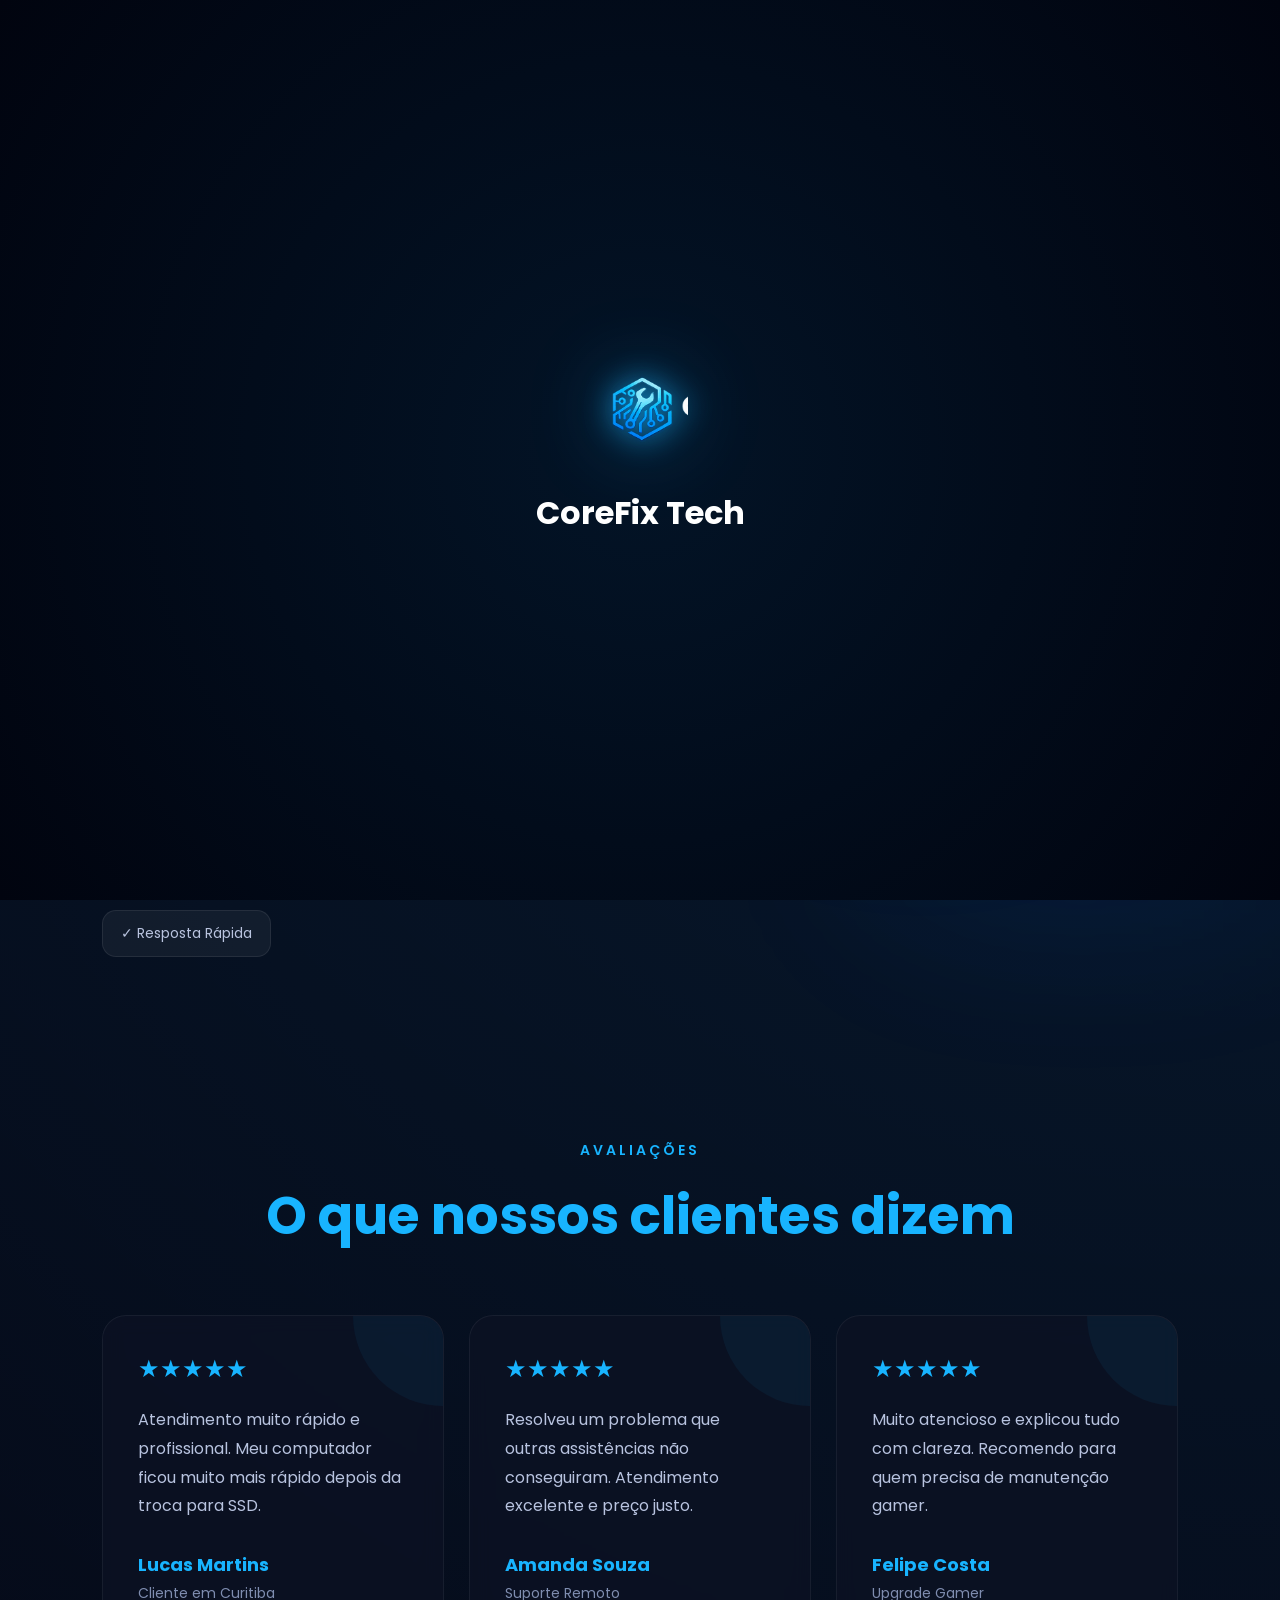
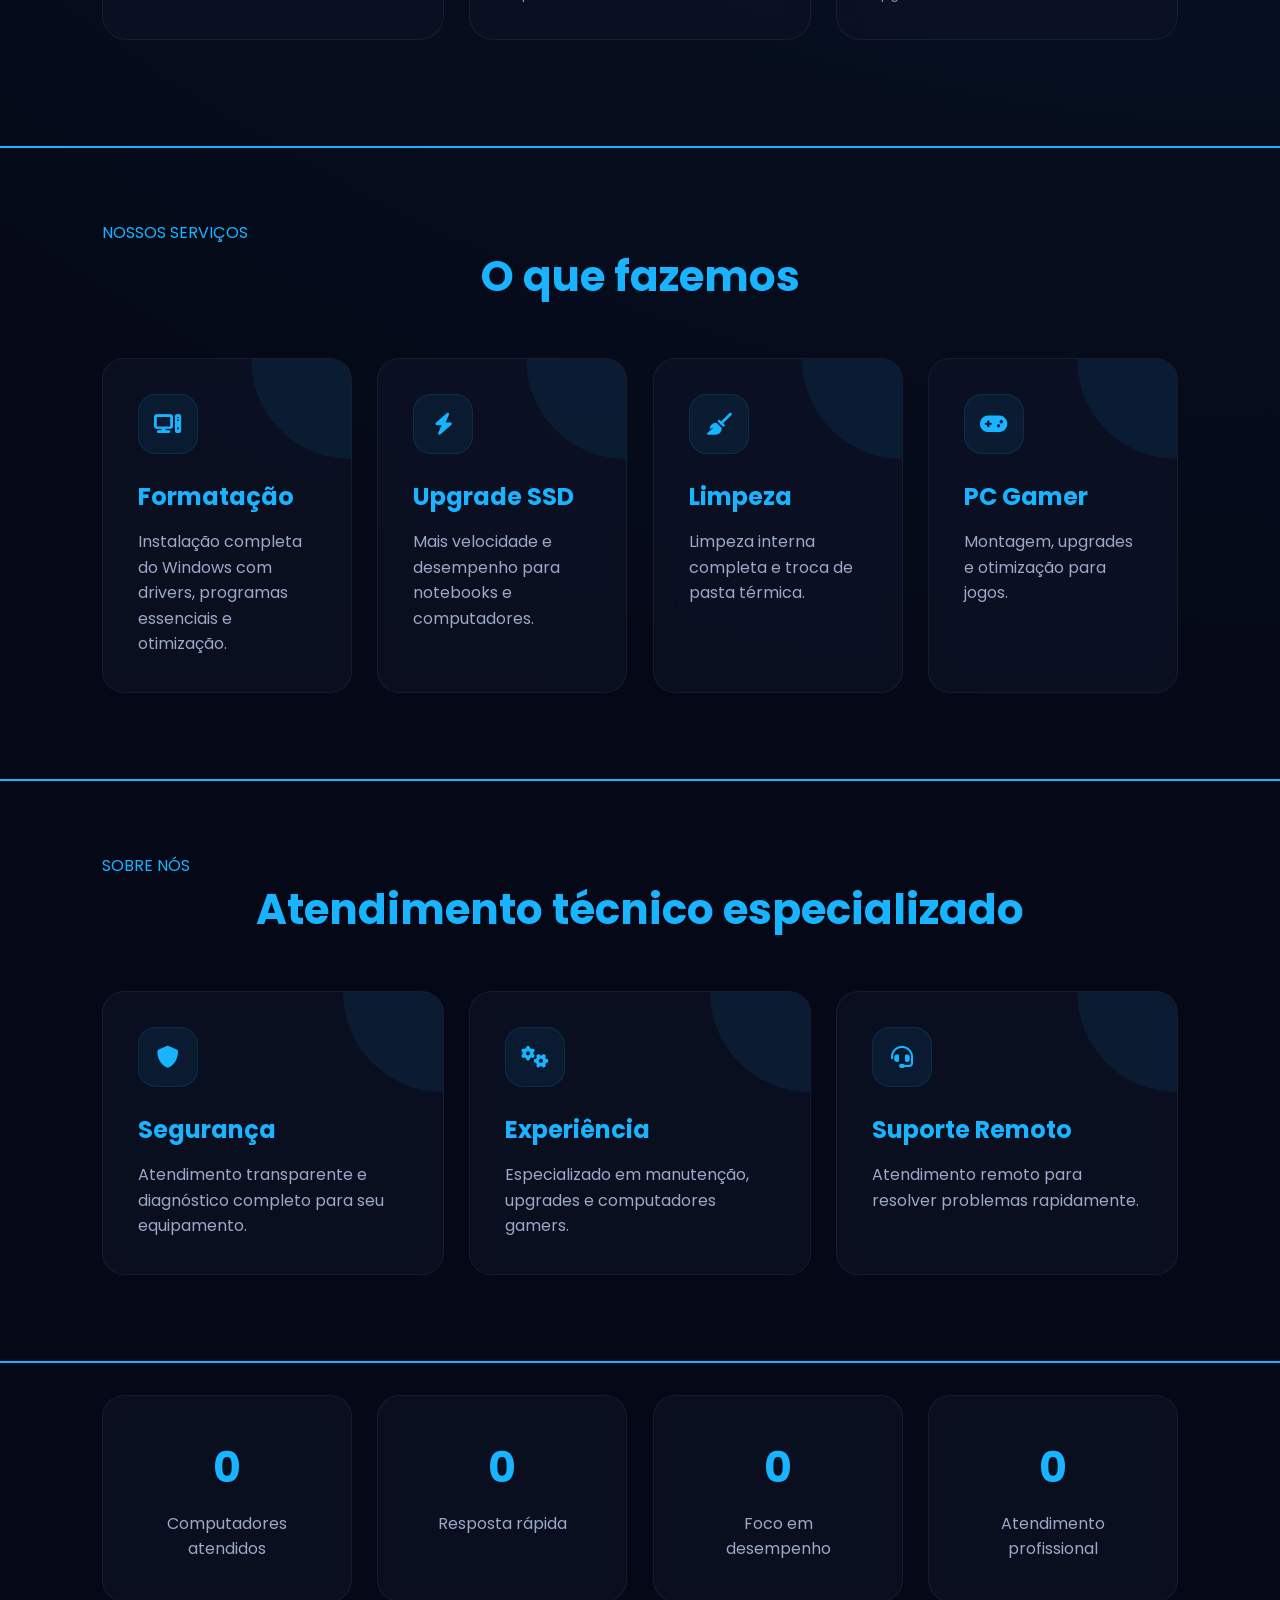
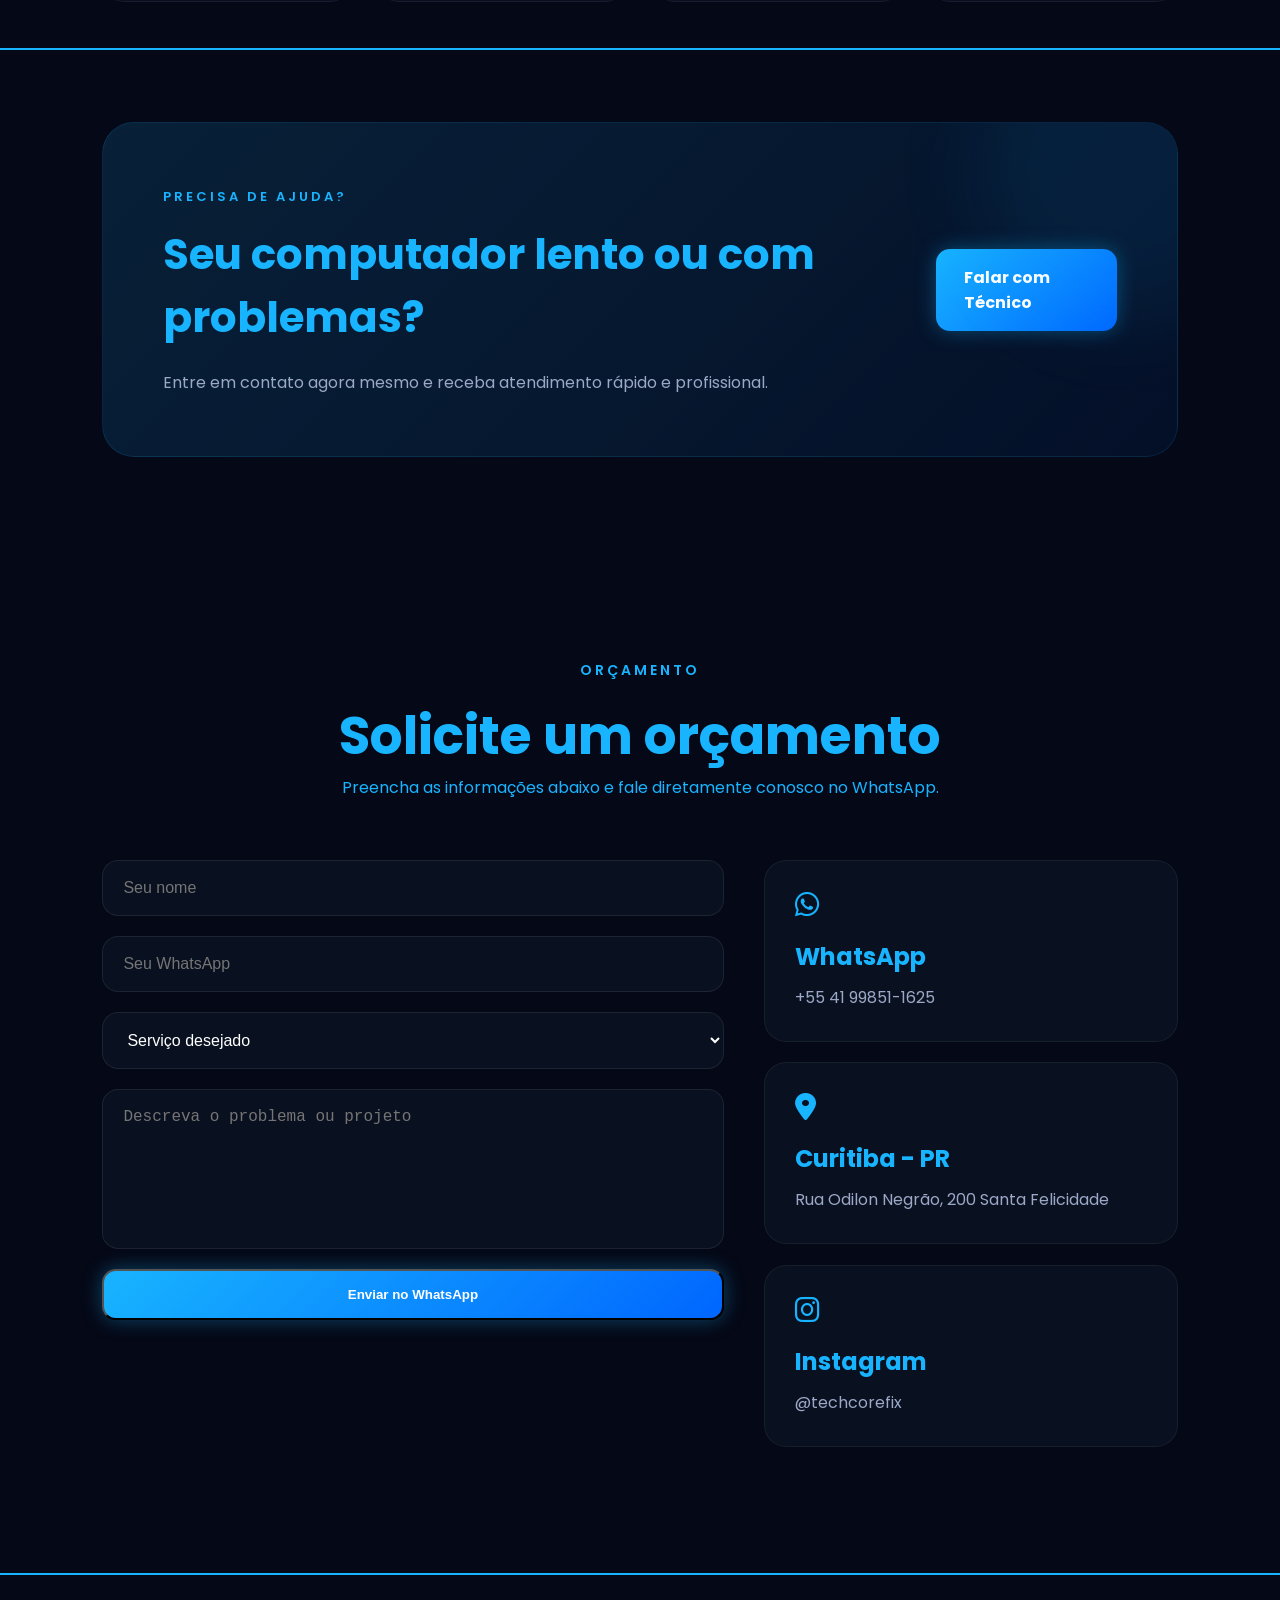
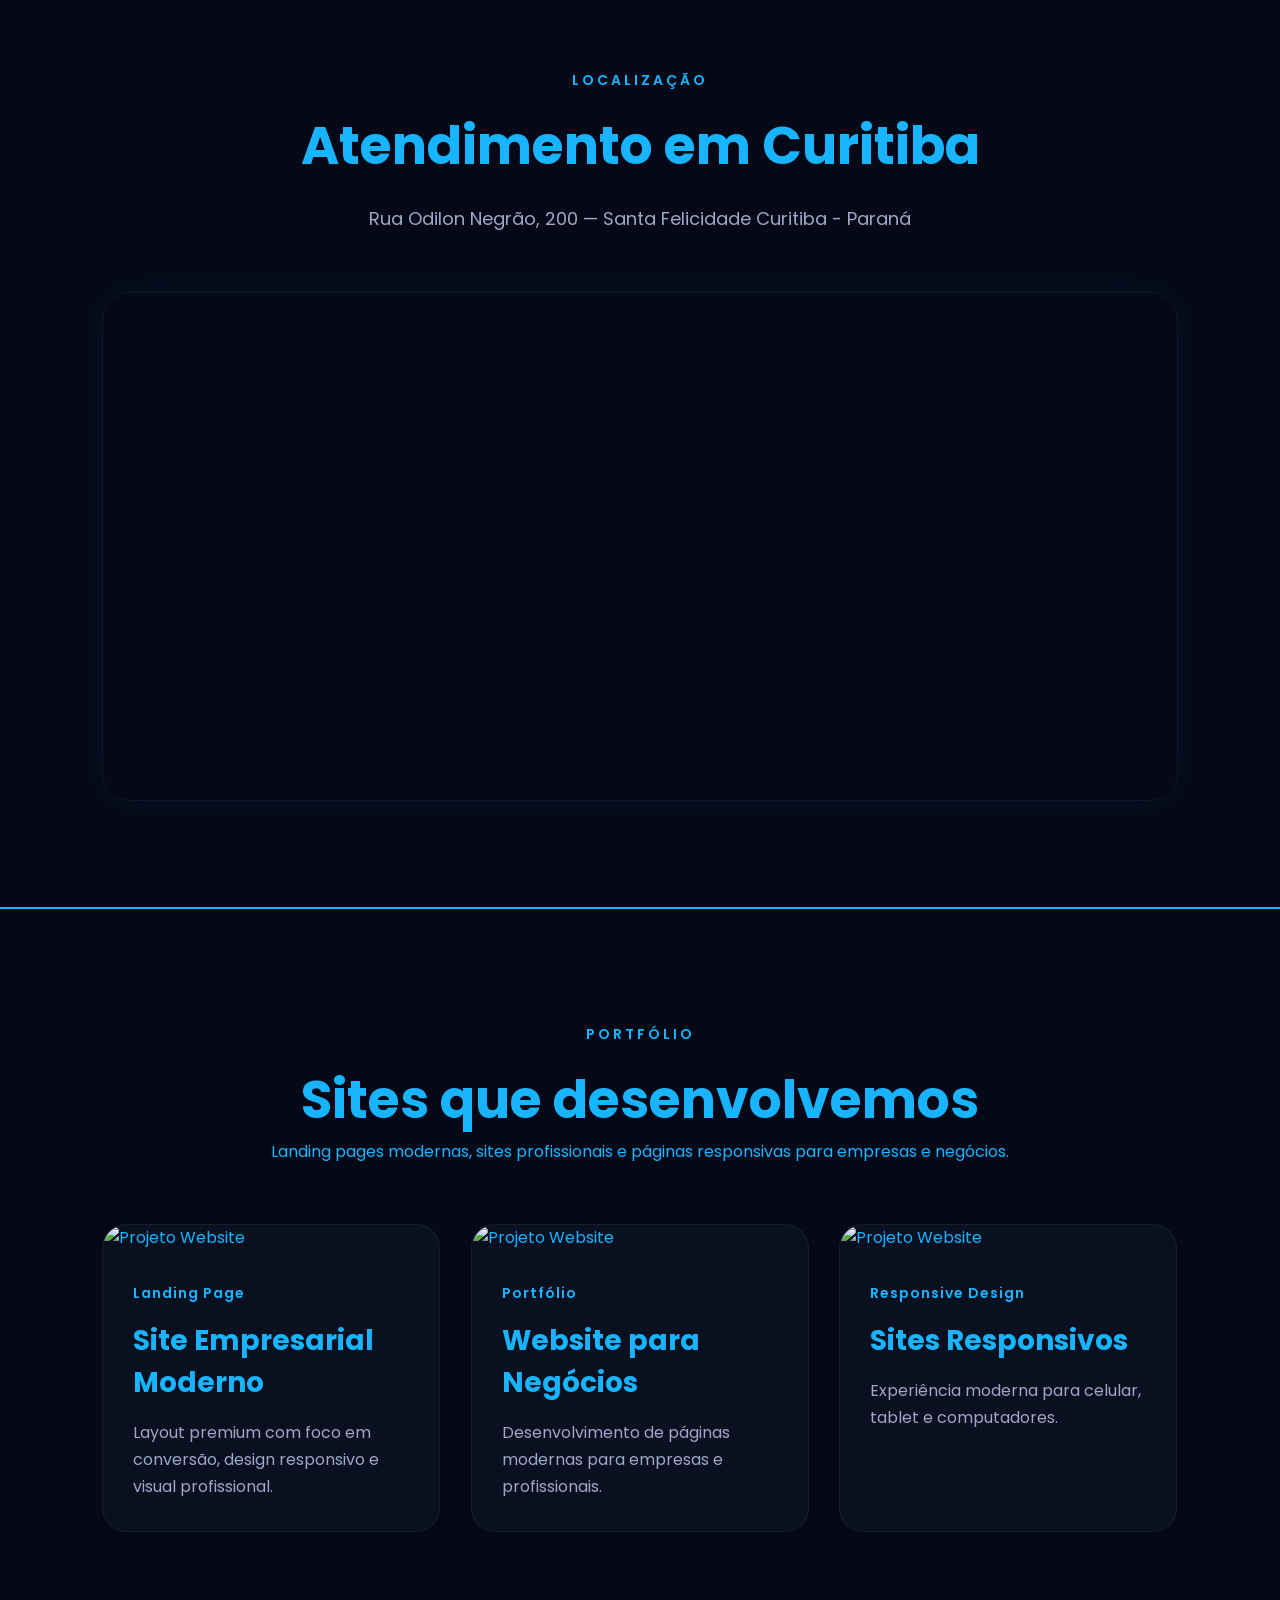
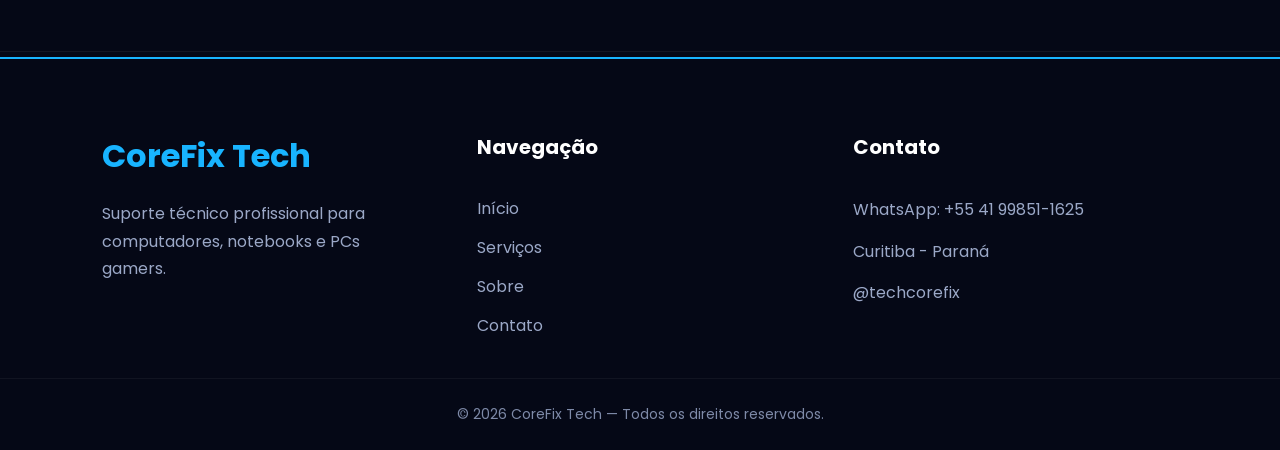
==== site-assistencia/index.html @ cb174ec9 "Update index.html" ====
<!DOCTYPE html>
<html lang="pt-BR">

<head>

  <script type="application/ld+json">
{
  "@context":"https://schema.org",
  "@type":"LocalBusiness",
  "name":"CoreFix Tech",
  "image":"https://corefixtech.com.br/corefix-icon.png",
  "url":"https://corefixtech.com.br",
  "telephone":"+5541998511625",
  "address":{
    "@type":"PostalAddress",
    "streetAddress":"Rua Odilon Negrão, 200",
    "addressLocality":"Curitiba",
    "addressRegion":"PR",
    "postalCode":"82020-640",
    "addressCountry":"BR"
  },
  "areaServed":"Curitiba",
  "sameAs":[
    "https://instagram.com/techcorefix"
  ]
}
</script>
    <meta name="google-site-verification" content="I0o3mt_ypv7OSFacwf9o33dNhpjR6aYJdbwvtfVz_eY" />
<link rel="icon" href="corefix-icon.png">
<meta
name="description"
content="Assistência técnica especializada em Curitiba. Manutenção de computadores, notebooks, redes Wi-Fi, suporte remoto e criação de sites profissionais."
>

<meta
name="keywords"
content="assistência técnica Curitiba, manutenção notebook Curitiba, suporte técnico Curitiba, criação de sites Curitiba, redes wifi Curitiba"
>

<meta
name="author"
content="CoreFix Tech"
>
<meta property="og:title" content="CoreFix Tech">
<meta property="og:description" content="Assistência técnica e criação de sites profissionais em Curitiba.">
<meta property="og:image" content="corefix-icon.png">
<meta property="og:type" content="website">
  <meta charset="UTF-8">
  <meta name="viewport" content="width=device-width, initial-scale=1.0">

  <title>CoreFix Tech | Assistência Técnica em Curitiba</title>

  <link rel="stylesheet" href="style.css">

  <!-- FONT -->

  <link rel="preconnect" href="https://fonts.googleapis.com">
  <link rel="preconnect" href="https://fonts.gstatic.com" crossorigin>

  <link
    href="https://fonts.googleapis.com/css2?family=Poppins:wght@300;400;500;600;700;800&display=swap"
    rel="stylesheet">

  <!-- ICONS -->

  <link
    rel="stylesheet"
    href="https://cdnjs.cloudflare.com/ajax/libs/font-awesome/6.5.1/css/all.min.css"
  />

</head>

<body>
    <div class="scroll-progress"></div>
    <div id="particles-js"></div>
    <div class="mesh-gradient"></div>
    <div class="cursor-glow"></div>
<div class="loader">

  <div class="loader-content">

    <img
      src="corefix-icon.png"
      alt="CoreFix Logo"
      class="loader-logo"
    >

    <h1>CoreFix Tech</h1>

  </div>

</div>
  <!-- NAVBAR -->

  <nav class="navbar">

    <div class="logo">
      CoreFix Tech
    </div>

    <ul class="menu">
      <li><a class="active" href="#">Início</a></li>
      <li><a href="#services">Serviços</a></li>
      <li><a href="#sobre">Sobre</a></li>
      <li><a href="#contato">Contato</a></li>
    </ul>

    <a
      class="btn-nav"
      href="https://wa.me/5541998511625"
      target="_blank"
    >
      WhatsApp
    </a>
<div class="menu-toggle">
  <span></span>
  <span></span>
  <span></span>
</div>
  </nav>

  <!-- HERO -->

<section class="hero">

  <div class="hero-text">

    <h1 class="gradient-text">
Tecnologia, suporte técnico e criação de sites profissionais
</h1>
    <p>
      Assistência técnica especializada, upgrades,
suporte remoto e criação de sites profissionais
para empresas e negócios em Curitiba.
    </p>

    <div class="hero-buttons">

      <a
        class="btn-primary"
        href="https://wa.me/5541998511625"
        target="_blank"
      >
        Falar com Técnico
      </a>

      <a
        class="btn-secondary"
        href="#services"
      >
        Ver Serviços
      </a>

    </div>

    <div class="hero-badges">

      <span>✓ Atendimento em Curitiba</span>
      <span>✓ Suporte Remoto</span>
      <span>✓ Resposta Rápida</span>

    </div>

  </div>

  <div class="hero-image">

    <img
      src="https://images.unsplash.com/photo-1587202372775-e229f172b9d7?q=80&w=1200&auto=format&fit=crop"
      alt="Computador Gamer"
    >

  </div>

</section>
<!-- DEPOIMENTOS -->

<section class="reviews reveal" id="avaliacoes">

  <div class="section-title">
    <span>AVALIAÇÕES</span>
    <h2>O que nossos clientes dizem</h2>
  </div>

  <div class="reviews-grid">

    <div class="review-card">

      <div class="review-stars">
        ★★★★★
      </div>

      <p>
        Atendimento muito rápido e profissional.
        Meu computador ficou muito mais rápido
        depois da troca para SSD.
      </p>

      <div class="review-user">
        <strong>Lucas Martins</strong>
        <span>Cliente em Curitiba</span>
      </div>

    </div>

    <div class="review-card">

      <div class="review-stars">
        ★★★★★
      </div>

      <p>
        Resolveu um problema que outras assistências
        não conseguiram. Atendimento excelente
        e preço justo.
      </p>

      <div class="review-user">
        <strong>Amanda Souza</strong>
        <span>Suporte Remoto</span>
      </div>

    </div>

    <div class="review-card">

      <div class="review-stars">
        ★★★★★
      </div>

      <p>
        Muito atencioso e explicou tudo com clareza.
        Recomendo para quem precisa de manutenção gamer.
      </p>

      <div class="review-user">
        <strong>Felipe Costa</strong>
        <span>Upgrade Gamer</span>
      </div>

    </div>

  </div>

</section>
  <!-- SERVIÇOS -->

  <section class="services reveal" id="services">

    <span class="subtitle">
      NOSSOS SERVIÇOS
    </span>

    <h2>
      O que fazemos
    </h2>

    <div class="cards">

      <div class="card">

        <div class="icon">
          <i class="fa-solid fa-computer"></i>
        </div>

        <h3>Formatação</h3>

        <p>
          Instalação completa do Windows com drivers,
          programas essenciais e otimização.
        </p>

      </div>

      <div class="card">

        <div class="icon">
          <i class="fa-solid fa-bolt"></i>
        </div>

        <h3>Upgrade SSD</h3>

        <p>
          Mais velocidade e desempenho para notebooks
          e computadores.
        </p>

      </div>

      <div class="card">

        <div class="icon">
          <i class="fa-solid fa-broom"></i>
        </div>

        <h3>Limpeza</h3>

        <p>
          Limpeza interna completa e troca de pasta térmica.
        </p>

      </div>

      <div class="card">

        <div class="icon">
          <i class="fa-solid fa-gamepad"></i>
        </div>

        <h3>PC Gamer</h3>

        <p>
          Montagem, upgrades e otimização para jogos.
        </p>

      </div>

    </div>

  </section>

  <!-- SOBRE -->

  <section class="services reveal" id="sobre">

    <span class="subtitle">
      SOBRE NÓS
    </span>

    <h2>
      Atendimento técnico especializado
    </h2>

    <div class="cards">

      <div class="card">

        <div class="icon">
          <i class="fa-solid fa-shield"></i>
        </div>

        <h3>Segurança</h3>

        <p>
          Atendimento transparente e diagnóstico completo
          para seu equipamento.
        </p>

      </div>

      <div class="card">

        <div class="icon">
          <i class="fa-solid fa-gears"></i>
        </div>

        <h3>Experiência</h3>

        <p>
          Especializado em manutenção, upgrades e computadores gamers.
        </p>

      </div>

      <div class="card">

        <div class="icon">
          <i class="fa-solid fa-headset"></i>
        </div>

        <h3>Suporte Remoto</h3>

        <p>
          Atendimento remoto para resolver problemas rapidamente.
        </p>

      </div>

    </div>

  </section>

  <!-- STATS -->

  <section class="stats reveal">

    <div class="stat-box">
      <h3 class="counter" data-target="500">0</h3>
      <p>Computadores atendidos</p>
    </div>

    <div class="stat-box">
      <h3 class="counter" data-target="24">0</h3>
      <p>Resposta rápida</p>
    </div>

    <div class="stat-box">
      <h3 class="counter" data-target="100">0</h3>
      <p>Foco em desempenho</p>
    </div>

    <div class="stat-box">
      <h3 class="counter" data-target="5">0</h3>
      <p>Atendimento profissional</p>
    </div>

  </section>

  <!-- CTA -->

<section class="cta reveal">

  <div class="cta-content">

    <span>
      PRECISA DE AJUDA?
    </span>

    <h2>
      Seu computador lento ou com problemas?
    </h2>

    <p>
      Entre em contato agora mesmo e receba atendimento rápido e profissional.
    </p>

  </div>

  <a
    href="https://wa.me/5541998511625"
    target="_blank"
    class="btn-primary"
  >
    Falar com Técnico
  </a>

</section>

  <!-- CONTATO -->

<section class="contact-section reveal" id="contato">

  <div class="section-title">

    <span>ORÇAMENTO</span>

    <h2>Solicite um orçamento</h2>

    <p>
      Preencha as informações abaixo e fale diretamente conosco no WhatsApp.
    </p>

  </div>

  <div class="contact-container">

    <!-- FORM -->

    <form class="contact-form" id="contactForm">

      <input
        type="text"
        id="nome"
        placeholder="Seu nome"
        required
      >

      <input
        type="text"
        id="telefone"
        placeholder="Seu WhatsApp"
        required
      >

      <select id="servico">

        <option>
          Serviço desejado
        </option>

        <option>
          Formatação
        </option>

        <option>
          Upgrade SSD
        </option>

        <option>
          Limpeza
        </option>

        <option>
          PC Gamer
        </option>

        <option>
          Criação de Sites
        </option>

      </select>

      <textarea
        id="mensagem"
        placeholder="Descreva o problema ou projeto"
      ></textarea>

      <button type="submit" class="btn-primary">
        Enviar no WhatsApp
      </button>

    </form>

    <!-- INFO -->

    <div class="contact-info">

      <div class="info-card">

        <i class="fa-brands fa-whatsapp"></i>

        <h3>WhatsApp</h3>

        <p>
          +55 41 99851-1625
        </p>

      </div>

      <div class="info-card">

        <i class="fa-solid fa-location-dot"></i>

        <h3>Curitiba - PR</h3>

        <p>
          Rua Odilon Negrão, 200
          Santa Felicidade
        </p>

      </div>

      <div class="info-card">

        <i class="fa-brands fa-instagram"></i>

        <h3>Instagram</h3>

        <p>
          @techcorefix
        </p>

      </div>

    </div>

  </div>

</section>
  <!-- MAPA -->

<section class="map-section reveal">

  <div class="section-title">

    <span>LOCALIZAÇÃO</span>

    <h2>
      Atendimento em Curitiba
    </h2>

    <p>
      Rua Odilon Negrão, 200 — Santa Felicidade
      Curitiba - Paraná
    </p>

  </div>

  <div class="map-container">

    <iframe
      src="https://www.google.com/maps?q=Rua+Odilon+Negrao+200+Santa+Felicidade+Curitiba&output=embed"
      allowfullscreen=""
      loading="lazy">
    </iframe>

  </div>

</section>
<!-- PROJETOS -->

<section class="projects reveal">

  <div class="section-title">

    <span>PORTFÓLIO</span>

    <h2>Sites que desenvolvemos</h2>

    <p>
      Landing pages modernas, sites profissionais
      e páginas responsivas para empresas e negócios.
    </p>

  </div>

  <div class="projects-grid">

    <!-- PROJETO 1 -->

    <div class="project-card">

      <img
        src="https://images.unsplash.com/photo-1460925895917-afdab827c52f?q=80&w=1200&auto=format&fit=crop"
        alt="Projeto Website"
      >

      <div class="project-content">

        <span>Landing Page</span>

        <h3>Site Empresarial Moderno</h3>

        <p>
          Layout premium com foco em conversão,
          design responsivo e visual profissional.
        </p>

      </div>

    </div>

    <!-- PROJETO 2 -->

    <div class="project-card">

      <img
        src="https://images.unsplash.com/photo-1496171367470-9ed9a91ea931?q=80&w=1200&auto=format&fit=crop"
        alt="Projeto Website"
      >

      <div class="project-content">

        <span>Portfólio</span>

        <h3>Website para Negócios</h3>

        <p>
          Desenvolvimento de páginas modernas
          para empresas e profissionais.
        </p>

      </div>

    </div>

    <!-- PROJETO 3 -->

    <div class="project-card">

      <img
        src="https://images.unsplash.com/photo-1516321318423-f06f85e504b3?q=80&w=1200&auto=format&fit=crop"
        alt="Projeto Website"
      >

      <div class="project-content">

        <span>Responsive Design</span>

        <h3>Sites Responsivos</h3>

        <p>
          Experiência moderna para celular,
          tablet e computadores.
        </p>

      </div>

    </div>

  </div>

</section>
  <!-- FOOTER -->

  <footer class="footer">

    <div class="footer-logo">

      <h2>CoreFix Tech</h2>

      <p>
        Suporte técnico profissional para computadores,
        notebooks e PCs gamers.
      </p>

    </div>

    <div class="footer-links">

      <h3>Navegação</h3>

      <a href="#">Início</a>
      <a href="#services">Serviços</a>
      <a href="#sobre">Sobre</a>
      <a href="#contato">Contato</a>

    </div>

    <div class="footer-contact">

      <h3>Contato</h3>

      <p>WhatsApp: +55 41 99851-1625</p>
      <p>Curitiba - Paraná</p>
      <p>@techcorefix</p>

    </div>

  </footer>

  <div class="footer-bottom">

    © 2026 CoreFix Tech — Todos os direitos reservados.

  </div>
<a
  href="https://wa.me/5541998511625"
  class="whatsapp-float"
  target="_blank"
>
  <i class="fa-brands fa-whatsapp"></i>
</a>
<script src="https://cdn.jsdelivr.net/npm/tsparticles@2/tsparticles.bundle.min.js"></script>

<script src="script.js"></script>
</body>

</html>
---- site-assistencia/style.css ----
html{
  scroll-behavior:smooth;
}
*{
  margin:0;
  padding:0;
  box-sizing:border-box;
}

body{
  background:#050816;
  color:white;
  font-family:'Poppins',sans-serif;
}

/* NAVBAR */

.navbar{
  width:100%;
  display:flex;
  justify-content:space-between;
  align-items:center;
  padding:25px 8%;
  border-bottom:1px solid rgba(255,255,255,0.08);

  position:fixed;
  top:0;

  backdrop-filter:blur(10px);
  background:rgba(5,8,22,0.7);

  z-index:1000;
}

.logo{
  font-size:24px;
  font-weight:700;
  color:#18b4ff;
}

.menu{
  display:flex;
  list-style:none;
  gap:40px;
}

.menu a{
  text-decoration:none;
  color:white;
  font-weight:500;
  transition:0.3s;
}

.menu a:hover{
  color:#18b4ff;
}

.btn-nav{
  text-decoration:none;
  color:white;

  border:1px solid #18b4ff;

  padding:12px 22px;
  border-radius:12px;

  transition:0.3s;
}

.btn-nav:hover{
  background:#18b4ff;
  color:black;
}

/* HERO */

.hero{
  width:100%;
  min-height:100vh;

  display:flex;
  align-items:center;
  justify-content:space-between;

  padding:140px 8% 80px;
  gap:60px;
}

.hero-text{
  flex:1;
}

.hero-text h1{
  font-size:64px;
  line-height:1.1;
  margin-bottom:25px;

  max-width:700px;
}

.hero-text p{
  font-size:18px;
  color:#a9b3c9;

  line-height:1.7;
  max-width:600px;

  margin-bottom:40px;
}

.hero-buttons{
  display:flex;
  gap:20px;
}

.btn-primary{
  background:linear-gradient(135deg,#18b4ff,#0066ff);

  color:white;

  text-decoration:none;

  padding:16px 28px;

  border-radius:14px;

  font-weight:700;

  transition:0.3s;

  box-shadow:
  0 0 20px rgba(24,180,255,0.35);
}

.btn-primary:hover{
  transform:translateY(-3px);
  box-shadow:0 0 25px rgba(24,180,255,0.5);
}

.btn-secondary{
  border:1px solid rgba(255,255,255,0.15);

  color:white;
  text-decoration:none;

  padding:16px 28px;
  border-radius:14px;

  transition:0.3s;
}

.btn-secondary:hover{
  border-color:#18b4ff;
  color:#18b4ff;
}

.hero-image{
  flex:1;
}

.hero-image img{
  width:100%;

  border-radius:24px;

  border:1px solid rgba(255,255,255,0.08);

  box-shadow:
  0 0 60px rgba(24,180,255,0.12);

  transition:0.4s;
}

/* SERVICES */

.services{
  padding:80px 8%;
}

.services h2{
  font-size:42px;
  margin-bottom:50px;
  text-align:center;
}

.cards{
  display:grid;
  grid-template-columns:repeat(auto-fit,minmax(250px,1fr));
  gap:25px;
}

.card{
  background:rgba(12,18,36,0.75);
  backdrop-filter:blur(12px);
  border:1px solid rgba(255,255,255,0.06);

  padding:35px;
  border-radius:22px;

  transition:0.3s;
}

.card:hover{
  transform:translateY(-8px);

  border-color:#18b4ff;

  box-shadow:
  0 0 30px rgba(24,180,255,0.15);
}

.card h3{
  font-size:24px;
  margin-bottom:15px;
}

.card p{
  color:#9ba8c7;
  line-height:1.6;
}

/* RESPONSIVO */

@media(max-width:980px){

  .hero{
    flex-direction:column;
  }

  .hero-text h1{
    font-size:48px;
  }

  .menu{
    display:none;
  }
}
body::before{
  content:'';

  position:fixed;
  width:600px;
  height:600px;

  background:#18b4ff;

  filter:blur(180px);

  opacity:0.12;

  top:-200px;
  right:-200px;

  z-index:-1;
}
.card{
  position:relative;
  overflow:hidden;
}
.card::before{
  content:'';

  position:absolute;

  width:200px;
  height:200px;

  background:rgba(24,180,255,0.08);

  border-radius:50%;

  top:-100px;
  right:-100px;
}
.navbar{
  box-shadow:
  0 0 30px rgba(0,0,0,0.35);
}
.active{
  color:#18b4ff !important;
  position:relative;
}

.active::after{
  content:'';

  position:absolute;

  width:100%;
  height:2px;

  background:#18b4ff;

  bottom:-8px;
  left:0;
}
body{
  background:
  radial-gradient(circle at top right,
  rgba(24,180,255,0.12),
  transparent 35%),
  #050816;
}
.hero-image img:hover{
  transform:scale(1.02);
}
.hero-text{
  animation:fadeLeft 1s ease;
}

.hero-image{
  animation:fadeRight 1s ease;
}

@keyframes fadeLeft{
  from{
    opacity:0;
    transform:translateX(-50px);
  }

  to{
    opacity:1;
    transform:translateX(0);
  }
}

@keyframes fadeRight{
  from{
    opacity:0;
    transform:translateX(50px);
  }

  to{
    opacity:1;
    transform:translateX(0);
  }
}
/* STATS */

.stats{
  padding:40px 8%;

  display:grid;

  grid-template-columns:
  repeat(auto-fit,minmax(220px,1fr));

  gap:25px;
}

.stat-box{
  background:
  rgba(12,18,36,0.75);

  border:
  1px solid rgba(255,255,255,0.06);

  border-radius:22px;

  padding:40px;

  text-align:center;

  backdrop-filter:blur(12px);

  transition:0.3s;
}

.stat-box:hover{
  transform:translateY(-6px);

  border-color:#18b4ff;

  box-shadow:
  0 0 30px rgba(24,180,255,0.15);
}

.stat-box h3{
  font-size:42px;

  color:#18b4ff;

  margin-bottom:12px;
}

.stat-box p{
  color:#9ba8c7;
}

/* CTA */

.cta{
  margin:80px 8%;

  padding:60px;

  border-radius:32px;

  background:
  linear-gradient(
  135deg,
  rgba(24,180,255,0.15),
  rgba(0,102,255,0.08)
  );

  border:
  1px solid rgba(24,180,255,0.12);

  display:flex;
  justify-content:space-between;
  align-items:center;
  gap:40px;

  overflow:hidden;

  position:relative;
}

.cta::before{
  content:'';

  position:absolute;

  width:300px;
  height:300px;

  background:
  rgba(24,180,255,0.08);

  border-radius:50%;

  right:-100px;
  top:-100px;

  filter:blur(40px);
}

.cta-content span{
  color:#18b4ff;

  letter-spacing:3px;

  font-size:13px;

  font-weight:600;
}

.cta-content h2{
  font-size:42px;

  margin:
  15px 0 20px;
}

.cta-content p{
  color:#9ba8c7;

  max-width:650px;

  line-height:1.7;
}

/* RESPONSIVO CTA */

@media(max-width:900px){

  .cta{
    flex-direction:column;
    text-align:center;
  }

}
/* FOOTER */

.footer{
  padding:80px 8% 40px;

  display:grid;

  grid-template-columns:
  repeat(auto-fit,minmax(250px,1fr));

  gap:50px;

  border-top:
  1px solid rgba(255,255,255,0.06);
}

.footer h2{
  color:#18b4ff;

  font-size:32px;

  margin-bottom:20px;
}

.footer p{
  color:#9ba8c7;

  line-height:1.7;
}

.footer h3{
  margin-bottom:20px;

  font-size:20px;
}

.footer-links{
  display:flex;
  flex-direction:column;
  gap:14px;
}

.footer-links a{
  color:#9ba8c7;

  text-decoration:none;

  transition:0.3s;
}

.footer-links a:hover{
  color:#18b4ff;

  transform:translateX(5px);
}

.footer-contact{
  display:flex;
  flex-direction:column;
  gap:14px;
}

.footer-bottom{
  border-top:
  1px solid rgba(255,255,255,0.05);

  text-align:center;

  padding:25px;

  color:#7e8aa8;

  font-size:14px;
}
/* WHATSAPP FLOAT */

.whatsapp-float{
  position:fixed;

  width:65px;
  height:65px;

  bottom:30px;
  right:30px;

  background:
  linear-gradient(
  135deg,
  #25d366,
  #128c7e
  );

  color:white;

  border-radius:50%;

  display:flex;
  align-items:center;
  justify-content:center;

  font-size:32px;

  text-decoration:none;

  box-shadow:
  0 0 25px rgba(37,211,102,0.45);

  z-index:999;

  transition:0.3s;
}

.whatsapp-float:hover{
  transform:scale(1.1);
}
/* HERO BADGES */

.hero-badges{
  display:flex;
  gap:15px;

  flex-wrap:wrap;

  margin-top:30px;
}

.hero-badges span{
  background:
  rgba(255,255,255,0.05);

  border:
  1px solid rgba(255,255,255,0.08);

  padding:12px 18px;

  border-radius:14px;

  color:#b9c4df;

  font-size:14px;

  transition:0.3s;
}

.hero-badges span:hover{
  border-color:#18b4ff;

  transform:translateY(-3px);
}
/* ICONS */

.icon{
  width:60px;
  height:60px;

  border-radius:18px;

  background:
  rgba(24,180,255,0.08);

  border:
  1px solid rgba(24,180,255,0.12);

  display:flex;
  align-items:center;
  justify-content:center;

  margin-bottom:25px;

  color:#18b4ff;

  font-size:22px;
}
/* ================================= */
/* MOBILE RESPONSIVO */
/* ================================= */

@media(max-width:980px){

  /* NAVBAR */

  .navbar{
    padding:20px 5%;
  }

  .logo{
    font-size:22px;
  }

  .menu{
    display:none;
  }

  .btn-nav{
    padding:10px 18px;
    font-size:14px;
  }

  /* HERO */

  .hero{
    flex-direction:column;

    padding:
    140px 5% 80px;

    text-align:center;

    gap:50px;
  }

  .hero-text h1{
    font-size:42px;

    line-height:1.15;
  }

  .hero-text p{
    font-size:16px;

    margin:
    0 auto 35px;
  }

  .hero-buttons{
    justify-content:center;

    flex-wrap:wrap;
  }

  .hero-badges{
    justify-content:center;
  }

  .hero-image img{
    max-width:100%;
  }

  /* TITLES */

  .services h2,
  .cta-content h2{
    font-size:34px;

    line-height:1.2;
  }

  /* SERVICES */

  .services{
    padding:70px 5%;
  }

  .cards{
    grid-template-columns:1fr;
  }

  .card{
    padding:30px;
  }

  /* STATS */

  .stats{
    padding:30px 5%;

    grid-template-columns:
    1fr 1fr;
  }

  .stat-box{
    padding:30px 20px;
  }

  .stat-box h3{
    font-size:34px;
  }

  /* CTA */

  .cta{
    margin:70px 5%;

    padding:40px 30px;

    flex-direction:column;

    text-align:center;
  }

  .cta-content p{
    margin:auto;
  }

  /* FOOTER */

  .footer{
    padding:70px 5% 40px;

    gap:40px;
  }

}

/* ================================= */
/* CELULARES PEQUENOS */
/* ================================= */

@media(max-width:600px){

  .hero-text h1{
    font-size:34px;
  }

  .services h2,
  .cta-content h2{
    font-size:28px;
  }

  .btn-primary,
  .btn-secondary{
    width:100%;

    text-align:center;
  }

  .hero-buttons{
    flex-direction:column;
  }

  .stats{
    grid-template-columns:1fr;
  }

  .whatsapp-float{
    width:58px;
    height:58px;

    font-size:28px;

    bottom:20px;
    right:20px;
  }

}
/* ================================= */
/* REVIEWS */
/* ================================= */

.reviews{
  padding:100px 8%;
}

.section-title{
  text-align:center;

  margin-bottom:60px;
}

.section-title span{
  color:#18b4ff;

  font-size:14px;
  letter-spacing:3px;

  font-weight:600;
}

.section-title h2{
  font-size:52px;

  margin-top:15px;
}

.reviews-grid{
  display:grid;

  grid-template-columns:
  repeat(auto-fit,minmax(320px,1fr));

  gap:25px;
}

.review-card{
  background:
  rgba(12,18,36,0.8);

  border:
  1px solid rgba(255,255,255,0.06);

  border-radius:24px;

  padding:35px;

  transition:0.3s;

  backdrop-filter:blur(10px);

  position:relative;

  overflow:hidden;
}

.review-card::before{
  content:'';

  position:absolute;

  width:180px;
  height:180px;

  background:
  rgba(24,180,255,0.06);

  border-radius:50%;

  top:-90px;
  right:-90px;
}

.review-card:hover{
  transform:translateY(-8px);

  border-color:#18b4ff;

  box-shadow:
  0 0 30px rgba(24,180,255,0.12);
}

.review-stars{
  color:#18b4ff;

  font-size:24px;

  margin-bottom:20px;
}

.review-card p{
  color:#b8c3df;

  line-height:1.8;

  margin-bottom:30px;

  font-size:16px;
}

.review-user{
  display:flex;

  flex-direction:column;

  gap:5px;
}

.review-user strong{
  font-size:18px;
}

.review-user span{
  color:#7f8db0;

  font-size:14px;
}

/* MOBILE */

@media(max-width:600px){

  .section-title h2{
    font-size:34px;
  }

  .reviews{
    padding:80px 5%;
  }

}
/* ================================= */
/* MENU MOBILE */
/* ================================= */

.menu-toggle{
  display:none;

  font-size:28px;

  color:white;

  cursor:pointer;
}

/* MOBILE */

@media(max-width:980px){

  .menu-toggle{
    display:block;
  }

  .menu{
    position:absolute;

    top:100%;

    left:0;

    width:100%;

    background:
    rgba(5,8,22,0.98);

    backdrop-filter:blur(12px);

    flex-direction:column;

    align-items:center;

    gap:30px;

    padding:35px 0;

    border-bottom:
    1px solid rgba(255,255,255,0.06);

    display:none;
  }

  .menu.active{
    display:flex;
  }

}
/* ================================= */
/* SCROLL REVEAL */
/* ================================= */

.reveal{
  opacity:0;

  transform:
  translateY(80px);

  transition:
  opacity 1s ease,
  transform 1s ease;
}

.reveal.active{
  opacity:1;

  transform:
  translateY(0);
}
/* ================================= */
/* GOOGLE MAPS */
/* ================================= */

.map-section{
  padding:100px 8%;
}

.map-section p{
  color:#9ba8c7;

  margin-top:20px;

  font-size:18px;
}

.map-container{
  margin-top:50px;

  border-radius:28px;

  overflow:hidden;

  border:
  1px solid rgba(255,255,255,0.06);

  box-shadow:
  0 0 40px rgba(24,180,255,0.08);
}

.map-container iframe{
  width:100%;
  height:500px;

  border:none;

  filter:
  grayscale(1)
  invert(0.92)
  contrast(1.2);
}

/* MOBILE */

@media(max-width:600px){

  .map-section{
    padding:80px 5%;
  }

  .map-container iframe{
    height:350px;
  }

}
/* ================================= */
/* PARTICLES */
/* ================================= */

#particles-js{
  position:fixed;

  width:100%;
  height:100%;

  top:0;
  left:0;

  z-index:-2;
}
/* ================================= */
/* PROJECTS */
/* ================================= */

.projects{
  padding:120px 8%;
}

.projects-grid{
  display:grid;
  grid-template-columns:repeat(auto-fit,minmax(320px,1fr));
  gap:30px;

  margin-top:60px;
}

.project-card{

  background:#09101f;

  border:1px solid rgba(255,255,255,0.06);

  border-radius:24px;

  overflow:hidden;

  transition:0.4s;
}

.project-card:hover{

  transform:translateY(-10px);

  border-color:#18b4ff;

  box-shadow:
  0 0 40px rgba(24,180,255,0.15);
}

.project-card img{

  width:100%;
  height:240px;

  object-fit:cover;

  transition:0.4s;
}

.project-card:hover img{
  transform:scale(1.05);
}

.project-content{
  padding:30px;
}

.project-content span{

  color:#18b4ff;

  font-size:14px;
  font-weight:600;

  letter-spacing:1px;
}

.project-content h3{

  font-size:28px;

  margin:15px 0;
}

.project-content p{

  color:#9ba8c7;

  line-height:1.7;
}
/* ================================= */
/* CONTACT */
/* ================================= */

.contact-section{
  padding:120px 8%;
}

.contact-container{

  display:grid;

  grid-template-columns:
  1.2fr 0.8fr;

  gap:40px;

  margin-top:60px;
}

.contact-form{

  display:flex;
  flex-direction:column;

  gap:20px;
}

.contact-form input,
.contact-form select,
.contact-form textarea{

  background:#09101f;

  border:1px solid rgba(255,255,255,0.08);

  color:white;

  padding:18px 20px;

  border-radius:16px;

  font-size:16px;

  outline:none;

  transition:0.3s;
}

.contact-form textarea{
  min-height:160px;
  resize:none;
}

.contact-form input:focus,
.contact-form select:focus,
.contact-form textarea:focus{

  border-color:#18b4ff;

  box-shadow:
  0 0 20px rgba(24,180,255,0.15);
}

.contact-info{

  display:flex;
  flex-direction:column;

  gap:20px;
}

.info-card{

  background:#09101f;

  border:1px solid rgba(255,255,255,0.06);

  border-radius:22px;

  padding:30px;

  transition:0.3s;
}

.info-card:hover{

  border-color:#18b4ff;

  transform:translateY(-5px);
}

.info-card i{

  font-size:28px;

  color:#18b4ff;

  margin-bottom:20px;
}

.info-card h3{

  font-size:24px;

  margin-bottom:10px;
}

.info-card p{

  color:#9ba8c7;

  line-height:1.7;
}

@media(max-width:980px){

  .contact-container{
    grid-template-columns:1fr;
  }

}
/* ================================= */
/* 3D CARD EFFECT */
/* ================================= */

.card,
.review-card,
.project-card,
.stat-box,
.info-card{

  transform-style:preserve-3d;

  will-change:transform;

  transition:
  transform 0.15s ease,
  box-shadow 0.3s ease,
  border-color 0.3s ease;
}

/* GLOW */

.card::after,
.review-card::after,
.project-card::after,
.stat-box::after,
.info-card::after{

  content:'';

  position:absolute;

  inset:0;

  border-radius:inherit;

  background:
  radial-gradient(
    circle at var(--x) var(--y),
    rgba(24,180,255,0.18),
    transparent 35%
  );

  opacity:0;

  transition:opacity 0.3s ease;

  pointer-events:none;
}

.card:hover::after,
.review-card:hover::after,
.project-card:hover::after,
.stat-box:hover::after,
.info-card:hover::after{

  opacity:1;
}
/* ================================= */
/* CURSOR GLOW */
/* ================================= */

.cursor-glow{

  position:fixed;

  width:320px;
  height:320px;

  border-radius:50%;

  pointer-events:none;

  background:
  radial-gradient(
    circle,
    rgba(24,180,255,0.18) 0%,
    rgba(24,180,255,0.08) 30%,
    transparent 70%
  );

  transform:
  translate(-50%, -50%);

  z-index:-1;

  transition:
  width 0.2s ease,
  height 0.2s ease;

  mix-blend-mode:screen;
}
/* =========================
   MOBILE PREMIUM
========================= */

@media (max-width: 980px){

  .navbar{
    padding:20px 6%;
  }

  .logo{
    font-size:22px;
  }

  /* HERO */

  .hero{
    flex-direction:column;
    text-align:center;

    padding:
    130px 6% 60px;
  }

  .hero-text{
    width:100%;
  }

  .hero-text h1{
    font-size:44px;
    line-height:1.1;

    margin-bottom:20px;
  }

  .hero-text p{
    font-size:17px;

    margin:
    0 auto 35px;

    line-height:1.7;
  }

  .hero-buttons{
    width:100%;

    flex-direction:column;

    align-items:center;
  }

  .btn-primary,
  .btn-secondary{

    width:100%;
    max-width:320px;

    text-align:center;
  }

  .hero-image{
    width:100%;
  }

  .hero-image img{
    margin-top:20px;

    border-radius:22px;
  }

  /* TITLES */

  section h2{
    font-size:38px !important;
    line-height:1.2;
  }

  /* CARDS */

  .cards{
    grid-template-columns:1fr;
  }

  .card{
    padding:30px;
  }

  /* STATS */

  .stats{
    grid-template-columns:1fr 1fr;
    gap:20px;
  }

  .stat-card{
    padding:30px 20px;
  }

  .stat-card h3{
    font-size:42px;
  }

  /* CTA */

  .cta{
    padding:40px 25px;

    text-align:center;
  }

  .cta-content{
    flex-direction:column;
    gap:30px;
  }

  .cta h2{
    font-size:38px;
  }

  .cta .btn-primary{
    width:100%;
  }

  /* CONTACT */

  .contact-cards{
    grid-template-columns:1fr;
  }

  /* FOOTER */

  .footer{
    padding:60px 6%;
  }

  .footer-content{
    grid-template-columns:1fr;
    gap:50px;
  }

}

/* =========================
   SMALL MOBILE
========================= */

@media (max-width: 600px){

  .hero-text h1{
    font-size:36px;
  }

  section h2{
    font-size:32px !important;
  }

  .stat-card h3{
    font-size:34px;
  }

  .cta h2{
    font-size:32px;
  }

  .card h3{
    font-size:26px;
  }

  .navbar{
    padding:18px 5%;
  }

}
/* =========================
   MENU MOBILE PREMIUM
========================= */

.menu-toggle{
  width:45px;
  height:45px;

  display:none;

  flex-direction:column;
  justify-content:center;
  align-items:center;

  gap:6px;

  cursor:pointer;

  z-index:2000;
}

.menu-toggle span{
  width:26px;
  height:2px;

  background:white;

  border-radius:10px;

  transition:0.4s;
}

/* ANIMAÇÃO X */

.menu-toggle.active span:nth-child(1){
  transform:
  rotate(45deg)
  translate(6px,6px);
}

.menu-toggle.active span:nth-child(2){
  opacity:0;
}

.menu-toggle.active span:nth-child(3){
  transform:
  rotate(-45deg)
  translate(5px,-5px);
}

/* MOBILE MENU */

@media(max-width:980px){

  .menu-toggle{
    display:flex;
  }

  .menu{

    position:fixed;

    top:0;
    right:-100%;

    width:280px;
    height:100vh;

    background:
    rgba(5,8,22,0.92);

    backdrop-filter:blur(20px);

    flex-direction:column;

    justify-content:center;
    align-items:center;

    gap:35px;

    transition:0.5s ease;

    z-index:1500;

    border-left:
    1px solid rgba(255,255,255,0.08);

    box-shadow:
    -20px 0 60px rgba(0,0,0,0.5);
  }

  .menu.active{
    right:0;
  }

  .menu a{
    font-size:22px;
  }

  .btn-nav{
    display:none;
  }

}
/* =========================
   LOADER
========================= */

.loader{

  position:fixed;

  inset:0;

  background:
    radial-gradient(
      circle at center,
      #031427 0%,
      #01040f 100%
    );

  z-index:999999;

  display:flex;
  flex-direction:column;
  align-items:center;
  justify-content:center;

  overflow:hidden;

  transition:
  opacity 1s ease,
  visibility 1s ease;
}

.loader.hide{

  opacity:0;
  visibility:hidden;
}

.loader-content{

  display:flex;
  flex-direction:column;
  align-items:center;

  gap:25px;

  animation:
  loaderFade 1.5s ease;
}

.loader-logo{

  width: 95px;

  filter:
    drop-shadow(0 0 15px #18b4ff)
    drop-shadow(0 0 40px #18b4ff66);

  animation: logoFloat 3s ease-in-out infinite;

}


/* ANIMAÇÕES */

@keyframes loaderFade{

  from{
    opacity:0;
    transform:translateY(30px);
  }

  to{
    opacity:1;
    transform:translateY(0);
  }
}

@keyframes pulse{

  0%{
    transform:scale(1);
  }

  50%{
    transform:scale(1.08);
  }

  100%{
    transform:scale(1);
  }
}
/* =========================
   MESH GRADIENT
========================= */

.mesh-gradient{

  position:fixed;

  inset:0;

  z-index:-3;

  overflow:hidden;

  filter:blur(100px);

  opacity:0.7;
}

/* BLOB 1 */

.mesh-gradient::before{

  content:'';

  position:absolute;

  width:500px;
  height:500px;

  background:
  rgba(24,180,255,0.22);

  border-radius:50%;

  top:-100px;
  left:-100px;

  animation:
  moveBlob1 18s infinite alternate ease-in-out;
}

/* BLOB 2 */

.mesh-gradient::after{

  content:'';

  position:absolute;

  width:600px;
  height:600px;

  background:
  rgba(0,102,255,0.16);

  border-radius:50%;

  bottom:-200px;
  right:-200px;

  animation:
  moveBlob2 22s infinite alternate ease-in-out;
}

/* ANIMAÇÕES */

@keyframes moveBlob1{

  0%{
    transform:
    translate(0,0)
    scale(1);
  }

  100%{
    transform:
    translate(200px,100px)
    scale(1.2);
  }
}

@keyframes moveBlob2{

  0%{
    transform:
    translate(0,0)
    scale(1);
  }

  100%{
    transform:
    translate(-180px,-120px)
    scale(1.15);
  }
}
.gradient-text{

  background:
  linear-gradient(
    90deg,
    #ffffff,
    #18b4ff
  );

  -webkit-background-clip:text;
  -webkit-text-fill-color:transparent;
}
.hero-image{

  position:relative;
}

.hero-image::before{

  content:'';

  position:absolute;

  width:350px;
  height:350px;

  background:
  rgba(24,180,255,0.18);

  border-radius:50%;

  filter:blur(90px);

  top:50%;
  left:50%;

  transform:
  translate(-50%, -50%);

  z-index:-1;
}
.scroll-progress{

  position:fixed;

  top:0;
  left:0;

  height:3px;

  width:0%;

  background:
  linear-gradient(
    90deg,
    #18b4ff,
    #0066ff
  );

  z-index:999999;
}
.navbar{

  background:
  rgba(5,8,22,0.45);

  backdrop-filter:
  blur(18px);

  border-bottom:
  1px solid rgba(255,255,255,0.05);
}
@keyframes logoFloat{

  0%{
    transform: translateY(0px) scale(1);
  }

  50%{
    transform: translateY(-10px) scale(1.04);
  }

  100%{
    transform: translateY(0px) scale(1);
  }

}
/* ================================= */
/* FIXES HERO + NAVBAR */
/* ================================= */

.hero{

  position:relative;

  overflow:hidden;

  padding-top:180px;
}

.hero-image{

  display:flex;

  justify-content:center;

  align-items:center;

  position:relative;

  z-index:1;
}

.hero-image img{

  width:100%;

  max-width:620px;

  display:block;

  position:relative;
}

/* REMOVE LOGO SOLTA */

.hero-logo{
  display:none;
}

/* ================================= */
/* MENU MOBILE FIX */
/* ================================= */

.menu-toggle{

  position:relative;

  z-index:3000;
}

.menu{

  z-index:2500;
}

.navbar{

  z-index:4000;
}

/* ================================= */
/* MOBILE */
/* ================================= */

@media(max-width:980px){

  .hero{

    flex-direction:column;

    text-align:center;

    padding:
    150px 6% 80px;
  }

  .hero-text{

    width:100%;
  }

  .hero-text h1{

    font-size:44px;

    line-height:1.1;
  }

  .hero-text p{

    margin:auto;

    margin-bottom:35px;
  }

  .hero-buttons{

    justify-content:center;

    flex-wrap:wrap;
  }

  .hero-badges{

    justify-content:center;
  }

  .hero-image{

    width:100%;

    margin-top:20px;
  }

  .hero-image img{

    max-width:100%;
  }

}

@media(max-width:600px){

  .hero-text h1{

    font-size:36px;
  }

}
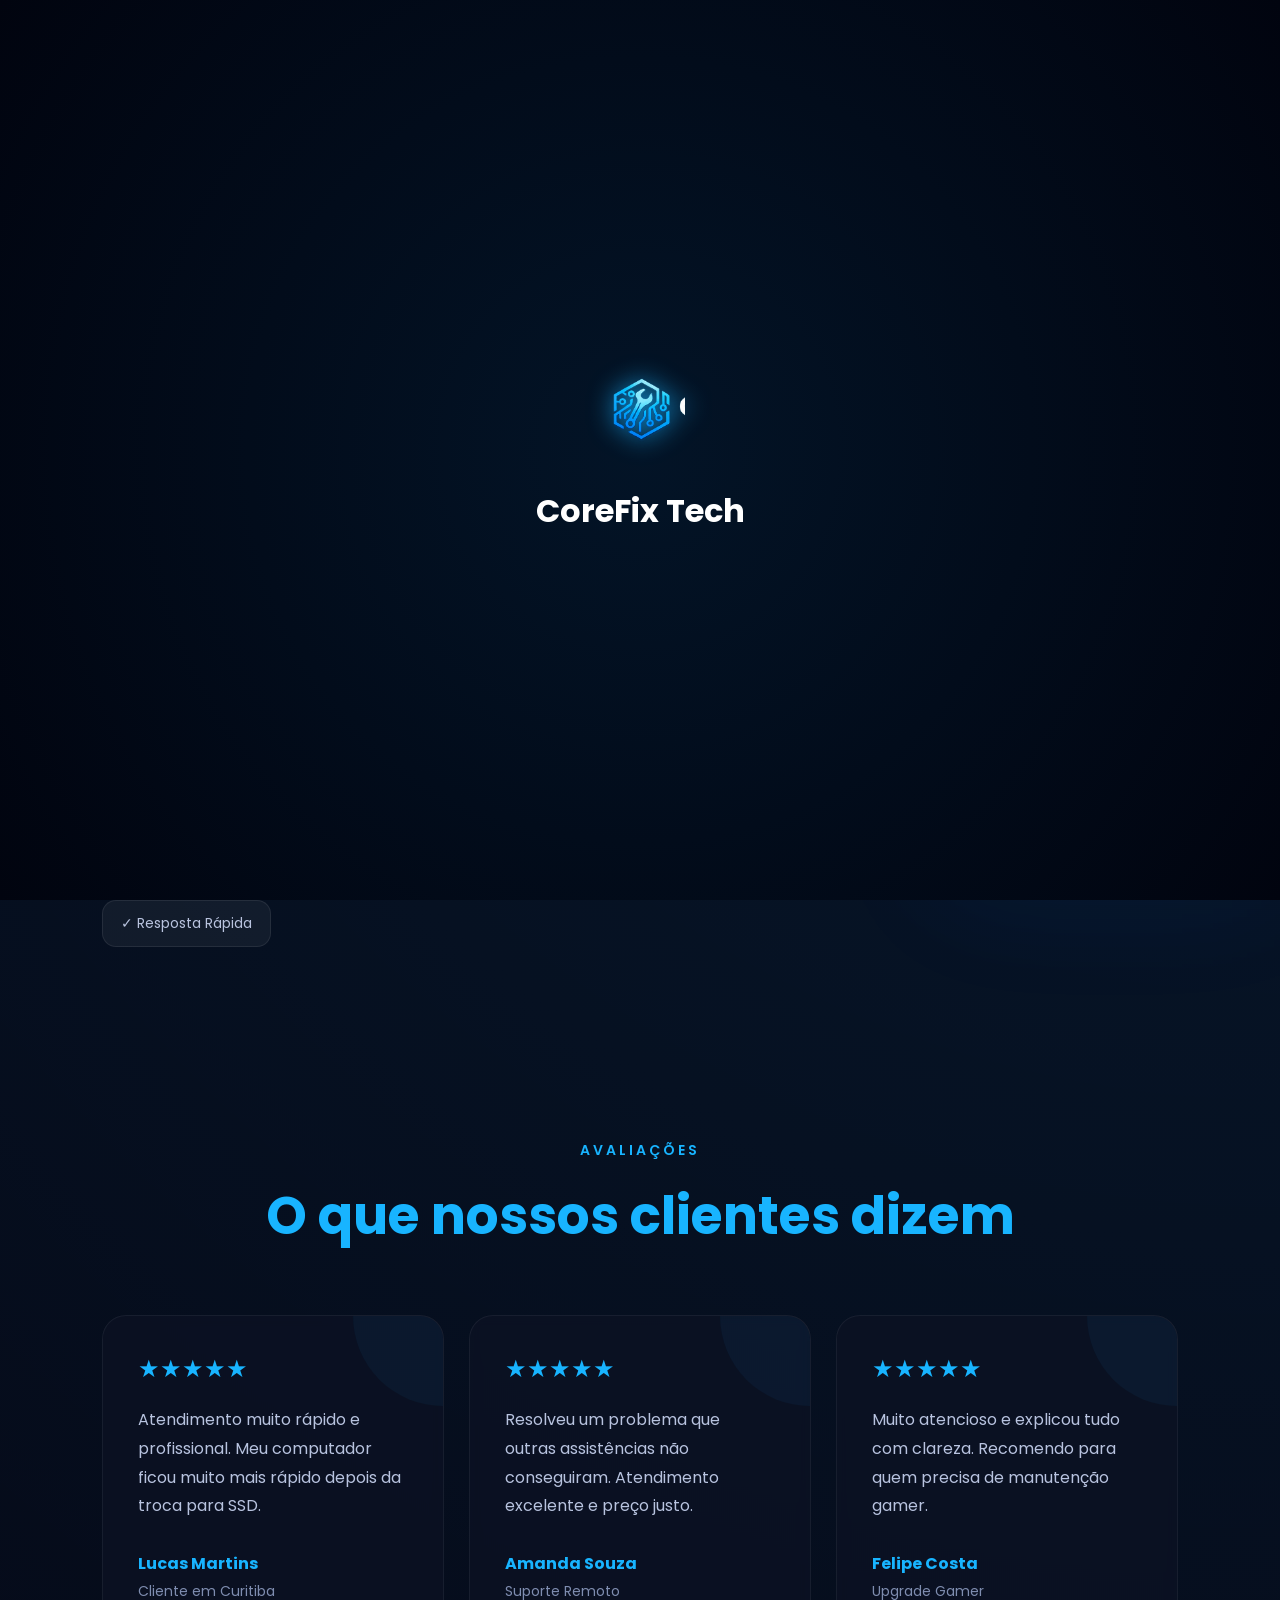
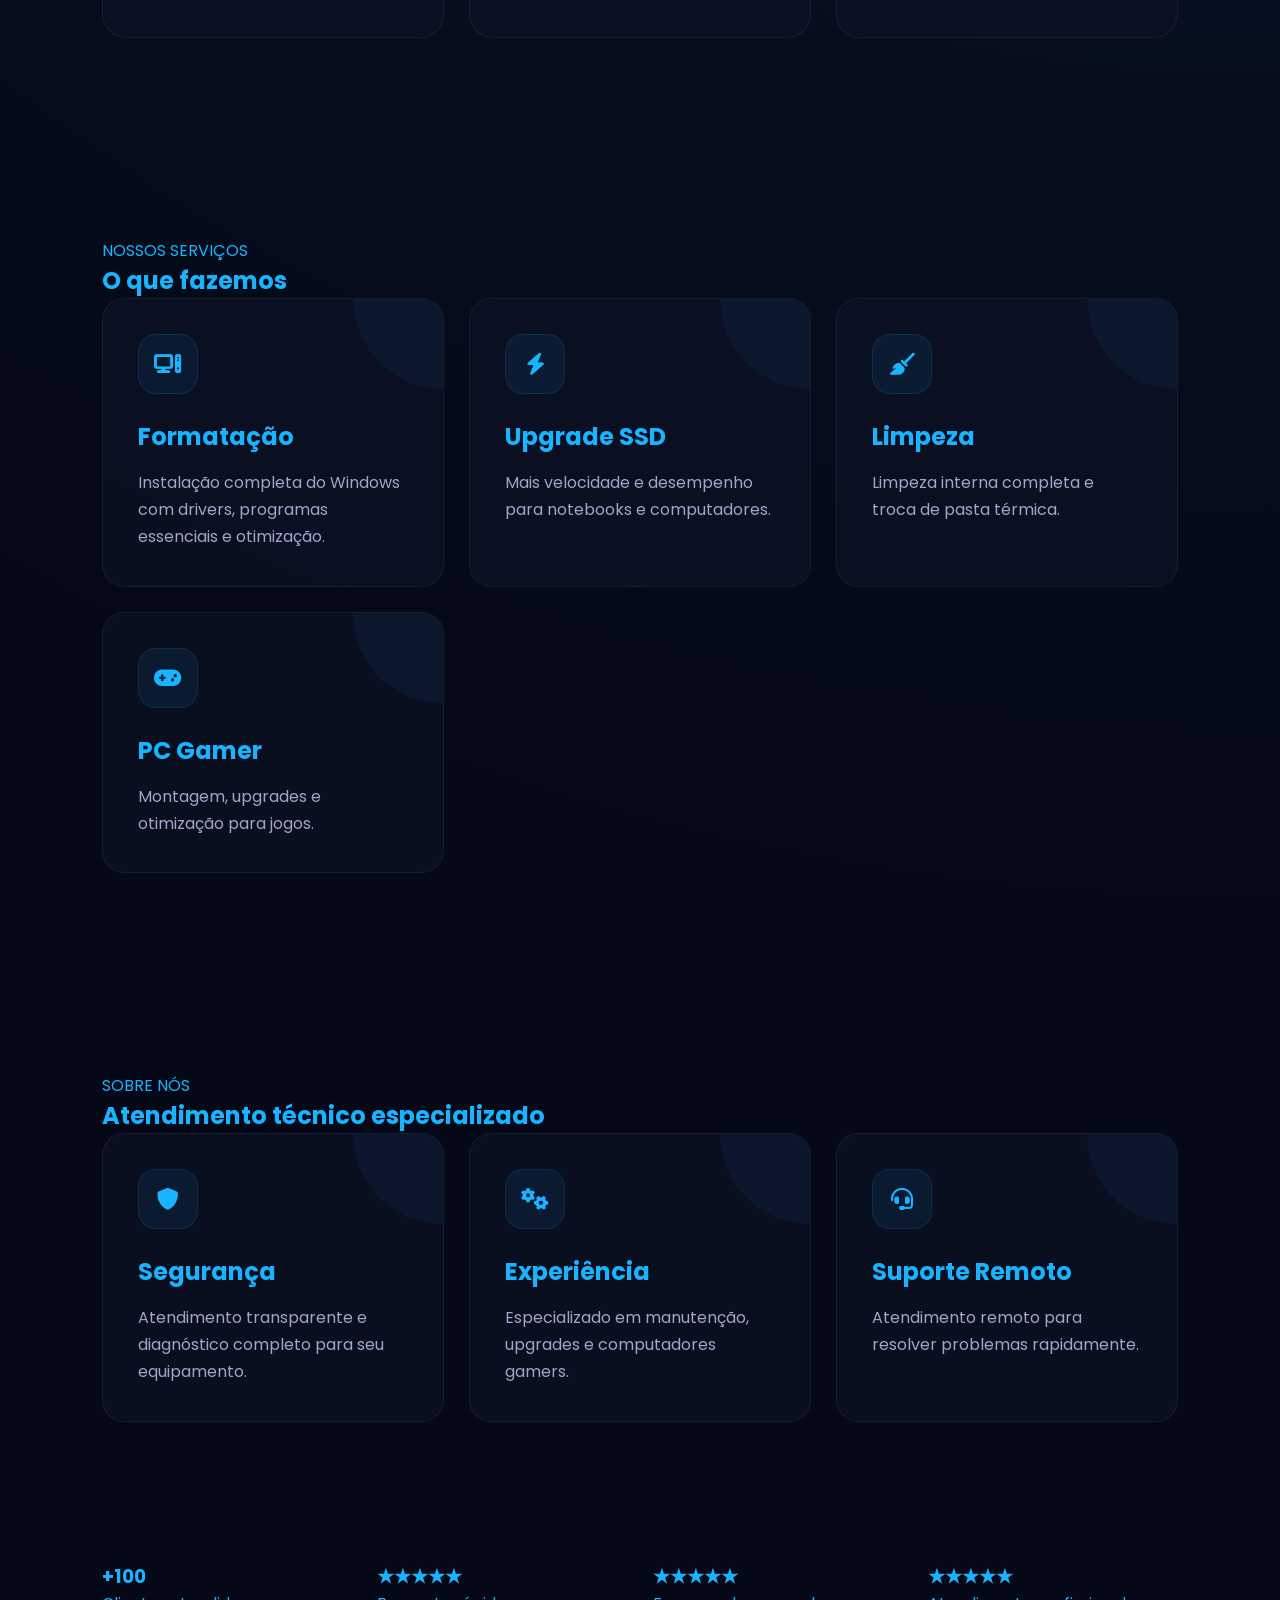
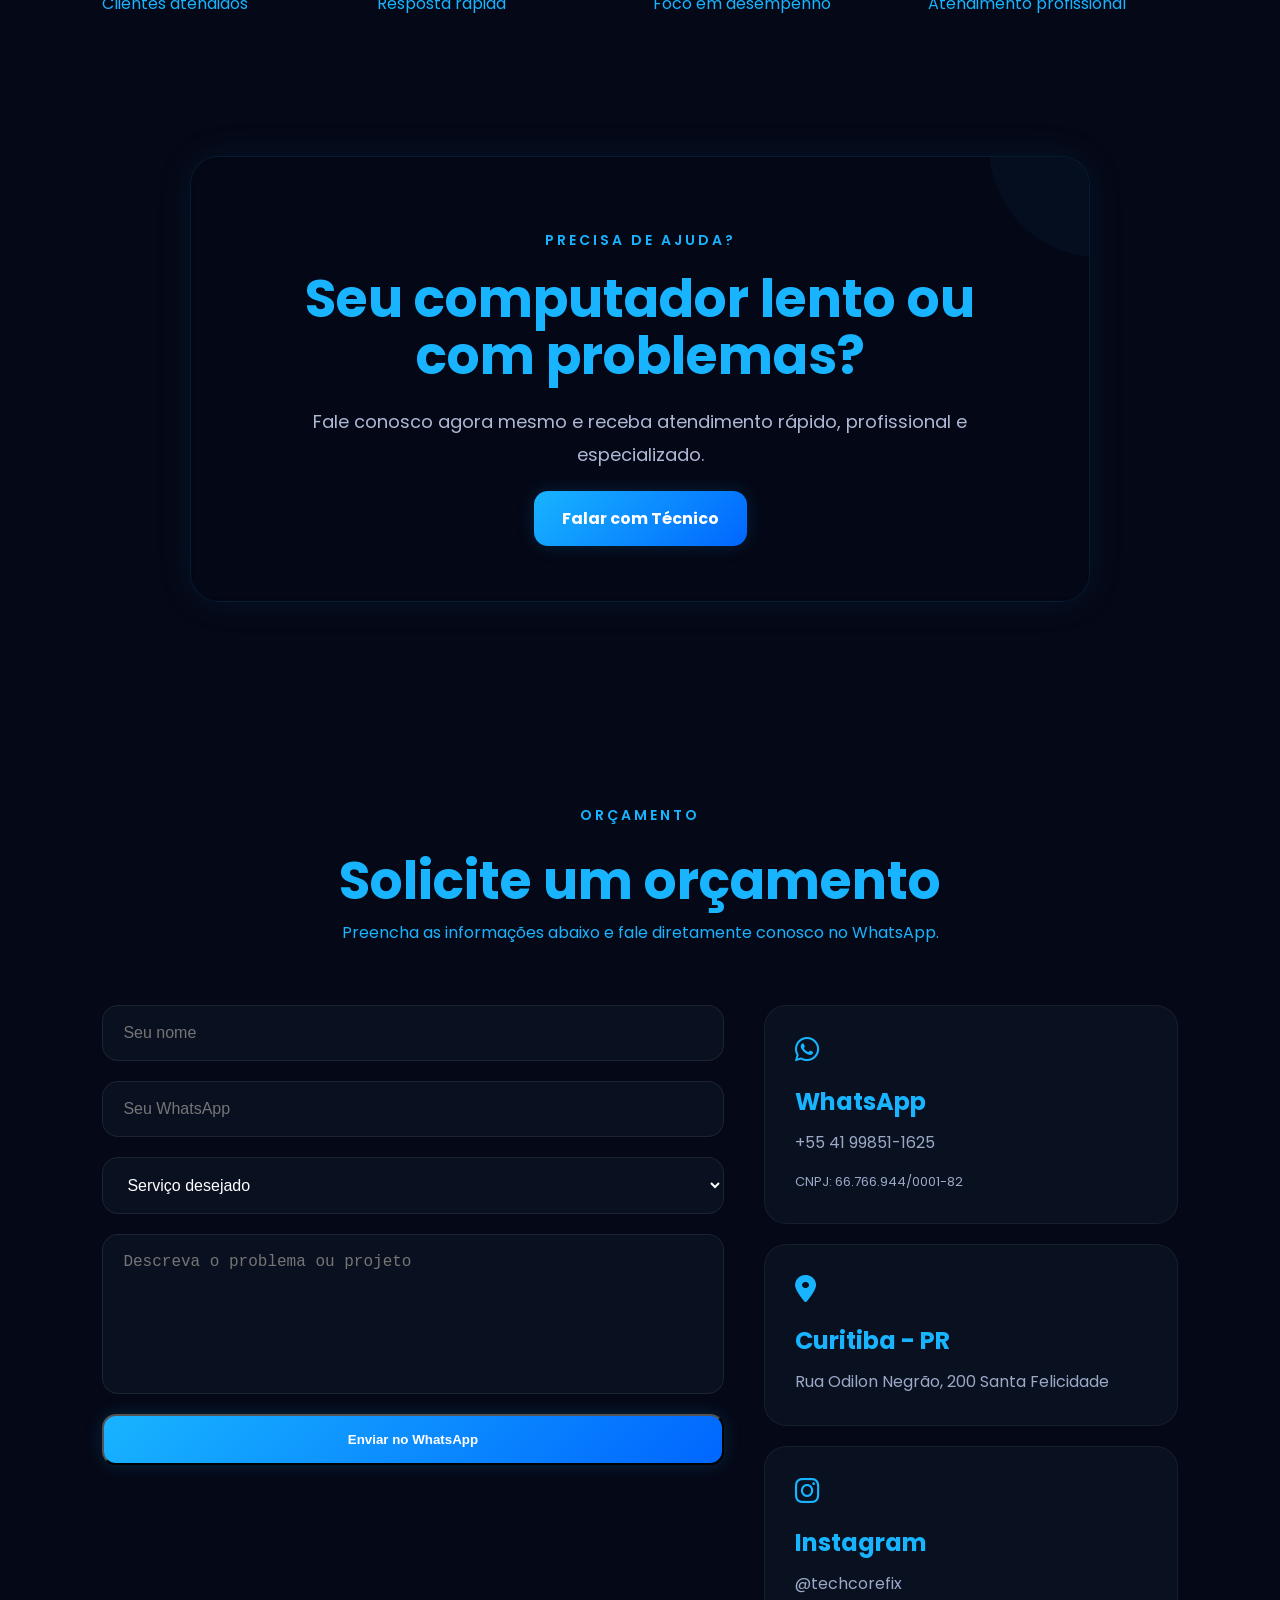
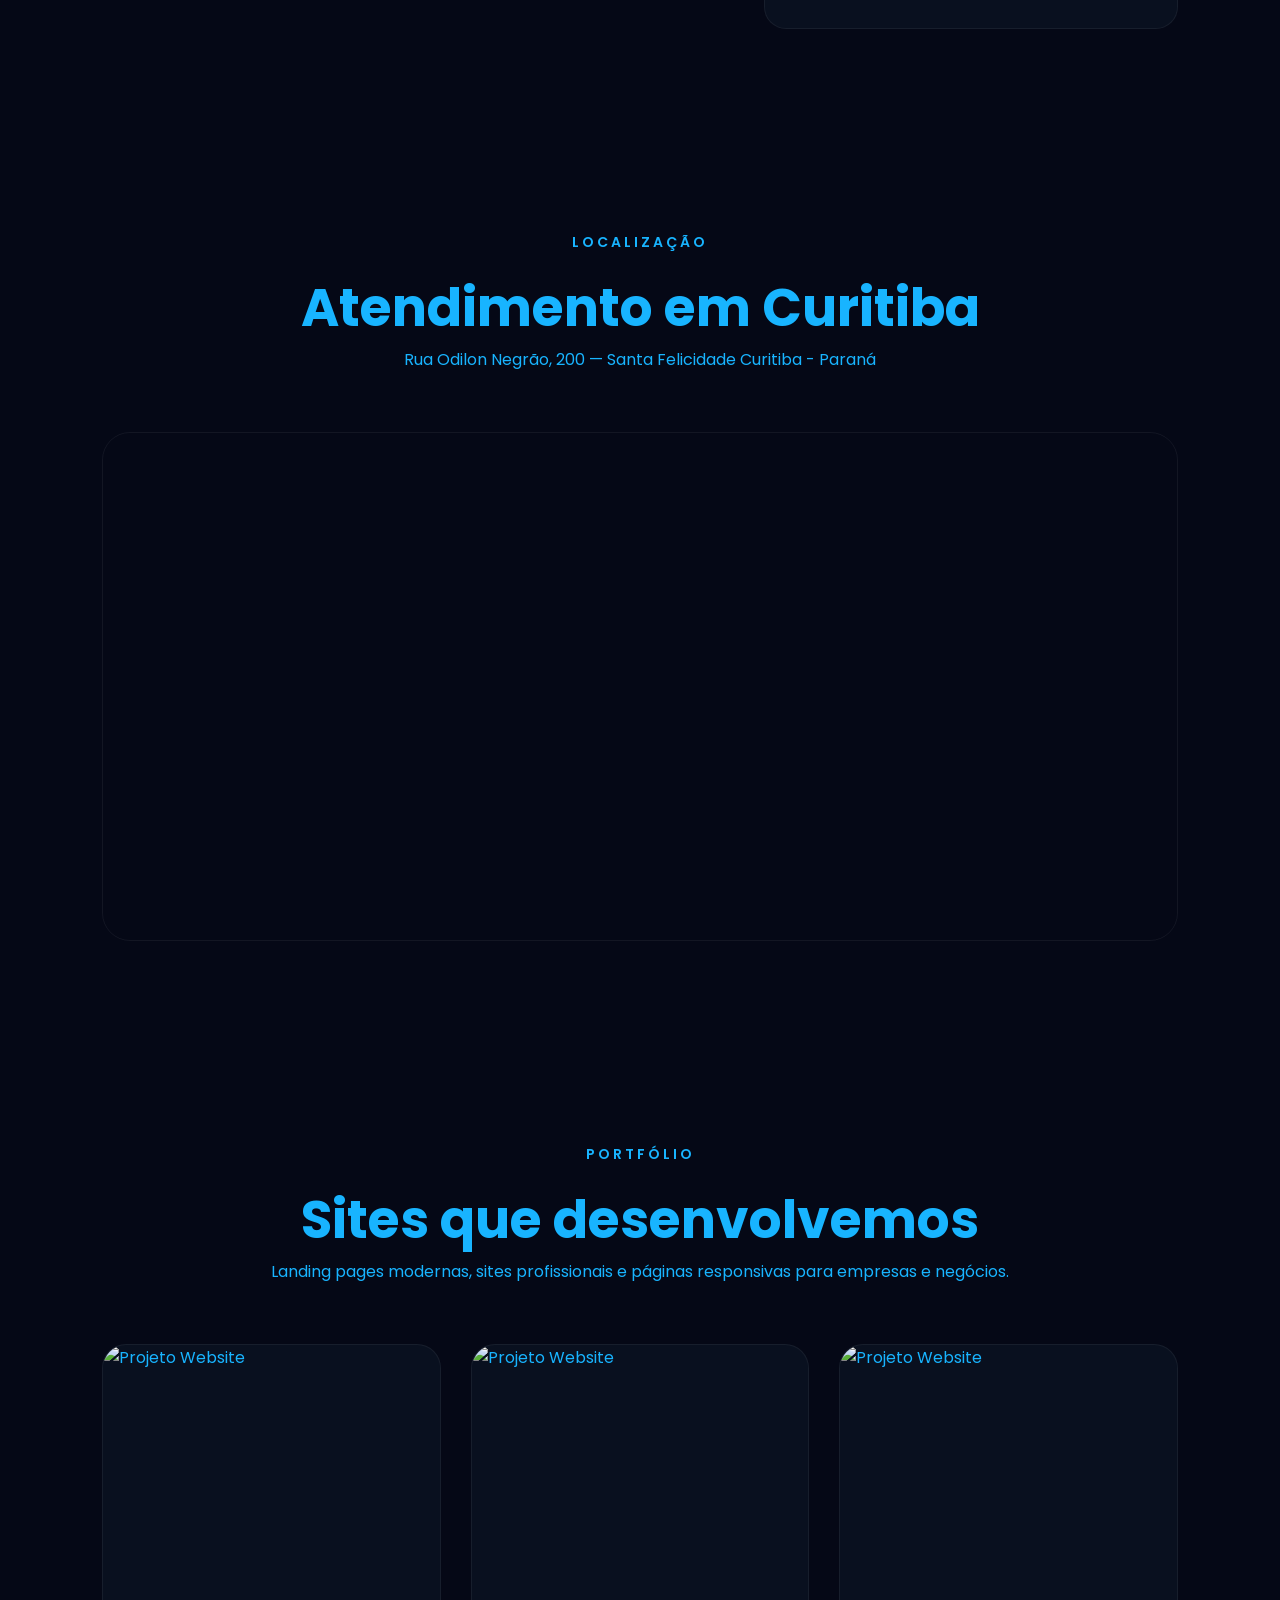
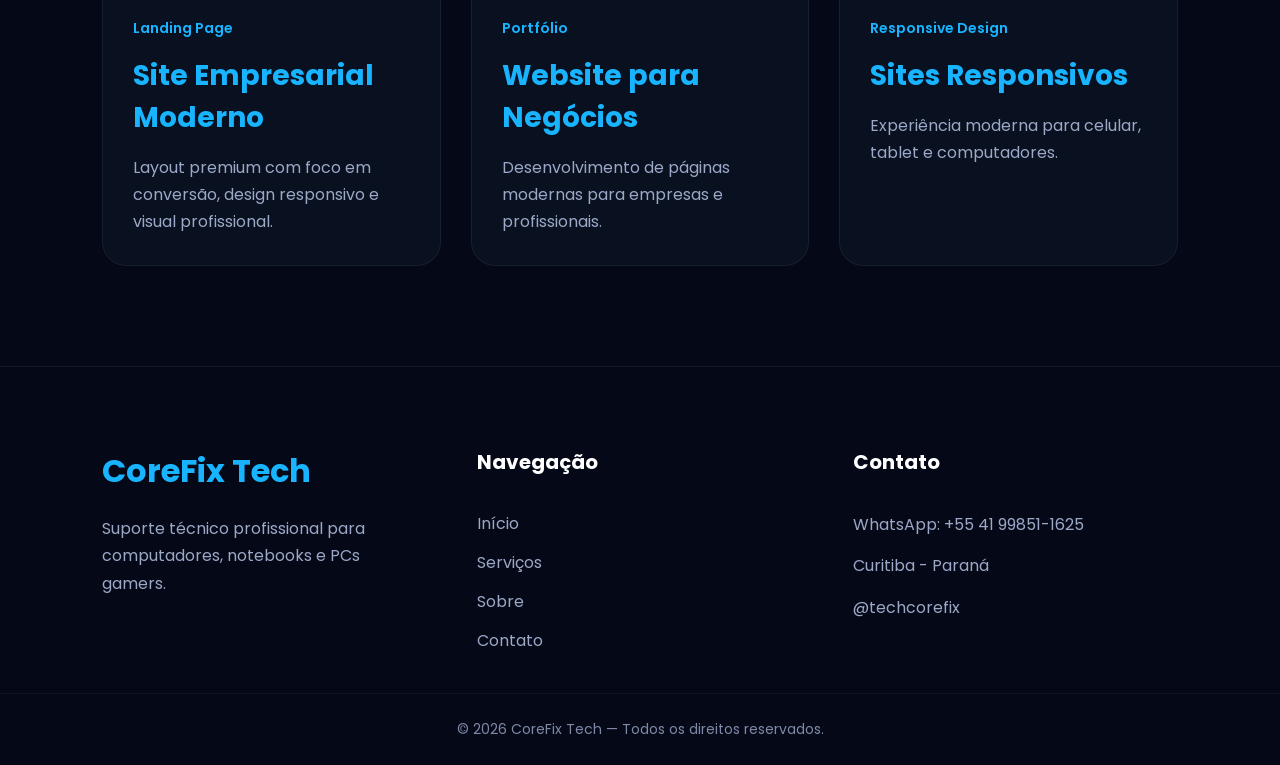
==== commit e03144a7: "Update index.html" ====
--- a/site-assistencia/index.html
+++ b/site-assistencia/index.html
@@ -384,55 +384,54 @@
 
   <section class="stats reveal">
 
-    <div class="stat-box">
-      <h3 class="counter" data-target="500">0</h3>
-      <p>Computadores atendidos</p>
-    </div>
-
-    <div class="stat-box">
-      <h3 class="counter" data-target="24">0</h3>
-      <p>Resposta rápida</p>
-    </div>
-
-    <div class="stat-box">
-      <h3 class="counter" data-target="100">0</h3>
-      <p>Foco em desempenho</p>
-    </div>
-
-    <div class="stat-box">
-      <h3 class="counter" data-target="5">0</h3>
-      <p>Atendimento profissional</p>
-    </div>
-
-  </section>
+  <div class="stat-card">
+    <h3>+100</h3>
+    <p>Clientes atendidos</p>
+  </div>
+
+  <div class="stat-card">
+    <h3>★★★★★</h3>
+    <p>Resposta rápida</p>
+  </div>
+
+  <div class="stat-card">
+    <h3>★★★★★</h3>
+    <p>Foco em desempenho</p>
+  </div>
+
+  <div class="stat-card">
+    <h3>★★★★★</h3>
+    <p>Atendimento profissional</p>
+  </div>
+
+</section>
 
   <!-- CTA -->
 
 <section class="cta reveal">
 
-  <div class="cta-content">
-
-    <span>
-      PRECISA DE AJUDA?
-    </span>
+  <div class="cta-box">
+
+    <span>PRECISA DE AJUDA?</span>
 
     <h2>
       Seu computador lento ou com problemas?
     </h2>
 
     <p>
-      Entre em contato agora mesmo e receba atendimento rápido e profissional.
+      Fale conosco agora mesmo e receba atendimento
+      rápido, profissional e especializado.
     </p>
 
-  </div>
-
-  <a
-    href="https://wa.me/5541998511625"
-    target="_blank"
-    class="btn-primary"
-  >
-    Falar com Técnico
-  </a>
+    <a
+      href="https://wa.me/5541998511625"
+      target="_blank"
+      class="btn-primary"
+    >
+      Falar com Técnico
+    </a>
+
+  </div>
 
 </section>
 
@@ -517,15 +516,19 @@
 
       <div class="info-card">
 
-        <i class="fa-brands fa-whatsapp"></i>
-
-        <h3>WhatsApp</h3>
-
-        <p>
-          +55 41 99851-1625
-        </p>
-
-      </div>
+  <i class="fa-brands fa-whatsapp"></i>
+
+  <h3>WhatsApp</h3>
+
+  <p>
+    +55 41 99851-1625
+  </p>
+
+  <p class="cnpj">
+    CNPJ: 66.766.944/0001-82
+  </p>
+
+</div>
 
       <div class="info-card">
 
--- a/site-assistencia/style.css
+++ b/site-assistencia/style.css
@@ -1,53 +1,214 @@
 html{
-  scroll-behavior:smooth;
-}
+  scroll-behavior:auto;
+  overflow-x:hidden;
+}
+
 *{
   margin:0;
   padding:0;
   box-sizing:border-box;
+
+  -webkit-font-smoothing:antialiased;
+  -moz-osx-font-smoothing:grayscale;
 }
 
 body{
-  background:#050816;
+  background:
+  radial-gradient(
+    circle at top right,
+    rgba(24,180,255,0.10),
+    transparent 35%
+  ),
+  #050816;
+
   color:white;
+
   font-family:'Poppins',sans-serif;
-}
-
+
+  overflow-x:hidden;
+}
+
+/* ================================= */
+/* BACKGROUND */
+/* ================================= */
+
+body::before{
+  content:'';
+
+  position:fixed;
+
+  width:500px;
+  height:500px;
+
+  background:#18b4ff;
+
+  filter:blur(90px);
+
+  opacity:0.10;
+
+  top:-200px;
+  right:-200px;
+
+  z-index:-1;
+}
+
+.mesh-gradient{
+  position:fixed;
+
+  inset:0;
+
+  z-index:-3;
+
+  overflow:hidden;
+
+  filter:blur(60px);
+
+  opacity:0.6;
+}
+
+.mesh-gradient::before{
+  content:'';
+
+  position:absolute;
+
+  width:450px;
+  height:450px;
+
+  background:
+  rgba(24,180,255,0.18);
+
+  border-radius:50%;
+
+  top:-100px;
+  left:-100px;
+
+  animation:
+  moveBlob1 18s infinite alternate ease-in-out;
+}
+
+.mesh-gradient::after{
+  content:'';
+
+  position:absolute;
+
+  width:500px;
+  height:500px;
+
+  background:
+  rgba(0,102,255,0.12);
+
+  border-radius:50%;
+
+  bottom:-150px;
+  right:-150px;
+
+  animation:
+  moveBlob2 22s infinite alternate ease-in-out;
+}
+
+@keyframes moveBlob1{
+  0%{
+    transform:
+    translate(0,0)
+    scale(1);
+  }
+
+  100%{
+    transform:
+    translate(160px,80px)
+    scale(1.15);
+  }
+}
+
+@keyframes moveBlob2{
+  0%{
+    transform:
+    translate(0,0)
+    scale(1);
+  }
+
+  100%{
+    transform:
+    translate(-150px,-100px)
+    scale(1.1);
+  }
+}
+
+/* ================================= */
+/* PARTICLES */
+/* ================================= */
+
+#particles-js{
+  position:fixed;
+
+  width:100%;
+  height:100%;
+
+  top:0;
+  left:0;
+
+  z-index:-2;
+
+  opacity:0.35;
+}
+
+/* ================================= */
 /* NAVBAR */
+/* ================================= */
 
 .navbar{
   width:100%;
+
   display:flex;
+
   justify-content:space-between;
+
   align-items:center;
-  padding:25px 8%;
-  border-bottom:1px solid rgba(255,255,255,0.08);
+
+  padding:22px 8%;
 
   position:fixed;
+
   top:0;
-
-  backdrop-filter:blur(10px);
-  background:rgba(5,8,22,0.7);
-
-  z-index:1000;
+  left:0;
+
+  z-index:4000;
+
+  background:
+  rgba(5,8,22,0.72);
+
+  backdrop-filter:blur(8px);
+
+  border-bottom:
+  1px solid rgba(255,255,255,0.05);
+
+  box-shadow:
+  0 0 20px rgba(0,0,0,0.25);
 }
 
 .logo{
-  font-size:24px;
+  font-size:28px;
+
   font-weight:700;
+
   color:#18b4ff;
 }
 
 .menu{
   display:flex;
+
   list-style:none;
+
   gap:40px;
 }
 
 .menu a{
   text-decoration:none;
+
   color:white;
+
   font-weight:500;
+
   transition:0.3s;
 }
 
@@ -55,1516 +216,33 @@
   color:#18b4ff;
 }
 
+.active{
+  color:#18b4ff !important;
+}
+
 .btn-nav{
   text-decoration:none;
+
   color:white;
 
   border:1px solid #18b4ff;
 
-  padding:12px 22px;
-  border-radius:12px;
+  padding:12px 24px;
+
+  border-radius:14px;
 
   transition:0.3s;
 }
 
 .btn-nav:hover{
   background:#18b4ff;
+
   color:black;
 }
 
-/* HERO */
-
-.hero{
-  width:100%;
-  min-height:100vh;
-
-  display:flex;
-  align-items:center;
-  justify-content:space-between;
-
-  padding:140px 8% 80px;
-  gap:60px;
-}
-
-.hero-text{
-  flex:1;
-}
-
-.hero-text h1{
-  font-size:64px;
-  line-height:1.1;
-  margin-bottom:25px;
-
-  max-width:700px;
-}
-
-.hero-text p{
-  font-size:18px;
-  color:#a9b3c9;
-
-  line-height:1.7;
-  max-width:600px;
-
-  margin-bottom:40px;
-}
-
-.hero-buttons{
-  display:flex;
-  gap:20px;
-}
-
-.btn-primary{
-  background:linear-gradient(135deg,#18b4ff,#0066ff);
-
-  color:white;
-
-  text-decoration:none;
-
-  padding:16px 28px;
-
-  border-radius:14px;
-
-  font-weight:700;
-
-  transition:0.3s;
-
-  box-shadow:
-  0 0 20px rgba(24,180,255,0.35);
-}
-
-.btn-primary:hover{
-  transform:translateY(-3px);
-  box-shadow:0 0 25px rgba(24,180,255,0.5);
-}
-
-.btn-secondary{
-  border:1px solid rgba(255,255,255,0.15);
-
-  color:white;
-  text-decoration:none;
-
-  padding:16px 28px;
-  border-radius:14px;
-
-  transition:0.3s;
-}
-
-.btn-secondary:hover{
-  border-color:#18b4ff;
-  color:#18b4ff;
-}
-
-.hero-image{
-  flex:1;
-}
-
-.hero-image img{
-  width:100%;
-
-  border-radius:24px;
-
-  border:1px solid rgba(255,255,255,0.08);
-
-  box-shadow:
-  0 0 60px rgba(24,180,255,0.12);
-
-  transition:0.4s;
-}
-
-/* SERVICES */
-
-.services{
-  padding:80px 8%;
-}
-
-.services h2{
-  font-size:42px;
-  margin-bottom:50px;
-  text-align:center;
-}
-
-.cards{
-  display:grid;
-  grid-template-columns:repeat(auto-fit,minmax(250px,1fr));
-  gap:25px;
-}
-
-.card{
-  background:rgba(12,18,36,0.75);
-  backdrop-filter:blur(12px);
-  border:1px solid rgba(255,255,255,0.06);
-
-  padding:35px;
-  border-radius:22px;
-
-  transition:0.3s;
-}
-
-.card:hover{
-  transform:translateY(-8px);
-
-  border-color:#18b4ff;
-
-  box-shadow:
-  0 0 30px rgba(24,180,255,0.15);
-}
-
-.card h3{
-  font-size:24px;
-  margin-bottom:15px;
-}
-
-.card p{
-  color:#9ba8c7;
-  line-height:1.6;
-}
-
-/* RESPONSIVO */
-
-@media(max-width:980px){
-
-  .hero{
-    flex-direction:column;
-  }
-
-  .hero-text h1{
-    font-size:48px;
-  }
-
-  .menu{
-    display:none;
-  }
-}
-body::before{
-  content:'';
-
-  position:fixed;
-  width:600px;
-  height:600px;
-
-  background:#18b4ff;
-
-  filter:blur(180px);
-
-  opacity:0.12;
-
-  top:-200px;
-  right:-200px;
-
-  z-index:-1;
-}
-.card{
-  position:relative;
-  overflow:hidden;
-}
-.card::before{
-  content:'';
-
-  position:absolute;
-
-  width:200px;
-  height:200px;
-
-  background:rgba(24,180,255,0.08);
-
-  border-radius:50%;
-
-  top:-100px;
-  right:-100px;
-}
-.navbar{
-  box-shadow:
-  0 0 30px rgba(0,0,0,0.35);
-}
-.active{
-  color:#18b4ff !important;
-  position:relative;
-}
-
-.active::after{
-  content:'';
-
-  position:absolute;
-
-  width:100%;
-  height:2px;
-
-  background:#18b4ff;
-
-  bottom:-8px;
-  left:0;
-}
-body{
-  background:
-  radial-gradient(circle at top right,
-  rgba(24,180,255,0.12),
-  transparent 35%),
-  #050816;
-}
-.hero-image img:hover{
-  transform:scale(1.02);
-}
-.hero-text{
-  animation:fadeLeft 1s ease;
-}
-
-.hero-image{
-  animation:fadeRight 1s ease;
-}
-
-@keyframes fadeLeft{
-  from{
-    opacity:0;
-    transform:translateX(-50px);
-  }
-
-  to{
-    opacity:1;
-    transform:translateX(0);
-  }
-}
-
-@keyframes fadeRight{
-  from{
-    opacity:0;
-    transform:translateX(50px);
-  }
-
-  to{
-    opacity:1;
-    transform:translateX(0);
-  }
-}
-/* STATS */
-
-.stats{
-  padding:40px 8%;
-
-  display:grid;
-
-  grid-template-columns:
-  repeat(auto-fit,minmax(220px,1fr));
-
-  gap:25px;
-}
-
-.stat-box{
-  background:
-  rgba(12,18,36,0.75);
-
-  border:
-  1px solid rgba(255,255,255,0.06);
-
-  border-radius:22px;
-
-  padding:40px;
-
-  text-align:center;
-
-  backdrop-filter:blur(12px);
-
-  transition:0.3s;
-}
-
-.stat-box:hover{
-  transform:translateY(-6px);
-
-  border-color:#18b4ff;
-
-  box-shadow:
-  0 0 30px rgba(24,180,255,0.15);
-}
-
-.stat-box h3{
-  font-size:42px;
-
-  color:#18b4ff;
-
-  margin-bottom:12px;
-}
-
-.stat-box p{
-  color:#9ba8c7;
-}
-
-/* CTA */
-
-.cta{
-  margin:80px 8%;
-
-  padding:60px;
-
-  border-radius:32px;
-
-  background:
-  linear-gradient(
-  135deg,
-  rgba(24,180,255,0.15),
-  rgba(0,102,255,0.08)
-  );
-
-  border:
-  1px solid rgba(24,180,255,0.12);
-
-  display:flex;
-  justify-content:space-between;
-  align-items:center;
-  gap:40px;
-
-  overflow:hidden;
-
-  position:relative;
-}
-
-.cta::before{
-  content:'';
-
-  position:absolute;
-
-  width:300px;
-  height:300px;
-
-  background:
-  rgba(24,180,255,0.08);
-
-  border-radius:50%;
-
-  right:-100px;
-  top:-100px;
-
-  filter:blur(40px);
-}
-
-.cta-content span{
-  color:#18b4ff;
-
-  letter-spacing:3px;
-
-  font-size:13px;
-
-  font-weight:600;
-}
-
-.cta-content h2{
-  font-size:42px;
-
-  margin:
-  15px 0 20px;
-}
-
-.cta-content p{
-  color:#9ba8c7;
-
-  max-width:650px;
-
-  line-height:1.7;
-}
-
-/* RESPONSIVO CTA */
-
-@media(max-width:900px){
-
-  .cta{
-    flex-direction:column;
-    text-align:center;
-  }
-
-}
-/* FOOTER */
-
-.footer{
-  padding:80px 8% 40px;
-
-  display:grid;
-
-  grid-template-columns:
-  repeat(auto-fit,minmax(250px,1fr));
-
-  gap:50px;
-
-  border-top:
-  1px solid rgba(255,255,255,0.06);
-}
-
-.footer h2{
-  color:#18b4ff;
-
-  font-size:32px;
-
-  margin-bottom:20px;
-}
-
-.footer p{
-  color:#9ba8c7;
-
-  line-height:1.7;
-}
-
-.footer h3{
-  margin-bottom:20px;
-
-  font-size:20px;
-}
-
-.footer-links{
-  display:flex;
-  flex-direction:column;
-  gap:14px;
-}
-
-.footer-links a{
-  color:#9ba8c7;
-
-  text-decoration:none;
-
-  transition:0.3s;
-}
-
-.footer-links a:hover{
-  color:#18b4ff;
-
-  transform:translateX(5px);
-}
-
-.footer-contact{
-  display:flex;
-  flex-direction:column;
-  gap:14px;
-}
-
-.footer-bottom{
-  border-top:
-  1px solid rgba(255,255,255,0.05);
-
-  text-align:center;
-
-  padding:25px;
-
-  color:#7e8aa8;
-
-  font-size:14px;
-}
-/* WHATSAPP FLOAT */
-
-.whatsapp-float{
-  position:fixed;
-
-  width:65px;
-  height:65px;
-
-  bottom:30px;
-  right:30px;
-
-  background:
-  linear-gradient(
-  135deg,
-  #25d366,
-  #128c7e
-  );
-
-  color:white;
-
-  border-radius:50%;
-
-  display:flex;
-  align-items:center;
-  justify-content:center;
-
-  font-size:32px;
-
-  text-decoration:none;
-
-  box-shadow:
-  0 0 25px rgba(37,211,102,0.45);
-
-  z-index:999;
-
-  transition:0.3s;
-}
-
-.whatsapp-float:hover{
-  transform:scale(1.1);
-}
-/* HERO BADGES */
-
-.hero-badges{
-  display:flex;
-  gap:15px;
-
-  flex-wrap:wrap;
-
-  margin-top:30px;
-}
-
-.hero-badges span{
-  background:
-  rgba(255,255,255,0.05);
-
-  border:
-  1px solid rgba(255,255,255,0.08);
-
-  padding:12px 18px;
-
-  border-radius:14px;
-
-  color:#b9c4df;
-
-  font-size:14px;
-
-  transition:0.3s;
-}
-
-.hero-badges span:hover{
-  border-color:#18b4ff;
-
-  transform:translateY(-3px);
-}
-/* ICONS */
-
-.icon{
-  width:60px;
-  height:60px;
-
-  border-radius:18px;
-
-  background:
-  rgba(24,180,255,0.08);
-
-  border:
-  1px solid rgba(24,180,255,0.12);
-
-  display:flex;
-  align-items:center;
-  justify-content:center;
-
-  margin-bottom:25px;
-
-  color:#18b4ff;
-
-  font-size:22px;
-}
-/* ================================= */
-/* MOBILE RESPONSIVO */
-/* ================================= */
-
-@media(max-width:980px){
-
-  /* NAVBAR */
-
-  .navbar{
-    padding:20px 5%;
-  }
-
-  .logo{
-    font-size:22px;
-  }
-
-  .menu{
-    display:none;
-  }
-
-  .btn-nav{
-    padding:10px 18px;
-    font-size:14px;
-  }
-
-  /* HERO */
-
-  .hero{
-    flex-direction:column;
-
-    padding:
-    140px 5% 80px;
-
-    text-align:center;
-
-    gap:50px;
-  }
-
-  .hero-text h1{
-    font-size:42px;
-
-    line-height:1.15;
-  }
-
-  .hero-text p{
-    font-size:16px;
-
-    margin:
-    0 auto 35px;
-  }
-
-  .hero-buttons{
-    justify-content:center;
-
-    flex-wrap:wrap;
-  }
-
-  .hero-badges{
-    justify-content:center;
-  }
-
-  .hero-image img{
-    max-width:100%;
-  }
-
-  /* TITLES */
-
-  .services h2,
-  .cta-content h2{
-    font-size:34px;
-
-    line-height:1.2;
-  }
-
-  /* SERVICES */
-
-  .services{
-    padding:70px 5%;
-  }
-
-  .cards{
-    grid-template-columns:1fr;
-  }
-
-  .card{
-    padding:30px;
-  }
-
-  /* STATS */
-
-  .stats{
-    padding:30px 5%;
-
-    grid-template-columns:
-    1fr 1fr;
-  }
-
-  .stat-box{
-    padding:30px 20px;
-  }
-
-  .stat-box h3{
-    font-size:34px;
-  }
-
-  /* CTA */
-
-  .cta{
-    margin:70px 5%;
-
-    padding:40px 30px;
-
-    flex-direction:column;
-
-    text-align:center;
-  }
-
-  .cta-content p{
-    margin:auto;
-  }
-
-  /* FOOTER */
-
-  .footer{
-    padding:70px 5% 40px;
-
-    gap:40px;
-  }
-
-}
-
-/* ================================= */
-/* CELULARES PEQUENOS */
-/* ================================= */
-
-@media(max-width:600px){
-
-  .hero-text h1{
-    font-size:34px;
-  }
-
-  .services h2,
-  .cta-content h2{
-    font-size:28px;
-  }
-
-  .btn-primary,
-  .btn-secondary{
-    width:100%;
-
-    text-align:center;
-  }
-
-  .hero-buttons{
-    flex-direction:column;
-  }
-
-  .stats{
-    grid-template-columns:1fr;
-  }
-
-  .whatsapp-float{
-    width:58px;
-    height:58px;
-
-    font-size:28px;
-
-    bottom:20px;
-    right:20px;
-  }
-
-}
-/* ================================= */
-/* REVIEWS */
-/* ================================= */
-
-.reviews{
-  padding:100px 8%;
-}
-
-.section-title{
-  text-align:center;
-
-  margin-bottom:60px;
-}
-
-.section-title span{
-  color:#18b4ff;
-
-  font-size:14px;
-  letter-spacing:3px;
-
-  font-weight:600;
-}
-
-.section-title h2{
-  font-size:52px;
-
-  margin-top:15px;
-}
-
-.reviews-grid{
-  display:grid;
-
-  grid-template-columns:
-  repeat(auto-fit,minmax(320px,1fr));
-
-  gap:25px;
-}
-
-.review-card{
-  background:
-  rgba(12,18,36,0.8);
-
-  border:
-  1px solid rgba(255,255,255,0.06);
-
-  border-radius:24px;
-
-  padding:35px;
-
-  transition:0.3s;
-
-  backdrop-filter:blur(10px);
-
-  position:relative;
-
-  overflow:hidden;
-}
-
-.review-card::before{
-  content:'';
-
-  position:absolute;
-
-  width:180px;
-  height:180px;
-
-  background:
-  rgba(24,180,255,0.06);
-
-  border-radius:50%;
-
-  top:-90px;
-  right:-90px;
-}
-
-.review-card:hover{
-  transform:translateY(-8px);
-
-  border-color:#18b4ff;
-
-  box-shadow:
-  0 0 30px rgba(24,180,255,0.12);
-}
-
-.review-stars{
-  color:#18b4ff;
-
-  font-size:24px;
-
-  margin-bottom:20px;
-}
-
-.review-card p{
-  color:#b8c3df;
-
-  line-height:1.8;
-
-  margin-bottom:30px;
-
-  font-size:16px;
-}
-
-.review-user{
-  display:flex;
-
-  flex-direction:column;
-
-  gap:5px;
-}
-
-.review-user strong{
-  font-size:18px;
-}
-
-.review-user span{
-  color:#7f8db0;
-
-  font-size:14px;
-}
-
-/* MOBILE */
-
-@media(max-width:600px){
-
-  .section-title h2{
-    font-size:34px;
-  }
-
-  .reviews{
-    padding:80px 5%;
-  }
-
-}
 /* ================================= */
 /* MENU MOBILE */
 /* ================================= */
-
-.menu-toggle{
-  display:none;
-
-  font-size:28px;
-
-  color:white;
-
-  cursor:pointer;
-}
-
-/* MOBILE */
-
-@media(max-width:980px){
-
-  .menu-toggle{
-    display:block;
-  }
-
-  .menu{
-    position:absolute;
-
-    top:100%;
-
-    left:0;
-
-    width:100%;
-
-    background:
-    rgba(5,8,22,0.98);
-
-    backdrop-filter:blur(12px);
-
-    flex-direction:column;
-
-    align-items:center;
-
-    gap:30px;
-
-    padding:35px 0;
-
-    border-bottom:
-    1px solid rgba(255,255,255,0.06);
-
-    display:none;
-  }
-
-  .menu.active{
-    display:flex;
-  }
-
-}
-/* ================================= */
-/* SCROLL REVEAL */
-/* ================================= */
-
-.reveal{
-  opacity:0;
-
-  transform:
-  translateY(80px);
-
-  transition:
-  opacity 1s ease,
-  transform 1s ease;
-}
-
-.reveal.active{
-  opacity:1;
-
-  transform:
-  translateY(0);
-}
-/* ================================= */
-/* GOOGLE MAPS */
-/* ================================= */
-
-.map-section{
-  padding:100px 8%;
-}
-
-.map-section p{
-  color:#9ba8c7;
-
-  margin-top:20px;
-
-  font-size:18px;
-}
-
-.map-container{
-  margin-top:50px;
-
-  border-radius:28px;
-
-  overflow:hidden;
-
-  border:
-  1px solid rgba(255,255,255,0.06);
-
-  box-shadow:
-  0 0 40px rgba(24,180,255,0.08);
-}
-
-.map-container iframe{
-  width:100%;
-  height:500px;
-
-  border:none;
-
-  filter:
-  grayscale(1)
-  invert(0.92)
-  contrast(1.2);
-}
-
-/* MOBILE */
-
-@media(max-width:600px){
-
-  .map-section{
-    padding:80px 5%;
-  }
-
-  .map-container iframe{
-    height:350px;
-  }
-
-}
-/* ================================= */
-/* PARTICLES */
-/* ================================= */
-
-#particles-js{
-  position:fixed;
-
-  width:100%;
-  height:100%;
-
-  top:0;
-  left:0;
-
-  z-index:-2;
-}
-/* ================================= */
-/* PROJECTS */
-/* ================================= */
-
-.projects{
-  padding:120px 8%;
-}
-
-.projects-grid{
-  display:grid;
-  grid-template-columns:repeat(auto-fit,minmax(320px,1fr));
-  gap:30px;
-
-  margin-top:60px;
-}
-
-.project-card{
-
-  background:#09101f;
-
-  border:1px solid rgba(255,255,255,0.06);
-
-  border-radius:24px;
-
-  overflow:hidden;
-
-  transition:0.4s;
-}
-
-.project-card:hover{
-
-  transform:translateY(-10px);
-
-  border-color:#18b4ff;
-
-  box-shadow:
-  0 0 40px rgba(24,180,255,0.15);
-}
-
-.project-card img{
-
-  width:100%;
-  height:240px;
-
-  object-fit:cover;
-
-  transition:0.4s;
-}
-
-.project-card:hover img{
-  transform:scale(1.05);
-}
-
-.project-content{
-  padding:30px;
-}
-
-.project-content span{
-
-  color:#18b4ff;
-
-  font-size:14px;
-  font-weight:600;
-
-  letter-spacing:1px;
-}
-
-.project-content h3{
-
-  font-size:28px;
-
-  margin:15px 0;
-}
-
-.project-content p{
-
-  color:#9ba8c7;
-
-  line-height:1.7;
-}
-/* ================================= */
-/* CONTACT */
-/* ================================= */
-
-.contact-section{
-  padding:120px 8%;
-}
-
-.contact-container{
-
-  display:grid;
-
-  grid-template-columns:
-  1.2fr 0.8fr;
-
-  gap:40px;
-
-  margin-top:60px;
-}
-
-.contact-form{
-
-  display:flex;
-  flex-direction:column;
-
-  gap:20px;
-}
-
-.contact-form input,
-.contact-form select,
-.contact-form textarea{
-
-  background:#09101f;
-
-  border:1px solid rgba(255,255,255,0.08);
-
-  color:white;
-
-  padding:18px 20px;
-
-  border-radius:16px;
-
-  font-size:16px;
-
-  outline:none;
-
-  transition:0.3s;
-}
-
-.contact-form textarea{
-  min-height:160px;
-  resize:none;
-}
-
-.contact-form input:focus,
-.contact-form select:focus,
-.contact-form textarea:focus{
-
-  border-color:#18b4ff;
-
-  box-shadow:
-  0 0 20px rgba(24,180,255,0.15);
-}
-
-.contact-info{
-
-  display:flex;
-  flex-direction:column;
-
-  gap:20px;
-}
-
-.info-card{
-
-  background:#09101f;
-
-  border:1px solid rgba(255,255,255,0.06);
-
-  border-radius:22px;
-
-  padding:30px;
-
-  transition:0.3s;
-}
-
-.info-card:hover{
-
-  border-color:#18b4ff;
-
-  transform:translateY(-5px);
-}
-
-.info-card i{
-
-  font-size:28px;
-
-  color:#18b4ff;
-
-  margin-bottom:20px;
-}
-
-.info-card h3{
-
-  font-size:24px;
-
-  margin-bottom:10px;
-}
-
-.info-card p{
-
-  color:#9ba8c7;
-
-  line-height:1.7;
-}
-
-@media(max-width:980px){
-
-  .contact-container{
-    grid-template-columns:1fr;
-  }
-
-}
-/* ================================= */
-/* 3D CARD EFFECT */
-/* ================================= */
-
-.card,
-.review-card,
-.project-card,
-.stat-box,
-.info-card{
-
-  transform-style:preserve-3d;
-
-  will-change:transform;
-
-  transition:
-  transform 0.15s ease,
-  box-shadow 0.3s ease,
-  border-color 0.3s ease;
-}
-
-/* GLOW */
-
-.card::after,
-.review-card::after,
-.project-card::after,
-.stat-box::after,
-.info-card::after{
-
-  content:'';
-
-  position:absolute;
-
-  inset:0;
-
-  border-radius:inherit;
-
-  background:
-  radial-gradient(
-    circle at var(--x) var(--y),
-    rgba(24,180,255,0.18),
-    transparent 35%
-  );
-
-  opacity:0;
-
-  transition:opacity 0.3s ease;
-
-  pointer-events:none;
-}
-
-.card:hover::after,
-.review-card:hover::after,
-.project-card:hover::after,
-.stat-box:hover::after,
-.info-card:hover::after{
-
-  opacity:1;
-}
-/* ================================= */
-/* CURSOR GLOW */
-/* ================================= */
-
-.cursor-glow{
-
-  position:fixed;
-
-  width:320px;
-  height:320px;
-
-  border-radius:50%;
-
-  pointer-events:none;
-
-  background:
-  radial-gradient(
-    circle,
-    rgba(24,180,255,0.18) 0%,
-    rgba(24,180,255,0.08) 30%,
-    transparent 70%
-  );
-
-  transform:
-  translate(-50%, -50%);
-
-  z-index:-1;
-
-  transition:
-  width 0.2s ease,
-  height 0.2s ease;
-
-  mix-blend-mode:screen;
-}
-/* =========================
-   MOBILE PREMIUM
-========================= */
-
-@media (max-width: 980px){
-
-  .navbar{
-    padding:20px 6%;
-  }
-
-  .logo{
-    font-size:22px;
-  }
-
-  /* HERO */
-
-  .hero{
-    flex-direction:column;
-    text-align:center;
-
-    padding:
-    130px 6% 60px;
-  }
-
-  .hero-text{
-    width:100%;
-  }
-
-  .hero-text h1{
-    font-size:44px;
-    line-height:1.1;
-
-    margin-bottom:20px;
-  }
-
-  .hero-text p{
-    font-size:17px;
-
-    margin:
-    0 auto 35px;
-
-    line-height:1.7;
-  }
-
-  .hero-buttons{
-    width:100%;
-
-    flex-direction:column;
-
-    align-items:center;
-  }
-
-  .btn-primary,
-  .btn-secondary{
-
-    width:100%;
-    max-width:320px;
-
-    text-align:center;
-  }
-
-  .hero-image{
-    width:100%;
-  }
-
-  .hero-image img{
-    margin-top:20px;
-
-    border-radius:22px;
-  }
-
-  /* TITLES */
-
-  section h2{
-    font-size:38px !important;
-    line-height:1.2;
-  }
-
-  /* CARDS */
-
-  .cards{
-    grid-template-columns:1fr;
-  }
-
-  .card{
-    padding:30px;
-  }
-
-  /* STATS */
-
-  .stats{
-    grid-template-columns:1fr 1fr;
-    gap:20px;
-  }
-
-  .stat-card{
-    padding:30px 20px;
-  }
-
-  .stat-card h3{
-    font-size:42px;
-  }
-
-  /* CTA */
-
-  .cta{
-    padding:40px 25px;
-
-    text-align:center;
-  }
-
-  .cta-content{
-    flex-direction:column;
-    gap:30px;
-  }
-
-  .cta h2{
-    font-size:38px;
-  }
-
-  .cta .btn-primary{
-    width:100%;
-  }
-
-  /* CONTACT */
-
-  .contact-cards{
-    grid-template-columns:1fr;
-  }
-
-  /* FOOTER */
-
-  .footer{
-    padding:60px 6%;
-  }
-
-  .footer-content{
-    grid-template-columns:1fr;
-    gap:50px;
-  }
-
-}
-
-/* =========================
-   SMALL MOBILE
-========================= */
-
-@media (max-width: 600px){
-
-  .hero-text h1{
-    font-size:36px;
-  }
-
-  section h2{
-    font-size:32px !important;
-  }
-
-  .stat-card h3{
-    font-size:34px;
-  }
-
-  .cta h2{
-    font-size:32px;
-  }
-
-  .card h3{
-    font-size:26px;
-  }
-
-  .navbar{
-    padding:18px 5%;
-  }
-
-}
-/* =========================
-   MENU MOBILE PREMIUM
-========================= */
 
 .menu-toggle{
   width:45px;
@@ -1573,14 +251,16 @@
   display:none;
 
   flex-direction:column;
+
   justify-content:center;
+
   align-items:center;
 
   gap:6px;
 
   cursor:pointer;
 
-  z-index:2000;
+  z-index:5000;
 }
 
 .menu-toggle span{
@@ -1593,8 +273,6 @@
 
   transition:0.4s;
 }
-
-/* ANIMAÇÃO X */
 
 .menu-toggle.active span:nth-child(1){
   transform:
@@ -1612,249 +290,46 @@
   translate(5px,-5px);
 }
 
-/* MOBILE MENU */
-
-@media(max-width:980px){
-
-  .menu-toggle{
-    display:flex;
-  }
-
-  .menu{
-
-    position:fixed;
-
-    top:0;
-    right:-100%;
-
-    width:280px;
-    height:100vh;
-
-    background:
-    rgba(5,8,22,0.92);
-
-    backdrop-filter:blur(20px);
-
-    flex-direction:column;
-
-    justify-content:center;
-    align-items:center;
-
-    gap:35px;
-
-    transition:0.5s ease;
-
-    z-index:1500;
-
-    border-left:
-    1px solid rgba(255,255,255,0.08);
-
-    box-shadow:
-    -20px 0 60px rgba(0,0,0,0.5);
-  }
-
-  .menu.active{
-    right:0;
-  }
-
-  .menu a{
-    font-size:22px;
-  }
-
-  .btn-nav{
-    display:none;
-  }
-
-}
-/* =========================
-   LOADER
-========================= */
-
-.loader{
-
-  position:fixed;
-
-  inset:0;
-
-  background:
-    radial-gradient(
-      circle at center,
-      #031427 0%,
-      #01040f 100%
-    );
-
-  z-index:999999;
+/* ================================= */
+/* HERO */
+/* ================================= */
+
+.hero{
+  position:relative;
+
+  min-height:100vh;
 
   display:flex;
-  flex-direction:column;
+
   align-items:center;
-  justify-content:center;
+
+  justify-content:space-between;
+
+  gap:60px;
+
+  padding:
+  170px 8% 90px;
 
   overflow:hidden;
-
-  transition:
-  opacity 1s ease,
-  visibility 1s ease;
-}
-
-.loader.hide{
-
-  opacity:0;
-  visibility:hidden;
-}
-
-.loader-content{
-
-  display:flex;
-  flex-direction:column;
-  align-items:center;
-
-  gap:25px;
-
-  animation:
-  loaderFade 1.5s ease;
-}
-
-.loader-logo{
-
-  width: 95px;
-
-  filter:
-    drop-shadow(0 0 15px #18b4ff)
-    drop-shadow(0 0 40px #18b4ff66);
-
-  animation: logoFloat 3s ease-in-out infinite;
-
-}
-
-
-/* ANIMAÇÕES */
-
-@keyframes loaderFade{
-
-  from{
-    opacity:0;
-    transform:translateY(30px);
-  }
-
-  to{
-    opacity:1;
-    transform:translateY(0);
-  }
-}
-
-@keyframes pulse{
-
-  0%{
-    transform:scale(1);
-  }
-
-  50%{
-    transform:scale(1.08);
-  }
-
-  100%{
-    transform:scale(1);
-  }
-}
-/* =========================
-   MESH GRADIENT
-========================= */
-
-.mesh-gradient{
-
-  position:fixed;
-
-  inset:0;
-
-  z-index:-3;
-
-  overflow:hidden;
-
-  filter:blur(100px);
-
-  opacity:0.7;
-}
-
-/* BLOB 1 */
-
-.mesh-gradient::before{
-
-  content:'';
-
-  position:absolute;
-
-  width:500px;
-  height:500px;
-
-  background:
-  rgba(24,180,255,0.22);
-
-  border-radius:50%;
-
-  top:-100px;
-  left:-100px;
-
-  animation:
-  moveBlob1 18s infinite alternate ease-in-out;
-}
-
-/* BLOB 2 */
-
-.mesh-gradient::after{
-
-  content:'';
-
-  position:absolute;
-
-  width:600px;
-  height:600px;
-
-  background:
-  rgba(0,102,255,0.16);
-
-  border-radius:50%;
-
-  bottom:-200px;
-  right:-200px;
-
-  animation:
-  moveBlob2 22s infinite alternate ease-in-out;
-}
-
-/* ANIMAÇÕES */
-
-@keyframes moveBlob1{
-
-  0%{
-    transform:
-    translate(0,0)
-    scale(1);
-  }
-
-  100%{
-    transform:
-    translate(200px,100px)
-    scale(1.2);
-  }
-}
-
-@keyframes moveBlob2{
-
-  0%{
-    transform:
-    translate(0,0)
-    scale(1);
-  }
-
-  100%{
-    transform:
-    translate(-180px,-120px)
-    scale(1.15);
-  }
-}
+}
+
+.hero-text{
+  flex:1;
+
+  animation:fadeLeft 1s ease;
+}
+
+.hero-text h1{
+  font-size:64px;
+
+  line-height:1.1;
+
+  margin-bottom:25px;
+
+  max-width:700px;
+}
+
 .gradient-text{
-
   background:
   linear-gradient(
     90deg,
@@ -1865,26 +340,130 @@
   -webkit-background-clip:text;
   -webkit-text-fill-color:transparent;
 }
+
+.hero-text p{
+  font-size:18px;
+
+  color:#a9b3c9;
+
+  line-height:1.7;
+
+  max-width:600px;
+
+  margin-bottom:40px;
+}
+
+.hero-buttons{
+  display:flex;
+
+  gap:20px;
+
+  flex-wrap:wrap;
+}
+
+.btn-primary{
+  background:
+  linear-gradient(
+    135deg,
+    #18b4ff,
+    #0066ff
+  );
+
+  color:white;
+
+  text-decoration:none;
+
+  padding:16px 28px;
+
+  border-radius:14px;
+
+  font-weight:700;
+
+  transition:0.3s;
+
+  box-shadow:
+  0 0 18px rgba(24,180,255,0.18);
+}
+
+.btn-primary:hover{
+  transform:translateY(-3px);
+}
+
+.btn-secondary{
+  border:
+  1px solid rgba(255,255,255,0.15);
+
+  color:white;
+
+  text-decoration:none;
+
+  padding:16px 28px;
+
+  border-radius:14px;
+
+  transition:0.3s;
+}
+
+.btn-secondary:hover{
+  border-color:#18b4ff;
+
+  color:#18b4ff;
+}
+
+.hero-badges{
+  display:flex;
+
+  gap:15px;
+
+  flex-wrap:wrap;
+
+  margin-top:30px;
+}
+
+.hero-badges span{
+  background:
+  rgba(255,255,255,0.05);
+
+  border:
+  1px solid rgba(255,255,255,0.08);
+
+  padding:12px 18px;
+
+  border-radius:14px;
+
+  color:#b9c4df;
+
+  font-size:14px;
+}
+
 .hero-image{
+  flex:1;
 
   position:relative;
+
+  display:flex;
+
+  justify-content:center;
+
+  align-items:center;
+
+  animation:fadeRight 1s ease;
 }
 
 .hero-image::before{
-
   content:'';
 
   position:absolute;
 
-  width:350px;
-  height:350px;
-
-  background:
-  rgba(24,180,255,0.18);
+  width:260px;
+  height:260px;
+
+  background:
+  rgba(24,180,255,0.12);
 
   border-radius:50%;
 
-  filter:blur(90px);
+  filter:blur(70px);
 
   top:50%;
   left:50%;
@@ -1894,8 +473,786 @@
 
   z-index:-1;
 }
+
+.hero-image img{
+  width:100%;
+
+  max-width:620px;
+
+  border-radius:24px;
+
+  border:
+  1px solid rgba(255,255,255,0.08);
+
+  box-shadow:
+  0 0 25px rgba(24,180,255,0.10);
+
+  transition:0.4s;
+}
+
+.hero-image img:hover{
+  transform:scale(1.02);
+}
+
+/* ================================= */
+/* SECTION TITLE */
+/* ================================= */
+
+.section-title{
+  text-align:center;
+
+  margin-bottom:60px;
+}
+
+.section-title span{
+  color:#18b4ff;
+
+  font-size:14px;
+
+  letter-spacing:3px;
+
+  font-weight:600;
+}
+
+.section-title h2{
+  font-size:52px;
+
+  margin-top:15px;
+}
+
+/* ================================= */
+/* SERVICES */
+/* ================================= */
+
+.services{
+  padding:100px 8%;
+}
+
+.cards{
+  display:grid;
+
+  grid-template-columns:
+  repeat(auto-fit,minmax(260px,1fr));
+
+  gap:25px;
+}
+
+.card{
+  position:relative;
+
+  overflow:hidden;
+
+  background:
+  rgba(12,18,36,0.75);
+
+  border:
+  1px solid rgba(255,255,255,0.06);
+
+  padding:35px;
+
+  border-radius:22px;
+
+  backdrop-filter:blur(6px);
+
+  transition:0.3s;
+
+  transform:translateZ(0);
+
+  will-change:transform;
+}
+
+.card::before{
+  content:'';
+
+  position:absolute;
+
+  width:180px;
+  height:180px;
+
+  background:
+  rgba(24,180,255,0.05);
+
+  border-radius:50%;
+
+  top:-90px;
+  right:-90px;
+}
+
+.card:hover{
+  transform:translateY(-6px);
+
+  border-color:#18b4ff;
+}
+
+.icon{
+  width:60px;
+  height:60px;
+
+  border-radius:18px;
+
+  background:
+  rgba(24,180,255,0.08);
+
+  border:
+  1px solid rgba(24,180,255,0.12);
+
+  display:flex;
+
+  align-items:center;
+
+  justify-content:center;
+
+  margin-bottom:25px;
+
+  color:#18b4ff;
+
+  font-size:22px;
+}
+
+.card h3{
+  font-size:24px;
+
+  margin-bottom:15px;
+}
+
+.card p{
+  color:#9ba8c7;
+
+  line-height:1.7;
+}
+
+/* ================================= */
+/* REVIEWS */
+/* ================================= */
+
+.reviews{
+  padding:100px 8%;
+}
+
+.reviews-grid{
+  display:grid;
+
+  grid-template-columns:
+  repeat(auto-fit,minmax(320px,1fr));
+
+  gap:25px;
+}
+
+.review-card{
+  background:
+  rgba(12,18,36,0.8);
+
+  border:
+  1px solid rgba(255,255,255,0.06);
+
+  border-radius:24px;
+
+  padding:35px;
+
+  transition:0.3s;
+
+  backdrop-filter:blur(6px);
+
+  position:relative;
+
+  overflow:hidden;
+
+  transform:translateZ(0);
+
+  will-change:transform;
+}
+
+.review-card::before{
+  content:'';
+
+  position:absolute;
+
+  width:180px;
+  height:180px;
+
+  background:
+  rgba(24,180,255,0.05);
+
+  border-radius:50%;
+
+  top:-90px;
+  right:-90px;
+}
+
+.review-card:hover{
+  transform:translateY(-6px);
+
+  border-color:#18b4ff;
+}
+
+.review-stars{
+  color:#18b4ff;
+
+  font-size:24px;
+
+  margin-bottom:20px;
+}
+
+.review-card p{
+  color:#b8c3df;
+
+  line-height:1.8;
+
+  margin-bottom:30px;
+}
+
+.review-user{
+  display:flex;
+
+  flex-direction:column;
+
+  gap:5px;
+}
+
+.review-user span{
+  color:#7f8db0;
+
+  font-size:14px;
+}
+
+/* ================================= */
+/* STATS */
+/* ================================= */
+
+.stats{
+  padding:40px 8%;
+
+  display:grid;
+
+  grid-template-columns:
+  repeat(auto-fit,minmax(220px,1fr));
+
+  gap:25px;
+}
+
+.stat-box{
+  background:
+  rgba(12,18,36,0.75);
+
+  border:
+  1px solid rgba(255,255,255,0.06);
+
+  border-radius:22px;
+
+  padding:40px;
+
+  text-align:center;
+
+  backdrop-filter:blur(6px);
+
+  transition:0.3s;
+}
+
+.stat-box:hover{
+  transform:translateY(-5px);
+
+  border-color:#18b4ff;
+}
+
+.stat-box h3{
+  font-size:42px;
+
+  color:#18b4ff;
+
+  margin-bottom:12px;
+}
+
+.stat-box p{
+  color:#9ba8c7;
+}
+
+/* ================================= */
+/* FAQ */
+/* ================================= */
+
+.faq{
+  padding:100px 8%;
+}
+
+.faq-container{
+  max-width:900px;
+
+  margin:auto;
+
+  display:flex;
+
+  flex-direction:column;
+
+  gap:25px;
+}
+
+.faq-item{
+  background:
+  rgba(12,18,36,0.75);
+
+  border:
+  1px solid rgba(255,255,255,0.06);
+
+  border-radius:24px;
+
+  padding:32px;
+
+  backdrop-filter:blur(6px);
+}
+
+.faq-item h3{
+  color:#18b4ff;
+
+  margin-bottom:14px;
+}
+
+.faq-item p{
+  color:#b8c3df;
+
+  line-height:1.8;
+}
+
+/* ================================= */
+/* PROJECTS */
+/* ================================= */
+
+.projects{
+  padding:100px 8%;
+}
+
+.projects-grid{
+  display:grid;
+
+  grid-template-columns:
+  repeat(auto-fit,minmax(320px,1fr));
+
+  gap:30px;
+}
+
+.project-card{
+  background:#09101f;
+
+  border:
+  1px solid rgba(255,255,255,0.06);
+
+  border-radius:24px;
+
+  overflow:hidden;
+
+  transition:0.3s;
+}
+
+.project-card:hover{
+  transform:translateY(-6px);
+
+  border-color:#18b4ff;
+}
+
+.project-card img{
+  width:100%;
+
+  height:240px;
+
+  object-fit:cover;
+
+  transition:0.4s;
+}
+
+.project-card:hover img{
+  transform:scale(1.03);
+}
+
+.project-content{
+  padding:30px;
+}
+
+.project-content span{
+  color:#18b4ff;
+
+  font-size:14px;
+
+  font-weight:600;
+}
+
+.project-content h3{
+  font-size:28px;
+
+  margin:15px 0;
+}
+
+.project-content p{
+  color:#9ba8c7;
+
+  line-height:1.7;
+}
+
+/* ================================= */
+/* CONTACT */
+/* ================================= */
+
+.contact-section{
+  padding:100px 8%;
+}
+
+.contact-container{
+  display:grid;
+
+  grid-template-columns:
+  1.2fr 0.8fr;
+
+  gap:40px;
+}
+
+.contact-form{
+  display:flex;
+
+  flex-direction:column;
+
+  gap:20px;
+}
+
+.contact-form input,
+.contact-form select,
+.contact-form textarea{
+  background:#09101f;
+
+  border:
+  1px solid rgba(255,255,255,0.08);
+
+  color:white;
+
+  padding:18px 20px;
+
+  border-radius:16px;
+
+  font-size:16px;
+
+  outline:none;
+
+  transition:0.3s;
+}
+
+.contact-form textarea{
+  min-height:160px;
+
+  resize:none;
+}
+
+.contact-form input:focus,
+.contact-form select:focus,
+.contact-form textarea:focus{
+  border-color:#18b4ff;
+}
+
+.contact-info{
+  display:flex;
+
+  flex-direction:column;
+
+  gap:20px;
+}
+
+.info-card{
+  background:#09101f;
+
+  border:
+  1px solid rgba(255,255,255,0.06);
+
+  border-radius:22px;
+
+  padding:30px;
+
+  transition:0.3s;
+}
+
+.info-card:hover{
+  border-color:#18b4ff;
+
+  transform:translateY(-5px);
+}
+
+.info-card i{
+  font-size:28px;
+
+  color:#18b4ff;
+
+  margin-bottom:20px;
+}
+
+.info-card h3{
+  font-size:24px;
+
+  margin-bottom:10px;
+}
+
+.info-card p{
+  color:#9ba8c7;
+
+  line-height:1.7;
+}
+
+/* ================================= */
+/* FOOTER */
+/* ================================= */
+
+.footer{
+  padding:80px 8% 40px;
+
+  display:grid;
+
+  grid-template-columns:
+  repeat(auto-fit,minmax(250px,1fr));
+
+  gap:50px;
+
+  border-top:
+  1px solid rgba(255,255,255,0.06);
+}
+
+.footer h2{
+  color:#18b4ff;
+
+  font-size:32px;
+
+  margin-bottom:20px;
+}
+
+.footer p{
+  color:#9ba8c7;
+
+  line-height:1.7;
+}
+
+.footer h3{
+  margin-bottom:20px;
+
+  font-size:20px;
+}
+
+.footer-links{
+  display:flex;
+
+  flex-direction:column;
+
+  gap:14px;
+}
+
+.footer-links a{
+  color:#9ba8c7;
+
+  text-decoration:none;
+
+  transition:0.3s;
+}
+
+.footer-links a:hover{
+  color:#18b4ff;
+}
+
+.footer-contact{
+  display:flex;
+
+  flex-direction:column;
+
+  gap:14px;
+}
+
+.footer-bottom{
+  border-top:
+  1px solid rgba(255,255,255,0.05);
+
+  text-align:center;
+
+  padding:25px;
+
+  color:#7e8aa8;
+
+  font-size:14px;
+}
+
+/* ================================= */
+/* MAP */
+/* ================================= */
+
+.map-section{
+  padding:100px 8%;
+}
+
+.map-container{
+  margin-top:50px;
+
+  border-radius:28px;
+
+  overflow:hidden;
+
+  border:
+  1px solid rgba(255,255,255,0.06);
+}
+
+.map-container iframe{
+  width:100%;
+
+  height:500px;
+
+  border:none;
+
+  filter:
+  grayscale(1)
+  invert(0.92)
+  contrast(1.2);
+}
+
+/* ================================= */
+/* WHATSAPP */
+/* ================================= */
+
+.whatsapp-float{
+  position:fixed;
+
+  width:62px;
+  height:62px;
+
+  bottom:25px;
+  right:25px;
+
+  background:
+  linear-gradient(
+    135deg,
+    #25d366,
+    #128c7e
+  );
+
+  color:white;
+
+  border-radius:50%;
+
+  display:flex;
+
+  align-items:center;
+
+  justify-content:center;
+
+  font-size:30px;
+
+  text-decoration:none;
+
+  box-shadow:
+  0 0 20px rgba(37,211,102,0.25);
+
+  z-index:999;
+
+  transition:0.3s;
+}
+
+.whatsapp-float:hover{
+  transform:scale(1.08);
+}
+
+/* ================================= */
+/* CURSOR GLOW */
+/* ================================= */
+
+.cursor-glow{
+  position:fixed;
+
+  width:180px;
+  height:180px;
+
+  border-radius:50%;
+
+  pointer-events:none;
+
+  background:
+  radial-gradient(
+    circle,
+    rgba(24,180,255,0.10) 0%,
+    rgba(24,180,255,0.04) 35%,
+    transparent 70%
+  );
+
+  transform:
+  translate(-50%, -50%);
+
+  z-index:-1;
+
+  mix-blend-mode:screen;
+}
+
+/* ================================= */
+/* SCROLL REVEAL */
+/* ================================= */
+
+.reveal{
+  opacity:0;
+
+  transform:
+  translateY(60px);
+
+  transition:
+  opacity 0.8s ease,
+  transform 0.8s ease;
+}
+
+.reveal.active{
+  opacity:1;
+
+  transform:
+  translateY(0);
+}
+
+/* ================================= */
+/* LOADER */
+/* ================================= */
+
+.loader{
+  position:fixed;
+
+  inset:0;
+
+  background:
+  radial-gradient(
+    circle at center,
+    #031427 0%,
+    #01040f 100%
+  );
+
+  z-index:999999;
+
+  display:flex;
+
+  align-items:center;
+
+  justify-content:center;
+
+  transition:
+  opacity 1s ease,
+  visibility 1s ease;
+}
+
+.loader.hide{
+  opacity:0;
+
+  visibility:hidden;
+}
+
+.loader-content{
+  display:flex;
+
+  flex-direction:column;
+
+  align-items:center;
+
+  gap:25px;
+}
+
+.loader-logo{
+  width:90px;
+
+  filter:
+  drop-shadow(0 0 12px #18b4ff);
+}
+
 .scroll-progress{
-
   position:fixed;
 
   top:0;
@@ -1914,162 +1271,282 @@
 
   z-index:999999;
 }
-.navbar{
-
-  background:
-  rgba(5,8,22,0.45);
-
-  backdrop-filter:
-  blur(18px);
-
-  border-bottom:
-  1px solid rgba(255,255,255,0.05);
-}
-@keyframes logoFloat{
-
-  0%{
-    transform: translateY(0px) scale(1);
-  }
-
-  50%{
-    transform: translateY(-10px) scale(1.04);
-  }
-
-  100%{
-    transform: translateY(0px) scale(1);
-  }
-
-}
-/* ================================= */
-/* FIXES HERO + NAVBAR */
-/* ================================= */
-
-.hero{
+
+/* ================================= */
+/* ANIMATIONS */
+/* ================================= */
+
+@keyframes fadeLeft{
+  from{
+    opacity:0;
+    transform:translateX(-40px);
+  }
+
+  to{
+    opacity:1;
+    transform:translateX(0);
+  }
+}
+
+@keyframes fadeRight{
+  from{
+    opacity:0;
+    transform:translateX(40px);
+  }
+
+  to{
+    opacity:1;
+    transform:translateX(0);
+  }
+}
+
+/* ================================= */
+/* RESPONSIVO */
+/* ================================= */
+
+@media(max-width:980px){
+
+  .menu-toggle{
+    display:flex;
+  }
+
+  .menu{
+    position:fixed;
+
+    top:0;
+    right:-100%;
+
+    width:280px;
+    height:100vh;
+
+    background:
+    rgba(5,8,22,0.94);
+
+    backdrop-filter:blur(10px);
+
+    flex-direction:column;
+
+    justify-content:center;
+
+    align-items:center;
+
+    gap:35px;
+
+    transition:0.4s ease;
+
+    z-index:3000;
+
+    border-left:
+    1px solid rgba(255,255,255,0.06);
+  }
+
+  .menu.active{
+    right:0;
+  }
+
+  .btn-nav{
+    display:none;
+  }
+
+  .hero{
+    flex-direction:column;
+
+    text-align:center;
+
+    padding:
+    140px 6% 80px;
+  }
+
+  .hero-text h1{
+    font-size:44px;
+  }
+
+  .hero-text p{
+    margin:
+    0 auto 35px;
+  }
+
+  .hero-buttons,
+  .hero-badges{
+    justify-content:center;
+  }
+
+  .cards,
+  .reviews-grid,
+  .projects-grid,
+  .contact-container{
+    grid-template-columns:1fr;
+  }
+
+  .stats{
+    grid-template-columns:
+    1fr 1fr;
+  }
+
+  .cursor-glow{
+    display:none;
+  }
+
+  *{
+    animation:none !important;
+    transition:none !important;
+  }
+}
+
+@media(max-width:600px){
+
+  .hero-text h1{
+    font-size:36px;
+  }
+
+  .section-title h2{
+    font-size:34px;
+  }
+
+  .hero-buttons{
+    flex-direction:column;
+  }
+
+  .btn-primary,
+  .btn-secondary{
+    width:100%;
+
+    text-align:center;
+  }
+
+  .stats{
+    grid-template-columns:1fr;
+  }
+
+  .whatsapp-float{
+    width:56px;
+    height:56px;
+
+    font-size:26px;
+  }
+
+  .map-container iframe{
+    height:350px;
+  }
+}
+
+img{
+  max-width:100%;
+  height:auto;
+  display:block;
+}
+/* ================================= */
+/* CTA */
+/* ================================= */
+
+.cta{
+  padding:100px 8%;
+}
+
+.cta-box{
+  max-width:900px;
+
+  margin:auto;
+
+  text-align:center;
+
+  background:
+  rgba(5,8,22,0.35);
+
+  border:
+  1px solid rgba(24,180,255,0.12);
+
+  border-radius:28px;
+
+  padding:70px 50px;
+
+  backdrop-filter:blur(3px);
+
+  -webkit-backdrop-filter:blur(3px);
 
   position:relative;
 
   overflow:hidden;
 
-  padding-top:180px;
-}
-
-.hero-image{
-
-  display:flex;
-
-  justify-content:center;
-
-  align-items:center;
-
-  position:relative;
-
-  z-index:1;
-}
-
-.hero-image img{
-
-  width:100%;
-
-  max-width:620px;
-
-  display:block;
-
-  position:relative;
-}
-
-/* REMOVE LOGO SOLTA */
-
-.hero-logo{
-  display:none;
-}
-
-/* ================================= */
-/* MENU MOBILE FIX */
-/* ================================= */
-
-.menu-toggle{
-
-  position:relative;
-
-  z-index:3000;
-}
-
-.menu{
-
-  z-index:2500;
-}
-
-.navbar{
-
-  z-index:4000;
-}
-
-/* ================================= */
-/* MOBILE */
-/* ================================= */
-
-@media(max-width:980px){
-
-  .hero{
-
-    flex-direction:column;
-
-    text-align:center;
-
-    padding:
-    150px 6% 80px;
-  }
-
-  .hero-text{
-
-    width:100%;
-  }
-
-  .hero-text h1{
-
-    font-size:44px;
-
-    line-height:1.1;
-  }
-
-  .hero-text p{
-
-    margin:auto;
-
-    margin-bottom:35px;
-  }
-
-  .hero-buttons{
-
-    justify-content:center;
-
-    flex-wrap:wrap;
-  }
-
-  .hero-badges{
-
-    justify-content:center;
-  }
-
-  .hero-image{
-
-    width:100%;
-
-    margin-top:20px;
-  }
-
-  .hero-image img{
-
-    max-width:100%;
-  }
-
-}
-
-@media(max-width:600px){
-
-  .hero-text h1{
-
+  box-shadow:
+  0 0 40px rgba(24,180,255,0.08);
+}
+
+.cta-box::before{
+  content:'';
+
+  position:absolute;
+
+  width:220px;
+  height:220px;
+
+  background:
+  rgba(24,180,255,0.04);
+
+  border-radius:50%;
+
+  top:-120px;
+  right:-120px;
+}
+
+.cta-box span{
+  color:#18b4ff;
+
+  font-size:14px;
+
+  letter-spacing:3px;
+
+  font-weight:600;
+}
+
+.cta-box h2{
+  font-size:52px;
+
+  line-height:1.1;
+
+  margin:
+  18px 0 22px;
+}
+
+.cta-box p{
+  color:#aeb9d6;
+
+  font-size:18px;
+
+  line-height:1.8;
+
+  max-width:700px;
+
+  margin:
+  0 auto 35px;
+}
+
+@media(max-width:768px){
+
+  .cta-box{
+    padding:50px 30px;
+  }
+
+  .cta-box h2{
     font-size:36px;
   }
 
-}
+  .cta-box p{
+    font-size:16px;
+  }
+
+}
+.cnpj{
+  color:#7f8db3;
+  font-size:14px;
+  margin-top:15px;
+}
+.cnpj{
+  margin-top:15px;
+
+  font-size:13px;
+
+  color:#7f8db3;
+
+  line-height:1.6;
+}
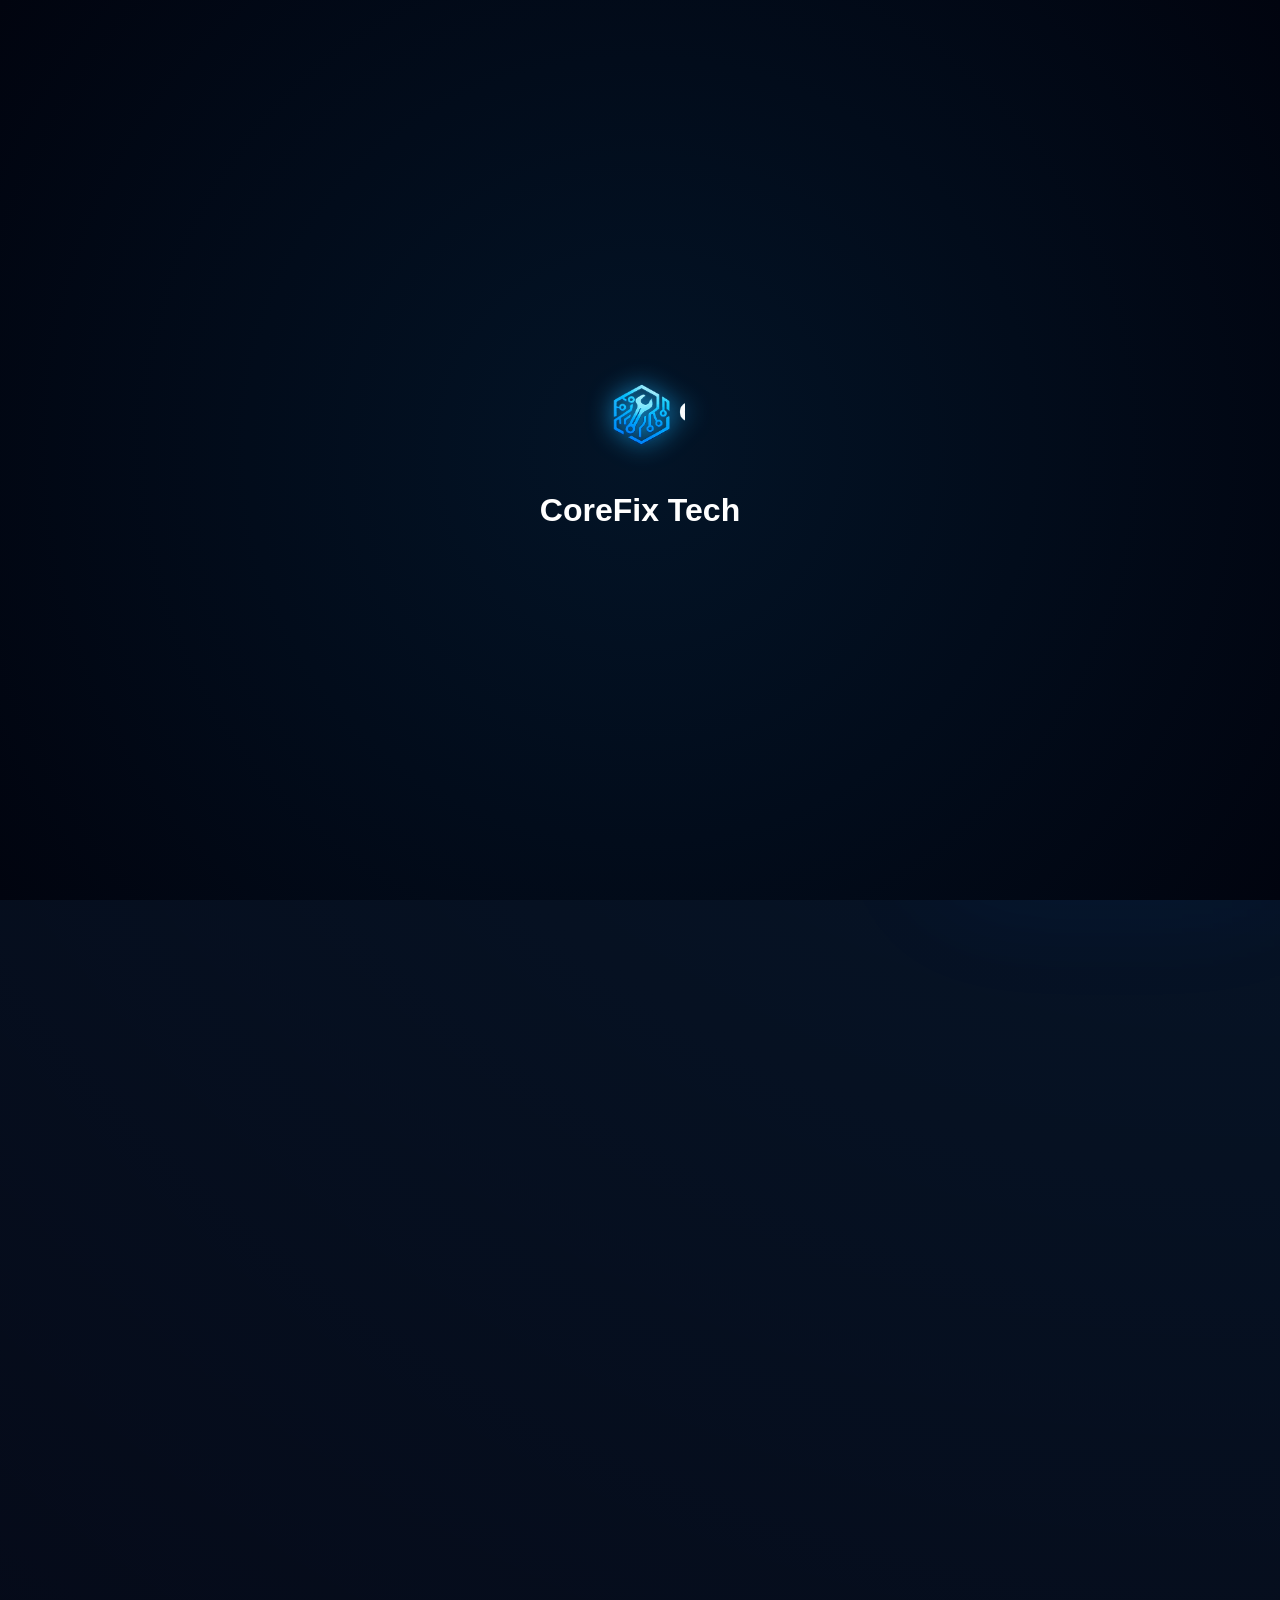
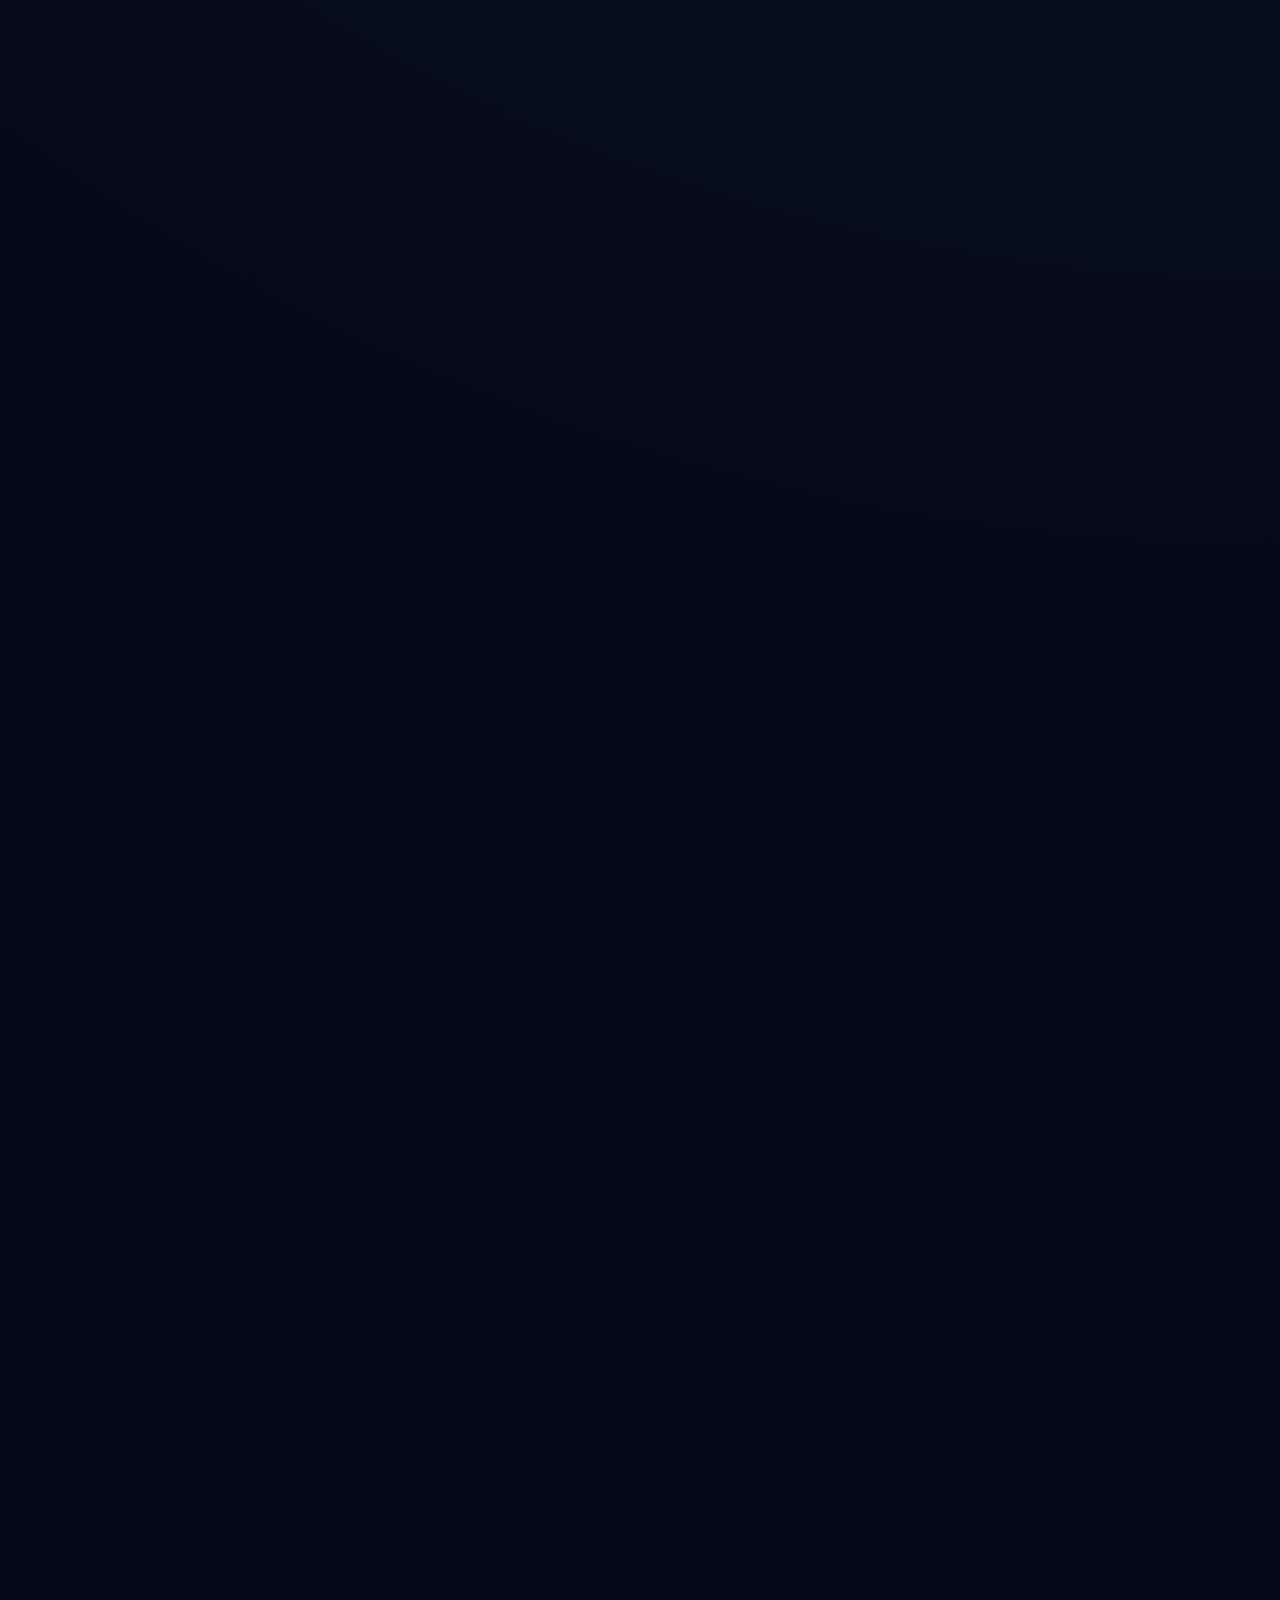
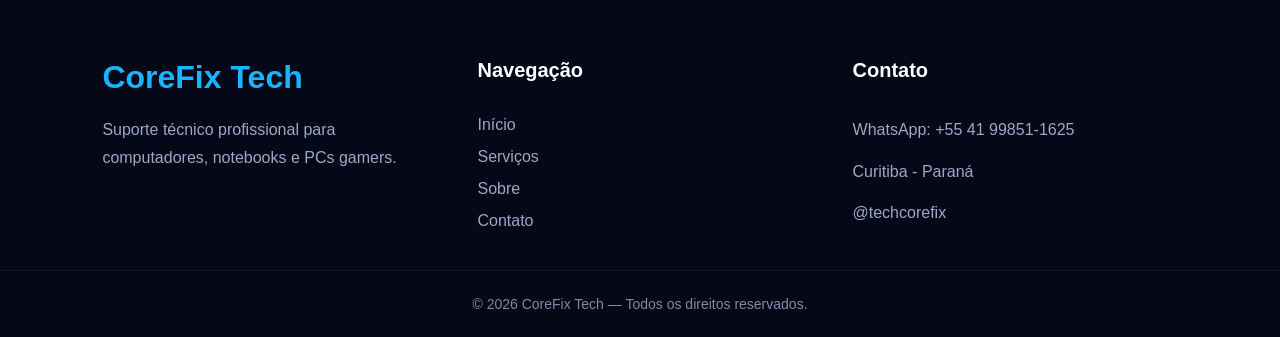
==== commit b1556561: "Add files via upload asd" ====
--- a/site-assistencia/index.html
+++ b/site-assistencia/index.html
@@ -44,9 +44,13 @@
 <meta property="og:title" content="CoreFix Tech">
 <meta property="og:description" content="Assistência técnica e criação de sites profissionais em Curitiba.">
 <meta property="og:image" content="corefix-icon.png">
-<meta property="og:type" content="website">
-  <meta charset="UTF-8">
-  <meta name="viewport" content="width=device-width, initial-scale=1.0">
+<meta property="og:type" content="website">
+  <meta charset="UTF-8">
+  <meta name="viewport" content="width=device-width, initial-scale=1.0">
+  <meta
+    http-equiv="Content-Security-Policy"
+    content="default-src 'self'; base-uri 'self'; object-src 'none'; script-src 'self' https://cdn.jsdelivr.net 'sha256-3yn8QTa+wjkhrNQE2Kwlxt23t2Zq40334HZyLZ9xeqM='; style-src 'self' https://fonts.googleapis.com https://cdnjs.cloudflare.com; font-src 'self' https://fonts.gstatic.com https://cdnjs.cloudflare.com; img-src 'self' https://images.unsplash.com data:; frame-src https://www.google.com; connect-src 'self' https://fonts.googleapis.com https://fonts.gstatic.com; form-action 'self' https://wa.me; upgrade-insecure-requests"
+  >
 
   <title>CoreFix Tech | Assistência Técnica em Curitiba</title>
 
@@ -63,10 +67,13 @@
 
   <!-- ICONS -->
 
-  <link
-    rel="stylesheet"
-    href="https://cdnjs.cloudflare.com/ajax/libs/font-awesome/6.5.1/css/all.min.css"
-  />
+  <link
+    rel="stylesheet"
+    href="https://cdnjs.cloudflare.com/ajax/libs/font-awesome/6.5.1/css/all.min.css"
+    integrity="sha384-t1nt8BQoYMLFN5p42tRAtuAAFQaCQODekUVeKKZrEnEyp4H2R0RHFz0KWpmj7i8g"
+    crossorigin="anonymous"
+    referrerpolicy="no-referrer"
+  />
 
 </head>
 
@@ -106,9 +113,10 @@
     </ul>
 
     <a
-      class="btn-nav"
-      href="https://wa.me/5541998511625"
-      target="_blank"
+      class="btn-nav"
+      href="https://wa.me/5541998511625"
+      target="_blank"
+      rel="noopener noreferrer"
     >
       WhatsApp
     </a>
@@ -137,9 +145,10 @@
     <div class="hero-buttons">
 
       <a
-        class="btn-primary"
-        href="https://wa.me/5541998511625"
-        target="_blank"
+        class="btn-primary"
+        href="https://wa.me/5541998511625"
+        target="_blank"
+        rel="noopener noreferrer"
       >
         Falar com Técnico
       </a>
@@ -423,10 +432,11 @@
       rápido, profissional e especializado.
     </p>
 
-    <a
-      href="https://wa.me/5541998511625"
-      target="_blank"
-      class="btn-primary"
+    <a
+      href="https://wa.me/5541998511625"
+      target="_blank"
+      class="btn-primary"
+      rel="noopener noreferrer"
     >
       Falar com Técnico
     </a>
@@ -581,10 +591,11 @@
 
   <div class="map-container">
 
-    <iframe
-      src="https://www.google.com/maps?q=Rua+Odilon+Negrao+200+Santa+Felicidade+Curitiba&output=embed"
-      allowfullscreen=""
-      loading="lazy">
+    <iframe
+      src="https://www.google.com/maps?q=Rua+Odilon+Negrao+200+Santa+Felicidade+Curitiba&output=embed"
+      allowfullscreen=""
+      loading="lazy"
+      referrerpolicy="strict-origin-when-cross-origin">
     </iframe>
 
   </div>
@@ -728,13 +739,18 @@
 
   </div>
 <a
-  href="https://wa.me/5541998511625"
-  class="whatsapp-float"
-  target="_blank"
+  href="https://wa.me/5541998511625"
+  class="whatsapp-float"
+  target="_blank"
+  rel="noopener noreferrer"
 >
   <i class="fa-brands fa-whatsapp"></i>
 </a>
-<script src="https://cdn.jsdelivr.net/npm/tsparticles@2/tsparticles.bundle.min.js"></script>
+<script
+  src="https://cdn.jsdelivr.net/npm/tsparticles@2.12.0/tsparticles.bundle.min.js"
+  integrity="sha384-gZSNMuUgSbqcltOBBRNXCH+szg+2C69ISFyCk2w+xsZc0iFU+bIVPfYPmLwLtNzz"
+  crossorigin="anonymous"
+></script>
 
 <script src="script.js"></script>
 </body>
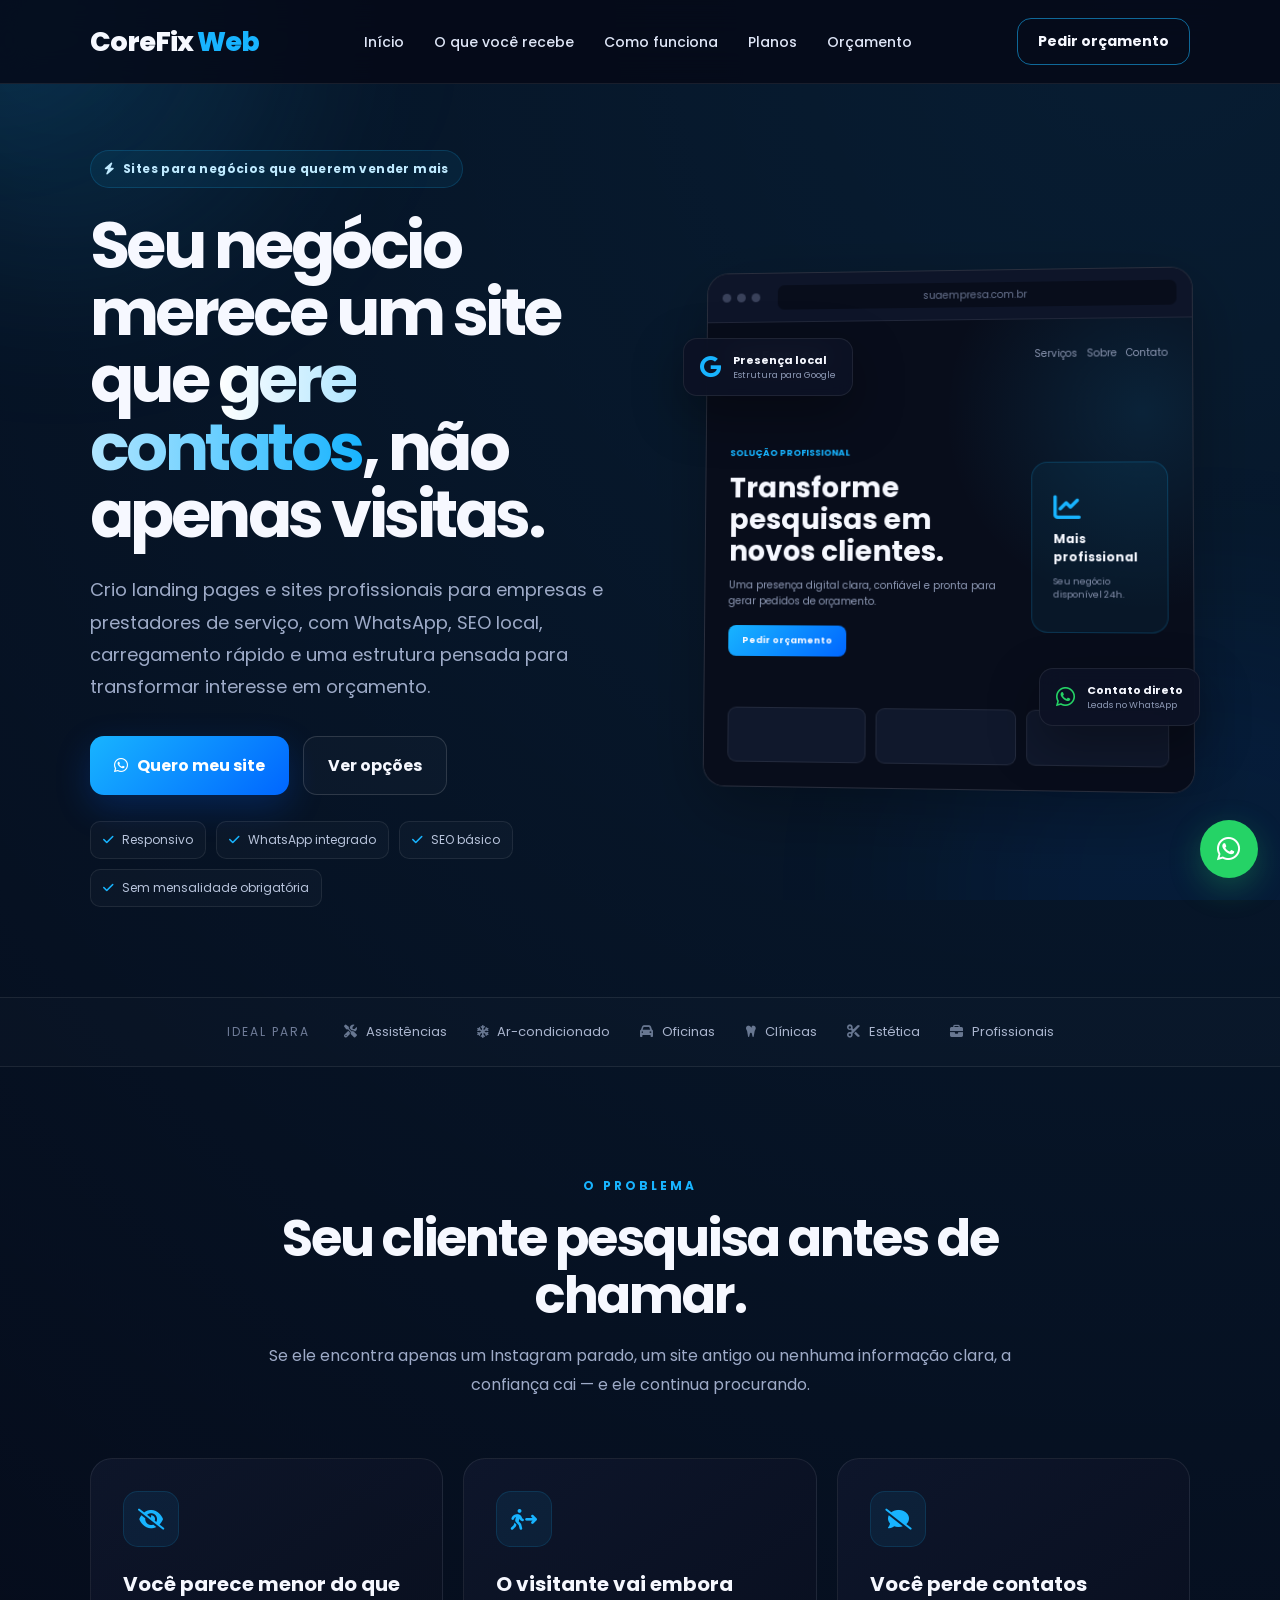
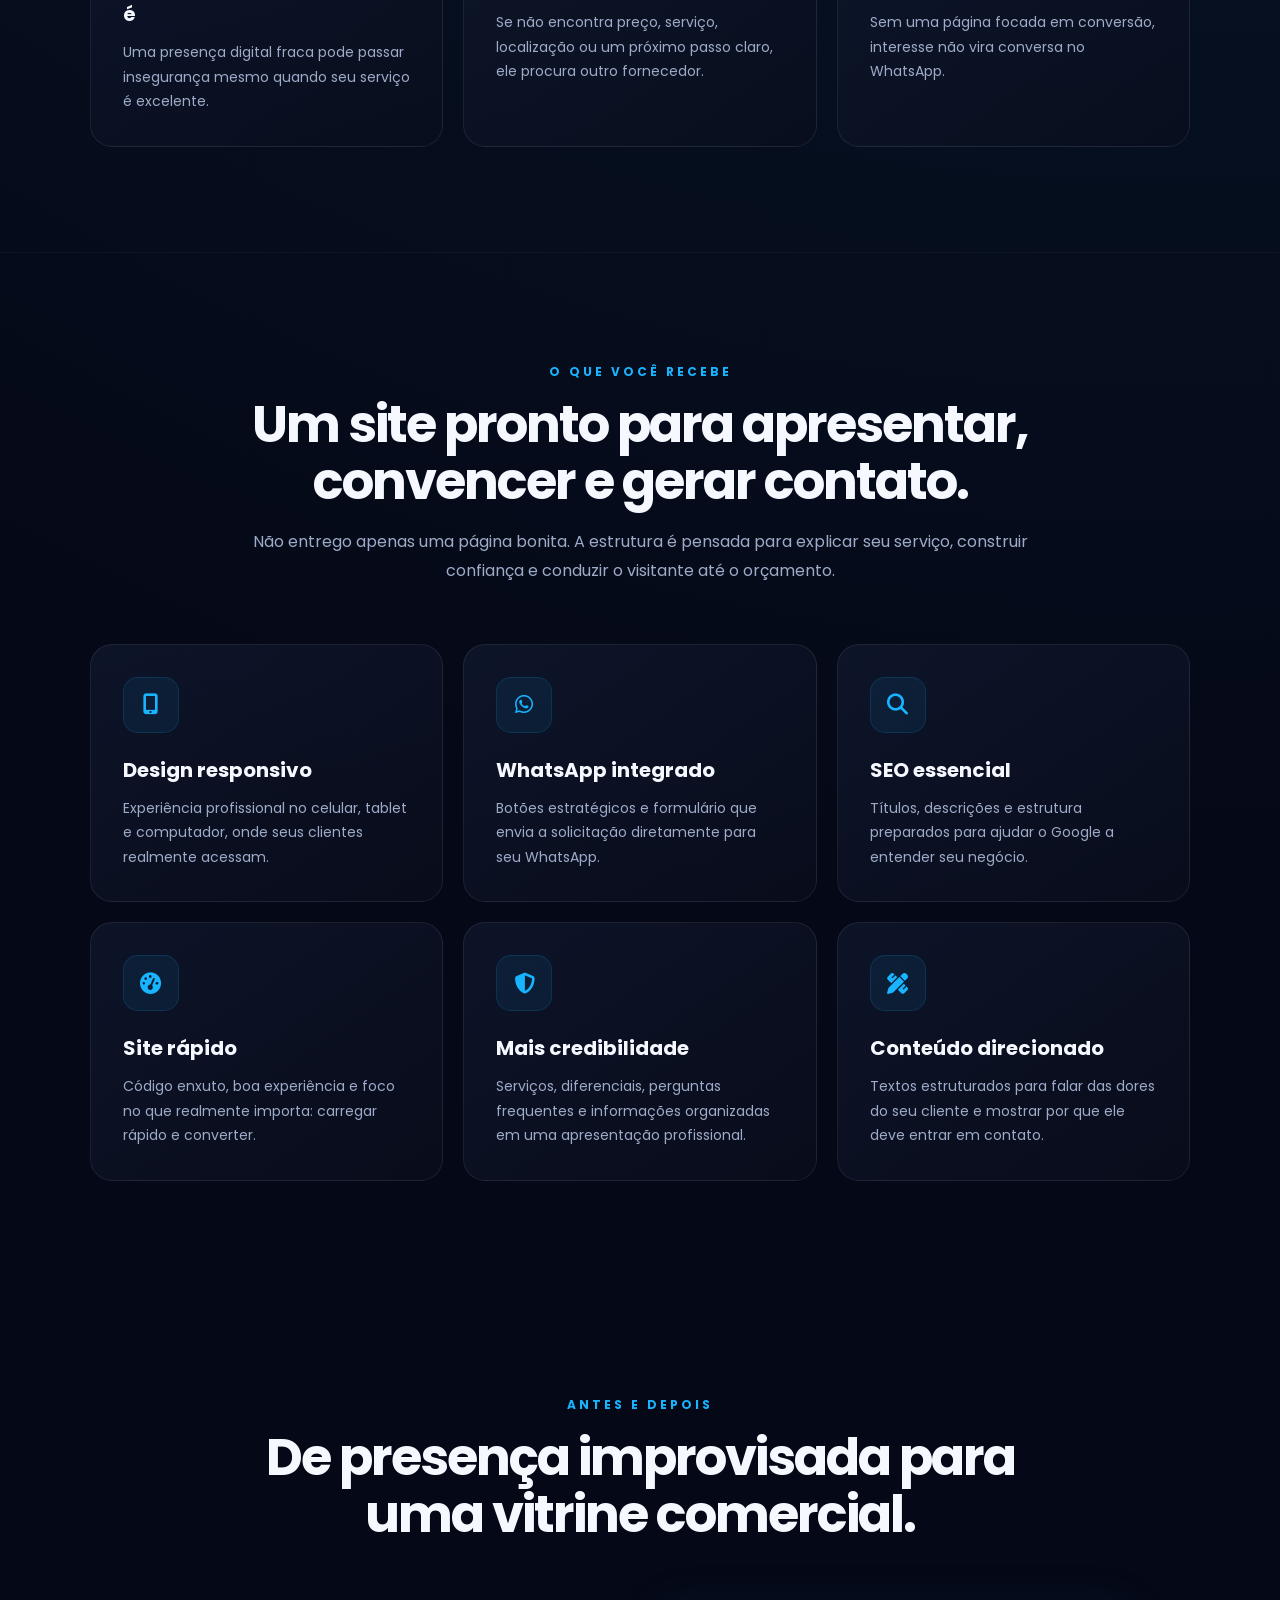
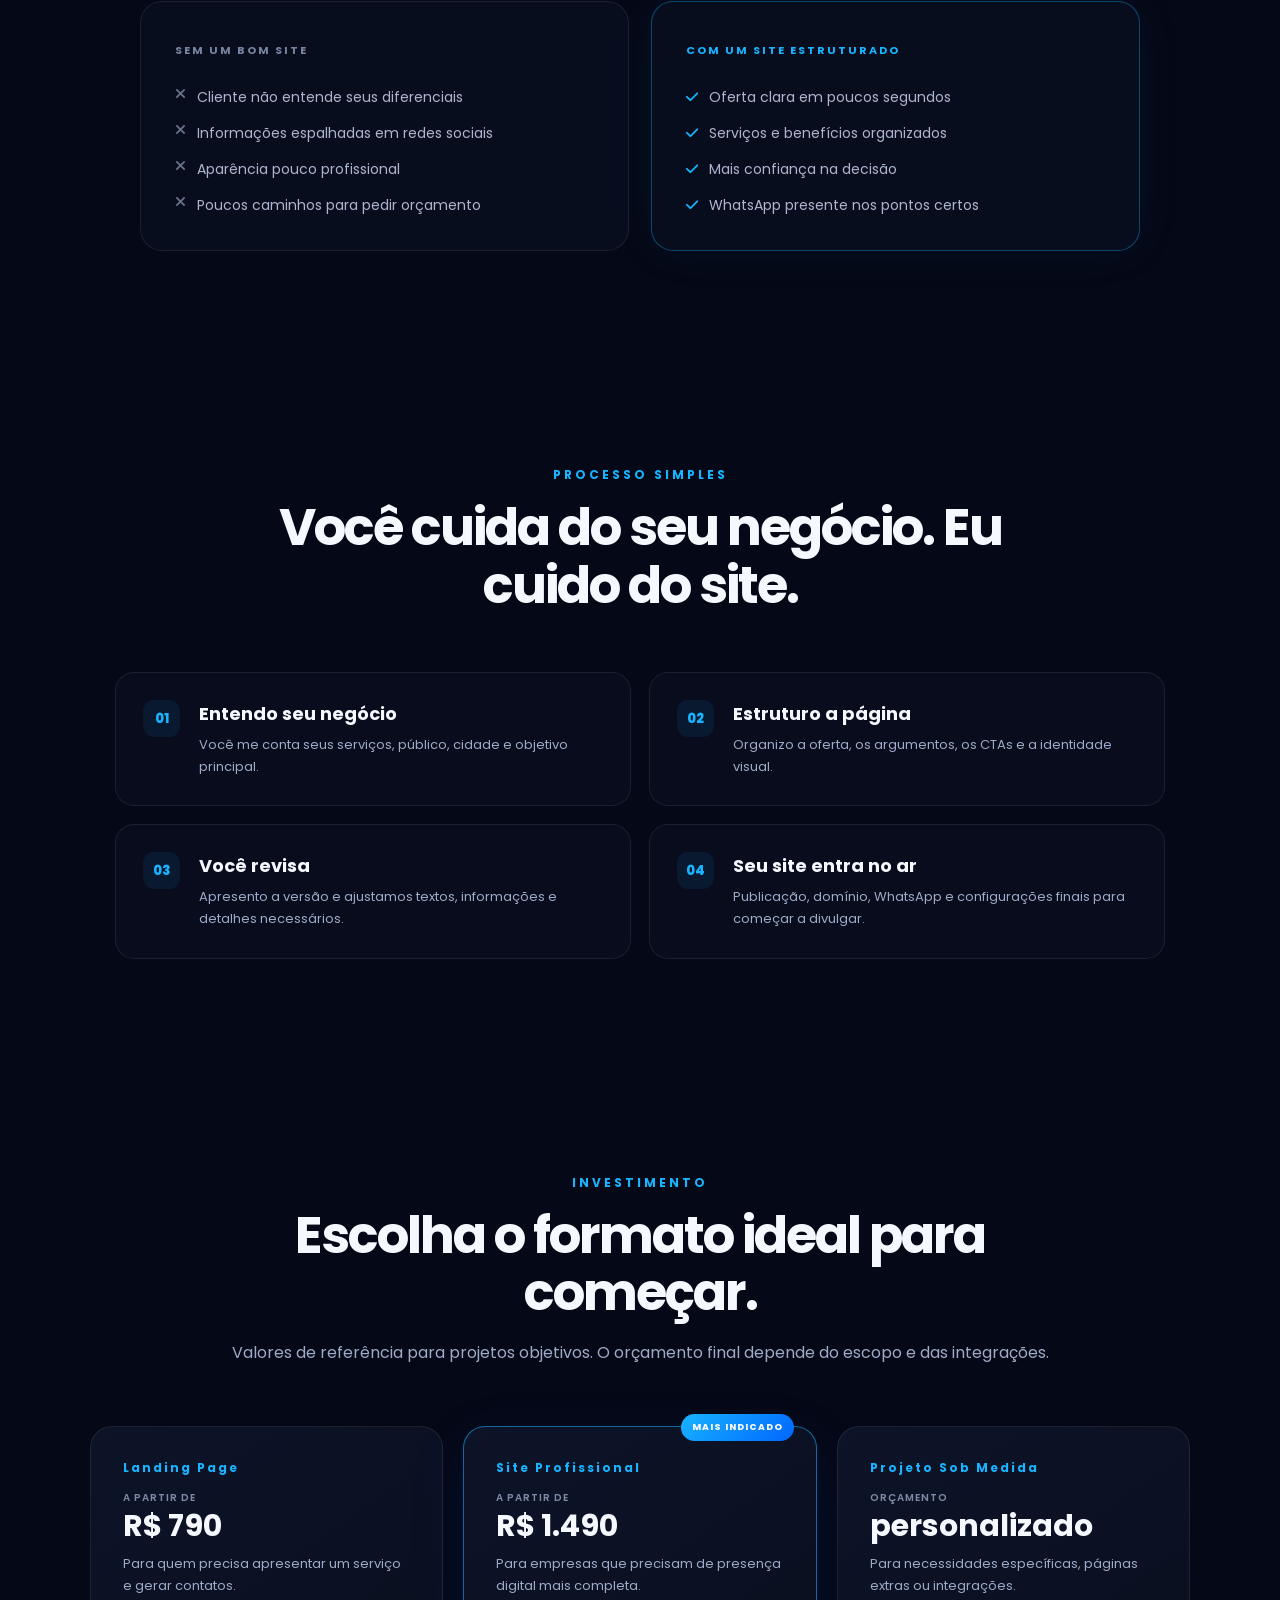
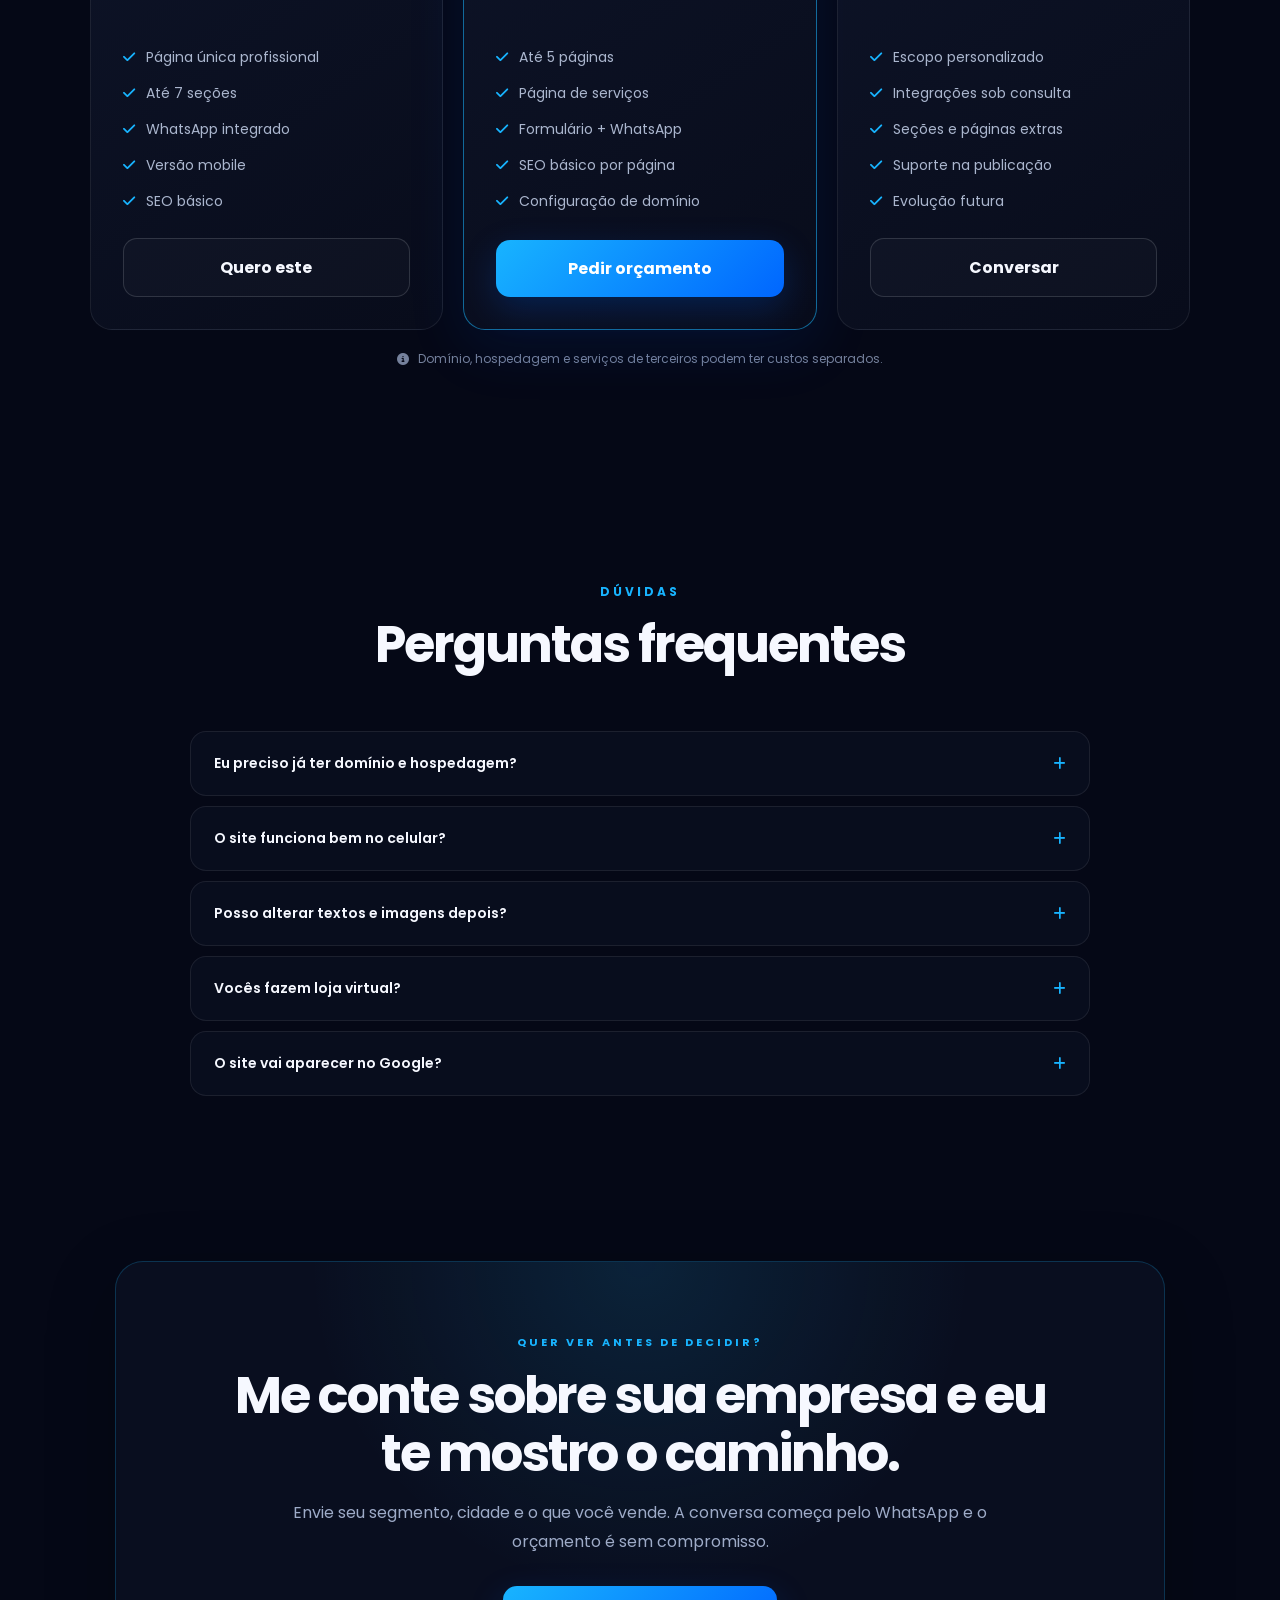
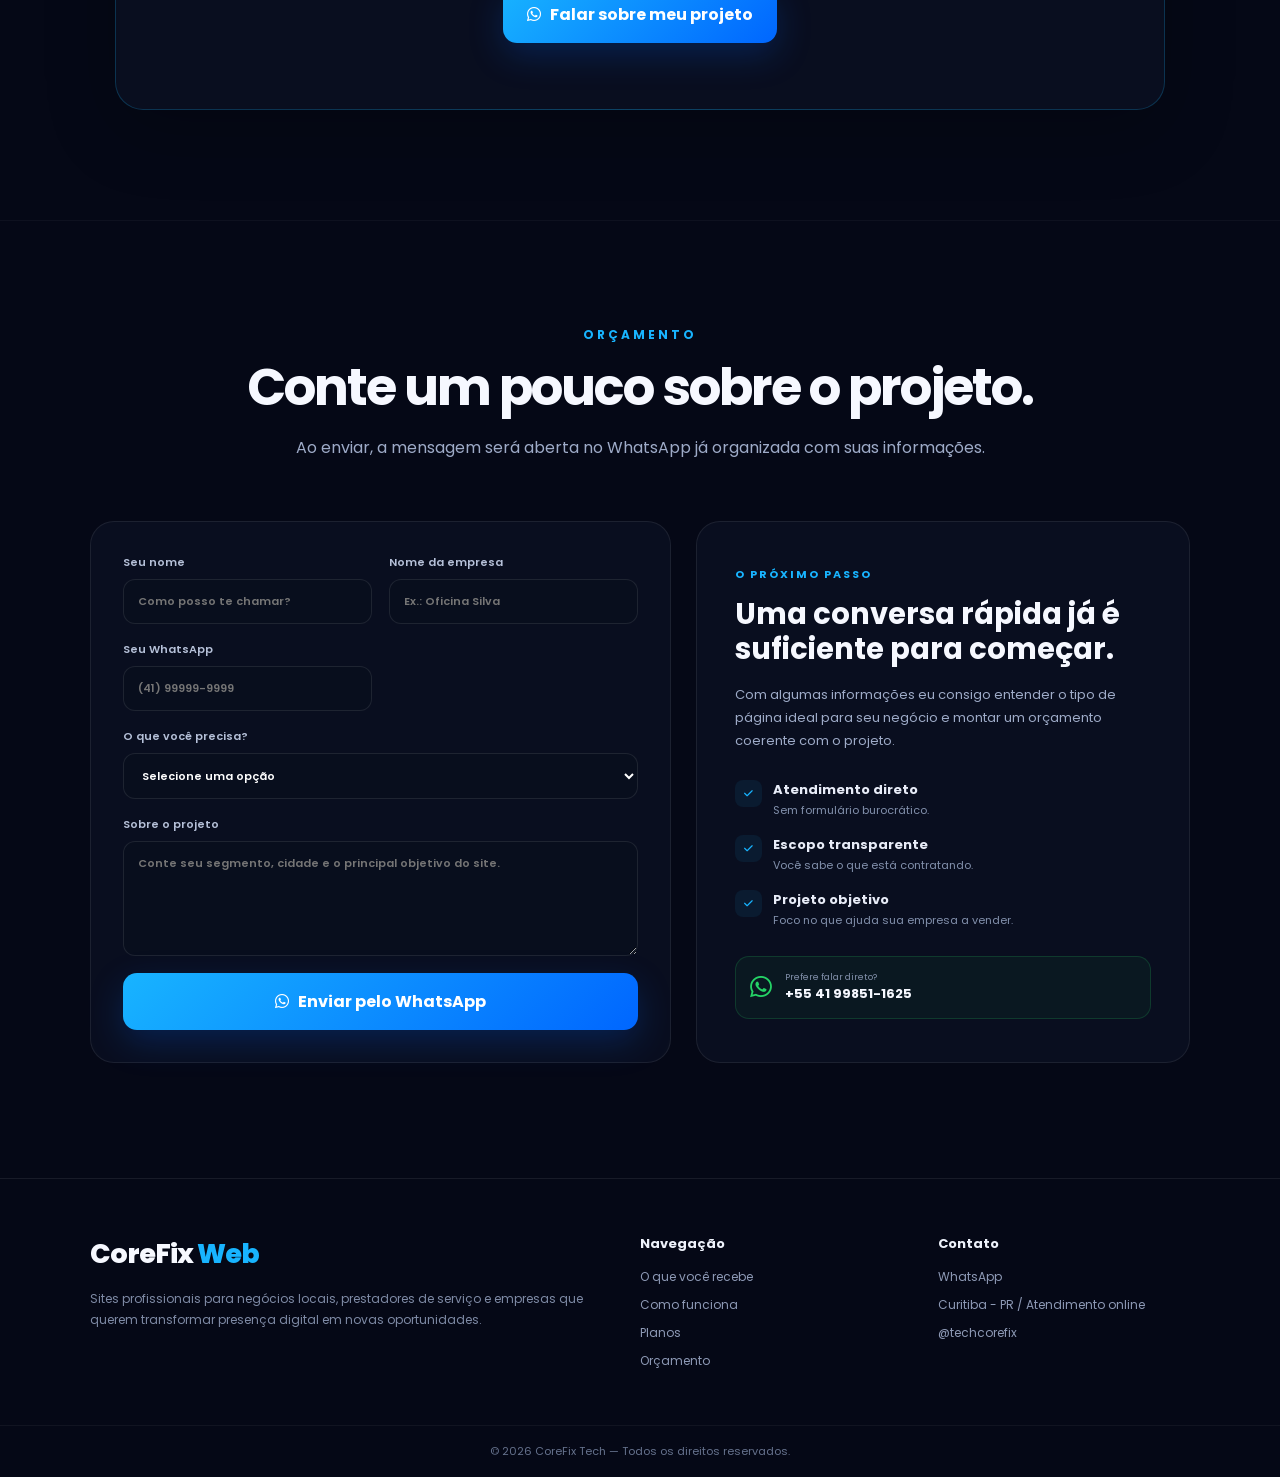
==== commit ba2bff67: "Add files via upload change site" ====
--- a/site-assistencia/index.html
+++ b/site-assistencia/index.html
@@ -1,758 +1,314 @@
-<!DOCTYPE html>
-<html lang="pt-BR">
-
-<head>
-
-  <script type="application/ld+json">
-{
-  "@context":"https://schema.org",
-  "@type":"LocalBusiness",
-  "name":"CoreFix Tech",
-  "image":"https://corefixtech.com.br/corefix-icon.png",
-  "url":"https://corefixtech.com.br",
-  "telephone":"+5541998511625",
-  "address":{
-    "@type":"PostalAddress",
-    "streetAddress":"Rua Odilon Negrão, 200",
-    "addressLocality":"Curitiba",
-    "addressRegion":"PR",
-    "postalCode":"82020-640",
-    "addressCountry":"BR"
-  },
-  "areaServed":"Curitiba",
-  "sameAs":[
-    "https://instagram.com/techcorefix"
-  ]
-}
-</script>
-    <meta name="google-site-verification" content="I0o3mt_ypv7OSFacwf9o33dNhpjR6aYJdbwvtfVz_eY" />
-<link rel="icon" href="corefix-icon.png">
-<meta
-name="description"
-content="Assistência técnica especializada em Curitiba. Manutenção de computadores, notebooks, redes Wi-Fi, suporte remoto e criação de sites profissionais."
->
-
-<meta
-name="keywords"
-content="assistência técnica Curitiba, manutenção notebook Curitiba, suporte técnico Curitiba, criação de sites Curitiba, redes wifi Curitiba"
->
-
-<meta
-name="author"
-content="CoreFix Tech"
->
-<meta property="og:title" content="CoreFix Tech">
-<meta property="og:description" content="Assistência técnica e criação de sites profissionais em Curitiba.">
-<meta property="og:image" content="corefix-icon.png">
-<meta property="og:type" content="website">
+<!DOCTYPE html>
+<html lang="pt-BR">
+<head>
   <meta charset="UTF-8">
   <meta name="viewport" content="width=device-width, initial-scale=1.0">
-  <meta
-    http-equiv="Content-Security-Policy"
-    content="default-src 'self'; base-uri 'self'; object-src 'none'; script-src 'self' https://cdn.jsdelivr.net 'sha256-3yn8QTa+wjkhrNQE2Kwlxt23t2Zq40334HZyLZ9xeqM='; style-src 'self' https://fonts.googleapis.com https://cdnjs.cloudflare.com; font-src 'self' https://fonts.gstatic.com https://cdnjs.cloudflare.com; img-src 'self' https://images.unsplash.com data:; frame-src https://www.google.com; connect-src 'self' https://fonts.googleapis.com https://fonts.gstatic.com; form-action 'self' https://wa.me; upgrade-insecure-requests"
-  >
-
-  <title>CoreFix Tech | Assistência Técnica em Curitiba</title>
-
-  <link rel="stylesheet" href="style.css">
-
-  <!-- FONT -->
-
-  <link rel="preconnect" href="https://fonts.googleapis.com">
-  <link rel="preconnect" href="https://fonts.gstatic.com" crossorigin>
-
-  <link
-    href="https://fonts.googleapis.com/css2?family=Poppins:wght@300;400;500;600;700;800&display=swap"
-    rel="stylesheet">
-
-  <!-- ICONS -->
-
-  <link
-    rel="stylesheet"
-    href="https://cdnjs.cloudflare.com/ajax/libs/font-awesome/6.5.1/css/all.min.css"
-    integrity="sha384-t1nt8BQoYMLFN5p42tRAtuAAFQaCQODekUVeKKZrEnEyp4H2R0RHFz0KWpmj7i8g"
-    crossorigin="anonymous"
-    referrerpolicy="no-referrer"
-  />
-
-</head>
-
-<body>
-    <div class="scroll-progress"></div>
-    <div id="particles-js"></div>
-    <div class="mesh-gradient"></div>
-    <div class="cursor-glow"></div>
-<div class="loader">
-
-  <div class="loader-content">
-
-    <img
-      src="corefix-icon.png"
-      alt="CoreFix Logo"
-      class="loader-logo"
-    >
-
-    <h1>CoreFix Tech</h1>
-
-  </div>
-
-</div>
-  <!-- NAVBAR -->
-
-  <nav class="navbar">
-
-    <div class="logo">
-      CoreFix Tech
-    </div>
-
-    <ul class="menu">
-      <li><a class="active" href="#">Início</a></li>
-      <li><a href="#services">Serviços</a></li>
-      <li><a href="#sobre">Sobre</a></li>
-      <li><a href="#contato">Contato</a></li>
-    </ul>
-
-    <a
-      class="btn-nav"
-      href="https://wa.me/5541998511625"
-      target="_blank"
-      rel="noopener noreferrer"
-    >
-      WhatsApp
-    </a>
-<div class="menu-toggle">
-  <span></span>
-  <span></span>
-  <span></span>
-</div>
-  </nav>
-
-  <!-- HERO -->
-
-<section class="hero">
-
-  <div class="hero-text">
-
-    <h1 class="gradient-text">
-Tecnologia, suporte técnico e criação de sites profissionais
-</h1>
-    <p>
-      Assistência técnica especializada, upgrades,
-suporte remoto e criação de sites profissionais
-para empresas e negócios em Curitiba.
-    </p>
-
-    <div class="hero-buttons">
-
-      <a
-        class="btn-primary"
-        href="https://wa.me/5541998511625"
-        target="_blank"
-        rel="noopener noreferrer"
-      >
-        Falar com Técnico
-      </a>
-
-      <a
-        class="btn-secondary"
-        href="#services"
-      >
-        Ver Serviços
-      </a>
-
-    </div>
-
-    <div class="hero-badges">
-
-      <span>✓ Atendimento em Curitiba</span>
-      <span>✓ Suporte Remoto</span>
-      <span>✓ Resposta Rápida</span>
-
-    </div>
-
-  </div>
-
-  <div class="hero-image">
-
-    <img
-      src="https://images.unsplash.com/photo-1587202372775-e229f172b9d7?q=80&w=1200&auto=format&fit=crop"
-      alt="Computador Gamer"
-    >
-
-  </div>
-
-</section>
-<!-- DEPOIMENTOS -->
-
-<section class="reviews reveal" id="avaliacoes">
-
-  <div class="section-title">
-    <span>AVALIAÇÕES</span>
-    <h2>O que nossos clientes dizem</h2>
-  </div>
-
-  <div class="reviews-grid">
-
-    <div class="review-card">
-
-      <div class="review-stars">
-        ★★★★★
-      </div>
-
-      <p>
-        Atendimento muito rápido e profissional.
-        Meu computador ficou muito mais rápido
-        depois da troca para SSD.
-      </p>
-
-      <div class="review-user">
-        <strong>Lucas Martins</strong>
-        <span>Cliente em Curitiba</span>
-      </div>
-
-    </div>
-
-    <div class="review-card">
-
-      <div class="review-stars">
-        ★★★★★
-      </div>
-
-      <p>
-        Resolveu um problema que outras assistências
-        não conseguiram. Atendimento excelente
-        e preço justo.
-      </p>
-
-      <div class="review-user">
-        <strong>Amanda Souza</strong>
-        <span>Suporte Remoto</span>
-      </div>
-
-    </div>
-
-    <div class="review-card">
-
-      <div class="review-stars">
-        ★★★★★
-      </div>
-
-      <p>
-        Muito atencioso e explicou tudo com clareza.
-        Recomendo para quem precisa de manutenção gamer.
-      </p>
-
-      <div class="review-user">
-        <strong>Felipe Costa</strong>
-        <span>Upgrade Gamer</span>
-      </div>
-
-    </div>
-
-  </div>
-
-</section>
-  <!-- SERVIÇOS -->
-
-  <section class="services reveal" id="services">
-
-    <span class="subtitle">
-      NOSSOS SERVIÇOS
-    </span>
-
-    <h2>
-      O que fazemos
-    </h2>
-
-    <div class="cards">
-
-      <div class="card">
-
-        <div class="icon">
-          <i class="fa-solid fa-computer"></i>
-        </div>
-
-        <h3>Formatação</h3>
-
-        <p>
-          Instalação completa do Windows com drivers,
-          programas essenciais e otimização.
-        </p>
-
-      </div>
-
-      <div class="card">
-
-        <div class="icon">
-          <i class="fa-solid fa-bolt"></i>
-        </div>
-
-        <h3>Upgrade SSD</h3>
-
-        <p>
-          Mais velocidade e desempenho para notebooks
-          e computadores.
-        </p>
-
-      </div>
-
-      <div class="card">
-
-        <div class="icon">
-          <i class="fa-solid fa-broom"></i>
-        </div>
-
-        <h3>Limpeza</h3>
-
-        <p>
-          Limpeza interna completa e troca de pasta térmica.
-        </p>
-
-      </div>
-
-      <div class="card">
-
-        <div class="icon">
-          <i class="fa-solid fa-gamepad"></i>
-        </div>
-
-        <h3>PC Gamer</h3>
-
-        <p>
-          Montagem, upgrades e otimização para jogos.
-        </p>
-
-      </div>
-
-    </div>
-
-  </section>
-
-  <!-- SOBRE -->
-
-  <section class="services reveal" id="sobre">
-
-    <span class="subtitle">
-      SOBRE NÓS
-    </span>
-
-    <h2>
-      Atendimento técnico especializado
-    </h2>
-
-    <div class="cards">
-
-      <div class="card">
-
-        <div class="icon">
-          <i class="fa-solid fa-shield"></i>
-        </div>
-
-        <h3>Segurança</h3>
-
-        <p>
-          Atendimento transparente e diagnóstico completo
-          para seu equipamento.
-        </p>
-
-      </div>
-
-      <div class="card">
-
-        <div class="icon">
-          <i class="fa-solid fa-gears"></i>
-        </div>
-
-        <h3>Experiência</h3>
-
-        <p>
-          Especializado em manutenção, upgrades e computadores gamers.
-        </p>
-
-      </div>
-
-      <div class="card">
-
-        <div class="icon">
-          <i class="fa-solid fa-headset"></i>
-        </div>
-
-        <h3>Suporte Remoto</h3>
-
-        <p>
-          Atendimento remoto para resolver problemas rapidamente.
-        </p>
-
-      </div>
-
-    </div>
-
-  </section>
-
-  <!-- STATS -->
-
-  <section class="stats reveal">
-
-  <div class="stat-card">
-    <h3>+100</h3>
-    <p>Clientes atendidos</p>
-  </div>
-
-  <div class="stat-card">
-    <h3>★★★★★</h3>
-    <p>Resposta rápida</p>
-  </div>
-
-  <div class="stat-card">
-    <h3>★★★★★</h3>
-    <p>Foco em desempenho</p>
-  </div>
-
-  <div class="stat-card">
-    <h3>★★★★★</h3>
-    <p>Atendimento profissional</p>
-  </div>
-
-</section>
-
-  <!-- CTA -->
-
-<section class="cta reveal">
-
-  <div class="cta-box">
-
-    <span>PRECISA DE AJUDA?</span>
-
-    <h2>
-      Seu computador lento ou com problemas?
-    </h2>
-
-    <p>
-      Fale conosco agora mesmo e receba atendimento
-      rápido, profissional e especializado.
-    </p>
-
-    <a
-      href="https://wa.me/5541998511625"
-      target="_blank"
-      class="btn-primary"
-      rel="noopener noreferrer"
-    >
-      Falar com Técnico
-    </a>
-
-  </div>
-
-</section>
-
-  <!-- CONTATO -->
-
-<section class="contact-section reveal" id="contato">
-
-  <div class="section-title">
-
-    <span>ORÇAMENTO</span>
-
-    <h2>Solicite um orçamento</h2>
-
-    <p>
-      Preencha as informações abaixo e fale diretamente conosco no WhatsApp.
-    </p>
-
-  </div>
-
-  <div class="contact-container">
-
-    <!-- FORM -->
-
-    <form class="contact-form" id="contactForm">
-
-      <input
-        type="text"
-        id="nome"
-        placeholder="Seu nome"
-        required
-      >
-
-      <input
-        type="text"
-        id="telefone"
-        placeholder="Seu WhatsApp"
-        required
-      >
-
-      <select id="servico">
-
-        <option>
-          Serviço desejado
-        </option>
-
-        <option>
-          Formatação
-        </option>
-
-        <option>
-          Upgrade SSD
-        </option>
-
-        <option>
-          Limpeza
-        </option>
-
-        <option>
-          PC Gamer
-        </option>
-
-        <option>
-          Criação de Sites
-        </option>
-
-      </select>
-
-      <textarea
-        id="mensagem"
-        placeholder="Descreva o problema ou projeto"
-      ></textarea>
-
-      <button type="submit" class="btn-primary">
-        Enviar no WhatsApp
-      </button>
-
-    </form>
-
-    <!-- INFO -->
-
-    <div class="contact-info">
-
-      <div class="info-card">
-
-  <i class="fa-brands fa-whatsapp"></i>
-
-  <h3>WhatsApp</h3>
-
-  <p>
-    +55 41 99851-1625
-  </p>
-
-  <p class="cnpj">
-    CNPJ: 66.766.944/0001-82
-  </p>
-
-</div>
-
-      <div class="info-card">
-
-        <i class="fa-solid fa-location-dot"></i>
-
-        <h3>Curitiba - PR</h3>
-
-        <p>
-          Rua Odilon Negrão, 200
-          Santa Felicidade
-        </p>
-
-      </div>
-
-      <div class="info-card">
-
-        <i class="fa-brands fa-instagram"></i>
-
-        <h3>Instagram</h3>
-
-        <p>
-          @techcorefix
-        </p>
-
-      </div>
-
-    </div>
-
-  </div>
-
-</section>
-  <!-- MAPA -->
-
-<section class="map-section reveal">
-
-  <div class="section-title">
-
-    <span>LOCALIZAÇÃO</span>
-
-    <h2>
-      Atendimento em Curitiba
-    </h2>
-
-    <p>
-      Rua Odilon Negrão, 200 — Santa Felicidade
-      Curitiba - Paraná
-    </p>
-
-  </div>
-
-  <div class="map-container">
-
-    <iframe
-      src="https://www.google.com/maps?q=Rua+Odilon+Negrao+200+Santa+Felicidade+Curitiba&output=embed"
-      allowfullscreen=""
-      loading="lazy"
-      referrerpolicy="strict-origin-when-cross-origin">
-    </iframe>
-
-  </div>
-
-</section>
-<!-- PROJETOS -->
-
-<section class="projects reveal">
-
-  <div class="section-title">
-
-    <span>PORTFÓLIO</span>
-
-    <h2>Sites que desenvolvemos</h2>
-
-    <p>
-      Landing pages modernas, sites profissionais
-      e páginas responsivas para empresas e negócios.
-    </p>
-
-  </div>
-
-  <div class="projects-grid">
-
-    <!-- PROJETO 1 -->
-
-    <div class="project-card">
-
-      <img
-        src="https://images.unsplash.com/photo-1460925895917-afdab827c52f?q=80&w=1200&auto=format&fit=crop"
-        alt="Projeto Website"
-      >
-
-      <div class="project-content">
-
-        <span>Landing Page</span>
-
-        <h3>Site Empresarial Moderno</h3>
-
-        <p>
-          Layout premium com foco em conversão,
-          design responsivo e visual profissional.
-        </p>
-
-      </div>
-
-    </div>
-
-    <!-- PROJETO 2 -->
-
-    <div class="project-card">
-
-      <img
-        src="https://images.unsplash.com/photo-1496171367470-9ed9a91ea931?q=80&w=1200&auto=format&fit=crop"
-        alt="Projeto Website"
-      >
-
-      <div class="project-content">
-
-        <span>Portfólio</span>
-
-        <h3>Website para Negócios</h3>
-
-        <p>
-          Desenvolvimento de páginas modernas
-          para empresas e profissionais.
-        </p>
-
-      </div>
-
-    </div>
-
-    <!-- PROJETO 3 -->
-
-    <div class="project-card">
-
-      <img
-        src="https://images.unsplash.com/photo-1516321318423-f06f85e504b3?q=80&w=1200&auto=format&fit=crop"
-        alt="Projeto Website"
-      >
-
-      <div class="project-content">
-
-        <span>Responsive Design</span>
-
-        <h3>Sites Responsivos</h3>
-
-        <p>
-          Experiência moderna para celular,
-          tablet e computadores.
-        </p>
-
-      </div>
-
-    </div>
-
-  </div>
-
-</section>
-  <!-- FOOTER -->
-
-  <footer class="footer">
-
-    <div class="footer-logo">
-
-      <h2>CoreFix Tech</h2>
-
-      <p>
-        Suporte técnico profissional para computadores,
-        notebooks e PCs gamers.
-      </p>
-
-    </div>
-
-    <div class="footer-links">
-
-      <h3>Navegação</h3>
-
-      <a href="#">Início</a>
-      <a href="#services">Serviços</a>
-      <a href="#sobre">Sobre</a>
-      <a href="#contato">Contato</a>
-
-    </div>
-
-    <div class="footer-contact">
-
-      <h3>Contato</h3>
-
-      <p>WhatsApp: +55 41 99851-1625</p>
-      <p>Curitiba - Paraná</p>
-      <p>@techcorefix</p>
-
-    </div>
-
-  </footer>
-
-  <div class="footer-bottom">
-
-    © 2026 CoreFix Tech — Todos os direitos reservados.
-
-  </div>
-<a
-  href="https://wa.me/5541998511625"
-  class="whatsapp-float"
-  target="_blank"
-  rel="noopener noreferrer"
->
-  <i class="fa-brands fa-whatsapp"></i>
-</a>
-<script
-  src="https://cdn.jsdelivr.net/npm/tsparticles@2.12.0/tsparticles.bundle.min.js"
-  integrity="sha384-gZSNMuUgSbqcltOBBRNXCH+szg+2C69ISFyCk2w+xsZc0iFU+bIVPfYPmLwLtNzz"
-  crossorigin="anonymous"
-></script>
-
-<script src="script.js"></script>
-</body>
-
-</html>
+  <meta name="description" content="Criação de sites profissionais e landing pages para negócios locais. Sites rápidos, responsivos e focados em transformar visitas em contatos pelo WhatsApp.">
+  <meta name="keywords" content="criação de sites Curitiba, landing page Curitiba, site para empresa, site profissional, site para negócios locais">
+  <meta name="author" content="CoreFix Tech">
+  <meta property="og:title" content="CoreFix Tech | Sites que transformam visitas em clientes">
+  <meta property="og:description" content="Sites profissionais para negócios locais, com WhatsApp, SEO local e foco em conversão.">
+  <meta property="og:image" content="corefix-icon.png">
+  <meta property="og:type" content="website">
+  <link rel="icon" href="corefix-icon.png">
+  <title>CoreFix Tech | Criação de Sites para Negócios Locais</title>
+
+  <link rel="preconnect" href="https://fonts.googleapis.com">
+  <link rel="preconnect" href="https://fonts.gstatic.com" crossorigin>
+  <link href="https://fonts.googleapis.com/css2?family=Poppins:wght@300;400;500;600;700;800&display=swap" rel="stylesheet">
+  <link rel="stylesheet" href="https://cdnjs.cloudflare.com/ajax/libs/font-awesome/6.5.1/css/all.min.css">
+  <link rel="stylesheet" href="style.css">
+
+  <script type="application/ld+json">
+  {
+    "@context":"https://schema.org",
+    "@type":"ProfessionalService",
+    "name":"CoreFix Tech",
+    "url":"https://corefixtech.com.br",
+    "telephone":"+5541998511625",
+    "areaServed":"Brasil",
+    "serviceType":["Criação de sites","Landing pages","Sites para negócios locais","SEO local"]
+  }
+  </script>
+</head>
+<body>
+  <div class="scroll-progress"></div>
+  <div class="mesh-gradient"></div>
+  <div class="cursor-glow"></div>
+
+  <nav class="navbar">
+    <a href="#inicio" class="logo">CoreFix <span>Web</span></a>
+    <ul class="menu">
+      <li><a href="#inicio">Início</a></li>
+      <li><a href="#solucoes">O que você recebe</a></li>
+      <li><a href="#processo">Como funciona</a></li>
+      <li><a href="#planos">Planos</a></li>
+      <li><a href="#contato">Orçamento</a></li>
+    </ul>
+    <a class="btn-nav" href="https://wa.me/5541998511625?text=Ol%C3%A1!%20Quero%20um%20or%C3%A7amento%20para%20um%20site." target="_blank" rel="noopener noreferrer">Pedir orçamento</a>
+    <button class="menu-toggle" aria-label="Abrir menu" aria-expanded="false">
+      <span></span><span></span><span></span>
+    </button>
+  </nav>
+
+  <main>
+    <section class="hero" id="inicio">
+      <div class="hero-text">
+        <span class="eyebrow"><i class="fa-solid fa-bolt"></i> Sites para negócios que querem vender mais</span>
+        <h1>Seu negócio merece um site que <span class="gradient-text">gere contatos</span>, não apenas visitas.</h1>
+        <p>Crio landing pages e sites profissionais para empresas e prestadores de serviço, com WhatsApp, SEO local, carregamento rápido e uma estrutura pensada para transformar interesse em orçamento.</p>
+
+        <div class="hero-buttons">
+          <a class="btn-primary" href="https://wa.me/5541998511625?text=Ol%C3%A1!%20Quero%20ver%20como%20ficaria%20um%20site%20para%20meu%20neg%C3%B3cio." target="_blank" rel="noopener noreferrer">
+            <i class="fa-brands fa-whatsapp"></i> Quero meu site
+          </a>
+          <a class="btn-secondary" href="#planos">Ver opções</a>
+        </div>
+
+        <div class="hero-badges">
+          <span><i class="fa-solid fa-check"></i> Responsivo</span>
+          <span><i class="fa-solid fa-check"></i> WhatsApp integrado</span>
+          <span><i class="fa-solid fa-check"></i> SEO básico</span>
+          <span><i class="fa-solid fa-check"></i> Sem mensalidade obrigatória</span>
+        </div>
+      </div>
+
+      <div class="hero-visual" aria-label="Exemplo de site profissional">
+        <div class="browser-window">
+          <div class="browser-top">
+            <div class="browser-dots"><span></span><span></span><span></span></div>
+            <div class="browser-address">suaempresa.com.br</div>
+          </div>
+          <div class="browser-body">
+            <div class="mock-nav"><strong>Sua Empresa</strong><span>Serviços &nbsp; Sobre &nbsp; Contato</span></div>
+            <div class="mock-hero">
+              <div>
+                <small>SOLUÇÃO PROFISSIONAL</small>
+                <h3>Transforme pesquisas em novos clientes.</h3>
+                <p>Uma presença digital clara, confiável e pronta para gerar pedidos de orçamento.</p>
+                <div class="mock-button">Pedir orçamento</div>
+              </div>
+              <div class="mock-card">
+                <i class="fa-solid fa-chart-line"></i>
+                <strong>Mais profissional</strong>
+                <span>Seu negócio disponível 24h.</span>
+              </div>
+            </div>
+            <div class="mock-strip"><span></span><span></span><span></span></div>
+          </div>
+        </div>
+        <div class="floating-card card-whatsapp"><i class="fa-brands fa-whatsapp"></i><div><strong>Contato direto</strong><span>Leads no WhatsApp</span></div></div>
+        <div class="floating-card card-google"><i class="fa-brands fa-google"></i><div><strong>Presença local</strong><span>Estrutura para Google</span></div></div>
+      </div>
+    </section>
+
+    <section class="trust-bar">
+      <p>Ideal para</p>
+      <div class="trust-items">
+        <span><i class="fa-solid fa-screwdriver-wrench"></i> Assistências</span>
+        <span><i class="fa-solid fa-snowflake"></i> Ar-condicionado</span>
+        <span><i class="fa-solid fa-car"></i> Oficinas</span>
+        <span><i class="fa-solid fa-tooth"></i> Clínicas</span>
+        <span><i class="fa-solid fa-scissors"></i> Estética</span>
+        <span><i class="fa-solid fa-briefcase"></i> Profissionais</span>
+      </div>
+    </section>
+
+    <section class="section problem reveal">
+      <div class="section-heading">
+        <span>O PROBLEMA</span>
+        <h2>Seu cliente pesquisa antes de chamar.</h2>
+        <p>Se ele encontra apenas um Instagram parado, um site antigo ou nenhuma informação clara, a confiança cai — e ele continua procurando.</p>
+      </div>
+      <div class="problem-grid">
+        <article class="problem-card"><div class="problem-icon"><i class="fa-solid fa-eye-slash"></i></div><h3>Você parece menor do que é</h3><p>Uma presença digital fraca pode passar insegurança mesmo quando seu serviço é excelente.</p></article>
+        <article class="problem-card"><div class="problem-icon"><i class="fa-solid fa-person-walking-arrow-right"></i></div><h3>O visitante vai embora</h3><p>Se não encontra preço, serviço, localização ou um próximo passo claro, ele procura outro fornecedor.</p></article>
+        <article class="problem-card"><div class="problem-icon"><i class="fa-solid fa-comment-slash"></i></div><h3>Você perde contatos</h3><p>Sem uma página focada em conversão, interesse não vira conversa no WhatsApp.</p></article>
+      </div>
+    </section>
+
+    <section class="section solutions reveal" id="solucoes">
+      <div class="section-heading">
+        <span>O QUE VOCÊ RECEBE</span>
+        <h2>Um site pronto para apresentar, convencer e gerar contato.</h2>
+        <p>Não entrego apenas uma página bonita. A estrutura é pensada para explicar seu serviço, construir confiança e conduzir o visitante até o orçamento.</p>
+      </div>
+      <div class="cards">
+        <article class="card"><div class="icon"><i class="fa-solid fa-mobile-screen-button"></i></div><h3>Design responsivo</h3><p>Experiência profissional no celular, tablet e computador, onde seus clientes realmente acessam.</p></article>
+        <article class="card"><div class="icon"><i class="fa-brands fa-whatsapp"></i></div><h3>WhatsApp integrado</h3><p>Botões estratégicos e formulário que envia a solicitação diretamente para seu WhatsApp.</p></article>
+        <article class="card"><div class="icon"><i class="fa-solid fa-magnifying-glass"></i></div><h3>SEO essencial</h3><p>Títulos, descrições e estrutura preparados para ajudar o Google a entender seu negócio.</p></article>
+        <article class="card"><div class="icon"><i class="fa-solid fa-gauge-high"></i></div><h3>Site rápido</h3><p>Código enxuto, boa experiência e foco no que realmente importa: carregar rápido e converter.</p></article>
+        <article class="card"><div class="icon"><i class="fa-solid fa-shield-halved"></i></div><h3>Mais credibilidade</h3><p>Serviços, diferenciais, perguntas frequentes e informações organizadas em uma apresentação profissional.</p></article>
+        <article class="card"><div class="icon"><i class="fa-solid fa-pen-ruler"></i></div><h3>Conteúdo direcionado</h3><p>Textos estruturados para falar das dores do seu cliente e mostrar por que ele deve entrar em contato.</p></article>
+      </div>
+    </section>
+
+    <section class="section comparison reveal">
+      <div class="section-heading">
+        <span>ANTES E DEPOIS</span>
+        <h2>De presença improvisada para uma vitrine comercial.</h2>
+      </div>
+      <div class="comparison-grid">
+        <div class="comparison-card muted">
+          <span class="comparison-label">SEM UM BOM SITE</span>
+          <ul>
+            <li><i class="fa-solid fa-xmark"></i> Cliente não entende seus diferenciais</li>
+            <li><i class="fa-solid fa-xmark"></i> Informações espalhadas em redes sociais</li>
+            <li><i class="fa-solid fa-xmark"></i> Aparência pouco profissional</li>
+            <li><i class="fa-solid fa-xmark"></i> Poucos caminhos para pedir orçamento</li>
+          </ul>
+        </div>
+        <div class="comparison-card highlight">
+          <span class="comparison-label">COM UM SITE ESTRUTURADO</span>
+          <ul>
+            <li><i class="fa-solid fa-check"></i> Oferta clara em poucos segundos</li>
+            <li><i class="fa-solid fa-check"></i> Serviços e benefícios organizados</li>
+            <li><i class="fa-solid fa-check"></i> Mais confiança na decisão</li>
+            <li><i class="fa-solid fa-check"></i> WhatsApp presente nos pontos certos</li>
+          </ul>
+        </div>
+      </div>
+    </section>
+
+    <section class="section process reveal" id="processo">
+      <div class="section-heading">
+        <span>PROCESSO SIMPLES</span>
+        <h2>Você cuida do seu negócio. Eu cuido do site.</h2>
+      </div>
+      <div class="steps">
+        <article class="step"><span>01</span><div><h3>Entendo seu negócio</h3><p>Você me conta seus serviços, público, cidade e objetivo principal.</p></div></article>
+        <article class="step"><span>02</span><div><h3>Estruturo a página</h3><p>Organizo a oferta, os argumentos, os CTAs e a identidade visual.</p></div></article>
+        <article class="step"><span>03</span><div><h3>Você revisa</h3><p>Apresento a versão e ajustamos textos, informações e detalhes necessários.</p></div></article>
+        <article class="step"><span>04</span><div><h3>Seu site entra no ar</h3><p>Publicação, domínio, WhatsApp e configurações finais para começar a divulgar.</p></div></article>
+      </div>
+    </section>
+
+    <section class="section plans reveal" id="planos">
+      <div class="section-heading">
+        <span>INVESTIMENTO</span>
+        <h2>Escolha o formato ideal para começar.</h2>
+        <p>Valores de referência para projetos objetivos. O orçamento final depende do escopo e das integrações.</p>
+      </div>
+      <div class="plans-grid">
+        <article class="plan-card">
+          <span class="plan-name">Landing Page</span>
+          <h3><small>a partir de</small> R$ 790</h3>
+          <p>Para quem precisa apresentar um serviço e gerar contatos.</p>
+          <ul>
+            <li><i class="fa-solid fa-check"></i> Página única profissional</li>
+            <li><i class="fa-solid fa-check"></i> Até 7 seções</li>
+            <li><i class="fa-solid fa-check"></i> WhatsApp integrado</li>
+            <li><i class="fa-solid fa-check"></i> Versão mobile</li>
+            <li><i class="fa-solid fa-check"></i> SEO básico</li>
+          </ul>
+          <a href="https://wa.me/5541998511625?text=Ol%C3%A1!%20Tenho%20interesse%20na%20Landing%20Page%20a%20partir%20de%20R%24%20790." target="_blank" rel="noopener noreferrer" class="btn-secondary plan-btn">Quero este</a>
+        </article>
+
+        <article class="plan-card featured">
+          <div class="popular">MAIS INDICADO</div>
+          <span class="plan-name">Site Profissional</span>
+          <h3><small>a partir de</small> R$ 1.490</h3>
+          <p>Para empresas que precisam de presença digital mais completa.</p>
+          <ul>
+            <li><i class="fa-solid fa-check"></i> Até 5 páginas</li>
+            <li><i class="fa-solid fa-check"></i> Página de serviços</li>
+            <li><i class="fa-solid fa-check"></i> Formulário + WhatsApp</li>
+            <li><i class="fa-solid fa-check"></i> SEO básico por página</li>
+            <li><i class="fa-solid fa-check"></i> Configuração de domínio</li>
+          </ul>
+          <a href="https://wa.me/5541998511625?text=Ol%C3%A1!%20Tenho%20interesse%20no%20Site%20Profissional%20a%20partir%20de%20R%24%201.490." target="_blank" rel="noopener noreferrer" class="btn-primary plan-btn">Pedir orçamento</a>
+        </article>
+
+        <article class="plan-card">
+          <span class="plan-name">Projeto Sob Medida</span>
+          <h3><small>orçamento</small> personalizado</h3>
+          <p>Para necessidades específicas, páginas extras ou integrações.</p>
+          <ul>
+            <li><i class="fa-solid fa-check"></i> Escopo personalizado</li>
+            <li><i class="fa-solid fa-check"></i> Integrações sob consulta</li>
+            <li><i class="fa-solid fa-check"></i> Seções e páginas extras</li>
+            <li><i class="fa-solid fa-check"></i> Suporte na publicação</li>
+            <li><i class="fa-solid fa-check"></i> Evolução futura</li>
+          </ul>
+          <a href="https://wa.me/5541998511625?text=Ol%C3%A1!%20Quero%20conversar%20sobre%20um%20projeto%20de%20site%20sob%20medida." target="_blank" rel="noopener noreferrer" class="btn-secondary plan-btn">Conversar</a>
+        </article>
+      </div>
+      <p class="pricing-note"><i class="fa-solid fa-circle-info"></i> Domínio, hospedagem e serviços de terceiros podem ter custos separados.</p>
+    </section>
+
+    <section class="section faq reveal">
+      <div class="section-heading"><span>DÚVIDAS</span><h2>Perguntas frequentes</h2></div>
+      <div class="faq-list">
+        <details><summary>Eu preciso já ter domínio e hospedagem?<i class="fa-solid fa-plus"></i></summary><p>Não. Posso orientar na escolha e configurar o domínio e a hospedagem durante a publicação.</p></details>
+        <details><summary>O site funciona bem no celular?<i class="fa-solid fa-plus"></i></summary><p>Sim. Todo projeto é desenvolvido de forma responsiva, com prioridade para uma boa experiência em smartphones.</p></details>
+        <details><summary>Posso alterar textos e imagens depois?<i class="fa-solid fa-plus"></i></summary><p>Sim. Pequenas alterações podem ser combinadas após a entrega, e também é possível contratar manutenção quando necessário.</p></details>
+        <details><summary>Vocês fazem loja virtual?<i class="fa-solid fa-plus"></i></summary><p>Projetos com catálogo, pagamento, área do cliente ou outras integrações são avaliados como projetos sob medida.</p></details>
+        <details><summary>O site vai aparecer no Google?<i class="fa-solid fa-plus"></i></summary><p>O site é entregue com uma base técnica de SEO. Posicionamento orgânico depende também de concorrência, conteúdo, autoridade e estratégia contínua.</p></details>
+      </div>
+    </section>
+
+    <section class="cta reveal">
+      <div class="cta-box">
+        <span>QUER VER ANTES DE DECIDIR?</span>
+        <h2>Me conte sobre sua empresa e eu te mostro o caminho.</h2>
+        <p>Envie seu segmento, cidade e o que você vende. A conversa começa pelo WhatsApp e o orçamento é sem compromisso.</p>
+        <a href="https://wa.me/5541998511625?text=Ol%C3%A1!%20Quero%20um%20site%20para%20meu%20neg%C3%B3cio.%20Meu%20segmento%20%C3%A9%3A%20" target="_blank" rel="noopener noreferrer" class="btn-primary"><i class="fa-brands fa-whatsapp"></i> Falar sobre meu projeto</a>
+      </div>
+    </section>
+
+    <section class="contact-section reveal" id="contato">
+      <div class="section-heading">
+        <span>ORÇAMENTO</span>
+        <h2>Conte um pouco sobre o projeto.</h2>
+        <p>Ao enviar, a mensagem será aberta no WhatsApp já organizada com suas informações.</p>
+      </div>
+
+      <div class="contact-container">
+        <form class="contact-form" id="contactForm">
+          <label>Seu nome<input type="text" id="nome" placeholder="Como posso te chamar?" required></label>
+          <label>Nome da empresa<input type="text" id="empresa" placeholder="Ex.: Oficina Silva"></label>
+          <label>Seu WhatsApp<input type="tel" id="telefone" placeholder="(41) 99999-9999" required></label>
+          <label>O que você precisa?
+            <select id="servico" required>
+              <option value="" selected disabled>Selecione uma opção</option>
+              <option>Landing Page</option>
+              <option>Site Profissional</option>
+              <option>Refazer site existente</option>
+              <option>Projeto sob medida</option>
+              <option>Ainda não sei</option>
+            </select>
+          </label>
+          <label>Sobre o projeto<textarea id="mensagem" placeholder="Conte seu segmento, cidade e o principal objetivo do site."></textarea></label>
+          <button type="submit" class="btn-primary"><i class="fa-brands fa-whatsapp"></i> Enviar pelo WhatsApp</button>
+        </form>
+
+        <aside class="contact-side">
+          <span class="side-kicker">O PRÓXIMO PASSO</span>
+          <h3>Uma conversa rápida já é suficiente para começar.</h3>
+          <p>Com algumas informações eu consigo entender o tipo de página ideal para seu negócio e montar um orçamento coerente com o projeto.</p>
+          <div class="contact-points">
+            <div><i class="fa-solid fa-check"></i><span><strong>Atendimento direto</strong>Sem formulário burocrático.</span></div>
+            <div><i class="fa-solid fa-check"></i><span><strong>Escopo transparente</strong>Você sabe o que está contratando.</span></div>
+            <div><i class="fa-solid fa-check"></i><span><strong>Projeto objetivo</strong>Foco no que ajuda sua empresa a vender.</span></div>
+          </div>
+          <a href="https://wa.me/5541998511625" target="_blank" rel="noopener noreferrer" class="direct-contact"><i class="fa-brands fa-whatsapp"></i><div><small>Prefere falar direto?</small><strong>+55 41 99851-1625</strong></div></a>
+        </aside>
+      </div>
+    </section>
+  </main>
+
+  <footer class="footer">
+    <div>
+      <a href="#inicio" class="logo">CoreFix <span>Web</span></a>
+      <p>Sites profissionais para negócios locais, prestadores de serviço e empresas que querem transformar presença digital em novas oportunidades.</p>
+    </div>
+    <div class="footer-links"><strong>Navegação</strong><a href="#solucoes">O que você recebe</a><a href="#processo">Como funciona</a><a href="#planos">Planos</a><a href="#contato">Orçamento</a></div>
+    <div class="footer-links"><strong>Contato</strong><a href="https://wa.me/5541998511625" target="_blank" rel="noopener noreferrer">WhatsApp</a><span>Curitiba - PR / Atendimento online</span><span>@techcorefix</span></div>
+  </footer>
+  <div class="footer-bottom">© 2026 CoreFix Tech — Todos os direitos reservados.</div>
+
+  <a href="https://wa.me/5541998511625?text=Ol%C3%A1!%20Quero%20um%20or%C3%A7amento%20para%20um%20site." class="whatsapp-float" target="_blank" rel="noopener noreferrer" aria-label="Falar pelo WhatsApp"><i class="fa-brands fa-whatsapp"></i></a>
+
+  <script src="script.js"></script>
+</body>
+</html>
--- a/site-assistencia/style.css
+++ b/site-assistencia/style.css
@@ -1,1552 +1,52 @@
-html{
-  scroll-behavior:auto;
-  overflow-x:hidden;
-}
-
-*{
-  margin:0;
-  padding:0;
-  box-sizing:border-box;
-
-  -webkit-font-smoothing:antialiased;
-  -moz-osx-font-smoothing:grayscale;
-}
-
-body{
-  background:
-  radial-gradient(
-    circle at top right,
-    rgba(24,180,255,0.10),
-    transparent 35%
-  ),
-  #050816;
-
-  color:white;
-
-  font-family:'Poppins',sans-serif;
-
-  overflow-x:hidden;
-}
-
-/* ================================= */
-/* BACKGROUND */
-/* ================================= */
-
-body::before{
-  content:'';
-
-  position:fixed;
-
-  width:500px;
-  height:500px;
-
-  background:#18b4ff;
-
-  filter:blur(90px);
-
-  opacity:0.10;
-
-  top:-200px;
-  right:-200px;
-
-  z-index:-1;
-}
-
-.mesh-gradient{
-  position:fixed;
-
-  inset:0;
-
-  z-index:-3;
-
-  overflow:hidden;
-
-  filter:blur(60px);
-
-  opacity:0.6;
-}
-
-.mesh-gradient::before{
-  content:'';
-
-  position:absolute;
-
-  width:450px;
-  height:450px;
-
-  background:
-  rgba(24,180,255,0.18);
-
-  border-radius:50%;
-
-  top:-100px;
-  left:-100px;
-
-  animation:
-  moveBlob1 18s infinite alternate ease-in-out;
-}
-
-.mesh-gradient::after{
-  content:'';
-
-  position:absolute;
-
-  width:500px;
-  height:500px;
-
-  background:
-  rgba(0,102,255,0.12);
-
-  border-radius:50%;
-
-  bottom:-150px;
-  right:-150px;
-
-  animation:
-  moveBlob2 22s infinite alternate ease-in-out;
-}
-
-@keyframes moveBlob1{
-  0%{
-    transform:
-    translate(0,0)
-    scale(1);
-  }
-
-  100%{
-    transform:
-    translate(160px,80px)
-    scale(1.15);
-  }
-}
-
-@keyframes moveBlob2{
-  0%{
-    transform:
-    translate(0,0)
-    scale(1);
-  }
-
-  100%{
-    transform:
-    translate(-150px,-100px)
-    scale(1.1);
-  }
-}
-
-/* ================================= */
-/* PARTICLES */
-/* ================================= */
-
-#particles-js{
-  position:fixed;
-
-  width:100%;
-  height:100%;
-
-  top:0;
-  left:0;
-
-  z-index:-2;
-
-  opacity:0.35;
-}
-
-/* ================================= */
-/* NAVBAR */
-/* ================================= */
-
-.navbar{
-  width:100%;
-
-  display:flex;
-
-  justify-content:space-between;
-
-  align-items:center;
-
-  padding:22px 8%;
-
-  position:fixed;
-
-  top:0;
-  left:0;
-
-  z-index:4000;
-
-  background:
-  rgba(5,8,22,0.72);
-
-  backdrop-filter:blur(8px);
-
-  border-bottom:
-  1px solid rgba(255,255,255,0.05);
-
-  box-shadow:
-  0 0 20px rgba(0,0,0,0.25);
-}
-
-.logo{
-  font-size:28px;
-
-  font-weight:700;
-
-  color:#18b4ff;
-}
-
-.menu{
-  display:flex;
-
-  list-style:none;
-
-  gap:40px;
-}
-
-.menu a{
-  text-decoration:none;
-
-  color:white;
-
-  font-weight:500;
-
-  transition:0.3s;
-}
-
-.menu a:hover{
-  color:#18b4ff;
-}
-
-.active{
-  color:#18b4ff !important;
-}
-
-.btn-nav{
-  text-decoration:none;
-
-  color:white;
-
-  border:1px solid #18b4ff;
-
-  padding:12px 24px;
-
-  border-radius:14px;
-
-  transition:0.3s;
-}
-
-.btn-nav:hover{
-  background:#18b4ff;
-
-  color:black;
-}
-
-/* ================================= */
-/* MENU MOBILE */
-/* ================================= */
-
-.menu-toggle{
-  width:45px;
-  height:45px;
-
-  display:none;
-
-  flex-direction:column;
-
-  justify-content:center;
-
-  align-items:center;
-
-  gap:6px;
-
-  cursor:pointer;
-
-  z-index:5000;
-}
-
-.menu-toggle span{
-  width:26px;
-  height:2px;
-
-  background:white;
-
-  border-radius:10px;
-
-  transition:0.4s;
-}
-
-.menu-toggle.active span:nth-child(1){
-  transform:
-  rotate(45deg)
-  translate(6px,6px);
-}
-
-.menu-toggle.active span:nth-child(2){
-  opacity:0;
-}
-
-.menu-toggle.active span:nth-child(3){
-  transform:
-  rotate(-45deg)
-  translate(5px,-5px);
-}
-
-/* ================================= */
-/* HERO */
-/* ================================= */
-
-.hero{
-  position:relative;
-
-  min-height:100vh;
-
-  display:flex;
-
-  align-items:center;
-
-  justify-content:space-between;
-
-  gap:60px;
-
-  padding:
-  170px 8% 90px;
-
-  overflow:hidden;
-}
-
-.hero-text{
-  flex:1;
-
-  animation:fadeLeft 1s ease;
-}
-
-.hero-text h1{
-  font-size:64px;
-
-  line-height:1.1;
-
-  margin-bottom:25px;
-
-  max-width:700px;
-}
-
-.gradient-text{
-  background:
-  linear-gradient(
-    90deg,
-    #ffffff,
-    #18b4ff
-  );
-
-  -webkit-background-clip:text;
-  -webkit-text-fill-color:transparent;
-}
-
-.hero-text p{
-  font-size:18px;
-
-  color:#a9b3c9;
-
-  line-height:1.7;
-
-  max-width:600px;
-
-  margin-bottom:40px;
-}
-
-.hero-buttons{
-  display:flex;
-
-  gap:20px;
-
-  flex-wrap:wrap;
-}
-
-.btn-primary{
-  background:
-  linear-gradient(
-    135deg,
-    #18b4ff,
-    #0066ff
-  );
-
-  color:white;
-
-  text-decoration:none;
-
-  padding:16px 28px;
-
-  border-radius:14px;
-
-  font-weight:700;
-
-  transition:0.3s;
-
-  box-shadow:
-  0 0 18px rgba(24,180,255,0.18);
-}
-
-.btn-primary:hover{
-  transform:translateY(-3px);
-}
-
-.btn-secondary{
-  border:
-  1px solid rgba(255,255,255,0.15);
-
-  color:white;
-
-  text-decoration:none;
-
-  padding:16px 28px;
-
-  border-radius:14px;
-
-  transition:0.3s;
-}
-
-.btn-secondary:hover{
-  border-color:#18b4ff;
-
-  color:#18b4ff;
-}
-
-.hero-badges{
-  display:flex;
-
-  gap:15px;
-
-  flex-wrap:wrap;
-
-  margin-top:30px;
-}
-
-.hero-badges span{
-  background:
-  rgba(255,255,255,0.05);
-
-  border:
-  1px solid rgba(255,255,255,0.08);
-
-  padding:12px 18px;
-
-  border-radius:14px;
-
-  color:#b9c4df;
-
-  font-size:14px;
-}
-
-.hero-image{
-  flex:1;
-
-  position:relative;
-
-  display:flex;
-
-  justify-content:center;
-
-  align-items:center;
-
-  animation:fadeRight 1s ease;
-}
-
-.hero-image::before{
-  content:'';
-
-  position:absolute;
-
-  width:260px;
-  height:260px;
-
-  background:
-  rgba(24,180,255,0.12);
-
-  border-radius:50%;
-
-  filter:blur(70px);
-
-  top:50%;
-  left:50%;
-
-  transform:
-  translate(-50%, -50%);
-
-  z-index:-1;
-}
-
-.hero-image img{
-  width:100%;
-
-  max-width:620px;
-
-  border-radius:24px;
-
-  border:
-  1px solid rgba(255,255,255,0.08);
-
-  box-shadow:
-  0 0 25px rgba(24,180,255,0.10);
-
-  transition:0.4s;
-}
-
-.hero-image img:hover{
-  transform:scale(1.02);
-}
-
-/* ================================= */
-/* SECTION TITLE */
-/* ================================= */
-
-.section-title{
-  text-align:center;
-
-  margin-bottom:60px;
-}
-
-.section-title span{
-  color:#18b4ff;
-
-  font-size:14px;
-
-  letter-spacing:3px;
-
-  font-weight:600;
-}
-
-.section-title h2{
-  font-size:52px;
-
-  margin-top:15px;
-}
-
-/* ================================= */
-/* SERVICES */
-/* ================================= */
-
-.services{
-  padding:100px 8%;
-}
-
-.cards{
-  display:grid;
-
-  grid-template-columns:
-  repeat(auto-fit,minmax(260px,1fr));
-
-  gap:25px;
-}
-
-.card{
-  position:relative;
-
-  overflow:hidden;
-
-  background:
-  rgba(12,18,36,0.75);
-
-  border:
-  1px solid rgba(255,255,255,0.06);
-
-  padding:35px;
-
-  border-radius:22px;
-
-  backdrop-filter:blur(6px);
-
-  transition:0.3s;
-
-  transform:translateZ(0);
-
-  will-change:transform;
-}
-
-.card::before{
-  content:'';
-
-  position:absolute;
-
-  width:180px;
-  height:180px;
-
-  background:
-  rgba(24,180,255,0.05);
-
-  border-radius:50%;
-
-  top:-90px;
-  right:-90px;
-}
-
-.card:hover{
-  transform:translateY(-6px);
-
-  border-color:#18b4ff;
-}
-
-.icon{
-  width:60px;
-  height:60px;
-
-  border-radius:18px;
-
-  background:
-  rgba(24,180,255,0.08);
-
-  border:
-  1px solid rgba(24,180,255,0.12);
-
-  display:flex;
-
-  align-items:center;
-
-  justify-content:center;
-
-  margin-bottom:25px;
-
-  color:#18b4ff;
-
-  font-size:22px;
-}
-
-.card h3{
-  font-size:24px;
-
-  margin-bottom:15px;
-}
-
-.card p{
-  color:#9ba8c7;
-
-  line-height:1.7;
-}
-
-/* ================================= */
-/* REVIEWS */
-/* ================================= */
-
-.reviews{
-  padding:100px 8%;
-}
-
-.reviews-grid{
-  display:grid;
-
-  grid-template-columns:
-  repeat(auto-fit,minmax(320px,1fr));
-
-  gap:25px;
-}
-
-.review-card{
-  background:
-  rgba(12,18,36,0.8);
-
-  border:
-  1px solid rgba(255,255,255,0.06);
-
-  border-radius:24px;
-
-  padding:35px;
-
-  transition:0.3s;
-
-  backdrop-filter:blur(6px);
-
-  position:relative;
-
-  overflow:hidden;
-
-  transform:translateZ(0);
-
-  will-change:transform;
-}
-
-.review-card::before{
-  content:'';
-
-  position:absolute;
-
-  width:180px;
-  height:180px;
-
-  background:
-  rgba(24,180,255,0.05);
-
-  border-radius:50%;
-
-  top:-90px;
-  right:-90px;
-}
-
-.review-card:hover{
-  transform:translateY(-6px);
-
-  border-color:#18b4ff;
-}
-
-.review-stars{
-  color:#18b4ff;
-
-  font-size:24px;
-
-  margin-bottom:20px;
-}
-
-.review-card p{
-  color:#b8c3df;
-
-  line-height:1.8;
-
-  margin-bottom:30px;
-}
-
-.review-user{
-  display:flex;
-
-  flex-direction:column;
-
-  gap:5px;
-}
-
-.review-user span{
-  color:#7f8db0;
-
-  font-size:14px;
-}
-
-/* ================================= */
-/* STATS */
-/* ================================= */
-
-.stats{
-  padding:40px 8%;
-
-  display:grid;
-
-  grid-template-columns:
-  repeat(auto-fit,minmax(220px,1fr));
-
-  gap:25px;
-}
-
-.stat-box{
-  background:
-  rgba(12,18,36,0.75);
-
-  border:
-  1px solid rgba(255,255,255,0.06);
-
-  border-radius:22px;
-
-  padding:40px;
-
-  text-align:center;
-
-  backdrop-filter:blur(6px);
-
-  transition:0.3s;
-}
-
-.stat-box:hover{
-  transform:translateY(-5px);
-
-  border-color:#18b4ff;
-}
-
-.stat-box h3{
-  font-size:42px;
-
-  color:#18b4ff;
-
-  margin-bottom:12px;
-}
-
-.stat-box p{
-  color:#9ba8c7;
-}
-
-/* ================================= */
-/* FAQ */
-/* ================================= */
-
-.faq{
-  padding:100px 8%;
-}
-
-.faq-container{
-  max-width:900px;
-
-  margin:auto;
-
-  display:flex;
-
-  flex-direction:column;
-
-  gap:25px;
-}
-
-.faq-item{
-  background:
-  rgba(12,18,36,0.75);
-
-  border:
-  1px solid rgba(255,255,255,0.06);
-
-  border-radius:24px;
-
-  padding:32px;
-
-  backdrop-filter:blur(6px);
-}
-
-.faq-item h3{
-  color:#18b4ff;
-
-  margin-bottom:14px;
-}
-
-.faq-item p{
-  color:#b8c3df;
-
-  line-height:1.8;
-}
-
-/* ================================= */
-/* PROJECTS */
-/* ================================= */
-
-.projects{
-  padding:100px 8%;
-}
-
-.projects-grid{
-  display:grid;
-
-  grid-template-columns:
-  repeat(auto-fit,minmax(320px,1fr));
-
-  gap:30px;
-}
-
-.project-card{
-  background:#09101f;
-
-  border:
-  1px solid rgba(255,255,255,0.06);
-
-  border-radius:24px;
-
-  overflow:hidden;
-
-  transition:0.3s;
-}
-
-.project-card:hover{
-  transform:translateY(-6px);
-
-  border-color:#18b4ff;
-}
-
-.project-card img{
-  width:100%;
-
-  height:240px;
-
-  object-fit:cover;
-
-  transition:0.4s;
-}
-
-.project-card:hover img{
-  transform:scale(1.03);
-}
-
-.project-content{
-  padding:30px;
-}
-
-.project-content span{
-  color:#18b4ff;
-
-  font-size:14px;
-
-  font-weight:600;
-}
-
-.project-content h3{
-  font-size:28px;
-
-  margin:15px 0;
-}
-
-.project-content p{
-  color:#9ba8c7;
-
-  line-height:1.7;
-}
-
-/* ================================= */
-/* CONTACT */
-/* ================================= */
-
-.contact-section{
-  padding:100px 8%;
-}
-
-.contact-container{
-  display:grid;
-
-  grid-template-columns:
-  1.2fr 0.8fr;
-
-  gap:40px;
-}
-
-.contact-form{
-  display:flex;
-
-  flex-direction:column;
-
-  gap:20px;
-}
-
-.contact-form input,
-.contact-form select,
-.contact-form textarea{
-  background:#09101f;
-
-  border:
-  1px solid rgba(255,255,255,0.08);
-
-  color:white;
-
-  padding:18px 20px;
-
-  border-radius:16px;
-
-  font-size:16px;
-
-  outline:none;
-
-  transition:0.3s;
-}
-
-.contact-form textarea{
-  min-height:160px;
-
-  resize:none;
-}
-
-.contact-form input:focus,
-.contact-form select:focus,
-.contact-form textarea:focus{
-  border-color:#18b4ff;
-}
-
-.contact-info{
-  display:flex;
-
-  flex-direction:column;
-
-  gap:20px;
-}
-
-.info-card{
-  background:#09101f;
-
-  border:
-  1px solid rgba(255,255,255,0.06);
-
-  border-radius:22px;
-
-  padding:30px;
-
-  transition:0.3s;
-}
-
-.info-card:hover{
-  border-color:#18b4ff;
-
-  transform:translateY(-5px);
-}
-
-.info-card i{
-  font-size:28px;
-
-  color:#18b4ff;
-
-  margin-bottom:20px;
-}
-
-.info-card h3{
-  font-size:24px;
-
-  margin-bottom:10px;
-}
-
-.info-card p{
-  color:#9ba8c7;
-
-  line-height:1.7;
-}
-
-/* ================================= */
-/* FOOTER */
-/* ================================= */
-
-.footer{
-  padding:80px 8% 40px;
-
-  display:grid;
-
-  grid-template-columns:
-  repeat(auto-fit,minmax(250px,1fr));
-
-  gap:50px;
-
-  border-top:
-  1px solid rgba(255,255,255,0.06);
-}
-
-.footer h2{
-  color:#18b4ff;
-
-  font-size:32px;
-
-  margin-bottom:20px;
-}
-
-.footer p{
-  color:#9ba8c7;
-
-  line-height:1.7;
-}
-
-.footer h3{
-  margin-bottom:20px;
-
-  font-size:20px;
-}
-
-.footer-links{
-  display:flex;
-
-  flex-direction:column;
-
-  gap:14px;
-}
-
-.footer-links a{
-  color:#9ba8c7;
-
-  text-decoration:none;
-
-  transition:0.3s;
-}
-
-.footer-links a:hover{
-  color:#18b4ff;
-}
-
-.footer-contact{
-  display:flex;
-
-  flex-direction:column;
-
-  gap:14px;
-}
-
-.footer-bottom{
-  border-top:
-  1px solid rgba(255,255,255,0.05);
-
-  text-align:center;
-
-  padding:25px;
-
-  color:#7e8aa8;
-
-  font-size:14px;
-}
-
-/* ================================= */
-/* MAP */
-/* ================================= */
-
-.map-section{
-  padding:100px 8%;
-}
-
-.map-container{
-  margin-top:50px;
-
-  border-radius:28px;
-
-  overflow:hidden;
-
-  border:
-  1px solid rgba(255,255,255,0.06);
-}
-
-.map-container iframe{
-  width:100%;
-
-  height:500px;
-
-  border:none;
-
-  filter:
-  grayscale(1)
-  invert(0.92)
-  contrast(1.2);
-}
-
-/* ================================= */
-/* WHATSAPP */
-/* ================================= */
-
-.whatsapp-float{
-  position:fixed;
-
-  width:62px;
-  height:62px;
-
-  bottom:25px;
-  right:25px;
-
-  background:
-  linear-gradient(
-    135deg,
-    #25d366,
-    #128c7e
-  );
-
-  color:white;
-
-  border-radius:50%;
-
-  display:flex;
-
-  align-items:center;
-
-  justify-content:center;
-
-  font-size:30px;
-
-  text-decoration:none;
-
-  box-shadow:
-  0 0 20px rgba(37,211,102,0.25);
-
-  z-index:999;
-
-  transition:0.3s;
-}
-
-.whatsapp-float:hover{
-  transform:scale(1.08);
-}
-
-/* ================================= */
-/* CURSOR GLOW */
-/* ================================= */
-
-.cursor-glow{
-  position:fixed;
-
-  width:180px;
-  height:180px;
-
-  border-radius:50%;
-
-  pointer-events:none;
-
-  background:
-  radial-gradient(
-    circle,
-    rgba(24,180,255,0.10) 0%,
-    rgba(24,180,255,0.04) 35%,
-    transparent 70%
-  );
-
-  transform:
-  translate(-50%, -50%);
-
-  z-index:-1;
-
-  mix-blend-mode:screen;
-}
-
-/* ================================= */
-/* SCROLL REVEAL */
-/* ================================= */
-
-.reveal{
-  opacity:0;
-
-  transform:
-  translateY(60px);
-
-  transition:
-  opacity 0.8s ease,
-  transform 0.8s ease;
-}
-
-.reveal.active{
-  opacity:1;
-
-  transform:
-  translateY(0);
-}
-
-/* ================================= */
-/* LOADER */
-/* ================================= */
-
-.loader{
-  position:fixed;
-
-  inset:0;
-
-  background:
-  radial-gradient(
-    circle at center,
-    #031427 0%,
-    #01040f 100%
-  );
-
-  z-index:999999;
-
-  display:flex;
-
-  align-items:center;
-
-  justify-content:center;
-
-  transition:
-  opacity 1s ease,
-  visibility 1s ease;
-}
-
-.loader.hide{
-  opacity:0;
-
-  visibility:hidden;
-}
-
-.loader-content{
-  display:flex;
-
-  flex-direction:column;
-
-  align-items:center;
-
-  gap:25px;
-}
-
-.loader-logo{
-  width:90px;
-
-  filter:
-  drop-shadow(0 0 12px #18b4ff);
-}
-
-.scroll-progress{
-  position:fixed;
-
-  top:0;
-  left:0;
-
-  height:3px;
-
-  width:0%;
-
-  background:
-  linear-gradient(
-    90deg,
-    #18b4ff,
-    #0066ff
-  );
-
-  z-index:999999;
-}
-
-/* ================================= */
-/* ANIMATIONS */
-/* ================================= */
-
-@keyframes fadeLeft{
-  from{
-    opacity:0;
-    transform:translateX(-40px);
-  }
-
-  to{
-    opacity:1;
-    transform:translateX(0);
-  }
-}
-
-@keyframes fadeRight{
-  from{
-    opacity:0;
-    transform:translateX(40px);
-  }
-
-  to{
-    opacity:1;
-    transform:translateX(0);
-  }
-}
-
-/* ================================= */
-/* RESPONSIVO */
-/* ================================= */
-
-@media(max-width:980px){
-
-  .menu-toggle{
-    display:flex;
-  }
-
-  .menu{
-    position:fixed;
-
-    top:0;
-    right:-100%;
-
-    width:280px;
-    height:100vh;
-
-    background:
-    rgba(5,8,22,0.94);
-
-    backdrop-filter:blur(10px);
-
-    flex-direction:column;
-
-    justify-content:center;
-
-    align-items:center;
-
-    gap:35px;
-
-    transition:0.4s ease;
-
-    z-index:3000;
-
-    border-left:
-    1px solid rgba(255,255,255,0.06);
-  }
-
-  .menu.active{
-    right:0;
-  }
-
-  .btn-nav{
-    display:none;
-  }
-
-  .hero{
-    flex-direction:column;
-
-    text-align:center;
-
-    padding:
-    140px 6% 80px;
-  }
-
-  .hero-text h1{
-    font-size:44px;
-  }
-
-  .hero-text p{
-    margin:
-    0 auto 35px;
-  }
-
-  .hero-buttons,
-  .hero-badges{
-    justify-content:center;
-  }
-
-  .cards,
-  .reviews-grid,
-  .projects-grid,
-  .contact-container{
-    grid-template-columns:1fr;
-  }
-
-  .stats{
-    grid-template-columns:
-    1fr 1fr;
-  }
-
-  .cursor-glow{
-    display:none;
-  }
-
-  *{
-    animation:none !important;
-    transition:none !important;
-  }
-}
-
-@media(max-width:600px){
-
-  .hero-text h1{
-    font-size:36px;
-  }
-
-  .section-title h2{
-    font-size:34px;
-  }
-
-  .hero-buttons{
-    flex-direction:column;
-  }
-
-  .btn-primary,
-  .btn-secondary{
-    width:100%;
-
-    text-align:center;
-  }
-
-  .stats{
-    grid-template-columns:1fr;
-  }
-
-  .whatsapp-float{
-    width:56px;
-    height:56px;
-
-    font-size:26px;
-  }
-
-  .map-container iframe{
-    height:350px;
-  }
-}
-
-img{
-  max-width:100%;
-  height:auto;
-  display:block;
-}
-/* ================================= */
-/* CTA */
-/* ================================= */
-
-.cta{
-  padding:100px 8%;
-}
-
-.cta-box{
-  max-width:900px;
-
-  margin:auto;
-
-  text-align:center;
-
-  background:
-  rgba(5,8,22,0.35);
-
-  border:
-  1px solid rgba(24,180,255,0.12);
-
-  border-radius:28px;
-
-  padding:70px 50px;
-
-  backdrop-filter:blur(3px);
-
-  -webkit-backdrop-filter:blur(3px);
-
-  position:relative;
-
-  overflow:hidden;
-
-  box-shadow:
-  0 0 40px rgba(24,180,255,0.08);
-}
-
-.cta-box::before{
-  content:'';
-
-  position:absolute;
-
-  width:220px;
-  height:220px;
-
-  background:
-  rgba(24,180,255,0.04);
-
-  border-radius:50%;
-
-  top:-120px;
-  right:-120px;
-}
-
-.cta-box span{
-  color:#18b4ff;
-
-  font-size:14px;
-
-  letter-spacing:3px;
-
-  font-weight:600;
-}
-
-.cta-box h2{
-  font-size:52px;
-
-  line-height:1.1;
-
-  margin:
-  18px 0 22px;
-}
-
-.cta-box p{
-  color:#aeb9d6;
-
-  font-size:18px;
-
-  line-height:1.8;
-
-  max-width:700px;
-
-  margin:
-  0 auto 35px;
-}
-
-@media(max-width:768px){
-
-  .cta-box{
-    padding:50px 30px;
-  }
-
-  .cta-box h2{
-    font-size:36px;
-  }
-
-  .cta-box p{
-    font-size:16px;
-  }
-
-}
-.cnpj{
-  color:#7f8db3;
-  font-size:14px;
-  margin-top:15px;
-}
-.cnpj{
-  margin-top:15px;
-
-  font-size:13px;
-
-  color:#7f8db3;
-
-  line-height:1.6;
-}
+:root{
+  --bg:#050816;
+  --panel:#0c1224;
+  --panel-2:#10182e;
+  --text:#f6f8ff;
+  --muted:#9eabc8;
+  --line:rgba(255,255,255,.08);
+  --blue:#18b4ff;
+  --blue-2:#0066ff;
+  --green:#25d366;
+  --shadow:0 22px 70px rgba(0,0,0,.28);
+}
+*{margin:0;padding:0;box-sizing:border-box}
+html{scroll-behavior:smooth;scroll-padding-top:100px}
+body{font-family:'Poppins',sans-serif;background:radial-gradient(circle at 90% 0%,rgba(24,180,255,.12),transparent 32%),var(--bg);color:var(--text);overflow-x:hidden;-webkit-font-smoothing:antialiased}
+a{text-decoration:none;color:inherit}
+button,input,select,textarea{font:inherit}
+button{border:0}
+img{max-width:100%;display:block}
+.mesh-gradient{position:fixed;inset:0;z-index:-3;overflow:hidden;pointer-events:none}
+.mesh-gradient::before,.mesh-gradient::after{content:"";position:absolute;border-radius:50%;filter:blur(90px)}
+.mesh-gradient::before{width:460px;height:460px;background:rgba(24,180,255,.12);top:-200px;left:-170px}
+.mesh-gradient::after{width:540px;height:540px;background:rgba(0,102,255,.08);bottom:-260px;right:-200px}
+.cursor-glow{position:fixed;width:260px;height:260px;border-radius:50%;background:rgba(24,180,255,.055);filter:blur(45px);pointer-events:none;z-index:-1;transform:translate(-50%,-50%)}
+.scroll-progress{position:fixed;top:0;left:0;height:3px;background:linear-gradient(90deg,var(--blue),var(--blue-2));z-index:9999;width:0}
+.navbar{position:fixed;inset:0 0 auto 0;height:84px;padding:0 7%;display:flex;align-items:center;justify-content:space-between;background:rgba(5,8,22,.8);backdrop-filter:blur(16px);border-bottom:1px solid var(--line);z-index:5000}
+.logo{font-size:27px;font-weight:800;letter-spacing:-1px}.logo span{color:var(--blue)}
+.menu{display:flex;align-items:center;gap:30px;list-style:none}.menu a{font-size:14px;color:#dfe6f7;font-weight:500;transition:.25s}.menu a:hover{color:var(--blue)}
+.btn-nav,.btn-primary,.btn-secondary{display:inline-flex;align-items:center;justify-content:center;gap:9px;border-radius:14px;font-weight:700;transition:.25s;cursor:pointer}
+.btn-nav{padding:12px 20px;border:1px solid rgba(24,180,255,.55);font-size:14px}.btn-nav:hover{background:rgba(24,180,255,.1)}
+.btn-primary{padding:16px 24px;background:linear-gradient(135deg,var(--blue),var(--blue-2));color:white;box-shadow:0 12px 35px rgba(0,102,255,.22)}
+.btn-primary:hover,.btn-secondary:hover{transform:translateY(-2px)}
+.btn-secondary{padding:16px 24px;border:1px solid rgba(255,255,255,.14);background:rgba(255,255,255,.025)}.btn-secondary:hover{border-color:rgba(24,180,255,.7);color:var(--blue)}
+.menu-toggle{display:none;width:44px;height:44px;background:transparent;flex-direction:column;align-items:center;justify-content:center;gap:6px;cursor:pointer}.menu-toggle span{width:24px;height:2px;background:white;border-radius:9px;transition:.3s}
+.hero{min-height:100vh;padding:150px 7% 90px;display:grid;grid-template-columns:minmax(0,1.05fr) minmax(420px,.95fr);align-items:center;gap:70px;max-width:1500px;margin:auto}
+.eyebrow{display:inline-flex;align-items:center;gap:8px;padding:9px 13px;border:1px solid rgba(24,180,255,.18);background:rgba(24,180,255,.07);border-radius:999px;color:#bfeaff;font-size:12px;font-weight:700;letter-spacing:.4px;margin-bottom:24px}
+.hero h1{font-size:clamp(44px,5.1vw,76px);line-height:1.03;letter-spacing:-3.5px;max-width:820px;margin-bottom:26px}.gradient-text{background:linear-gradient(90deg,#fff,var(--blue));-webkit-background-clip:text;color:transparent}.hero-text>p{color:var(--muted);font-size:18px;line-height:1.8;max-width:700px;margin-bottom:32px}.hero-buttons{display:flex;gap:14px;flex-wrap:wrap}.hero-badges{display:flex;gap:10px;flex-wrap:wrap;margin-top:26px}.hero-badges span{padding:9px 12px;border:1px solid var(--line);border-radius:10px;color:#b8c4dc;font-size:12px;background:rgba(255,255,255,.025)}.hero-badges i{color:var(--blue);margin-right:5px}
+.hero-visual{position:relative;min-height:520px;display:flex;align-items:center;justify-content:center}.browser-window{width:100%;max-width:610px;border-radius:22px;border:1px solid rgba(255,255,255,.12);background:#0b1122;overflow:hidden;box-shadow:var(--shadow);transform:perspective(1200px) rotateY(-4deg) rotateX(2deg)}.browser-top{height:50px;border-bottom:1px solid var(--line);display:flex;align-items:center;padding:0 15px;gap:18px;background:#0e1529}.browser-dots{display:flex;gap:6px}.browser-dots span{width:9px;height:9px;border-radius:50%;background:#39415a}.browser-address{flex:1;height:25px;border-radius:7px;background:#080d1b;color:#68738f;font-size:10px;display:flex;align-items:center;justify-content:center}.browser-body{padding:24px;background:radial-gradient(circle at 90% 20%,rgba(24,180,255,.13),transparent 34%),#080d1b}.mock-nav{display:flex;justify-content:space-between;align-items:center;font-size:10px;color:#8b96b1;margin-bottom:48px}.mock-nav strong{font-size:14px;color:white}.mock-hero{display:grid;grid-template-columns:1.35fr .65fr;gap:24px;align-items:center;min-height:270px}.mock-hero small{font-size:9px;color:var(--blue);font-weight:700}.mock-hero h3{font-size:28px;line-height:1.15;margin:10px 0}.mock-hero p{font-size:10px;color:#8e99b5;line-height:1.6}.mock-button{display:inline-block;margin-top:16px;padding:9px 14px;background:linear-gradient(135deg,var(--blue),var(--blue-2));border-radius:8px;font-size:9px;font-weight:700}.mock-card{height:170px;border:1px solid rgba(24,180,255,.2);background:rgba(24,180,255,.06);border-radius:16px;padding:21px;display:flex;flex-direction:column;justify-content:center;gap:9px}.mock-card i{font-size:27px;color:var(--blue)}.mock-card strong{font-size:12px}.mock-card span{font-size:9px;color:#8590ac}.mock-strip{display:grid;grid-template-columns:repeat(3,1fr);gap:10px;margin-top:26px}.mock-strip span{height:55px;border-radius:9px;background:#10182c;border:1px solid var(--line)}.floating-card{position:absolute;display:flex;align-items:center;gap:12px;padding:13px 16px;background:rgba(12,18,36,.92);border:1px solid var(--line);border-radius:14px;box-shadow:0 18px 50px rgba(0,0,0,.35);backdrop-filter:blur(12px)}.floating-card i{font-size:22px}.floating-card div{display:flex;flex-direction:column}.floating-card strong{font-size:11px}.floating-card span{font-size:9px;color:#8d99b5}.card-whatsapp{right:-10px;bottom:62px}.card-whatsapp i{color:var(--green)}.card-google{left:-18px;top:70px}.card-google i{color:var(--blue)}
+.trust-bar{border-top:1px solid var(--line);border-bottom:1px solid var(--line);padding:24px 7%;display:flex;align-items:center;justify-content:center;gap:34px;background:rgba(255,255,255,.014)}.trust-bar>p{font-size:12px;color:#6f7c98;text-transform:uppercase;letter-spacing:2px}.trust-items{display:flex;gap:30px;flex-wrap:wrap;justify-content:center}.trust-items span{font-size:13px;color:#aab5ce}.trust-items i{color:#687791;margin-right:6px}
+.section{padding:105px 7%;max-width:1500px;margin:auto}.section-heading{text-align:center;max-width:820px;margin:0 auto 58px}.section-heading>span{font-size:12px;letter-spacing:3px;color:var(--blue);font-weight:700}.section-heading h2{font-size:clamp(34px,4vw,55px);line-height:1.12;letter-spacing:-2px;margin:13px 0 18px}.section-heading p{color:var(--muted);line-height:1.8;font-size:16px}.problem-grid,.cards,.plans-grid{display:grid;grid-template-columns:repeat(3,1fr);gap:20px}.problem-card,.card,.plan-card{background:linear-gradient(145deg,rgba(16,24,46,.78),rgba(9,14,29,.78));border:1px solid var(--line);border-radius:22px;padding:32px;transition:.25s}.problem-card:hover,.card:hover,.plan-card:hover{transform:translateY(-4px);border-color:rgba(24,180,255,.35)}.problem-icon,.icon{width:56px;height:56px;border-radius:15px;background:rgba(24,180,255,.08);border:1px solid rgba(24,180,255,.14);display:grid;place-items:center;color:var(--blue);font-size:21px;margin-bottom:22px}.problem-card h3,.card h3{font-size:20px;margin-bottom:11px}.problem-card p,.card p{color:var(--muted);line-height:1.75;font-size:14px}.solutions{border-top:1px solid rgba(255,255,255,.035)}.cards{grid-template-columns:repeat(3,1fr)}
+.comparison-grid{display:grid;grid-template-columns:1fr 1fr;gap:22px;max-width:1000px;margin:auto}.comparison-card{border:1px solid var(--line);border-radius:22px;padding:34px;background:rgba(12,18,36,.64)}.comparison-card.highlight{border-color:rgba(24,180,255,.35);box-shadow:0 0 50px rgba(24,180,255,.06)}.comparison-label{font-size:11px;letter-spacing:2px;color:#77849f;font-weight:700}.comparison-card.highlight .comparison-label{color:var(--blue)}.comparison-card ul,.plan-card ul{list-style:none;margin-top:26px;display:grid;gap:15px}.comparison-card li,.plan-card li{display:flex;gap:11px;color:#abb6ce;font-size:14px;line-height:1.5}.comparison-card.muted li i{color:#68738d}.comparison-card.highlight li i,.plan-card li i{color:var(--blue);margin-top:3px}
+.steps{max-width:1050px;margin:auto;display:grid;grid-template-columns:1fr 1fr;gap:18px}.step{display:flex;gap:19px;padding:27px;border:1px solid var(--line);border-radius:19px;background:rgba(12,18,36,.55)}.step>span{font-size:13px;color:var(--blue);font-weight:800;width:37px;height:37px;flex:0 0 37px;border-radius:11px;background:rgba(24,180,255,.08);display:grid;place-items:center}.step h3{font-size:18px;margin-bottom:7px}.step p{font-size:13px;color:var(--muted);line-height:1.7}
+.plans-grid{align-items:stretch}.plan-card{position:relative;display:flex;flex-direction:column}.plan-card.featured{border-color:rgba(24,180,255,.55);box-shadow:0 18px 60px rgba(0,102,255,.1)}.popular{position:absolute;top:-13px;right:22px;padding:7px 11px;border-radius:999px;background:linear-gradient(135deg,var(--blue),var(--blue-2));font-size:9px;font-weight:800;letter-spacing:1px}.plan-name{color:var(--blue);font-size:12px;letter-spacing:2px;font-weight:700}.plan-card h3{font-size:30px;margin:15px 0 10px;line-height:1.15}.plan-card h3 small{display:block;color:#7e8aa5;font-size:10px;font-weight:600;text-transform:uppercase;letter-spacing:1px;margin-bottom:5px}.plan-card>p{color:var(--muted);font-size:13px;line-height:1.7;min-height:68px}.plan-card ul{margin-bottom:26px}.plan-btn{margin-top:auto;width:100%}.pricing-note{text-align:center;color:#75819c;font-size:12px;margin-top:20px}.pricing-note i{margin-right:6px}
+.faq-list{max-width:900px;margin:auto;display:grid;gap:10px}.faq-list details{border:1px solid var(--line);border-radius:16px;background:rgba(12,18,36,.56);overflow:hidden}.faq-list summary{padding:21px 23px;cursor:pointer;list-style:none;display:flex;justify-content:space-between;align-items:center;gap:20px;font-size:14px;font-weight:600}.faq-list summary::-webkit-details-marker{display:none}.faq-list summary i{color:var(--blue);transition:.25s}.faq-list details[open] summary i{transform:rotate(45deg)}.faq-list details p{padding:0 23px 21px;color:var(--muted);line-height:1.75;font-size:13px}
+.cta{padding:60px 7% 110px}.cta-box{max-width:1050px;margin:auto;text-align:center;padding:66px 40px;border-radius:28px;border:1px solid rgba(24,180,255,.22);background:radial-gradient(circle at 50% 0%,rgba(24,180,255,.12),transparent 48%),rgba(11,17,34,.77);box-shadow:0 20px 70px rgba(0,0,0,.22)}.cta-box>span{font-size:11px;letter-spacing:3px;color:var(--blue);font-weight:700}.cta-box h2{font-size:clamp(35px,4vw,55px);line-height:1.12;letter-spacing:-2px;max-width:820px;margin:14px auto 17px}.cta-box p{color:var(--muted);line-height:1.8;max-width:720px;margin:0 auto 29px}.cta-box .btn-primary{display:inline-flex}
+.contact-section{padding:100px 7% 115px;border-top:1px solid rgba(255,255,255,.04);max-width:1500px;margin:auto}.contact-container{display:grid;grid-template-columns:1.08fr .92fr;gap:25px;max-width:1100px;margin:auto}.contact-form,.contact-side{border:1px solid var(--line);border-radius:24px;background:rgba(12,18,36,.68);padding:32px}.contact-form{display:grid;grid-template-columns:1fr 1fr;gap:17px}.contact-form label{font-size:11px;color:#b5c0d8;font-weight:600;display:flex;flex-direction:column;gap:8px}.contact-form label:nth-child(4),.contact-form label:nth-child(5),.contact-form button{grid-column:1/-1}.contact-form input,.contact-form select,.contact-form textarea{width:100%;border:1px solid rgba(255,255,255,.09);background:#080e1d;color:white;border-radius:12px;padding:13px 14px;outline:none}.contact-form input:focus,.contact-form select:focus,.contact-form textarea:focus{border-color:rgba(24,180,255,.65)}.contact-form textarea{min-height:115px;resize:vertical}.contact-form select option{background:#080e1d}.contact-side{padding:38px}.side-kicker{font-size:11px;color:var(--blue);letter-spacing:2px;font-weight:700}.contact-side h3{font-size:29px;line-height:1.22;margin:12px 0 15px}.contact-side>p{color:var(--muted);font-size:13px;line-height:1.8}.contact-points{display:grid;gap:16px;margin:27px 0}.contact-points>div{display:flex;gap:11px;align-items:flex-start}.contact-points i{color:var(--blue);width:27px;height:27px;background:rgba(24,180,255,.08);border-radius:8px;display:grid;place-items:center;font-size:10px;flex:0 0 27px}.contact-points span{display:flex;flex-direction:column;font-size:11px;color:#8290ac}.contact-points strong{font-size:13px;color:#e8ecf8;margin-bottom:2px}.direct-contact{display:flex;align-items:center;gap:13px;padding:14px;border:1px solid rgba(37,211,102,.18);background:rgba(37,211,102,.05);border-radius:14px}.direct-contact>i{font-size:25px;color:var(--green)}.direct-contact div{display:flex;flex-direction:column}.direct-contact small{font-size:9px;color:#8290aa}.direct-contact strong{font-size:13px}
+.footer{padding:55px 7%;border-top:1px solid var(--line);display:grid;grid-template-columns:1.5fr .75fr .75fr;gap:45px;max-width:1500px;margin:auto}.footer>div:first-child p{max-width:520px;color:#7e8aa5;font-size:12px;line-height:1.8;margin-top:14px}.footer-links{display:flex;flex-direction:column;gap:10px;font-size:12px;color:#8d99b5}.footer-links strong{color:#eef2fb;font-size:13px;margin-bottom:4px}.footer-links a:hover{color:var(--blue)}.footer-bottom{text-align:center;border-top:1px solid rgba(255,255,255,.05);padding:17px;color:#65718c;font-size:11px}.whatsapp-float{position:fixed;right:22px;bottom:22px;width:58px;height:58px;border-radius:50%;display:grid;place-items:center;background:var(--green);font-size:27px;color:white;z-index:3500;box-shadow:0 10px 32px rgba(37,211,102,.28);transition:.2s}.whatsapp-float:hover{transform:translateY(-3px) scale(1.03)}
+.reveal{opacity:0;transform:translateY(24px);transition:opacity .65s ease,transform .65s ease}.reveal.active{opacity:1;transform:none}
+@media(max-width:1050px){.menu{gap:18px}.menu a{font-size:12px}.hero{grid-template-columns:1fr;padding-top:135px;gap:30px}.hero-text{text-align:center}.hero-text>p{margin-left:auto;margin-right:auto}.hero-buttons,.hero-badges{justify-content:center}.hero-visual{min-height:470px;max-width:720px;width:100%;margin:auto}.problem-grid,.cards,.plans-grid{grid-template-columns:repeat(2,1fr)}.plans-grid .plan-card:last-child{grid-column:1/-1;max-width:600px;width:100%;justify-self:center}.contact-container{grid-template-columns:1fr}}
+@media(max-width:820px){.navbar{padding:0 5%}.btn-nav{display:none}.menu-toggle{display:flex}.menu{position:fixed;top:84px;right:-100%;height:calc(100vh - 84px);width:min(320px,85vw);background:rgba(5,8,22,.98);flex-direction:column;align-items:flex-start;padding:45px 35px;gap:25px;border-left:1px solid var(--line);transition:.3s}.menu.active{right:0}.menu a{font-size:15px}.menu-toggle.active span:nth-child(1){transform:translateY(8px) rotate(45deg)}.menu-toggle.active span:nth-child(2){opacity:0}.menu-toggle.active span:nth-child(3){transform:translateY(-8px) rotate(-45deg)}.section,.contact-section{padding-left:5%;padding-right:5%}.comparison-grid,.steps{grid-template-columns:1fr}.trust-bar{flex-direction:column;gap:16px}.contact-form{grid-template-columns:1fr}.contact-form label,.contact-form label:nth-child(4),.contact-form label:nth-child(5),.contact-form button{grid-column:auto}.footer{grid-template-columns:1fr 1fr}.footer>div:first-child{grid-column:1/-1}.cursor-glow{display:none}}
+@media(max-width:600px){.navbar{height:74px}.menu{top:74px;height:calc(100vh - 74px)}.hero{padding:115px 5% 65px}.hero h1{font-size:41px;letter-spacing:-2.2px}.hero-text>p{font-size:15px}.hero-buttons{flex-direction:column}.hero-buttons a{width:100%}.hero-visual{min-height:390px}.browser-window{transform:none}.browser-body{padding:17px}.mock-nav{margin-bottom:30px}.mock-hero{grid-template-columns:1fr}.mock-card{display:none}.mock-hero h3{font-size:23px}.card-google{left:-4px;top:27px}.card-whatsapp{right:-4px;bottom:30px}.floating-card{padding:10px 12px}.problem-grid,.cards,.plans-grid{grid-template-columns:1fr}.plans-grid .plan-card:last-child{grid-column:auto}.section{padding-top:78px;padding-bottom:78px}.section-heading{margin-bottom:38px}.section-heading h2{letter-spacing:-1.2px}.comparison-card,.problem-card,.card,.plan-card,.contact-form,.contact-side{padding:24px}.cta{padding:20px 5% 80px}.cta-box{padding:48px 22px}.contact-section{padding-top:78px}.footer{grid-template-columns:1fr;padding:45px 5%}.footer>div:first-child{grid-column:auto}.whatsapp-float{width:54px;height:54px;font-size:24px;right:16px;bottom:16px}.trust-items{gap:16px}.trust-items span{font-size:11px}}
+@media(prefers-reduced-motion:reduce){html{scroll-behavior:auto}.reveal{opacity:1;transform:none;transition:none}.btn-primary,.btn-secondary,.problem-card,.card,.plan-card{transition:none}}
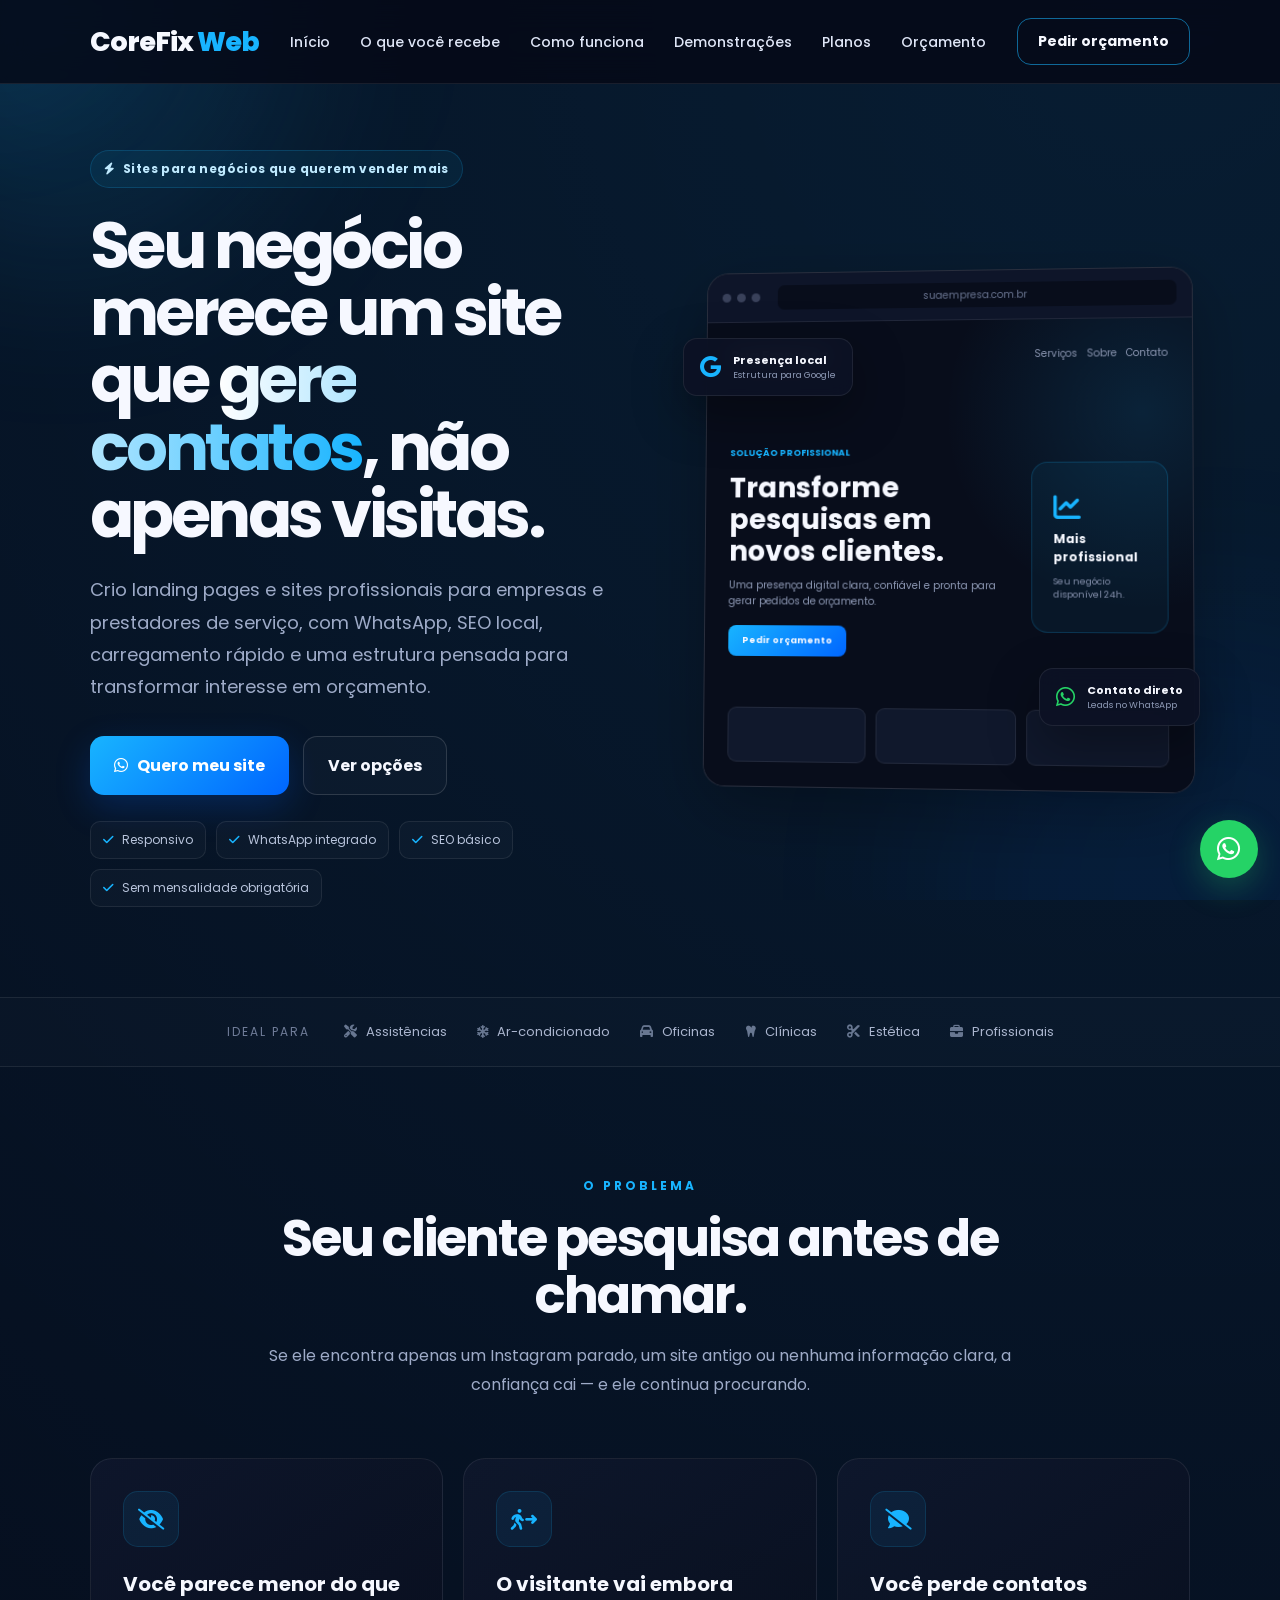
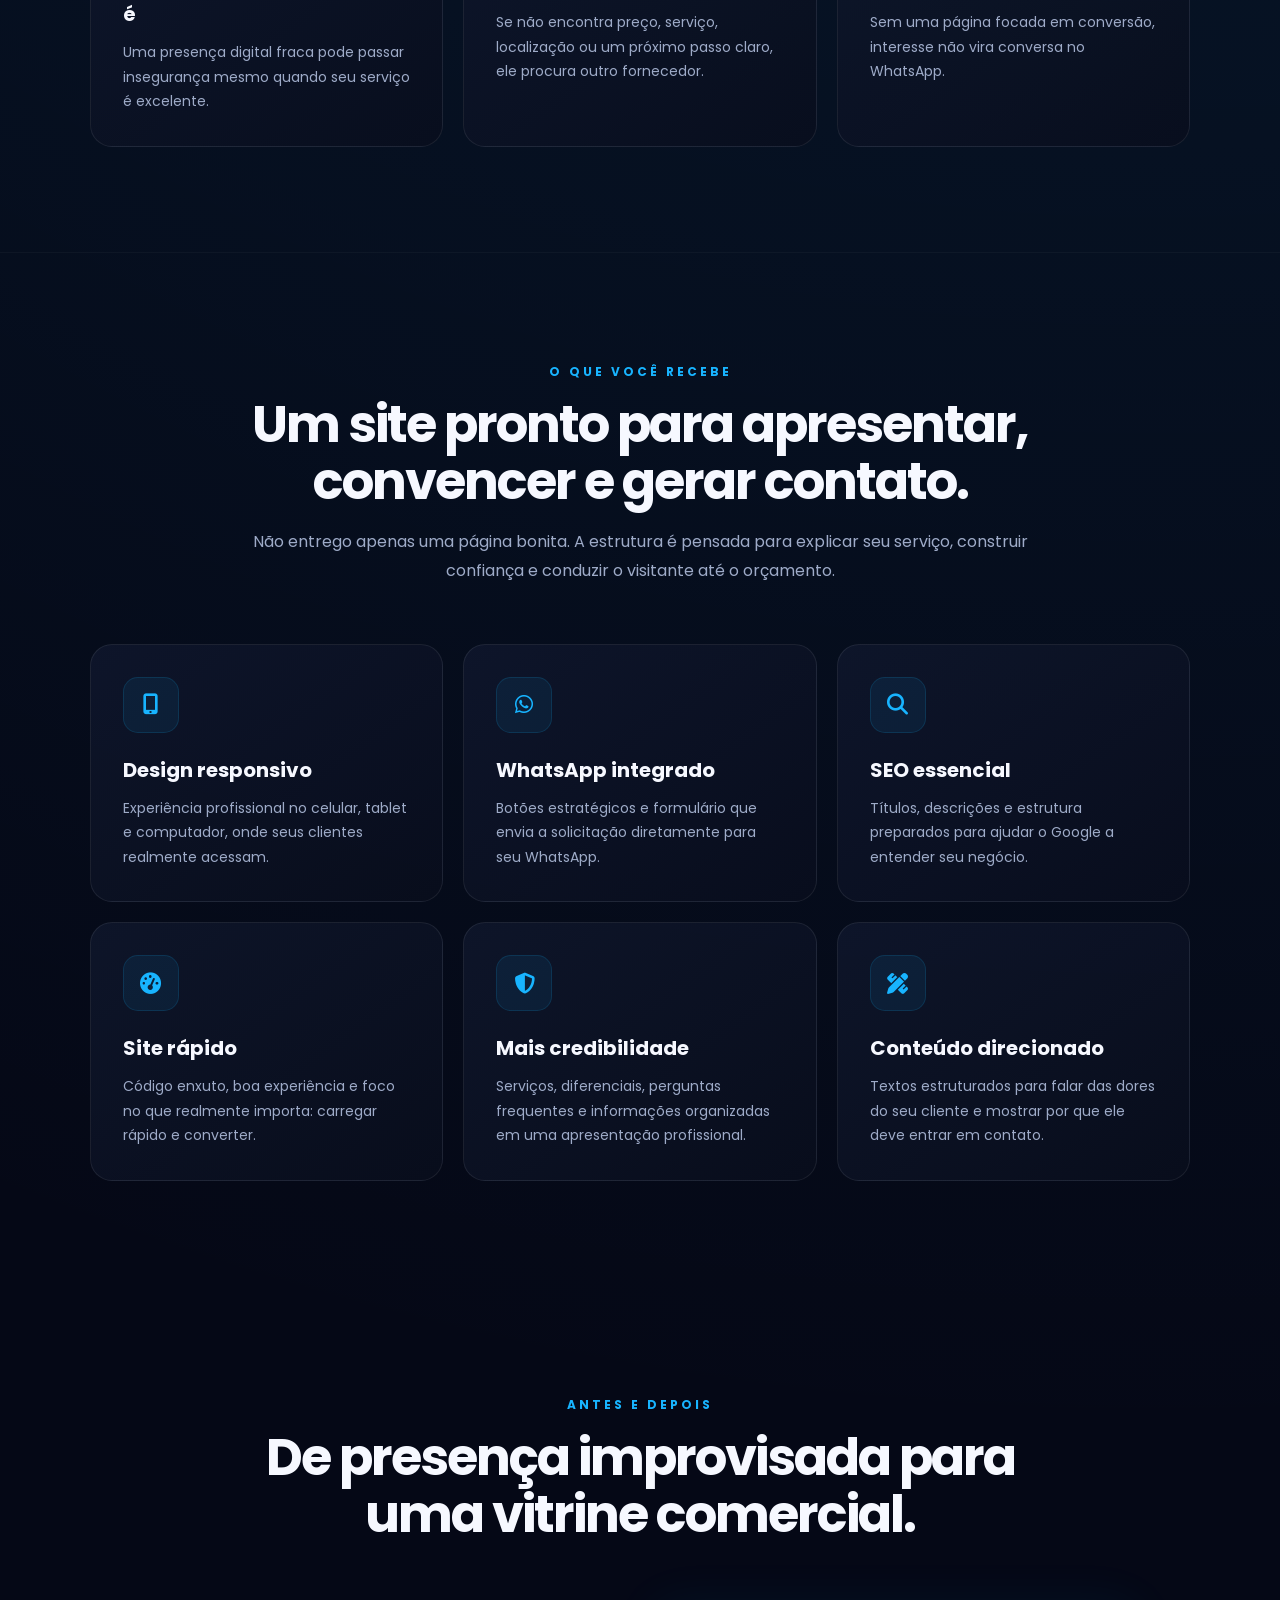
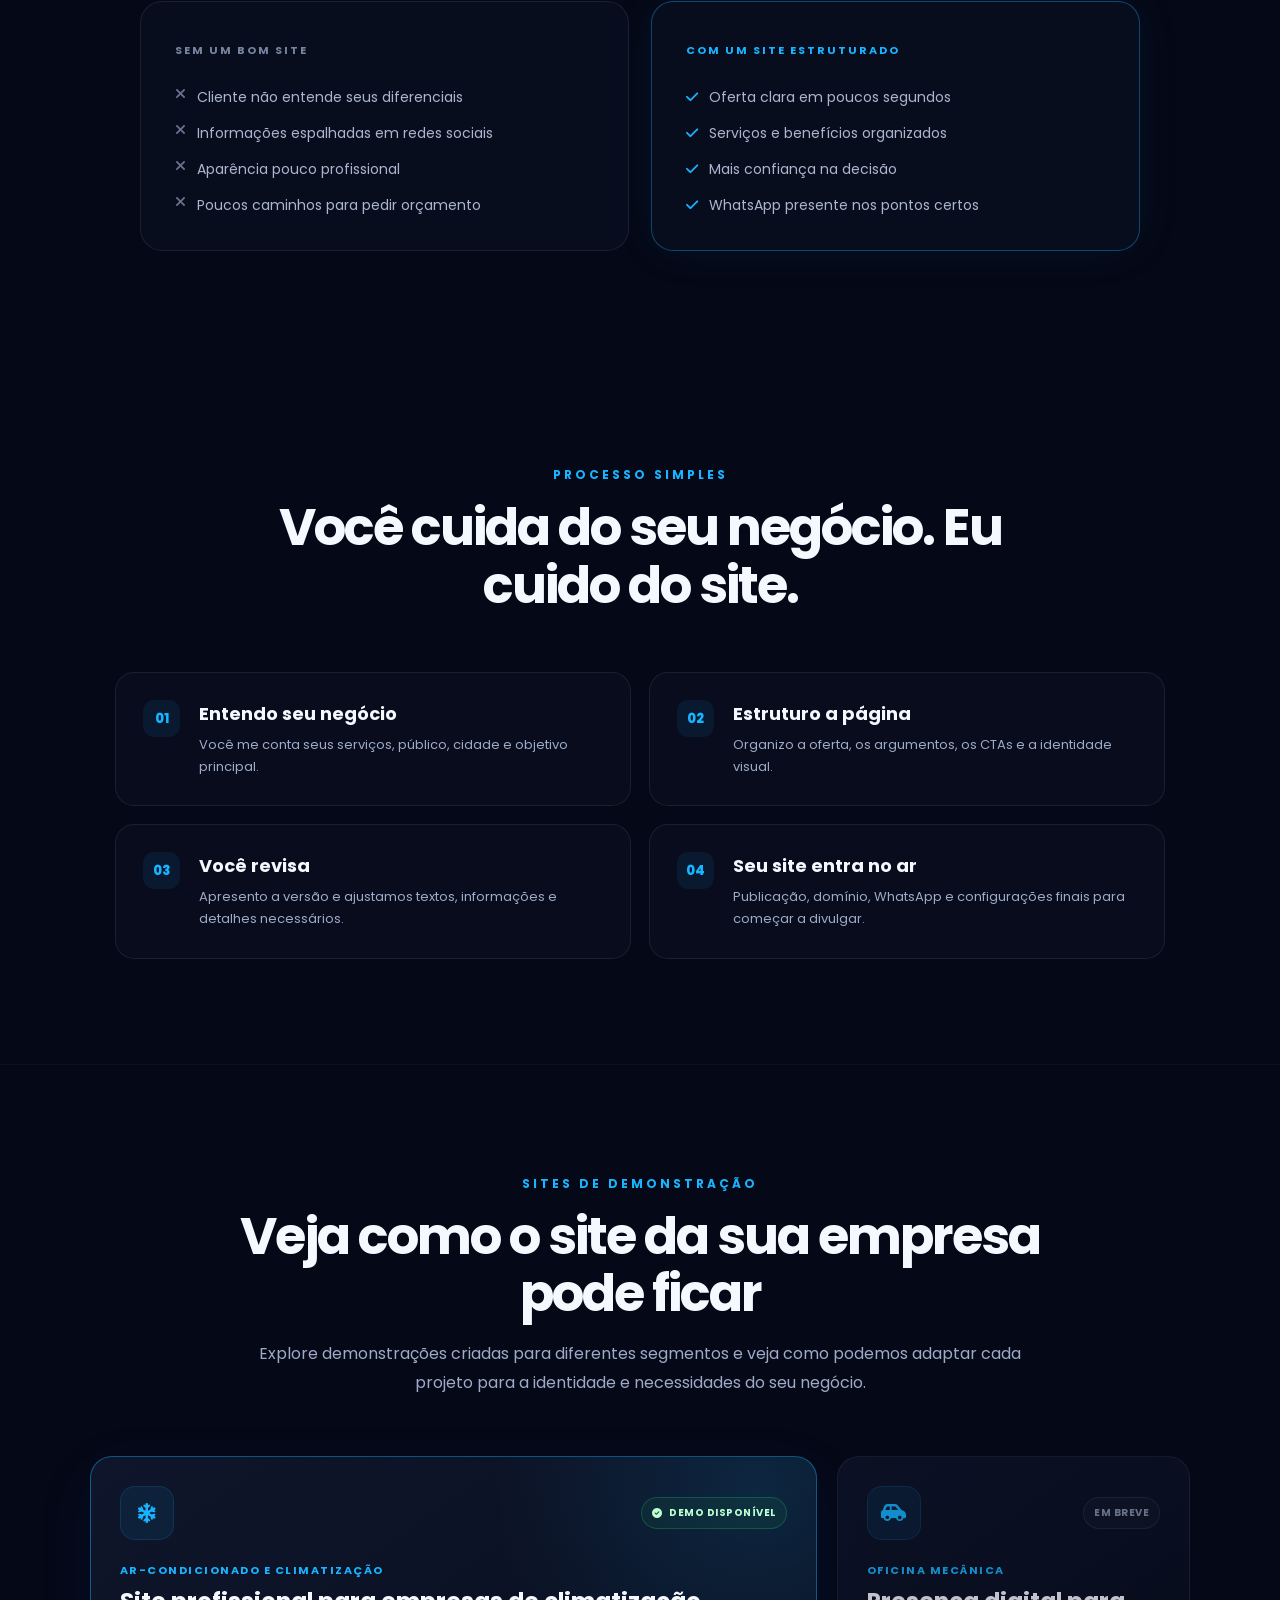
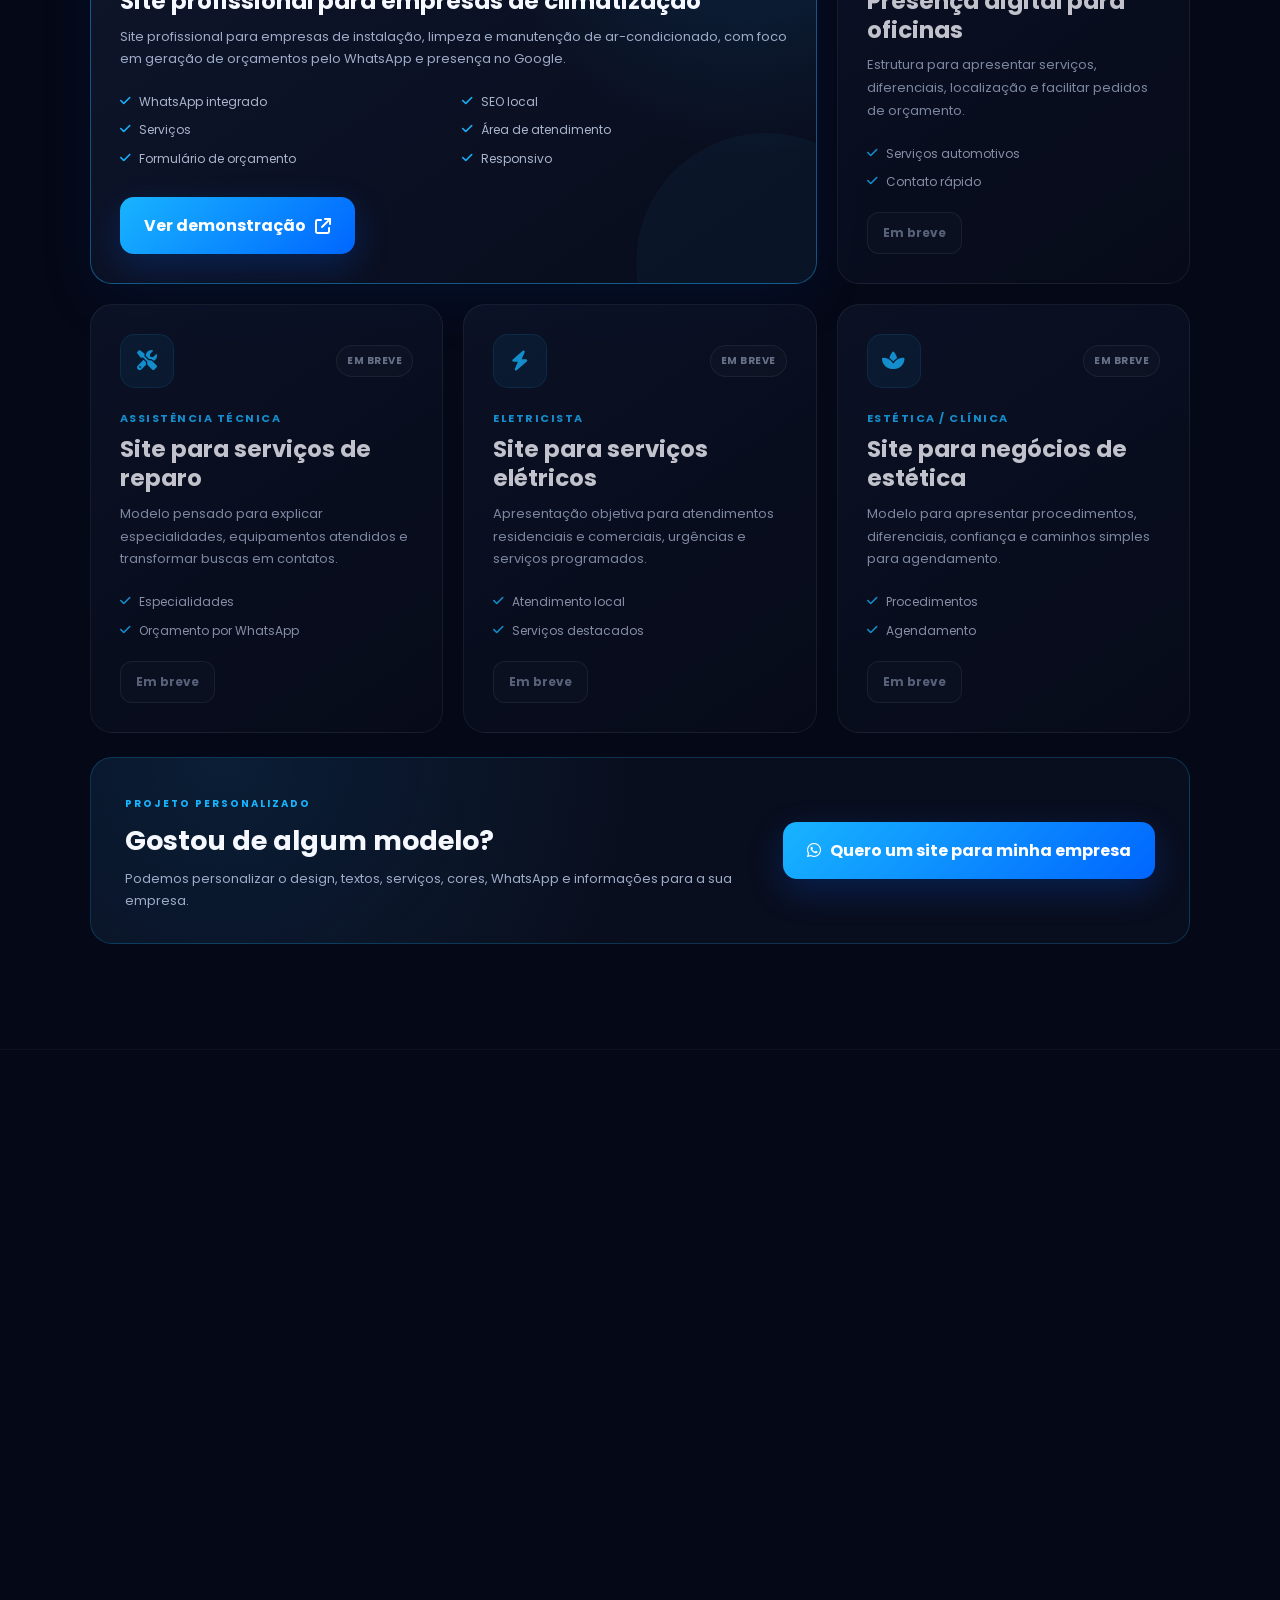
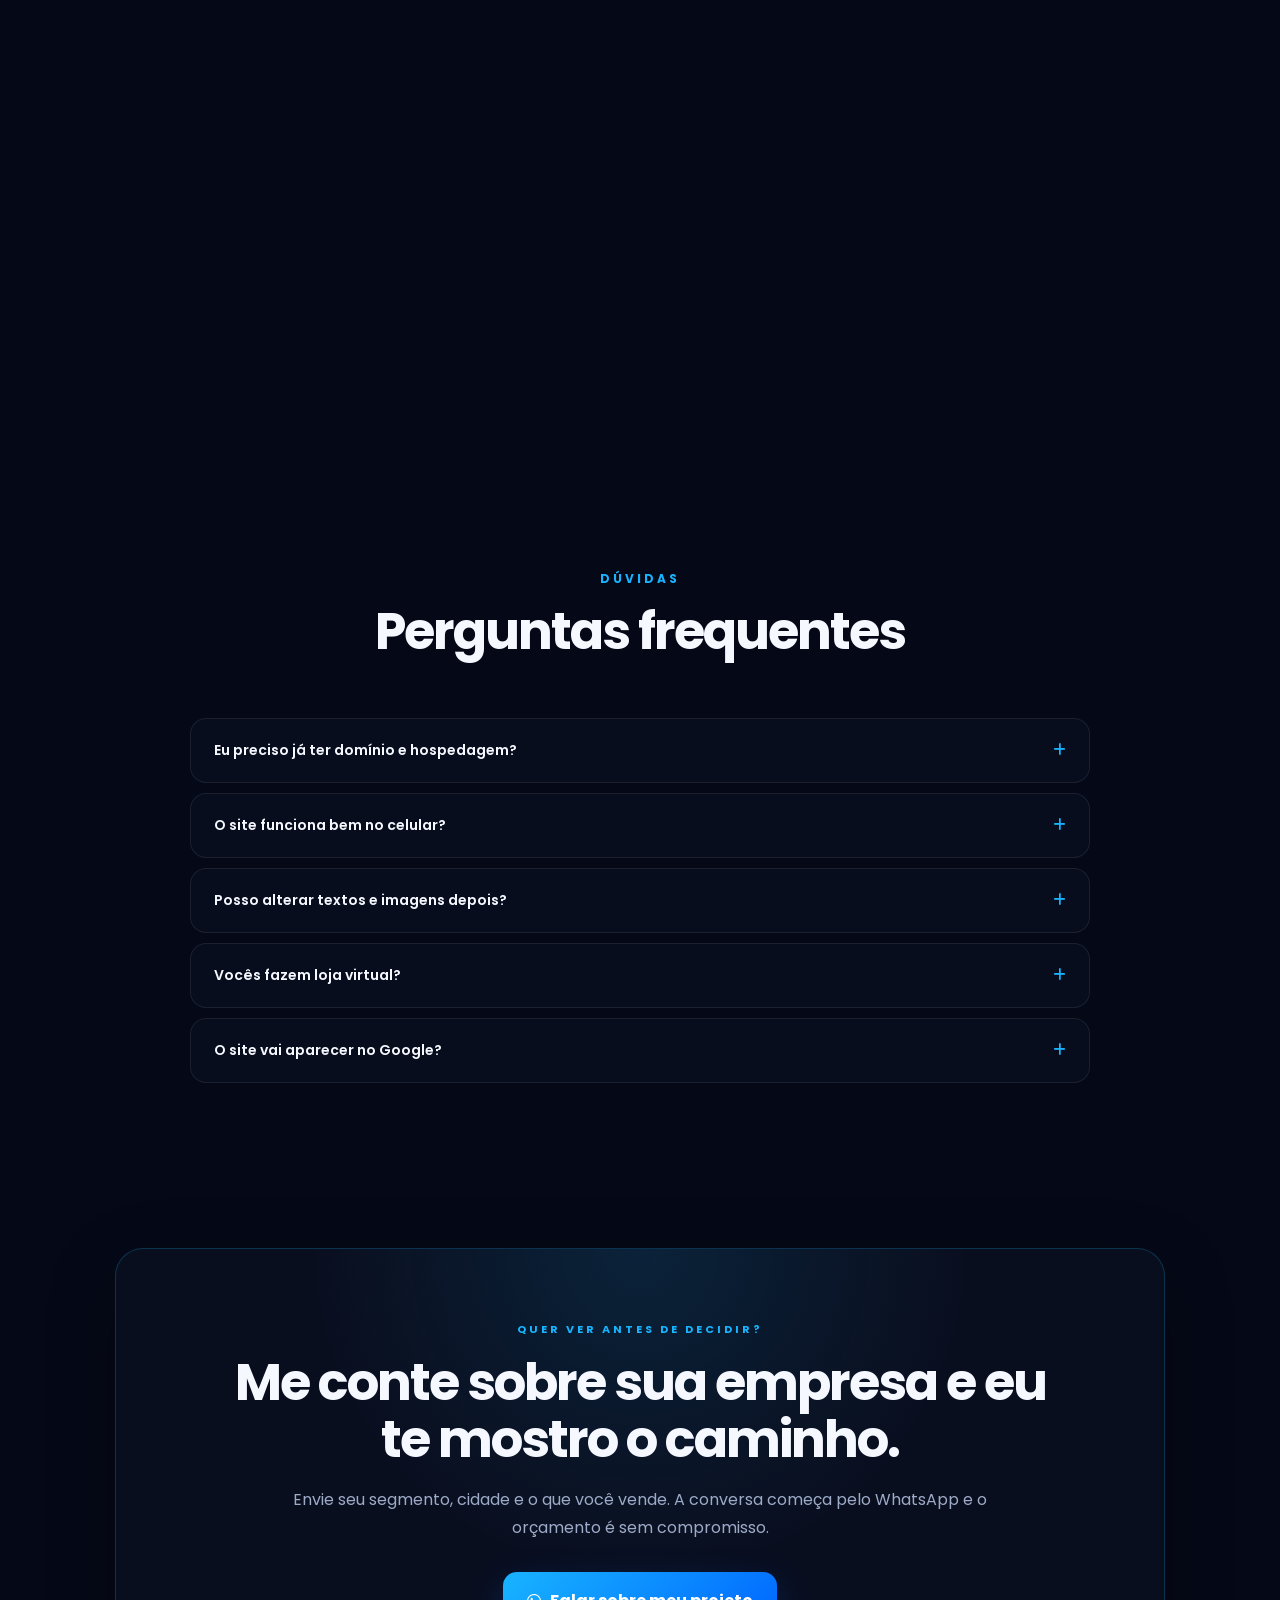
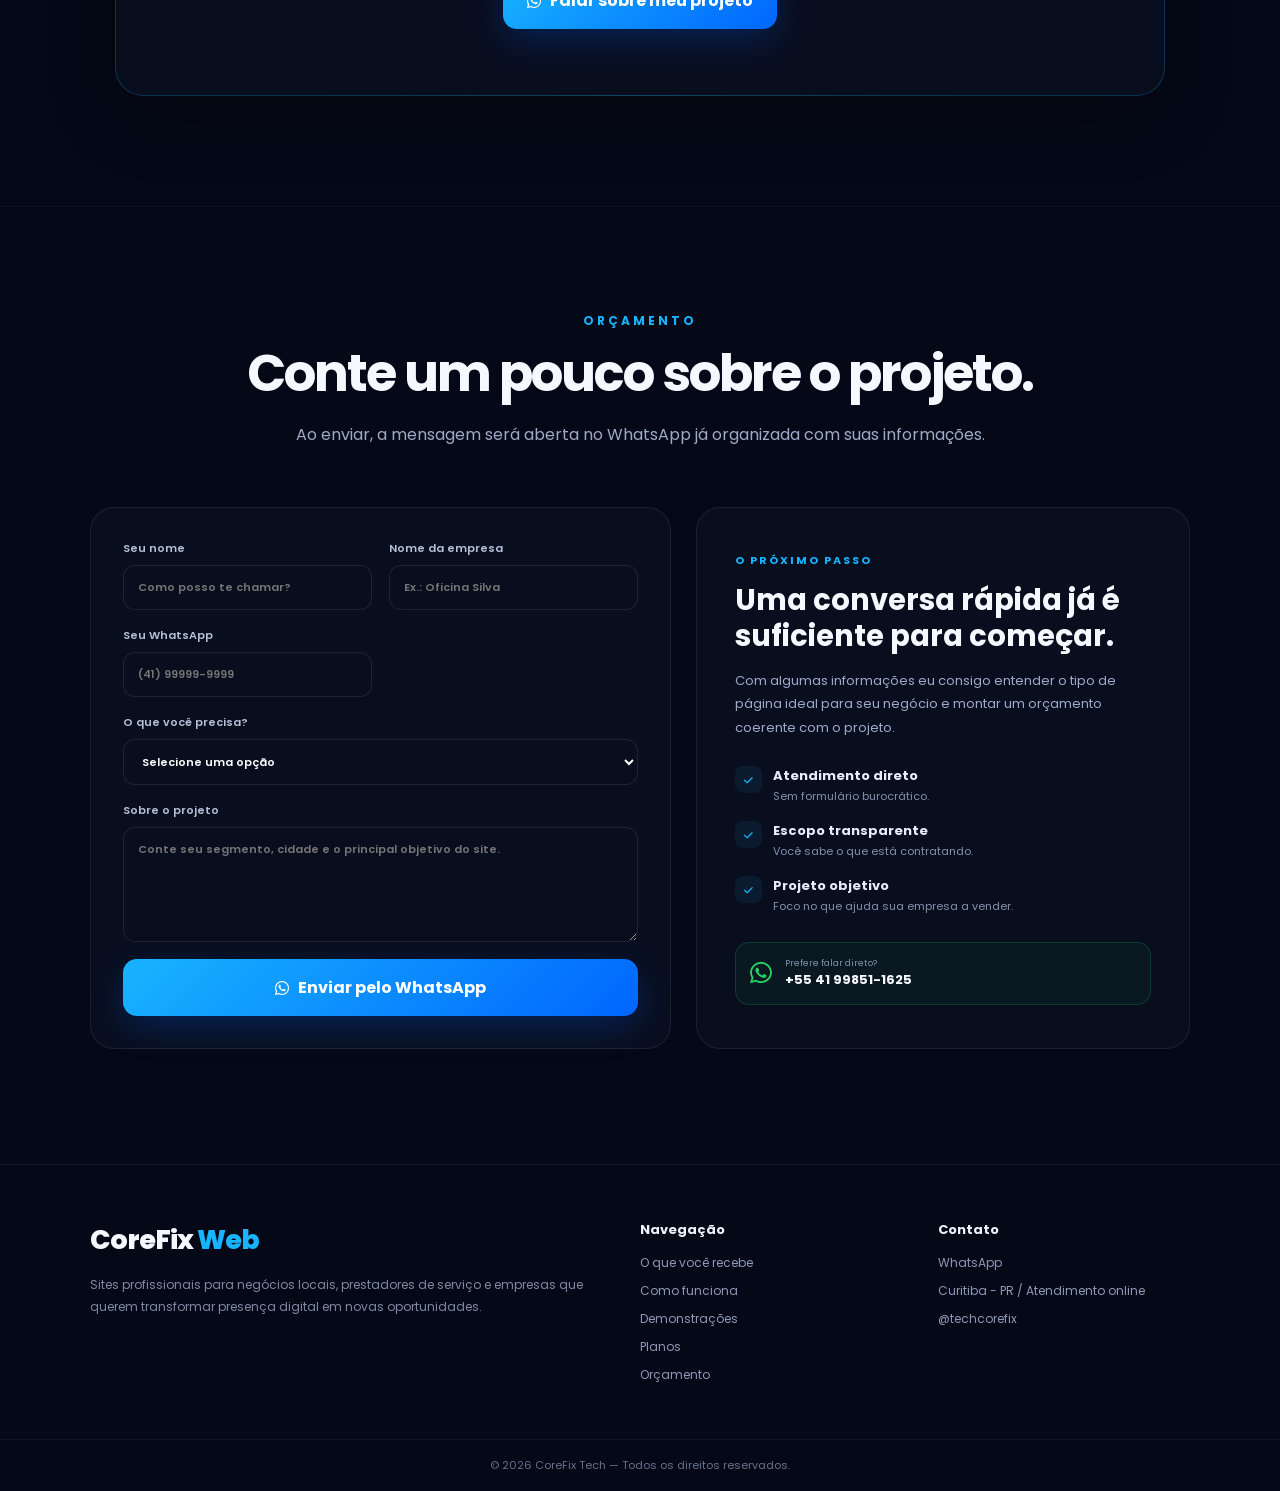
==== commit ad88ed1e: "Add files via upload add demos" ====
--- a/site-assistencia/index.html
+++ b/site-assistencia/index.html
@@ -42,6 +42,7 @@
       <li><a href="#inicio">Início</a></li>
       <li><a href="#solucoes">O que você recebe</a></li>
       <li><a href="#processo">Como funciona</a></li>
+      <li><a href="#demonstracoes">Demonstrações</a></li>
       <li><a href="#planos">Planos</a></li>
       <li><a href="#contato">Orçamento</a></li>
     </ul>
@@ -180,6 +181,78 @@
         <article class="step"><span>02</span><div><h3>Estruturo a página</h3><p>Organizo a oferta, os argumentos, os CTAs e a identidade visual.</p></div></article>
         <article class="step"><span>03</span><div><h3>Você revisa</h3><p>Apresento a versão e ajustamos textos, informações e detalhes necessários.</p></div></article>
         <article class="step"><span>04</span><div><h3>Seu site entra no ar</h3><p>Publicação, domínio, WhatsApp e configurações finais para começar a divulgar.</p></div></article>
+      </div>
+    </section>
+
+    <section class="section demos-section reveal" id="demonstracoes" aria-labelledby="demos-title">
+      <div class="section-heading">
+        <span>SITES DE DEMONSTRAÇÃO</span>
+        <h2 id="demos-title">Veja como o site da sua empresa pode ficar</h2>
+        <p>Explore demonstrações criadas para diferentes segmentos e veja como podemos adaptar cada projeto para a identidade e necessidades do seu negócio.</p>
+      </div>
+
+      <div class="demo-grid">
+        <article class="demo-card demo-card-featured">
+          <div class="demo-card-top">
+            <div class="demo-icon"><i class="fa-solid fa-snowflake" aria-hidden="true"></i></div>
+            <span class="demo-status available"><i class="fa-solid fa-circle-check" aria-hidden="true"></i> Demo disponível</span>
+          </div>
+          <div class="demo-card-copy">
+            <span class="demo-category">Ar-condicionado e Climatização</span>
+            <h3>Site profissional para empresas de climatização</h3>
+            <p>Site profissional para empresas de instalação, limpeza e manutenção de ar-condicionado, com foco em geração de orçamentos pelo WhatsApp e presença no Google.</p>
+          </div>
+          <ul class="demo-features" aria-label="Recursos da demonstração de ar-condicionado">
+            <li><i class="fa-solid fa-check"></i> WhatsApp integrado</li>
+            <li><i class="fa-solid fa-check"></i> SEO local</li>
+            <li><i class="fa-solid fa-check"></i> Serviços</li>
+            <li><i class="fa-solid fa-check"></i> Área de atendimento</li>
+            <li><i class="fa-solid fa-check"></i> Formulário de orçamento</li>
+            <li><i class="fa-solid fa-check"></i> Responsivo</li>
+          </ul>
+          <a class="btn-primary demo-action" href="./demos/ar-condicionado/" aria-label="Ver demonstração de site para empresas de ar-condicionado e climatização">
+            Ver demonstração <i class="fa-solid fa-arrow-up-right-from-square" aria-hidden="true"></i>
+          </a>
+        </article>
+
+        <article class="demo-card demo-card-soon">
+          <div class="demo-card-top"><div class="demo-icon"><i class="fa-solid fa-car-side" aria-hidden="true"></i></div><span class="demo-status">Em breve</span></div>
+          <div class="demo-card-copy"><span class="demo-category">Oficina Mecânica</span><h3>Presença digital para oficinas</h3><p>Estrutura para apresentar serviços, diferenciais, localização e facilitar pedidos de orçamento.</p></div>
+          <ul class="demo-features compact"><li><i class="fa-solid fa-check"></i> Serviços automotivos</li><li><i class="fa-solid fa-check"></i> Contato rápido</li></ul>
+          <span class="demo-disabled" aria-label="Demonstração de oficina mecânica em breve">Em breve</span>
+        </article>
+
+        <article class="demo-card demo-card-soon">
+          <div class="demo-card-top"><div class="demo-icon"><i class="fa-solid fa-screwdriver-wrench" aria-hidden="true"></i></div><span class="demo-status">Em breve</span></div>
+          <div class="demo-card-copy"><span class="demo-category">Assistência Técnica</span><h3>Site para serviços de reparo</h3><p>Modelo pensado para explicar especialidades, equipamentos atendidos e transformar buscas em contatos.</p></div>
+          <ul class="demo-features compact"><li><i class="fa-solid fa-check"></i> Especialidades</li><li><i class="fa-solid fa-check"></i> Orçamento por WhatsApp</li></ul>
+          <span class="demo-disabled" aria-label="Demonstração de assistência técnica em breve">Em breve</span>
+        </article>
+
+        <article class="demo-card demo-card-soon">
+          <div class="demo-card-top"><div class="demo-icon"><i class="fa-solid fa-bolt" aria-hidden="true"></i></div><span class="demo-status">Em breve</span></div>
+          <div class="demo-card-copy"><span class="demo-category">Eletricista</span><h3>Site para serviços elétricos</h3><p>Apresentação objetiva para atendimentos residenciais e comerciais, urgências e serviços programados.</p></div>
+          <ul class="demo-features compact"><li><i class="fa-solid fa-check"></i> Atendimento local</li><li><i class="fa-solid fa-check"></i> Serviços destacados</li></ul>
+          <span class="demo-disabled" aria-label="Demonstração para eletricistas em breve">Em breve</span>
+        </article>
+
+        <article class="demo-card demo-card-soon">
+          <div class="demo-card-top"><div class="demo-icon"><i class="fa-solid fa-spa" aria-hidden="true"></i></div><span class="demo-status">Em breve</span></div>
+          <div class="demo-card-copy"><span class="demo-category">Estética / Clínica</span><h3>Site para negócios de estética</h3><p>Modelo para apresentar procedimentos, diferenciais, confiança e caminhos simples para agendamento.</p></div>
+          <ul class="demo-features compact"><li><i class="fa-solid fa-check"></i> Procedimentos</li><li><i class="fa-solid fa-check"></i> Agendamento</li></ul>
+          <span class="demo-disabled" aria-label="Demonstração de estética e clínica em breve">Em breve</span>
+        </article>
+      </div>
+
+      <div class="demo-cta">
+        <div>
+          <span>PROJETO PERSONALIZADO</span>
+          <h3>Gostou de algum modelo?</h3>
+          <p>Podemos personalizar o design, textos, serviços, cores, WhatsApp e informações para a sua empresa.</p>
+        </div>
+        <a class="btn-primary" href="https://wa.me/5541998511625?text=Ol%C3%A1%21%20Vi%20os%20sites%20de%20demonstra%C3%A7%C3%A3o%20da%20CoreFix%20e%20gostaria%20de%20saber%20como%20funcionaria%20um%20site%20para%20minha%20empresa." target="_blank" rel="noopener noreferrer">
+          <i class="fa-brands fa-whatsapp" aria-hidden="true"></i> Quero um site para minha empresa
+        </a>
       </div>
     </section>
 
@@ -302,7 +375,7 @@
       <a href="#inicio" class="logo">CoreFix <span>Web</span></a>
       <p>Sites profissionais para negócios locais, prestadores de serviço e empresas que querem transformar presença digital em novas oportunidades.</p>
     </div>
-    <div class="footer-links"><strong>Navegação</strong><a href="#solucoes">O que você recebe</a><a href="#processo">Como funciona</a><a href="#planos">Planos</a><a href="#contato">Orçamento</a></div>
+    <div class="footer-links"><strong>Navegação</strong><a href="#solucoes">O que você recebe</a><a href="#processo">Como funciona</a><a href="#demonstracoes">Demonstrações</a><a href="#planos">Planos</a><a href="#contato">Orçamento</a></div>
     <div class="footer-links"><strong>Contato</strong><a href="https://wa.me/5541998511625" target="_blank" rel="noopener noreferrer">WhatsApp</a><span>Curitiba - PR / Atendimento online</span><span>@techcorefix</span></div>
   </footer>
   <div class="footer-bottom">© 2026 CoreFix Tech — Todos os direitos reservados.</div>
--- a/site-assistencia/style.css
+++ b/site-assistencia/style.css
@@ -41,12 +41,14 @@
 .comparison-grid{display:grid;grid-template-columns:1fr 1fr;gap:22px;max-width:1000px;margin:auto}.comparison-card{border:1px solid var(--line);border-radius:22px;padding:34px;background:rgba(12,18,36,.64)}.comparison-card.highlight{border-color:rgba(24,180,255,.35);box-shadow:0 0 50px rgba(24,180,255,.06)}.comparison-label{font-size:11px;letter-spacing:2px;color:#77849f;font-weight:700}.comparison-card.highlight .comparison-label{color:var(--blue)}.comparison-card ul,.plan-card ul{list-style:none;margin-top:26px;display:grid;gap:15px}.comparison-card li,.plan-card li{display:flex;gap:11px;color:#abb6ce;font-size:14px;line-height:1.5}.comparison-card.muted li i{color:#68738d}.comparison-card.highlight li i,.plan-card li i{color:var(--blue);margin-top:3px}
 .steps{max-width:1050px;margin:auto;display:grid;grid-template-columns:1fr 1fr;gap:18px}.step{display:flex;gap:19px;padding:27px;border:1px solid var(--line);border-radius:19px;background:rgba(12,18,36,.55)}.step>span{font-size:13px;color:var(--blue);font-weight:800;width:37px;height:37px;flex:0 0 37px;border-radius:11px;background:rgba(24,180,255,.08);display:grid;place-items:center}.step h3{font-size:18px;margin-bottom:7px}.step p{font-size:13px;color:var(--muted);line-height:1.7}
 .plans-grid{align-items:stretch}.plan-card{position:relative;display:flex;flex-direction:column}.plan-card.featured{border-color:rgba(24,180,255,.55);box-shadow:0 18px 60px rgba(0,102,255,.1)}.popular{position:absolute;top:-13px;right:22px;padding:7px 11px;border-radius:999px;background:linear-gradient(135deg,var(--blue),var(--blue-2));font-size:9px;font-weight:800;letter-spacing:1px}.plan-name{color:var(--blue);font-size:12px;letter-spacing:2px;font-weight:700}.plan-card h3{font-size:30px;margin:15px 0 10px;line-height:1.15}.plan-card h3 small{display:block;color:#7e8aa5;font-size:10px;font-weight:600;text-transform:uppercase;letter-spacing:1px;margin-bottom:5px}.plan-card>p{color:var(--muted);font-size:13px;line-height:1.7;min-height:68px}.plan-card ul{margin-bottom:26px}.plan-btn{margin-top:auto;width:100%}.pricing-note{text-align:center;color:#75819c;font-size:12px;margin-top:20px}.pricing-note i{margin-right:6px}
+.demos-section{position:relative;border-top:1px solid rgba(255,255,255,.035);border-bottom:1px solid rgba(255,255,255,.035)}
+.demo-grid{display:grid;grid-template-columns:repeat(3,1fr);gap:20px;align-items:stretch}.demo-card{display:flex;flex-direction:column;gap:22px;min-width:0;padding:29px;border:1px solid var(--line);border-radius:22px;background:linear-gradient(145deg,rgba(16,24,46,.82),rgba(9,14,29,.82));transition:transform .25s,border-color .25s,box-shadow .25s}.demo-card:hover{transform:translateY(-4px);border-color:rgba(24,180,255,.28)}.demo-card-featured{grid-column:span 2;position:relative;overflow:hidden;border-color:rgba(24,180,255,.42);background:radial-gradient(circle at 92% 8%,rgba(24,180,255,.13),transparent 34%),linear-gradient(145deg,rgba(16,24,46,.92),rgba(9,14,29,.88));box-shadow:0 18px 60px rgba(0,102,255,.08)}.demo-card-featured::after{content:"";position:absolute;right:-80px;bottom:-110px;width:260px;height:260px;border-radius:50%;background:rgba(24,180,255,.045);pointer-events:none}.demo-card-top{display:flex;justify-content:space-between;align-items:center;gap:14px;position:relative;z-index:1}.demo-icon{width:54px;height:54px;display:grid;place-items:center;border-radius:15px;background:rgba(24,180,255,.08);border:1px solid rgba(24,180,255,.14);color:var(--blue);font-size:20px}.demo-status{display:inline-flex;align-items:center;gap:7px;padding:7px 10px;border:1px solid var(--line);border-radius:999px;color:#8290aa;background:rgba(255,255,255,.025);font-size:10px;font-weight:700;letter-spacing:.5px;text-transform:uppercase}.demo-status.available{color:#bfffd4;border-color:rgba(37,211,102,.24);background:rgba(37,211,102,.07)}.demo-card-copy{position:relative;z-index:1}.demo-category{display:block;margin-bottom:8px;color:var(--blue);font-size:11px;letter-spacing:1.5px;text-transform:uppercase;font-weight:700}.demo-card h3{font-size:23px;line-height:1.25;margin-bottom:10px}.demo-card p{color:var(--muted);font-size:13px;line-height:1.75}.demo-features{position:relative;z-index:1;display:grid;grid-template-columns:repeat(2,minmax(0,1fr));gap:11px 18px;list-style:none}.demo-features.compact{grid-template-columns:1fr}.demo-features li{display:flex;align-items:flex-start;gap:8px;color:#aab5ce;font-size:12px;line-height:1.45}.demo-features i{color:var(--blue);margin-top:2px}.demo-action{position:relative;z-index:1;align-self:flex-start;margin-top:auto}.demo-disabled{margin-top:auto;align-self:flex-start;padding:11px 15px;border:1px solid var(--line);border-radius:12px;color:#6f7c98;font-size:12px;font-weight:700;background:rgba(255,255,255,.02);cursor:not-allowed}.demo-card-soon{opacity:.78}.demo-card-soon:hover{opacity:.92}.demo-cta{margin-top:24px;padding:31px 34px;display:flex;align-items:center;justify-content:space-between;gap:34px;border:1px solid rgba(24,180,255,.22);border-radius:22px;background:radial-gradient(circle at 12% 0%,rgba(24,180,255,.1),transparent 42%),rgba(11,17,34,.74)}.demo-cta>div{max-width:680px}.demo-cta>div>span{font-size:10px;color:var(--blue);letter-spacing:2px;font-weight:700}.demo-cta h3{font-size:27px;margin:7px 0 7px}.demo-cta p{color:var(--muted);font-size:13px;line-height:1.7}.demo-cta .btn-primary{flex:0 0 auto;text-align:center}
 .faq-list{max-width:900px;margin:auto;display:grid;gap:10px}.faq-list details{border:1px solid var(--line);border-radius:16px;background:rgba(12,18,36,.56);overflow:hidden}.faq-list summary{padding:21px 23px;cursor:pointer;list-style:none;display:flex;justify-content:space-between;align-items:center;gap:20px;font-size:14px;font-weight:600}.faq-list summary::-webkit-details-marker{display:none}.faq-list summary i{color:var(--blue);transition:.25s}.faq-list details[open] summary i{transform:rotate(45deg)}.faq-list details p{padding:0 23px 21px;color:var(--muted);line-height:1.75;font-size:13px}
 .cta{padding:60px 7% 110px}.cta-box{max-width:1050px;margin:auto;text-align:center;padding:66px 40px;border-radius:28px;border:1px solid rgba(24,180,255,.22);background:radial-gradient(circle at 50% 0%,rgba(24,180,255,.12),transparent 48%),rgba(11,17,34,.77);box-shadow:0 20px 70px rgba(0,0,0,.22)}.cta-box>span{font-size:11px;letter-spacing:3px;color:var(--blue);font-weight:700}.cta-box h2{font-size:clamp(35px,4vw,55px);line-height:1.12;letter-spacing:-2px;max-width:820px;margin:14px auto 17px}.cta-box p{color:var(--muted);line-height:1.8;max-width:720px;margin:0 auto 29px}.cta-box .btn-primary{display:inline-flex}
 .contact-section{padding:100px 7% 115px;border-top:1px solid rgba(255,255,255,.04);max-width:1500px;margin:auto}.contact-container{display:grid;grid-template-columns:1.08fr .92fr;gap:25px;max-width:1100px;margin:auto}.contact-form,.contact-side{border:1px solid var(--line);border-radius:24px;background:rgba(12,18,36,.68);padding:32px}.contact-form{display:grid;grid-template-columns:1fr 1fr;gap:17px}.contact-form label{font-size:11px;color:#b5c0d8;font-weight:600;display:flex;flex-direction:column;gap:8px}.contact-form label:nth-child(4),.contact-form label:nth-child(5),.contact-form button{grid-column:1/-1}.contact-form input,.contact-form select,.contact-form textarea{width:100%;border:1px solid rgba(255,255,255,.09);background:#080e1d;color:white;border-radius:12px;padding:13px 14px;outline:none}.contact-form input:focus,.contact-form select:focus,.contact-form textarea:focus{border-color:rgba(24,180,255,.65)}.contact-form textarea{min-height:115px;resize:vertical}.contact-form select option{background:#080e1d}.contact-side{padding:38px}.side-kicker{font-size:11px;color:var(--blue);letter-spacing:2px;font-weight:700}.contact-side h3{font-size:29px;line-height:1.22;margin:12px 0 15px}.contact-side>p{color:var(--muted);font-size:13px;line-height:1.8}.contact-points{display:grid;gap:16px;margin:27px 0}.contact-points>div{display:flex;gap:11px;align-items:flex-start}.contact-points i{color:var(--blue);width:27px;height:27px;background:rgba(24,180,255,.08);border-radius:8px;display:grid;place-items:center;font-size:10px;flex:0 0 27px}.contact-points span{display:flex;flex-direction:column;font-size:11px;color:#8290ac}.contact-points strong{font-size:13px;color:#e8ecf8;margin-bottom:2px}.direct-contact{display:flex;align-items:center;gap:13px;padding:14px;border:1px solid rgba(37,211,102,.18);background:rgba(37,211,102,.05);border-radius:14px}.direct-contact>i{font-size:25px;color:var(--green)}.direct-contact div{display:flex;flex-direction:column}.direct-contact small{font-size:9px;color:#8290aa}.direct-contact strong{font-size:13px}
 .footer{padding:55px 7%;border-top:1px solid var(--line);display:grid;grid-template-columns:1.5fr .75fr .75fr;gap:45px;max-width:1500px;margin:auto}.footer>div:first-child p{max-width:520px;color:#7e8aa5;font-size:12px;line-height:1.8;margin-top:14px}.footer-links{display:flex;flex-direction:column;gap:10px;font-size:12px;color:#8d99b5}.footer-links strong{color:#eef2fb;font-size:13px;margin-bottom:4px}.footer-links a:hover{color:var(--blue)}.footer-bottom{text-align:center;border-top:1px solid rgba(255,255,255,.05);padding:17px;color:#65718c;font-size:11px}.whatsapp-float{position:fixed;right:22px;bottom:22px;width:58px;height:58px;border-radius:50%;display:grid;place-items:center;background:var(--green);font-size:27px;color:white;z-index:3500;box-shadow:0 10px 32px rgba(37,211,102,.28);transition:.2s}.whatsapp-float:hover{transform:translateY(-3px) scale(1.03)}
 .reveal{opacity:0;transform:translateY(24px);transition:opacity .65s ease,transform .65s ease}.reveal.active{opacity:1;transform:none}
-@media(max-width:1050px){.menu{gap:18px}.menu a{font-size:12px}.hero{grid-template-columns:1fr;padding-top:135px;gap:30px}.hero-text{text-align:center}.hero-text>p{margin-left:auto;margin-right:auto}.hero-buttons,.hero-badges{justify-content:center}.hero-visual{min-height:470px;max-width:720px;width:100%;margin:auto}.problem-grid,.cards,.plans-grid{grid-template-columns:repeat(2,1fr)}.plans-grid .plan-card:last-child{grid-column:1/-1;max-width:600px;width:100%;justify-self:center}.contact-container{grid-template-columns:1fr}}
-@media(max-width:820px){.navbar{padding:0 5%}.btn-nav{display:none}.menu-toggle{display:flex}.menu{position:fixed;top:84px;right:-100%;height:calc(100vh - 84px);width:min(320px,85vw);background:rgba(5,8,22,.98);flex-direction:column;align-items:flex-start;padding:45px 35px;gap:25px;border-left:1px solid var(--line);transition:.3s}.menu.active{right:0}.menu a{font-size:15px}.menu-toggle.active span:nth-child(1){transform:translateY(8px) rotate(45deg)}.menu-toggle.active span:nth-child(2){opacity:0}.menu-toggle.active span:nth-child(3){transform:translateY(-8px) rotate(-45deg)}.section,.contact-section{padding-left:5%;padding-right:5%}.comparison-grid,.steps{grid-template-columns:1fr}.trust-bar{flex-direction:column;gap:16px}.contact-form{grid-template-columns:1fr}.contact-form label,.contact-form label:nth-child(4),.contact-form label:nth-child(5),.contact-form button{grid-column:auto}.footer{grid-template-columns:1fr 1fr}.footer>div:first-child{grid-column:1/-1}.cursor-glow{display:none}}
-@media(max-width:600px){.navbar{height:74px}.menu{top:74px;height:calc(100vh - 74px)}.hero{padding:115px 5% 65px}.hero h1{font-size:41px;letter-spacing:-2.2px}.hero-text>p{font-size:15px}.hero-buttons{flex-direction:column}.hero-buttons a{width:100%}.hero-visual{min-height:390px}.browser-window{transform:none}.browser-body{padding:17px}.mock-nav{margin-bottom:30px}.mock-hero{grid-template-columns:1fr}.mock-card{display:none}.mock-hero h3{font-size:23px}.card-google{left:-4px;top:27px}.card-whatsapp{right:-4px;bottom:30px}.floating-card{padding:10px 12px}.problem-grid,.cards,.plans-grid{grid-template-columns:1fr}.plans-grid .plan-card:last-child{grid-column:auto}.section{padding-top:78px;padding-bottom:78px}.section-heading{margin-bottom:38px}.section-heading h2{letter-spacing:-1.2px}.comparison-card,.problem-card,.card,.plan-card,.contact-form,.contact-side{padding:24px}.cta{padding:20px 5% 80px}.cta-box{padding:48px 22px}.contact-section{padding-top:78px}.footer{grid-template-columns:1fr;padding:45px 5%}.footer>div:first-child{grid-column:auto}.whatsapp-float{width:54px;height:54px;font-size:24px;right:16px;bottom:16px}.trust-items{gap:16px}.trust-items span{font-size:11px}}
-@media(prefers-reduced-motion:reduce){html{scroll-behavior:auto}.reveal{opacity:1;transform:none;transition:none}.btn-primary,.btn-secondary,.problem-card,.card,.plan-card{transition:none}}
+@media(max-width:1050px){.menu{gap:14px}.menu a{font-size:12px}.hero{grid-template-columns:1fr;padding-top:135px;gap:30px}.hero-text{text-align:center}.hero-text>p{margin-left:auto;margin-right:auto}.hero-buttons,.hero-badges{justify-content:center}.hero-visual{min-height:470px;max-width:720px;width:100%;margin:auto}.problem-grid,.cards,.plans-grid,.demo-grid{grid-template-columns:repeat(2,1fr)}.plans-grid .plan-card:last-child{grid-column:1/-1;max-width:600px;width:100%;justify-self:center}.contact-container{grid-template-columns:1fr}}
+@media(max-width:820px){.navbar{padding:0 5%}.btn-nav{display:none}.menu-toggle{display:flex}.menu{position:fixed;top:84px;right:-100%;height:calc(100vh - 84px);width:min(320px,85vw);background:rgba(5,8,22,.98);flex-direction:column;align-items:flex-start;padding:45px 35px;gap:25px;border-left:1px solid var(--line);transition:.3s}.menu.active{right:0}.menu a{font-size:15px}.menu-toggle.active span:nth-child(1){transform:translateY(8px) rotate(45deg)}.menu-toggle.active span:nth-child(2){opacity:0}.menu-toggle.active span:nth-child(3){transform:translateY(-8px) rotate(-45deg)}.section,.contact-section{padding-left:5%;padding-right:5%}.comparison-grid,.steps{grid-template-columns:1fr}.demo-card-featured{grid-column:1/-1}.demo-cta{align-items:flex-start;flex-direction:column}.demo-cta .btn-primary{width:100%}.trust-bar{flex-direction:column;gap:16px}.contact-form{grid-template-columns:1fr}.contact-form label,.contact-form label:nth-child(4),.contact-form label:nth-child(5),.contact-form button{grid-column:auto}.footer{grid-template-columns:1fr 1fr}.footer>div:first-child{grid-column:1/-1}.cursor-glow{display:none}}
+@media(max-width:600px){.navbar{height:74px}.menu{top:74px;height:calc(100vh - 74px)}.hero{padding:115px 5% 65px}.hero h1{font-size:41px;letter-spacing:-2.2px}.hero-text>p{font-size:15px}.hero-buttons{flex-direction:column}.hero-buttons a{width:100%}.hero-visual{min-height:390px}.browser-window{transform:none}.browser-body{padding:17px}.mock-nav{margin-bottom:30px}.mock-hero{grid-template-columns:1fr}.mock-card{display:none}.mock-hero h3{font-size:23px}.card-google{left:-4px;top:27px}.card-whatsapp{right:-4px;bottom:30px}.floating-card{padding:10px 12px}.problem-grid,.cards,.plans-grid,.demo-grid{grid-template-columns:1fr}.demo-card-featured{grid-column:auto}.demo-features{grid-template-columns:1fr}.demo-cta{padding:26px 24px}.plans-grid .plan-card:last-child{grid-column:auto}.section{padding-top:78px;padding-bottom:78px}.section-heading{margin-bottom:38px}.section-heading h2{letter-spacing:-1.2px}.comparison-card,.problem-card,.card,.plan-card,.contact-form,.contact-side{padding:24px}.cta{padding:20px 5% 80px}.cta-box{padding:48px 22px}.contact-section{padding-top:78px}.footer{grid-template-columns:1fr;padding:45px 5%}.footer>div:first-child{grid-column:auto}.whatsapp-float{width:54px;height:54px;font-size:24px;right:16px;bottom:16px}.trust-items{gap:16px}.trust-items span{font-size:11px}}
+@media(prefers-reduced-motion:reduce){html{scroll-behavior:auto}.reveal{opacity:1;transform:none;transition:none}.btn-primary,.btn-secondary,.problem-card,.card,.plan-card,.demo-card{transition:none}}
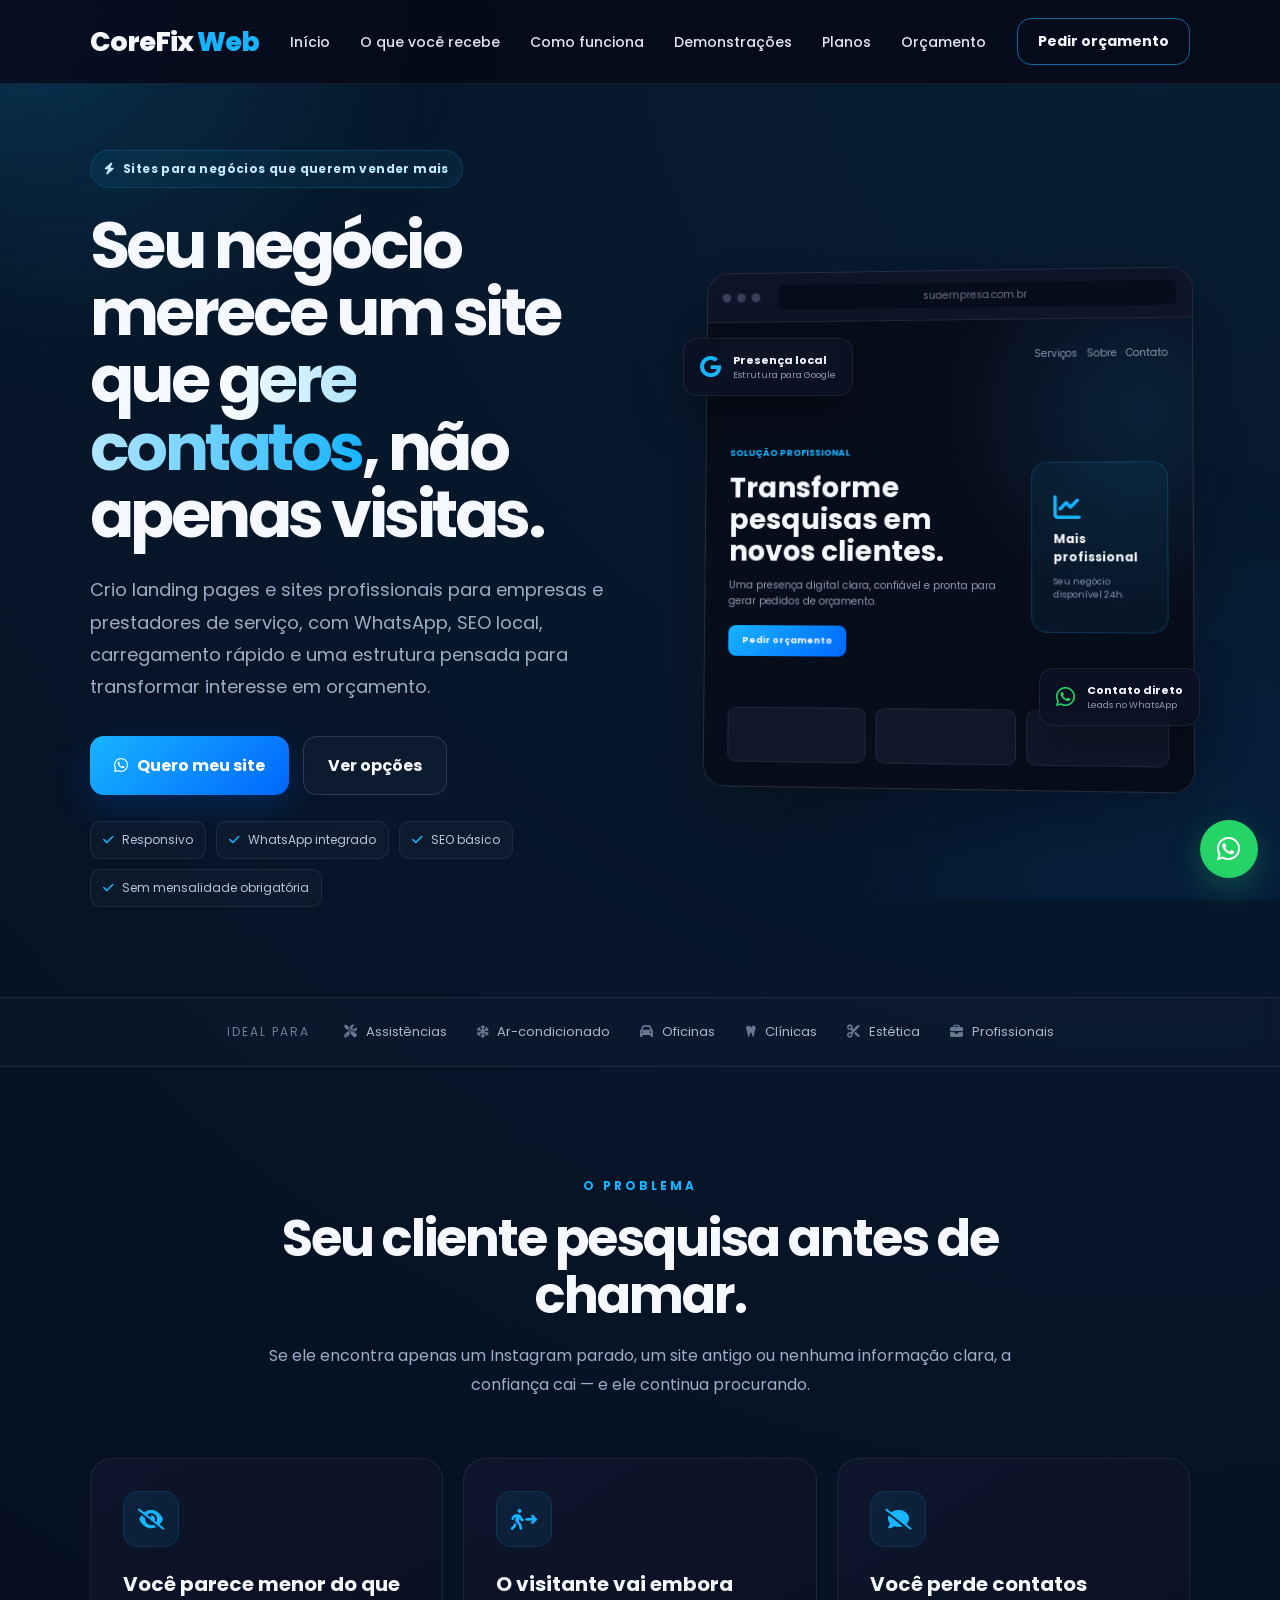
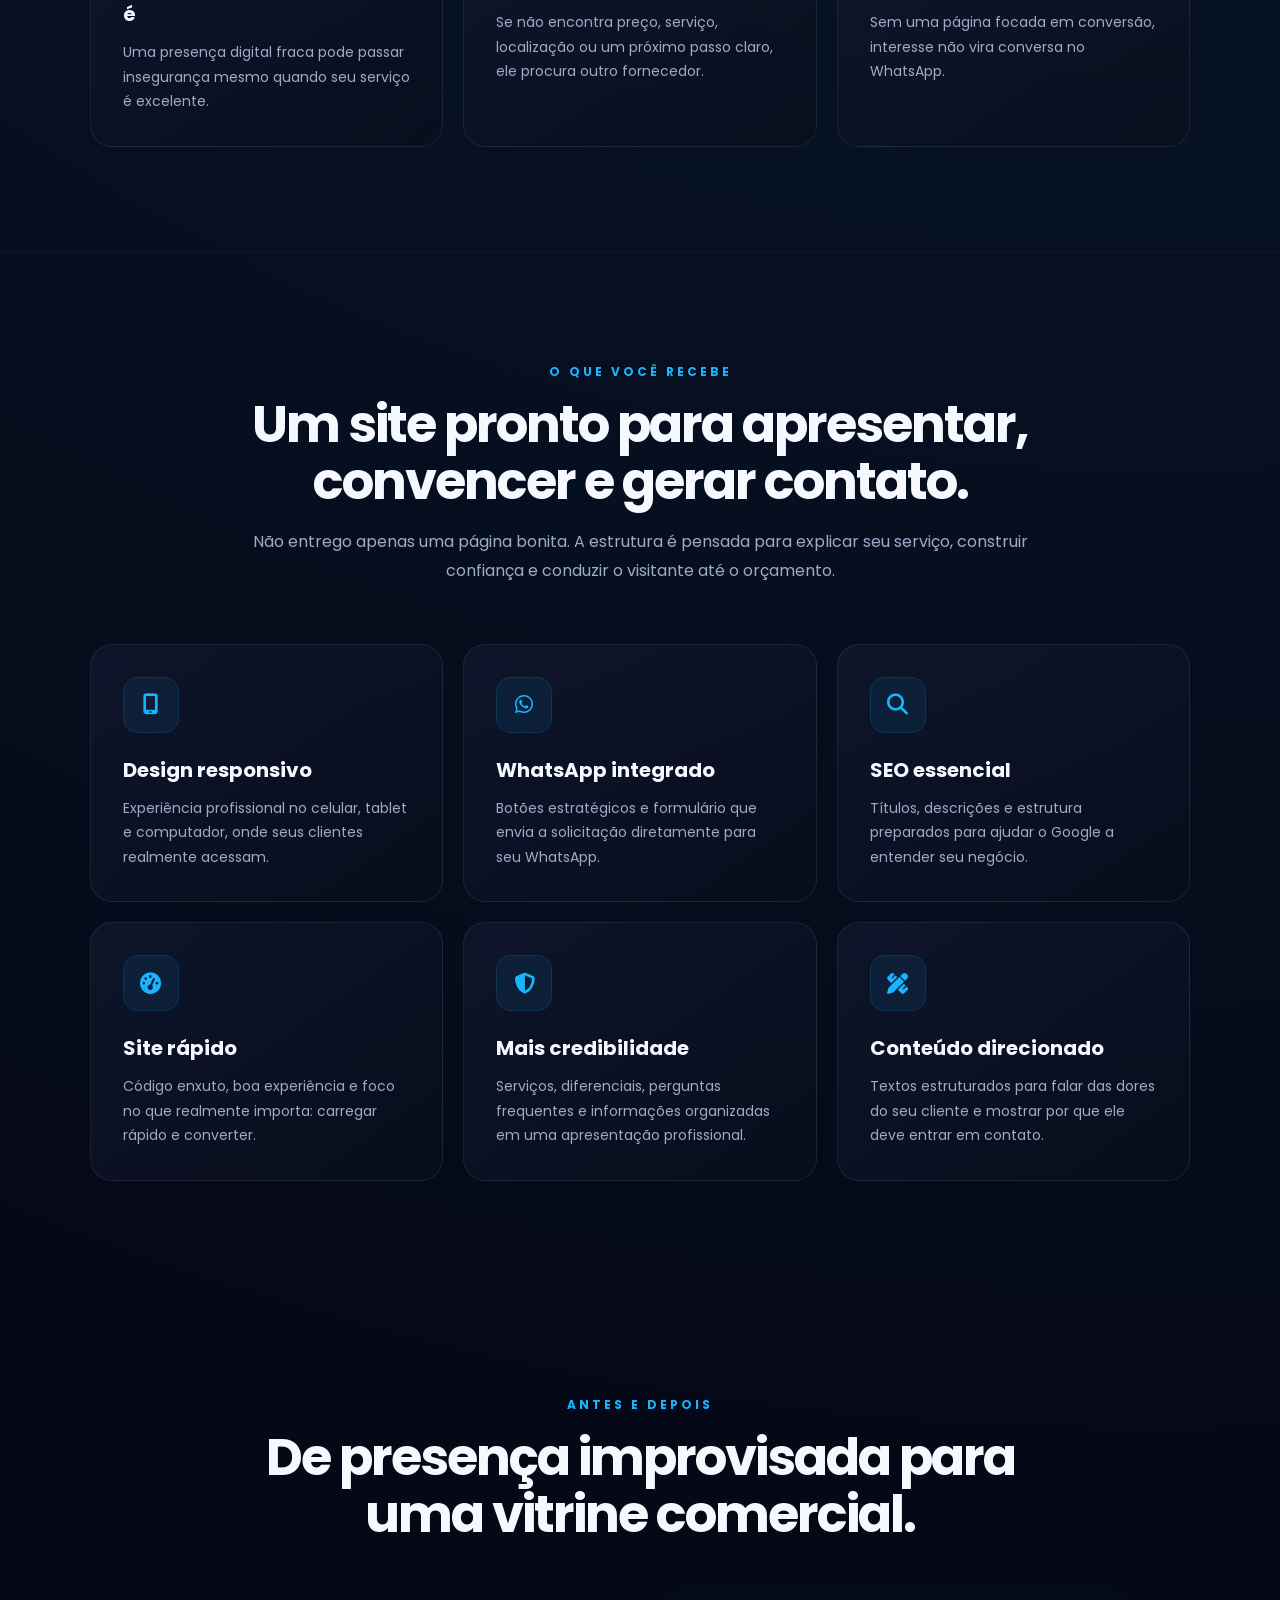
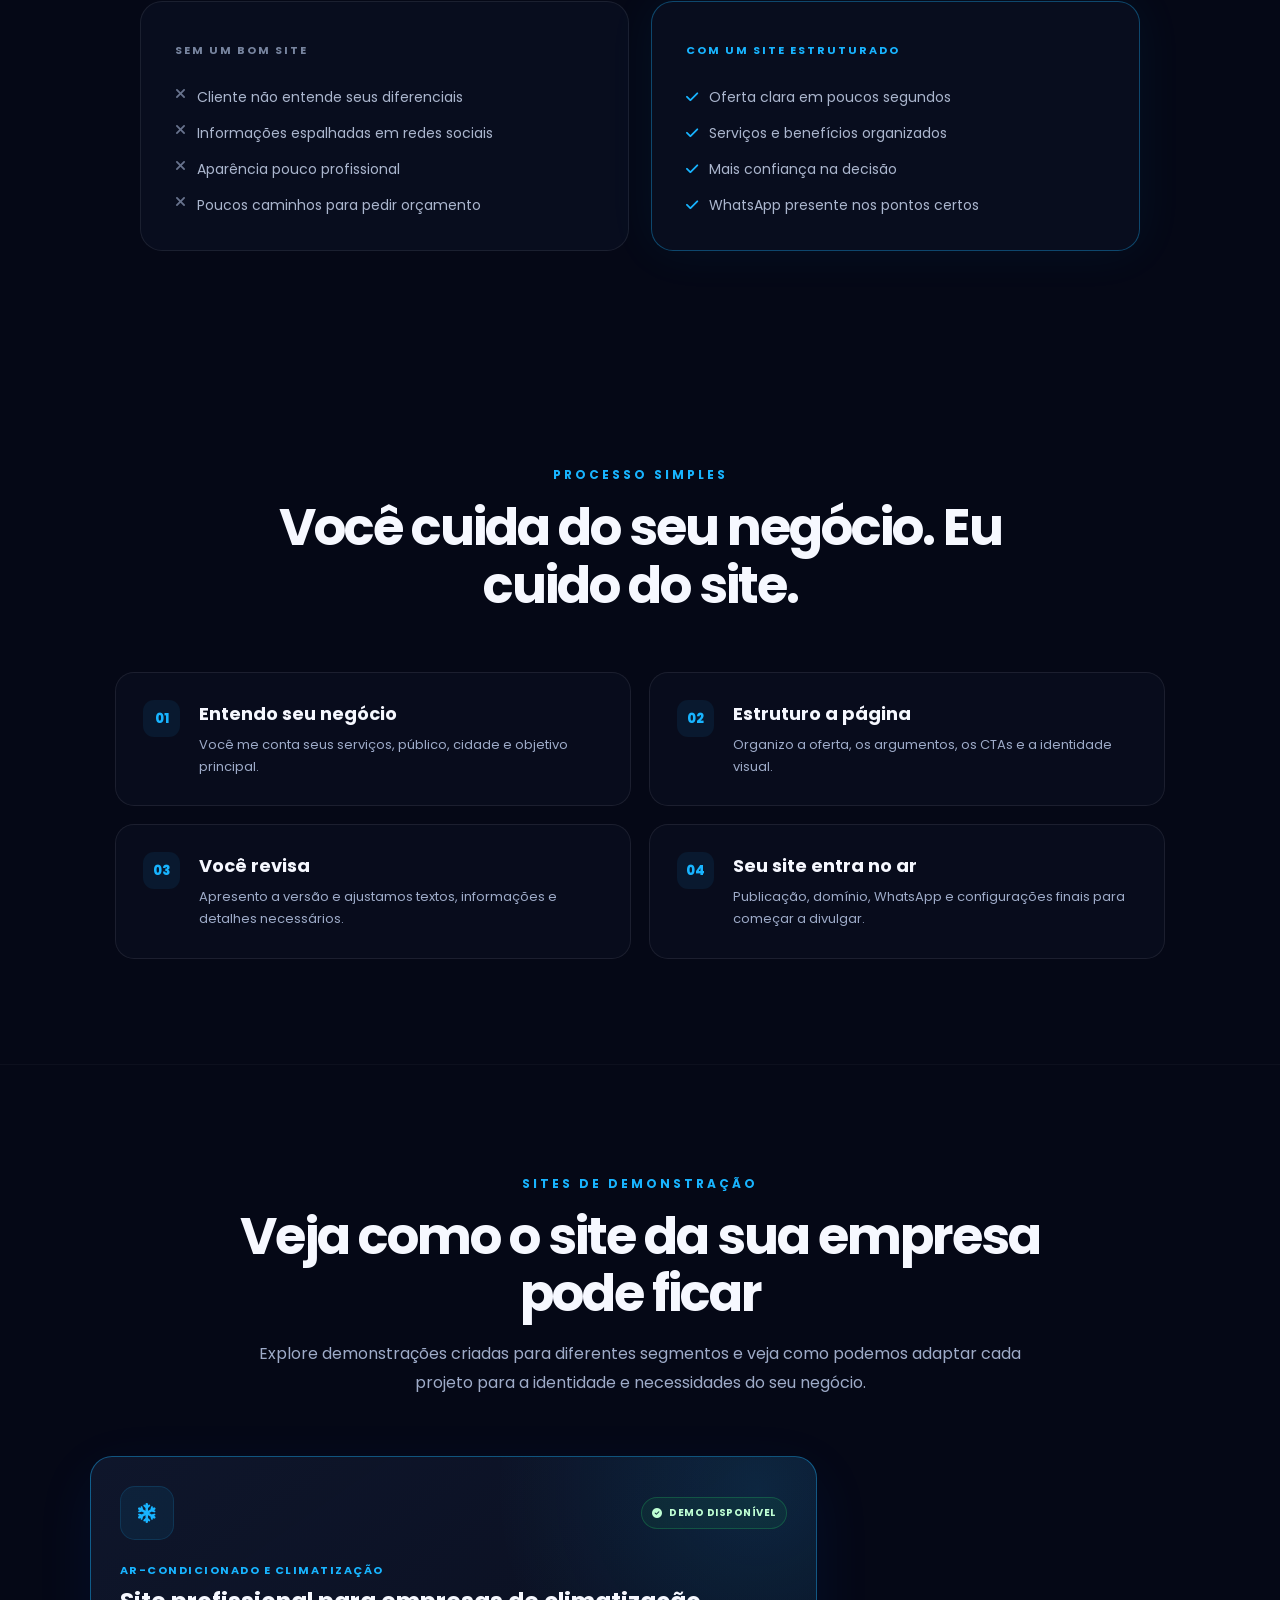
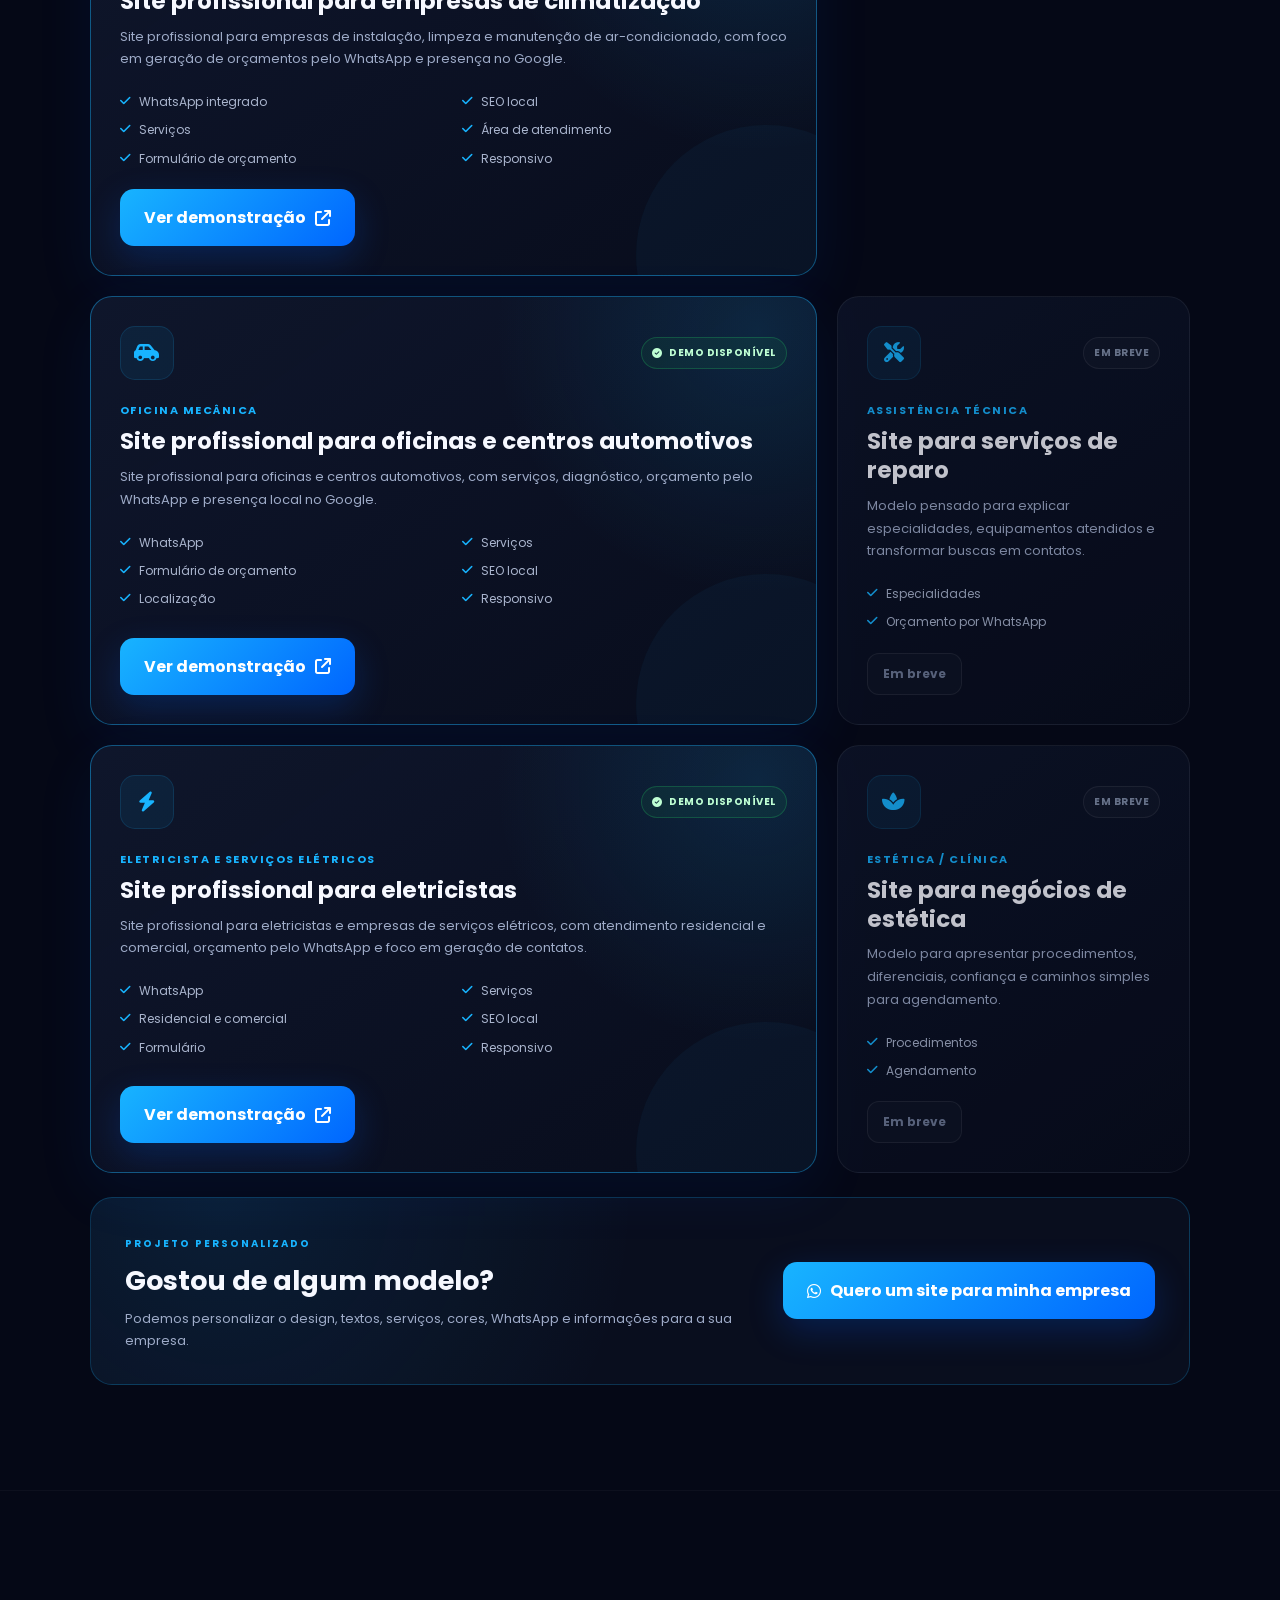
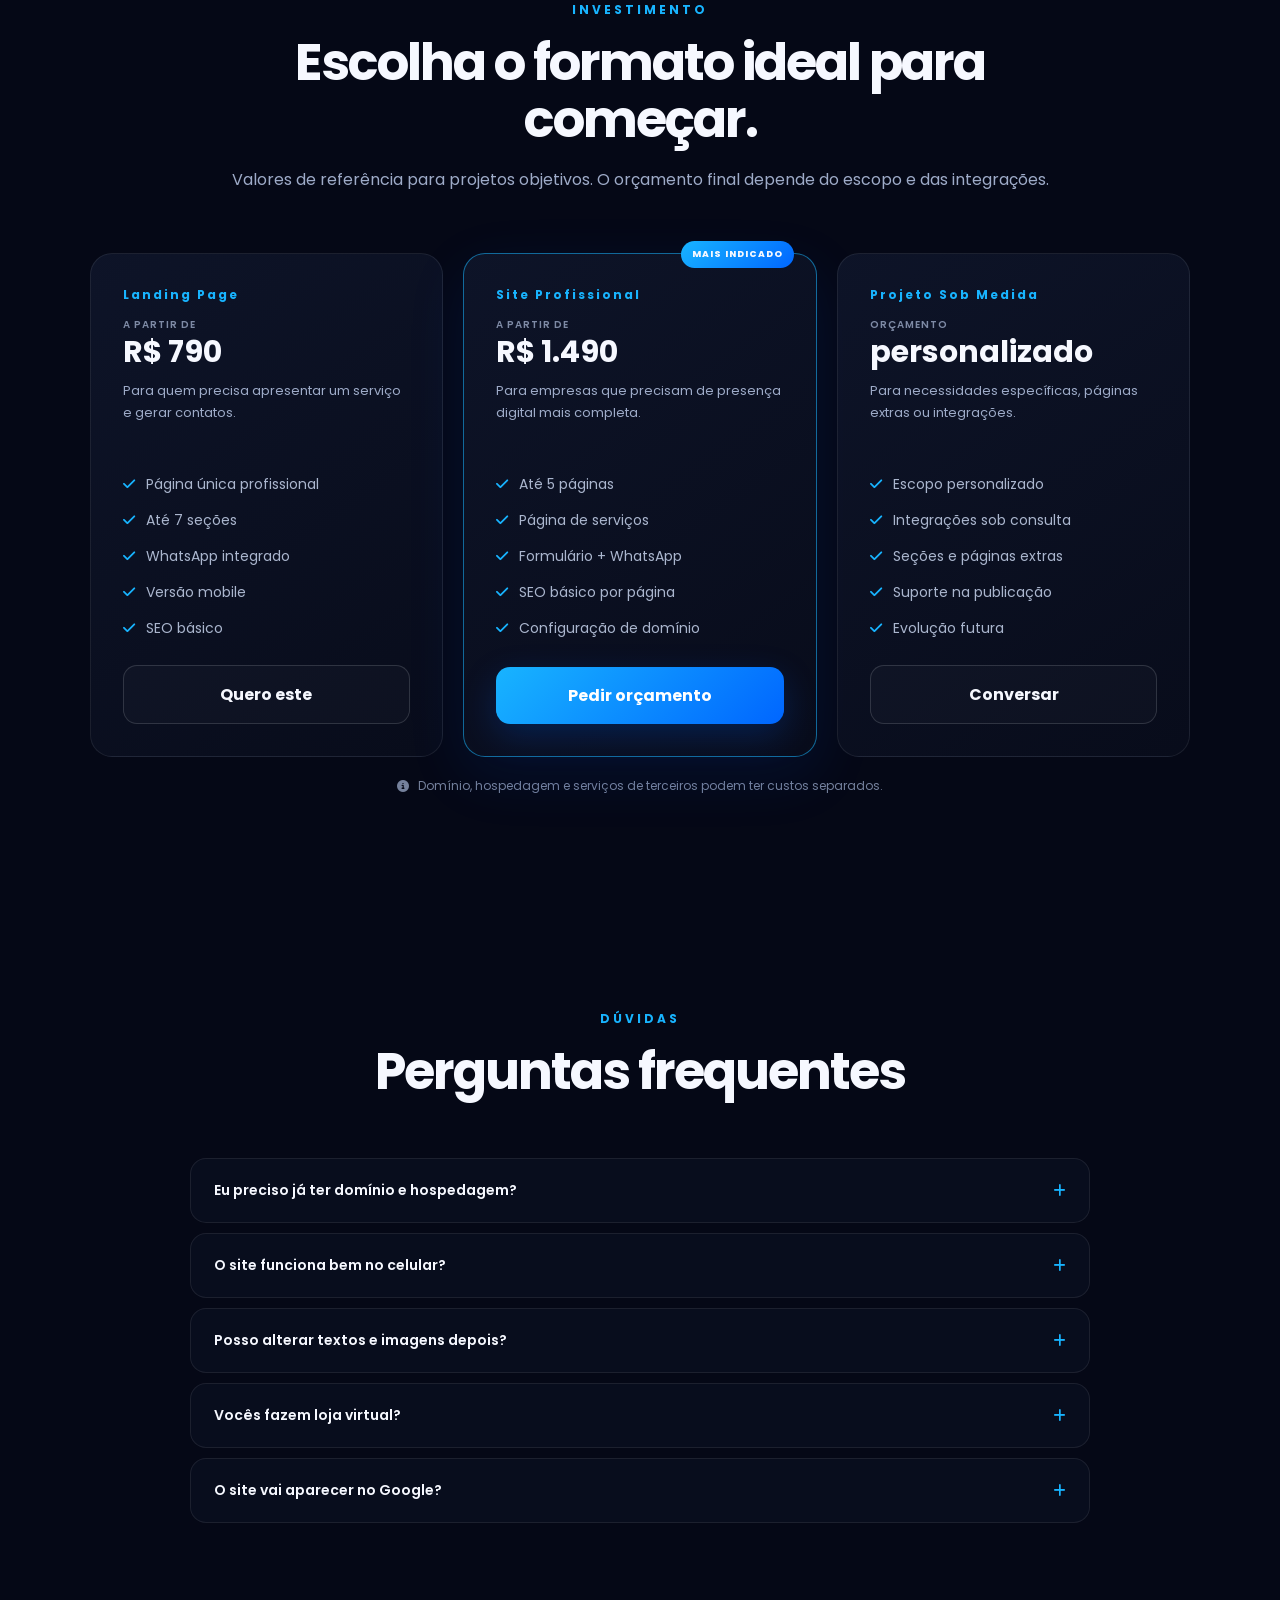
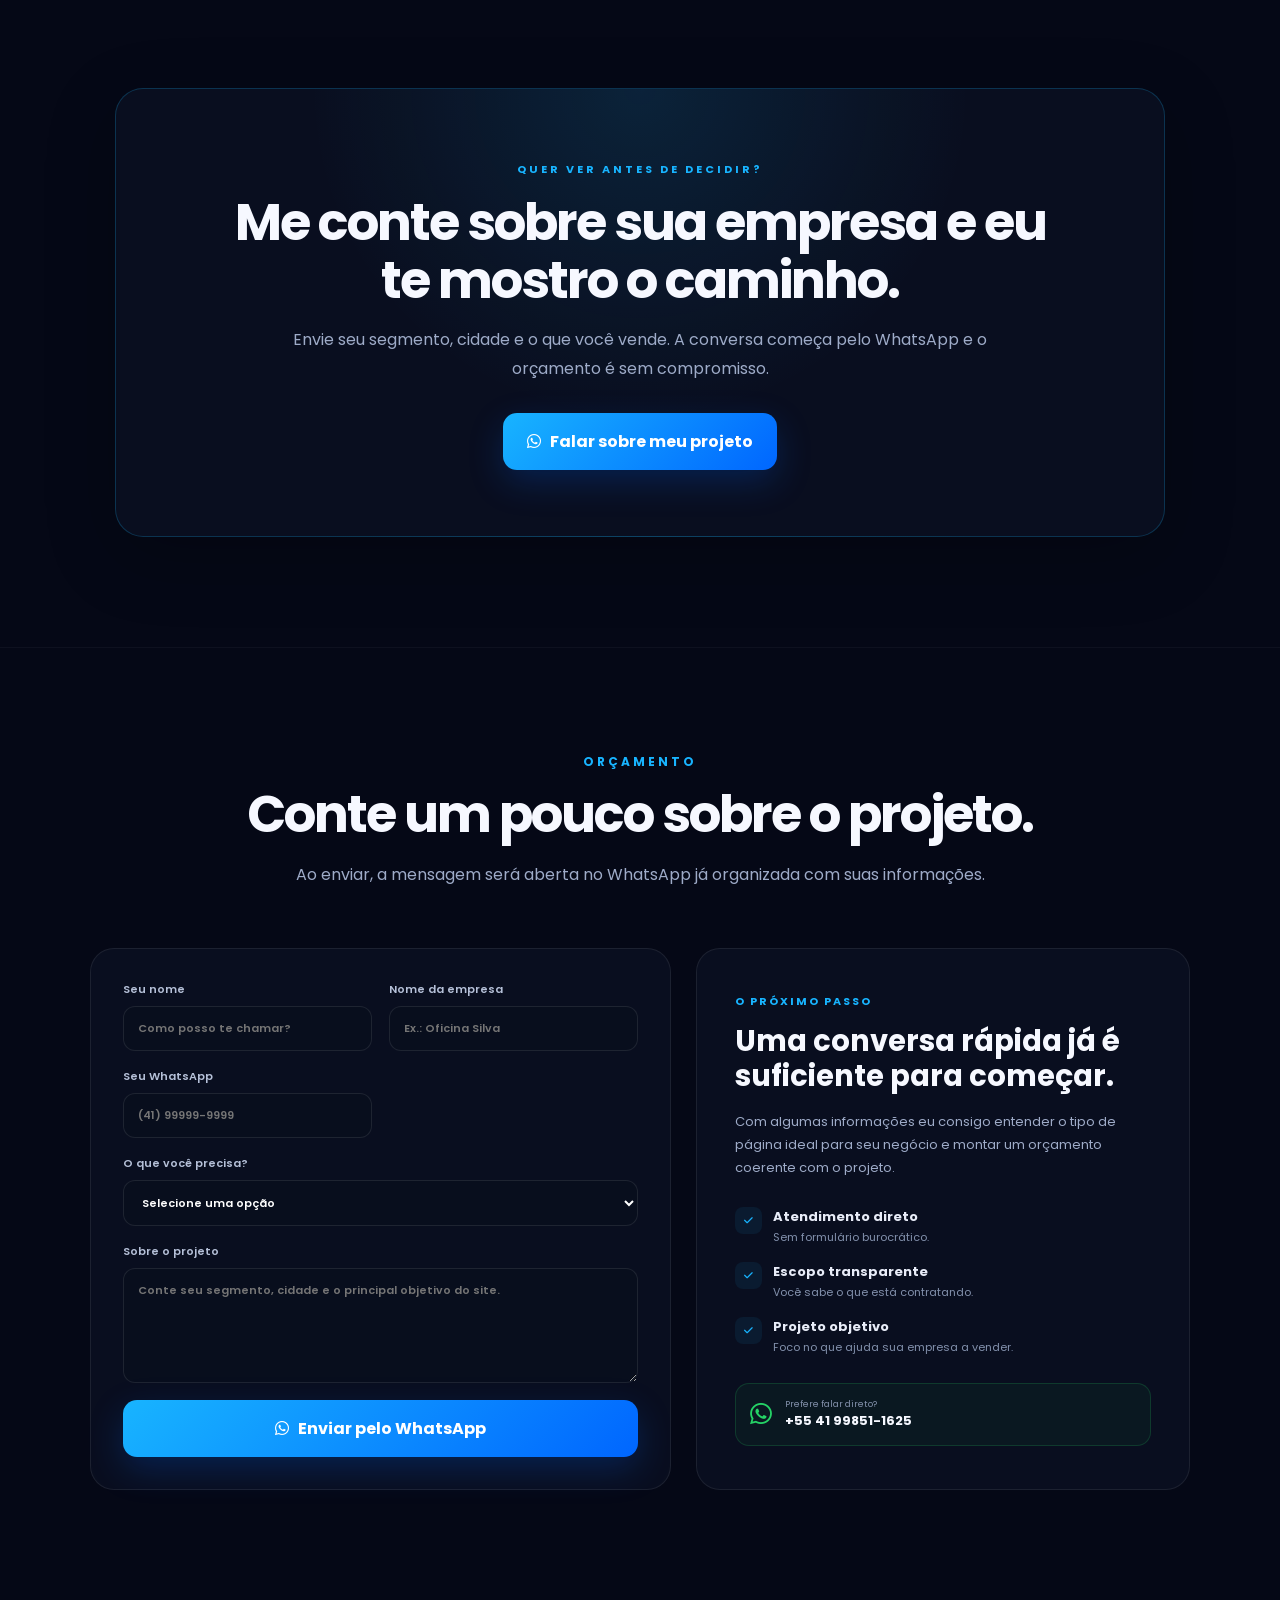
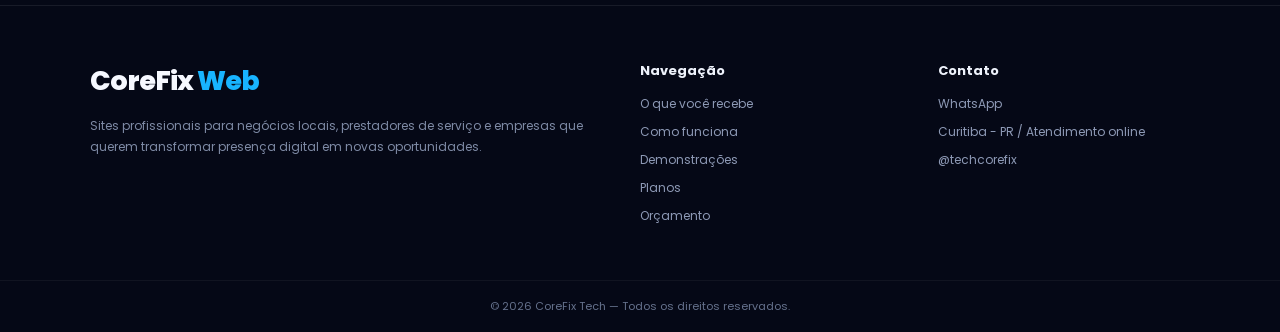
==== commit ef91bb94: "Add files via upload add demos for sales" ====
--- a/site-assistencia/index.html
+++ b/site-assistencia/index.html
@@ -215,11 +215,27 @@
           </a>
         </article>
 
-        <article class="demo-card demo-card-soon">
-          <div class="demo-card-top"><div class="demo-icon"><i class="fa-solid fa-car-side" aria-hidden="true"></i></div><span class="demo-status">Em breve</span></div>
-          <div class="demo-card-copy"><span class="demo-category">Oficina Mecânica</span><h3>Presença digital para oficinas</h3><p>Estrutura para apresentar serviços, diferenciais, localização e facilitar pedidos de orçamento.</p></div>
-          <ul class="demo-features compact"><li><i class="fa-solid fa-check"></i> Serviços automotivos</li><li><i class="fa-solid fa-check"></i> Contato rápido</li></ul>
-          <span class="demo-disabled" aria-label="Demonstração de oficina mecânica em breve">Em breve</span>
+        <article class="demo-card demo-card-featured">
+          <div class="demo-card-top">
+            <div class="demo-icon"><i class="fa-solid fa-car-side" aria-hidden="true"></i></div>
+            <span class="demo-status available"><i class="fa-solid fa-circle-check" aria-hidden="true"></i> Demo disponível</span>
+          </div>
+          <div class="demo-card-copy">
+            <span class="demo-category">Oficina Mecânica</span>
+            <h3>Site profissional para oficinas e centros automotivos</h3>
+            <p>Site profissional para oficinas e centros automotivos, com serviços, diagnóstico, orçamento pelo WhatsApp e presença local no Google.</p>
+          </div>
+          <ul class="demo-features" aria-label="Recursos da demonstração de oficina mecânica">
+            <li><i class="fa-solid fa-check"></i> WhatsApp</li>
+            <li><i class="fa-solid fa-check"></i> Serviços</li>
+            <li><i class="fa-solid fa-check"></i> Formulário de orçamento</li>
+            <li><i class="fa-solid fa-check"></i> SEO local</li>
+            <li><i class="fa-solid fa-check"></i> Localização</li>
+            <li><i class="fa-solid fa-check"></i> Responsivo</li>
+          </ul>
+          <a class="btn-primary demo-action" href="./demos/oficina-mecanica/" aria-label="Ver demonstração de site para oficina mecânica e centro automotivo">
+            Ver demonstração <i class="fa-solid fa-arrow-up-right-from-square" aria-hidden="true"></i>
+          </a>
         </article>
 
         <article class="demo-card demo-card-soon">
@@ -229,11 +245,27 @@
           <span class="demo-disabled" aria-label="Demonstração de assistência técnica em breve">Em breve</span>
         </article>
 
-        <article class="demo-card demo-card-soon">
-          <div class="demo-card-top"><div class="demo-icon"><i class="fa-solid fa-bolt" aria-hidden="true"></i></div><span class="demo-status">Em breve</span></div>
-          <div class="demo-card-copy"><span class="demo-category">Eletricista</span><h3>Site para serviços elétricos</h3><p>Apresentação objetiva para atendimentos residenciais e comerciais, urgências e serviços programados.</p></div>
-          <ul class="demo-features compact"><li><i class="fa-solid fa-check"></i> Atendimento local</li><li><i class="fa-solid fa-check"></i> Serviços destacados</li></ul>
-          <span class="demo-disabled" aria-label="Demonstração para eletricistas em breve">Em breve</span>
+        <article class="demo-card demo-card-featured">
+          <div class="demo-card-top">
+            <div class="demo-icon"><i class="fa-solid fa-bolt" aria-hidden="true"></i></div>
+            <span class="demo-status available"><i class="fa-solid fa-circle-check" aria-hidden="true"></i> Demo disponível</span>
+          </div>
+          <div class="demo-card-copy">
+            <span class="demo-category">Eletricista e Serviços Elétricos</span>
+            <h3>Site profissional para eletricistas</h3>
+            <p>Site profissional para eletricistas e empresas de serviços elétricos, com atendimento residencial e comercial, orçamento pelo WhatsApp e foco em geração de contatos.</p>
+          </div>
+          <ul class="demo-features" aria-label="Recursos da demonstração para eletricistas">
+            <li><i class="fa-solid fa-check"></i> WhatsApp</li>
+            <li><i class="fa-solid fa-check"></i> Serviços</li>
+            <li><i class="fa-solid fa-check"></i> Residencial e comercial</li>
+            <li><i class="fa-solid fa-check"></i> SEO local</li>
+            <li><i class="fa-solid fa-check"></i> Formulário</li>
+            <li><i class="fa-solid fa-check"></i> Responsivo</li>
+          </ul>
+          <a class="btn-primary demo-action" href="./demos/eletricista/" aria-label="Ver demonstração de site para eletricistas e empresas de serviços elétricos">
+            Ver demonstração <i class="fa-solid fa-arrow-up-right-from-square" aria-hidden="true"></i>
+          </a>
         </article>
 
         <article class="demo-card demo-card-soon">
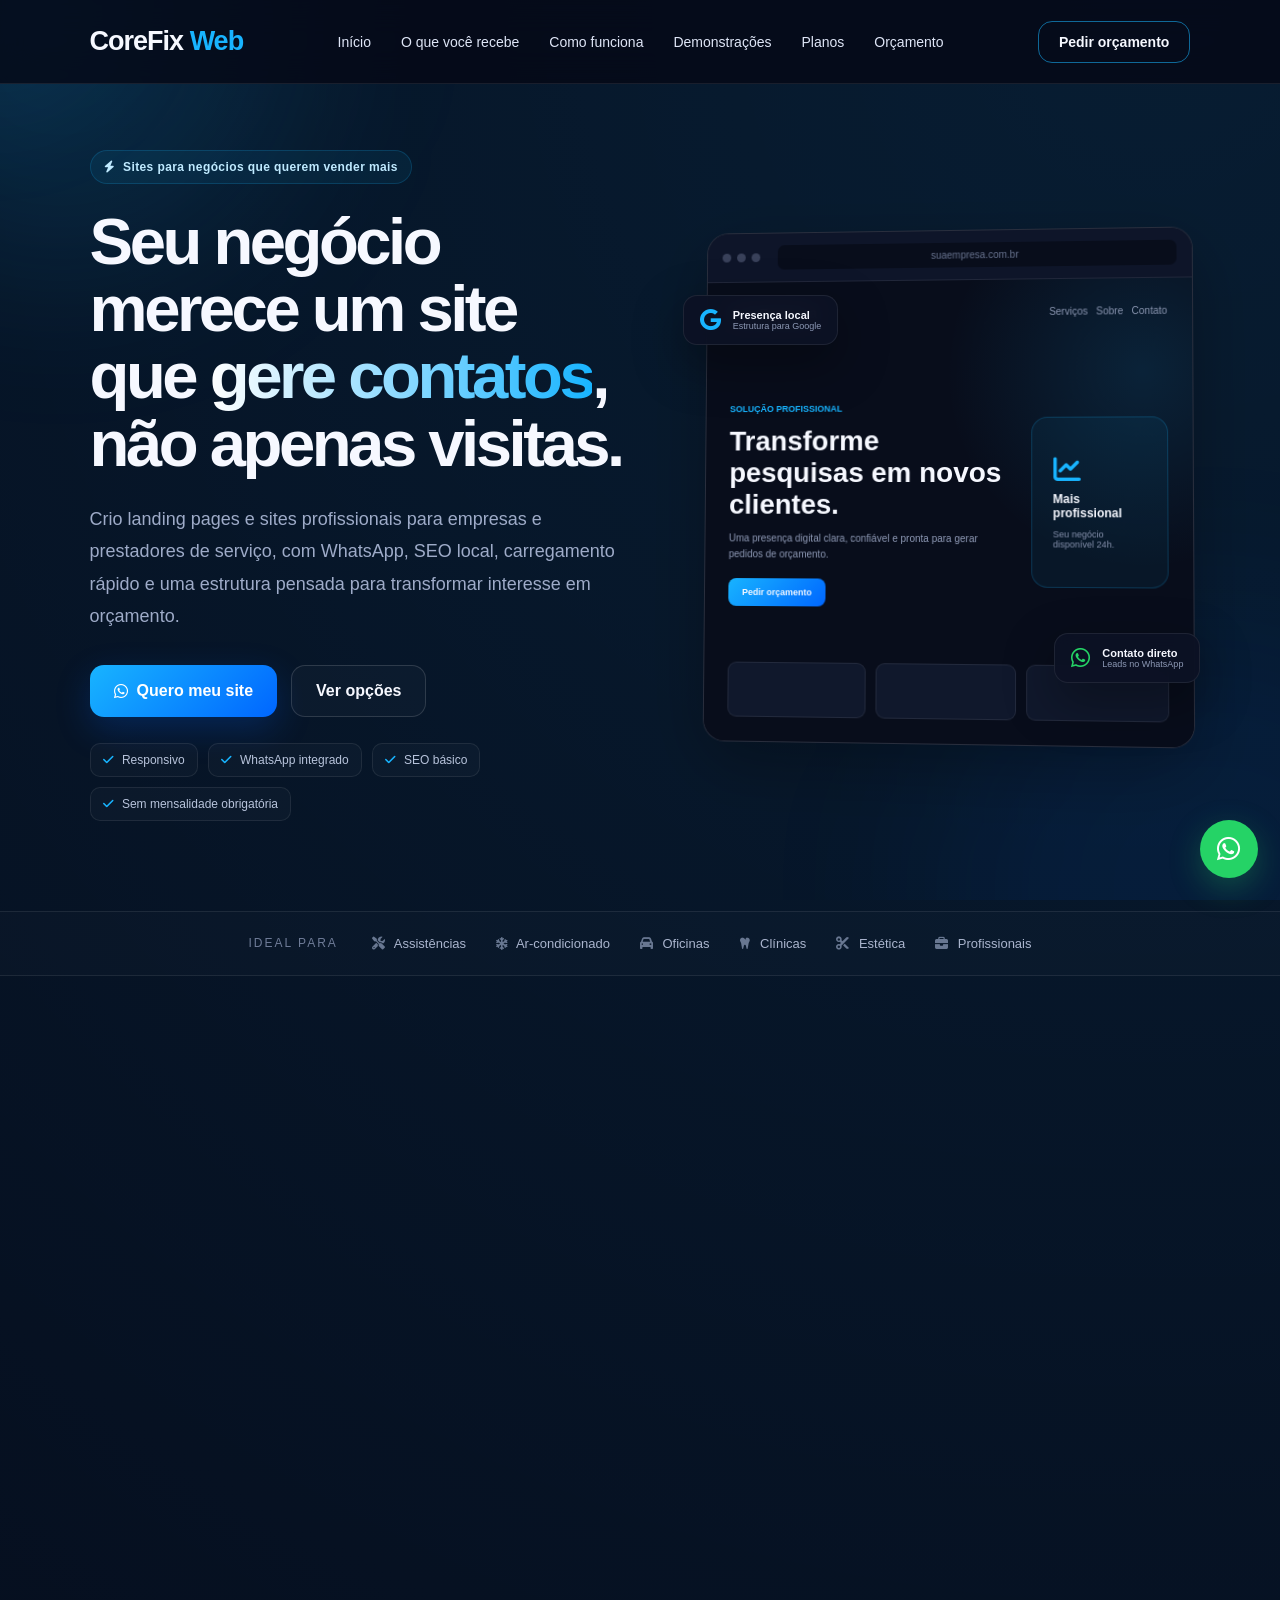
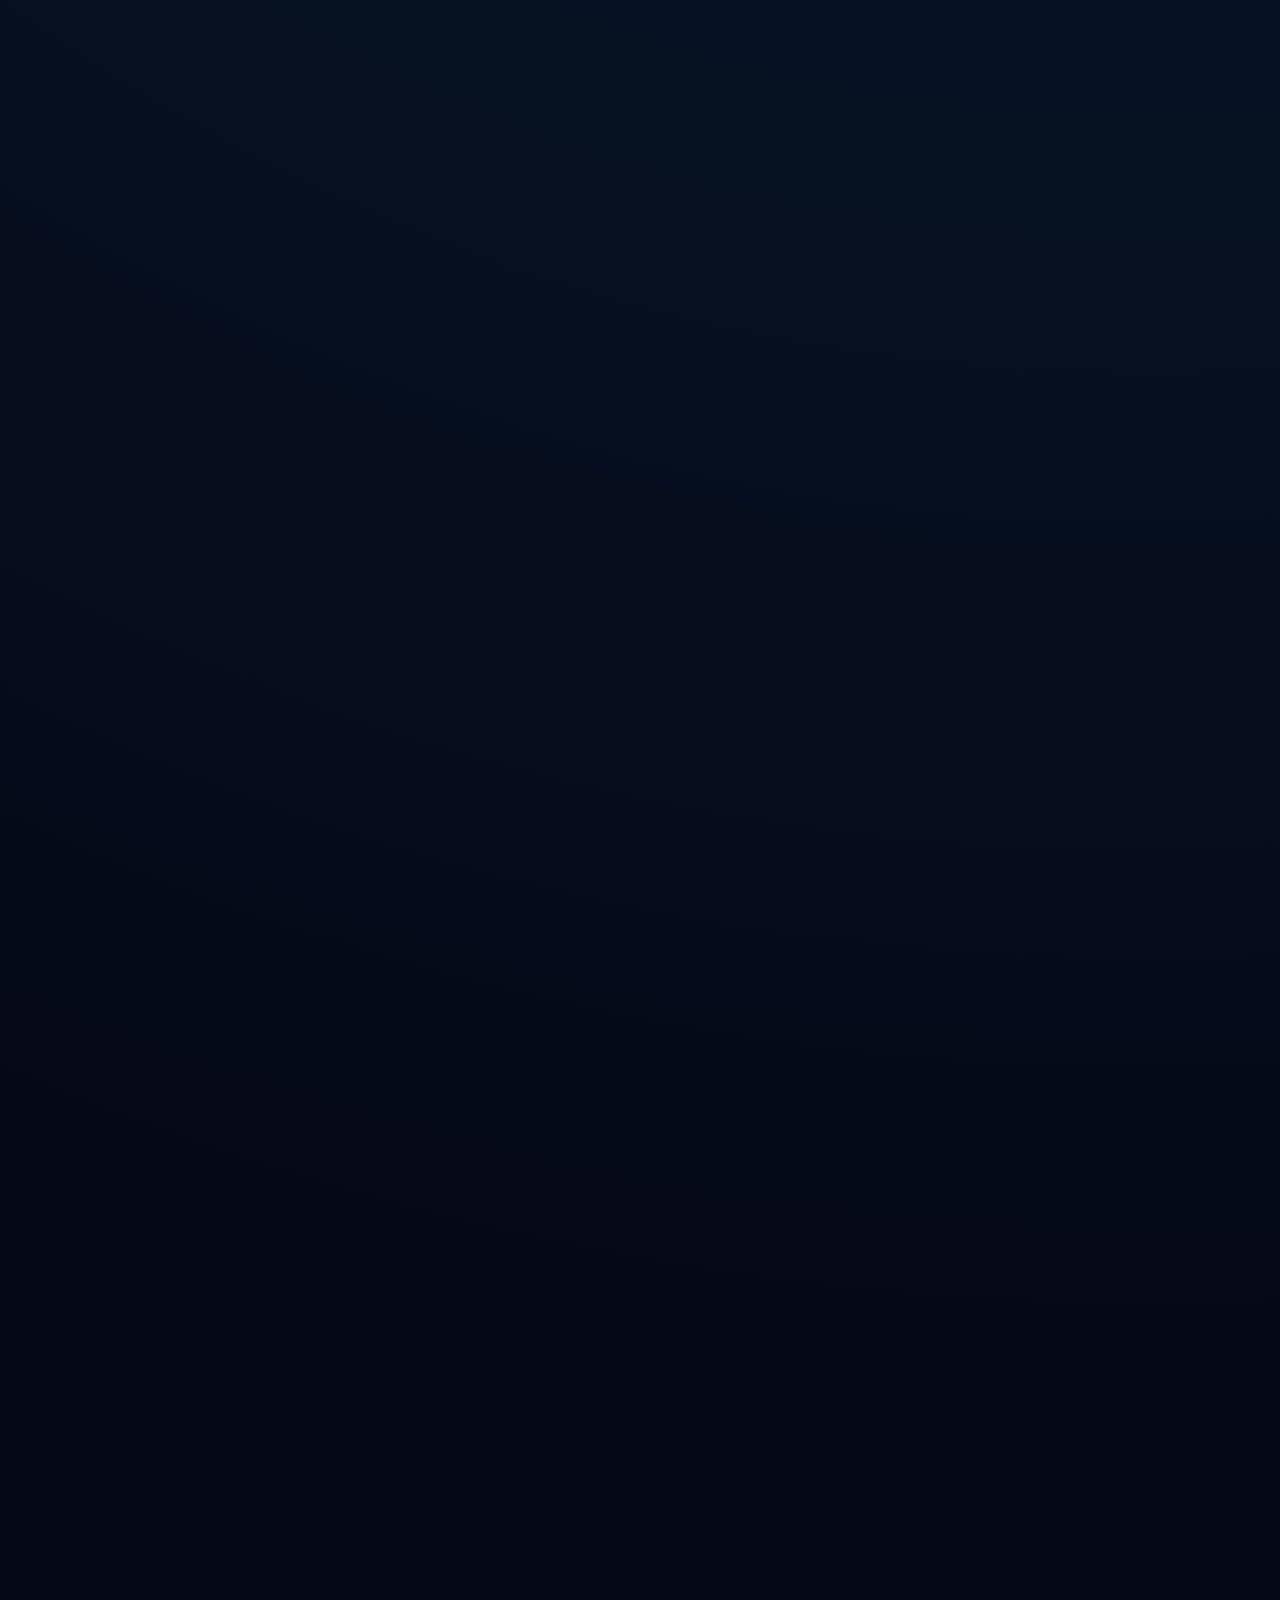
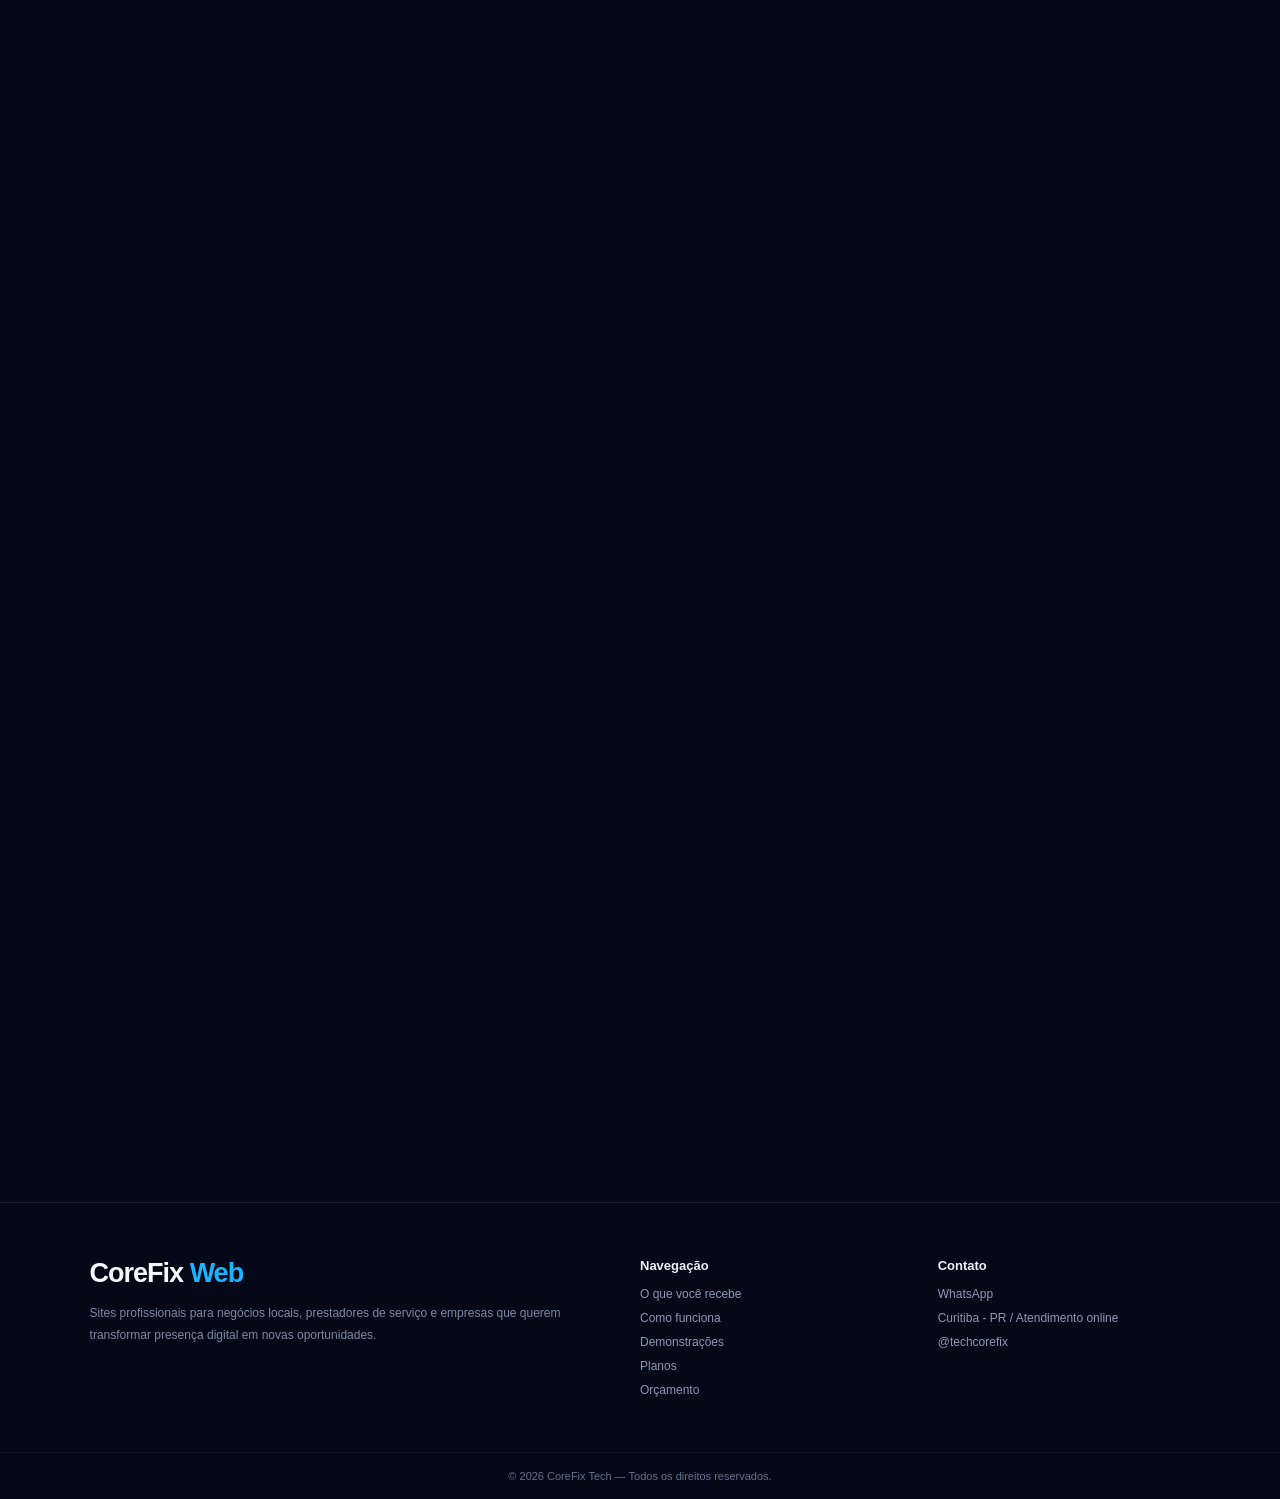
==== commit 555fc960: "Add files via upload uptade from" ====
--- a/site-assistencia/index.html
+++ b/site-assistencia/index.html
@@ -3,9 +3,11 @@
 <head>
   <meta charset="UTF-8">
   <meta name="viewport" content="width=device-width, initial-scale=1.0">
+  <meta http-equiv="Content-Security-Policy" content="default-src 'self'; base-uri 'none'; object-src 'none'; script-src 'self' 'sha256-bvpqhBftNRRldRm3SbuEpWmPlf3kAI3sPlAgIEvJKJI='; style-src 'self' https://fonts.googleapis.com https://cdnjs.cloudflare.com; font-src 'self' https://fonts.gstatic.com https://cdnjs.cloudflare.com; img-src 'self' data:; connect-src 'self'; frame-src 'none'; form-action 'self' https://wa.me; upgrade-insecure-requests">
   <meta name="description" content="Criação de sites profissionais e landing pages para negócios locais. Sites rápidos, responsivos e focados em transformar visitas em contatos pelo WhatsApp.">
   <meta name="keywords" content="criação de sites Curitiba, landing page Curitiba, site para empresa, site profissional, site para negócios locais">
   <meta name="author" content="CoreFix Tech">
+  <meta name="referrer" content="strict-origin-when-cross-origin">
   <meta property="og:title" content="CoreFix Tech | Sites que transformam visitas em clientes">
   <meta property="og:description" content="Sites profissionais para negócios locais, com WhatsApp, SEO local e foco em conversão.">
   <meta property="og:image" content="corefix-icon.png">
@@ -16,7 +18,7 @@
   <link rel="preconnect" href="https://fonts.googleapis.com">
   <link rel="preconnect" href="https://fonts.gstatic.com" crossorigin>
   <link href="https://fonts.googleapis.com/css2?family=Poppins:wght@300;400;500;600;700;800&display=swap" rel="stylesheet">
-  <link rel="stylesheet" href="https://cdnjs.cloudflare.com/ajax/libs/font-awesome/6.5.1/css/all.min.css">
+  <link rel="stylesheet" href="https://cdnjs.cloudflare.com/ajax/libs/font-awesome/6.5.1/css/all.min.css" integrity="sha512-DTOQO9RWCH3ppGqcWaEA1BIZOC6xxalwEsw9c2QQeAIftl+Vegovlnee1c9QX4TctnWMn13TZye+giMm8e2LwA==" crossorigin="anonymous" referrerpolicy="no-referrer">
   <link rel="stylesheet" href="style.css">
 
   <script type="application/ld+json">
@@ -370,9 +372,9 @@
 
       <div class="contact-container">
         <form class="contact-form" id="contactForm">
-          <label>Seu nome<input type="text" id="nome" placeholder="Como posso te chamar?" required></label>
-          <label>Nome da empresa<input type="text" id="empresa" placeholder="Ex.: Oficina Silva"></label>
-          <label>Seu WhatsApp<input type="tel" id="telefone" placeholder="(41) 99999-9999" required></label>
+          <label>Seu nome<input type="text" id="nome" placeholder="Como posso te chamar?" required autocomplete="name" maxlength="80"></label>
+          <label>Nome da empresa<input type="text" id="empresa" placeholder="Ex.: Oficina Silva" autocomplete="organization" maxlength="120"></label>
+          <label>Seu WhatsApp<input type="tel" id="telefone" placeholder="(41) 99999-9999" required autocomplete="tel" inputmode="tel" maxlength="24"></label>
           <label>O que você precisa?
             <select id="servico" required>
               <option value="" selected disabled>Selecione uma opção</option>
@@ -383,7 +385,7 @@
               <option>Ainda não sei</option>
             </select>
           </label>
-          <label>Sobre o projeto<textarea id="mensagem" placeholder="Conte seu segmento, cidade e o principal objetivo do site."></textarea></label>
+          <label>Sobre o projeto<textarea id="mensagem" placeholder="Conte seu segmento, cidade e o principal objetivo do site." maxlength="1200"></textarea></label>
           <button type="submit" class="btn-primary"><i class="fa-brands fa-whatsapp"></i> Enviar pelo WhatsApp</button>
         </form>
 
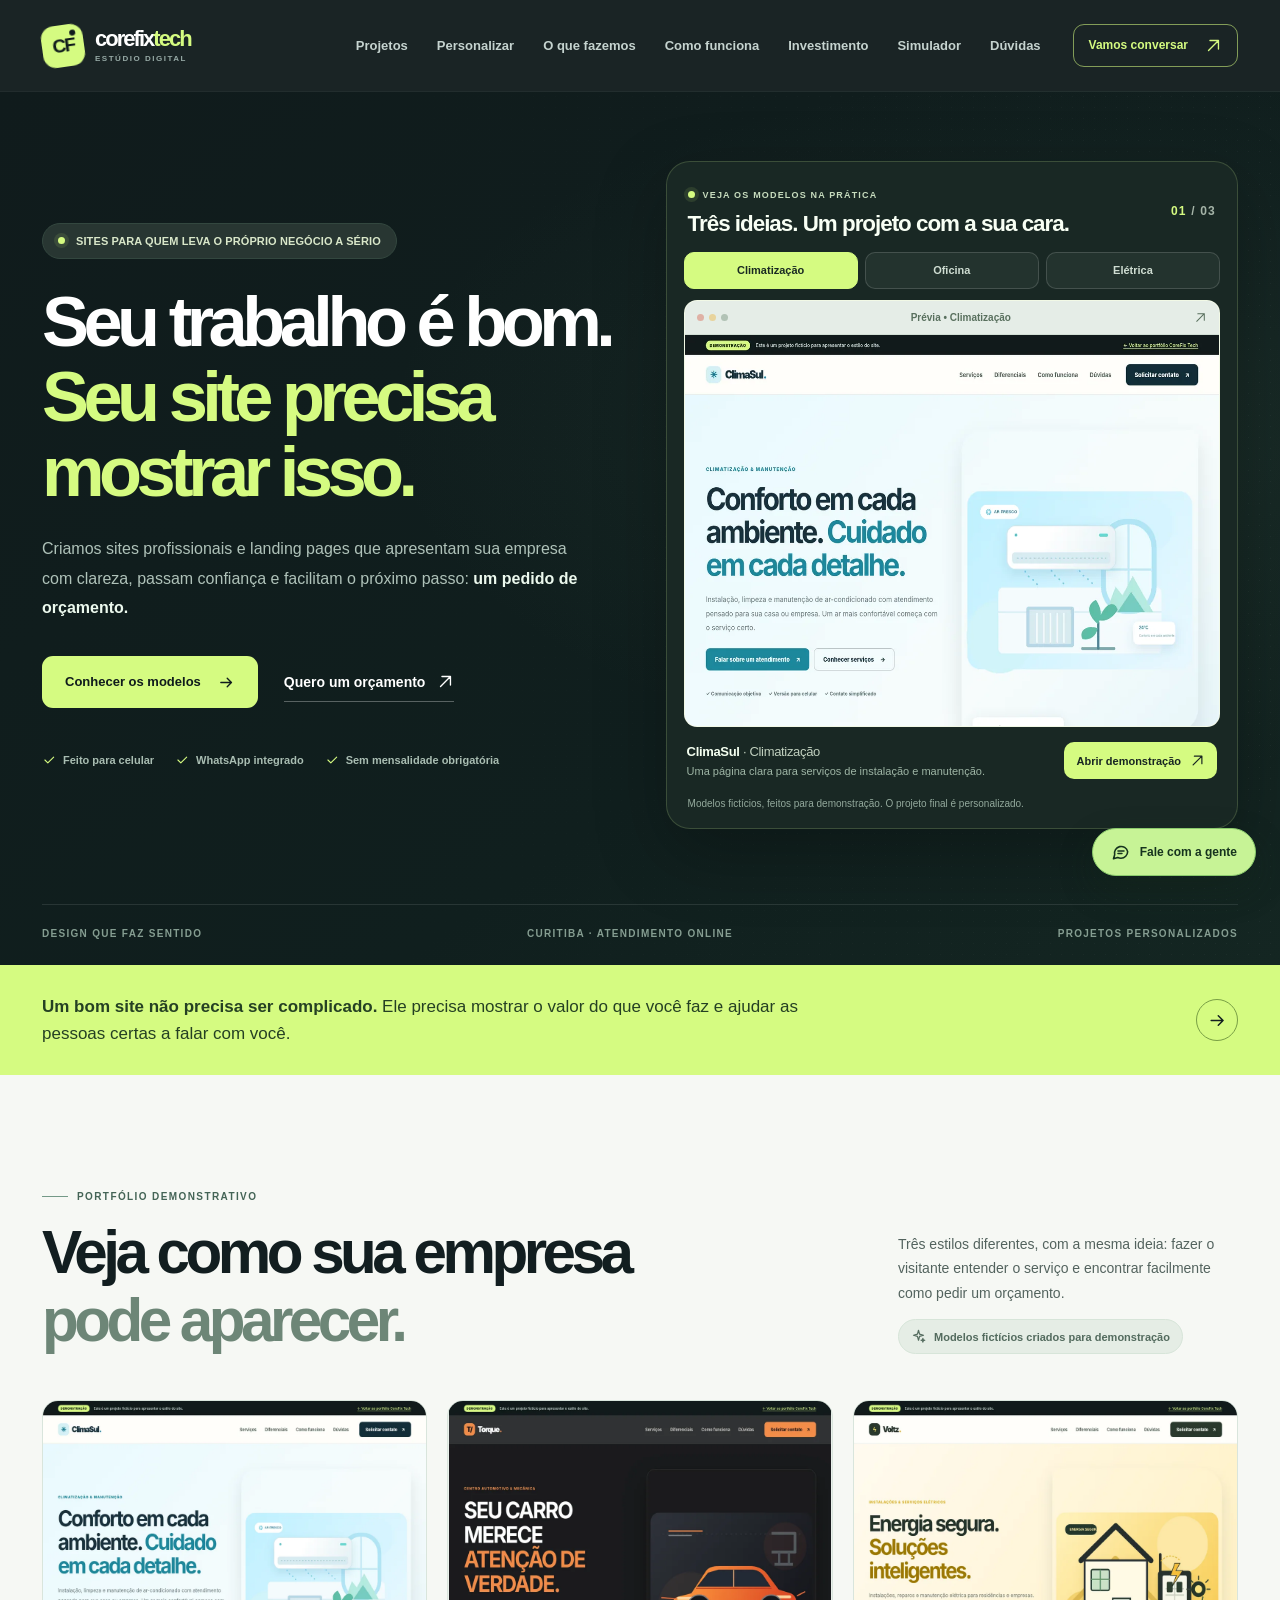
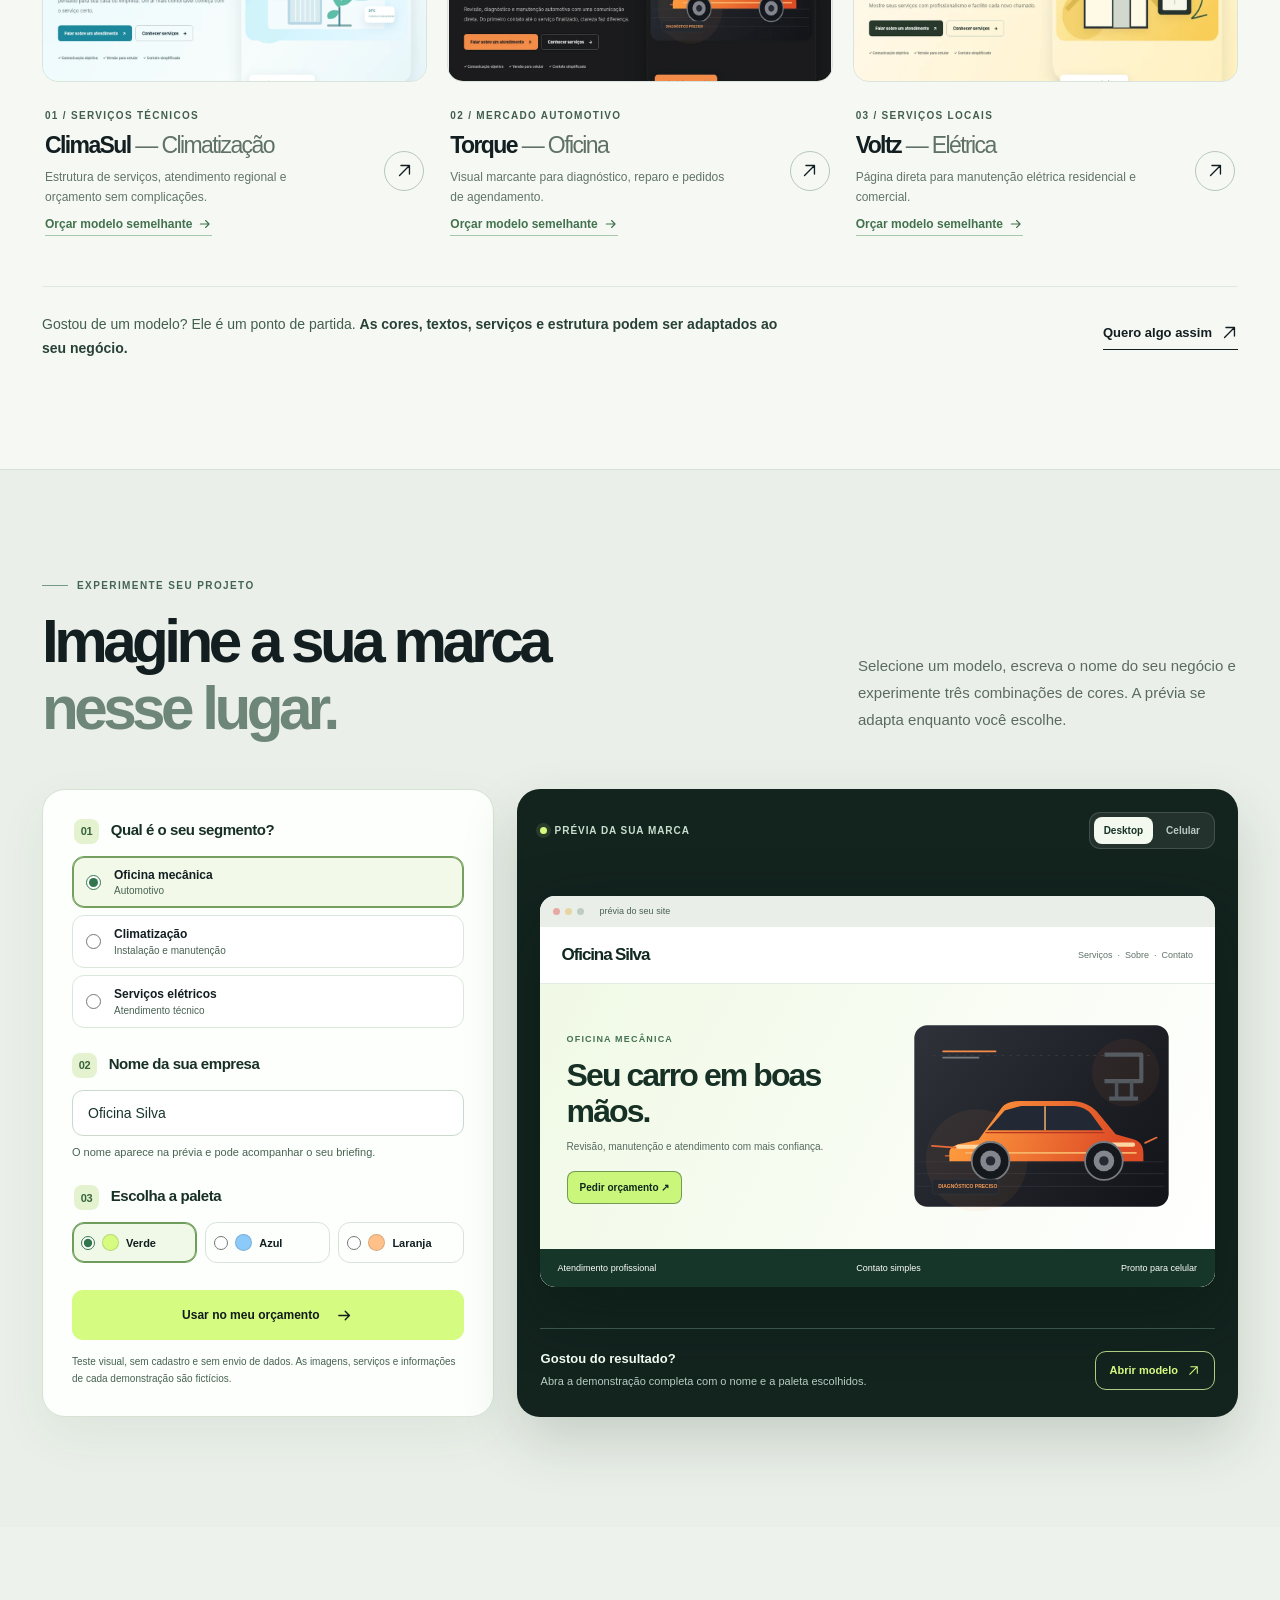
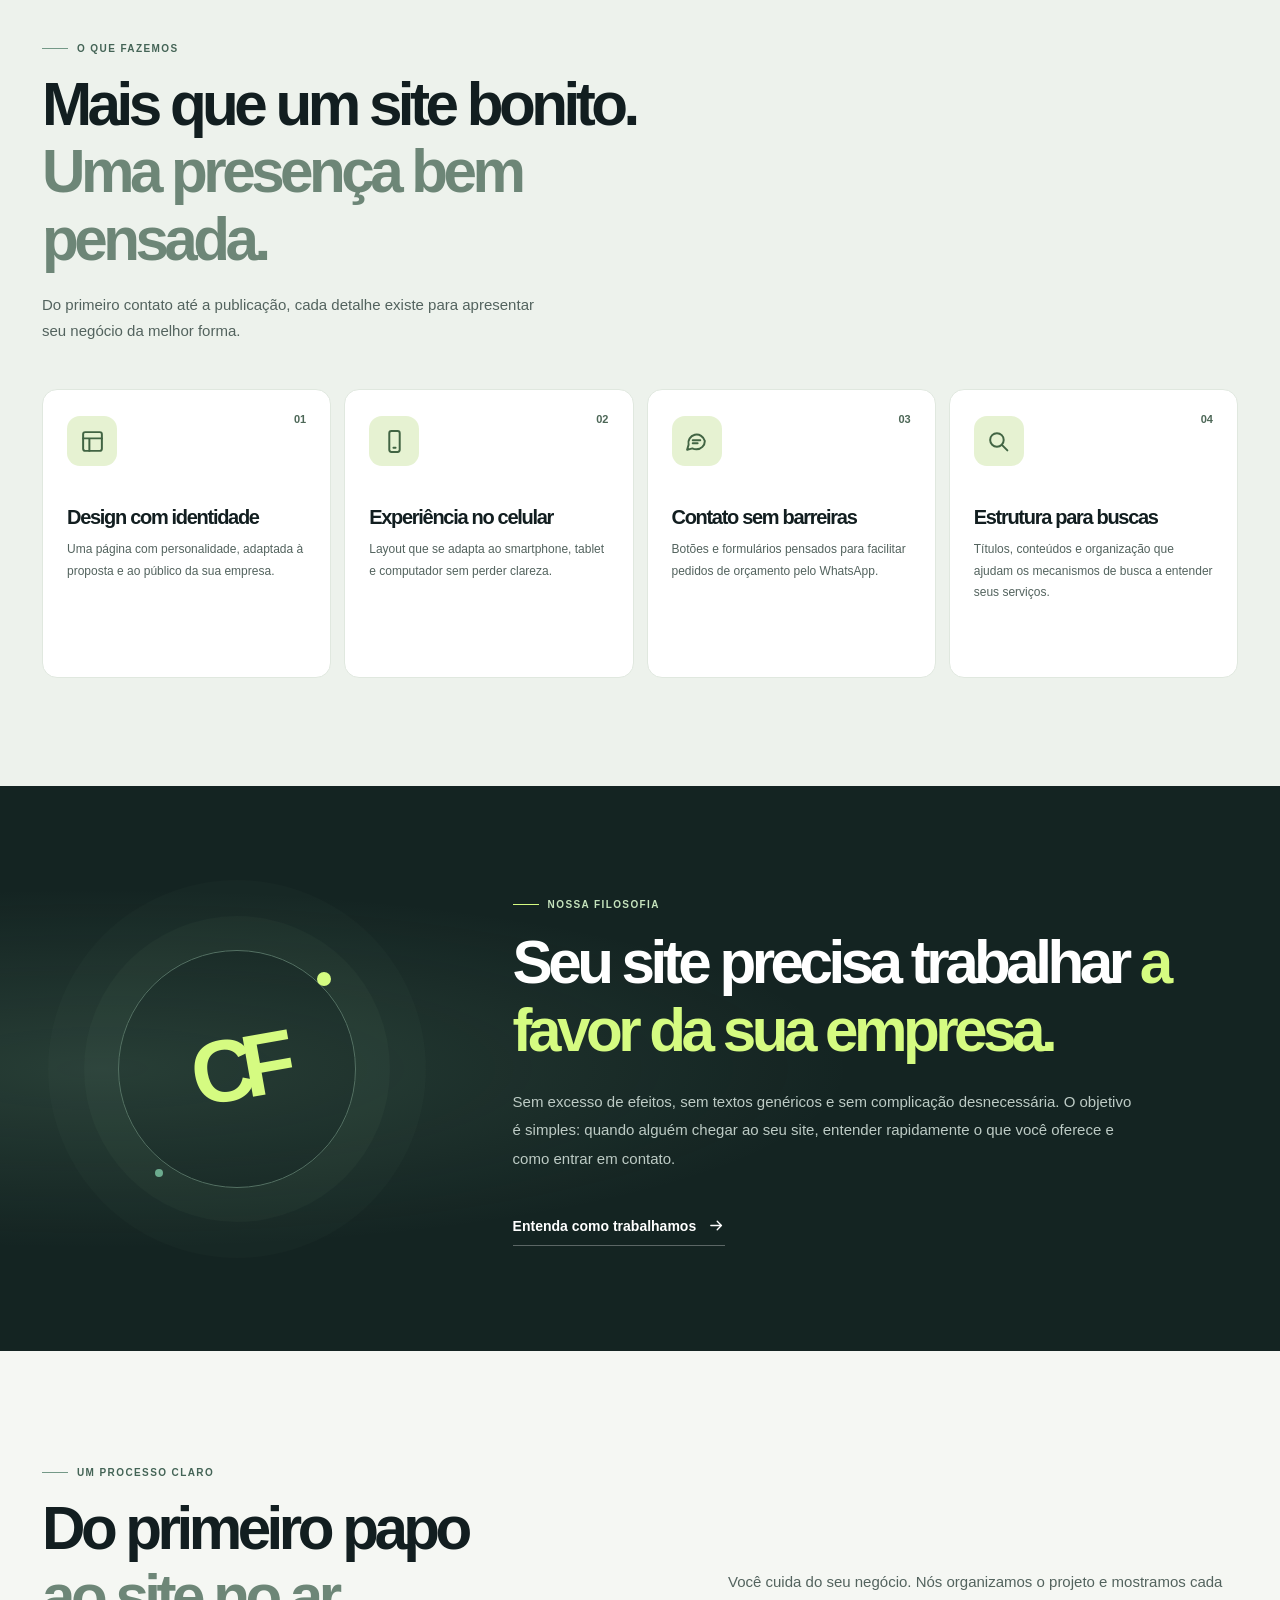
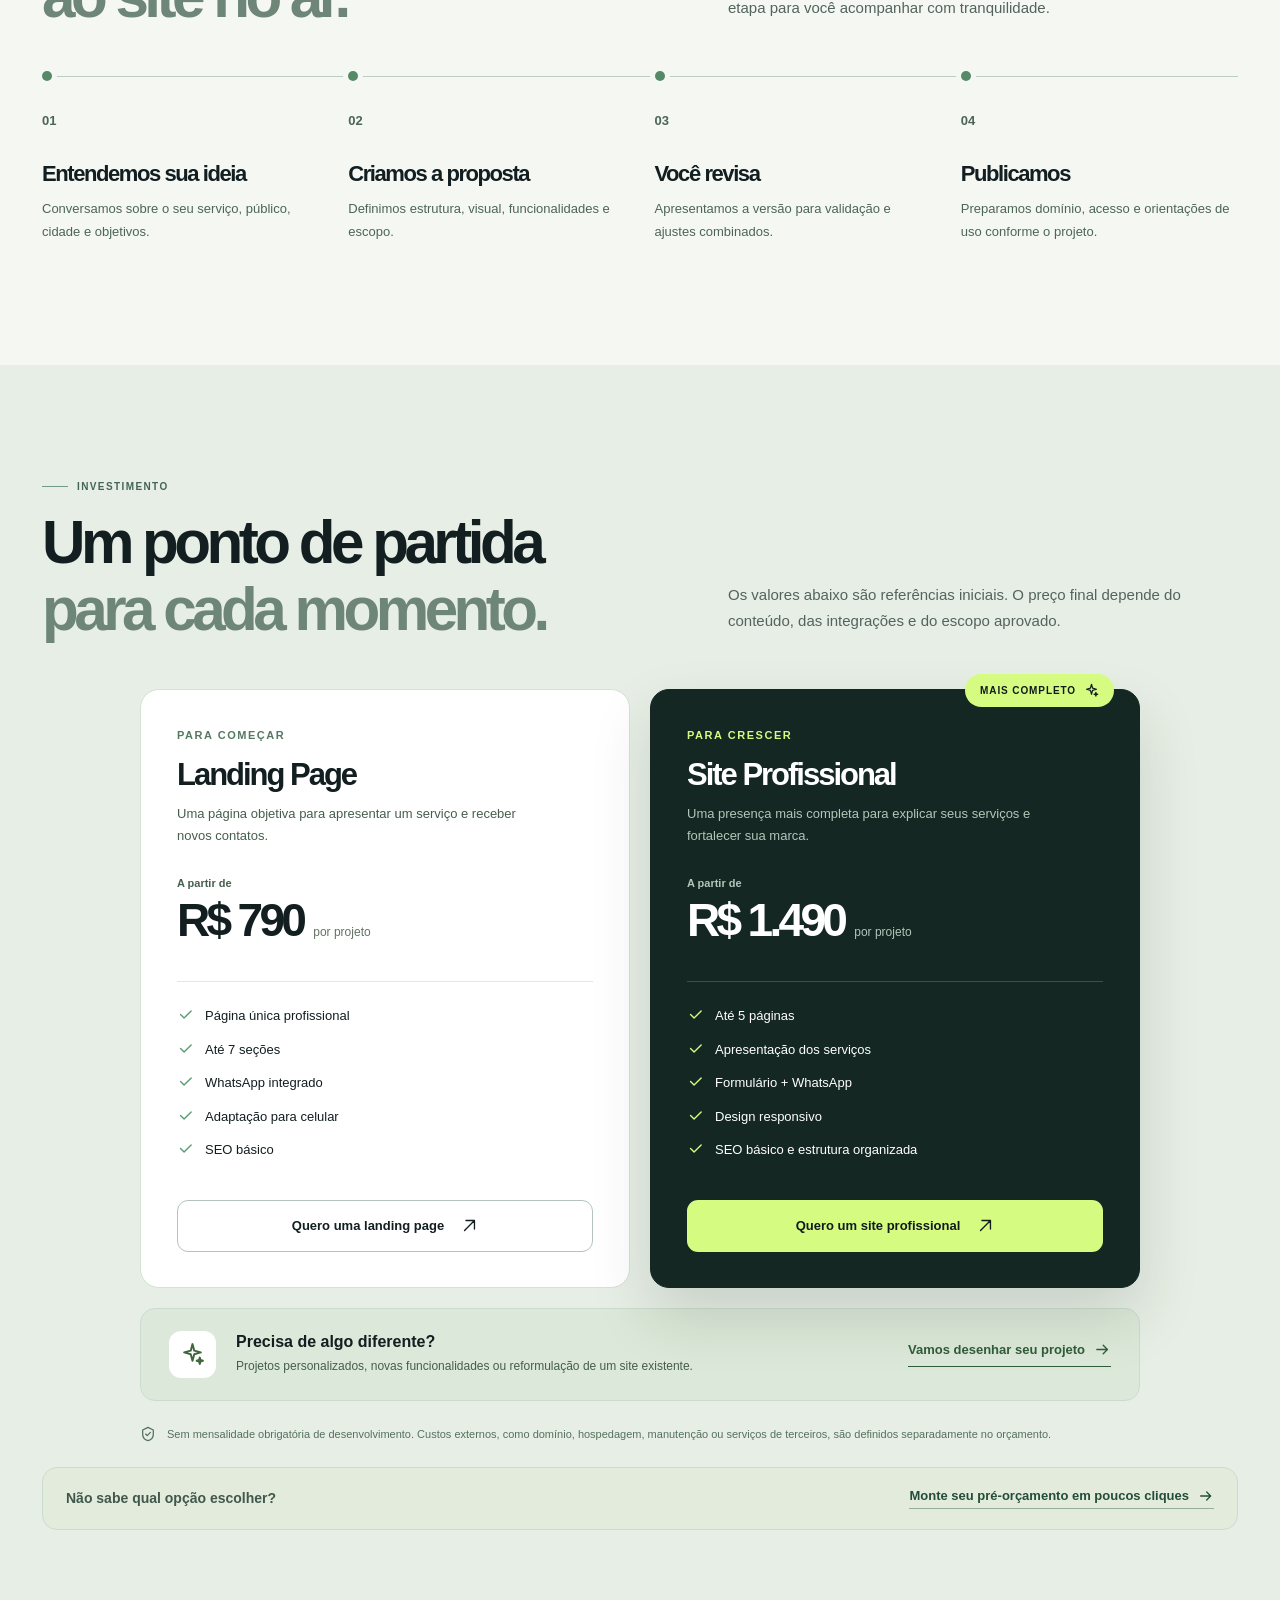
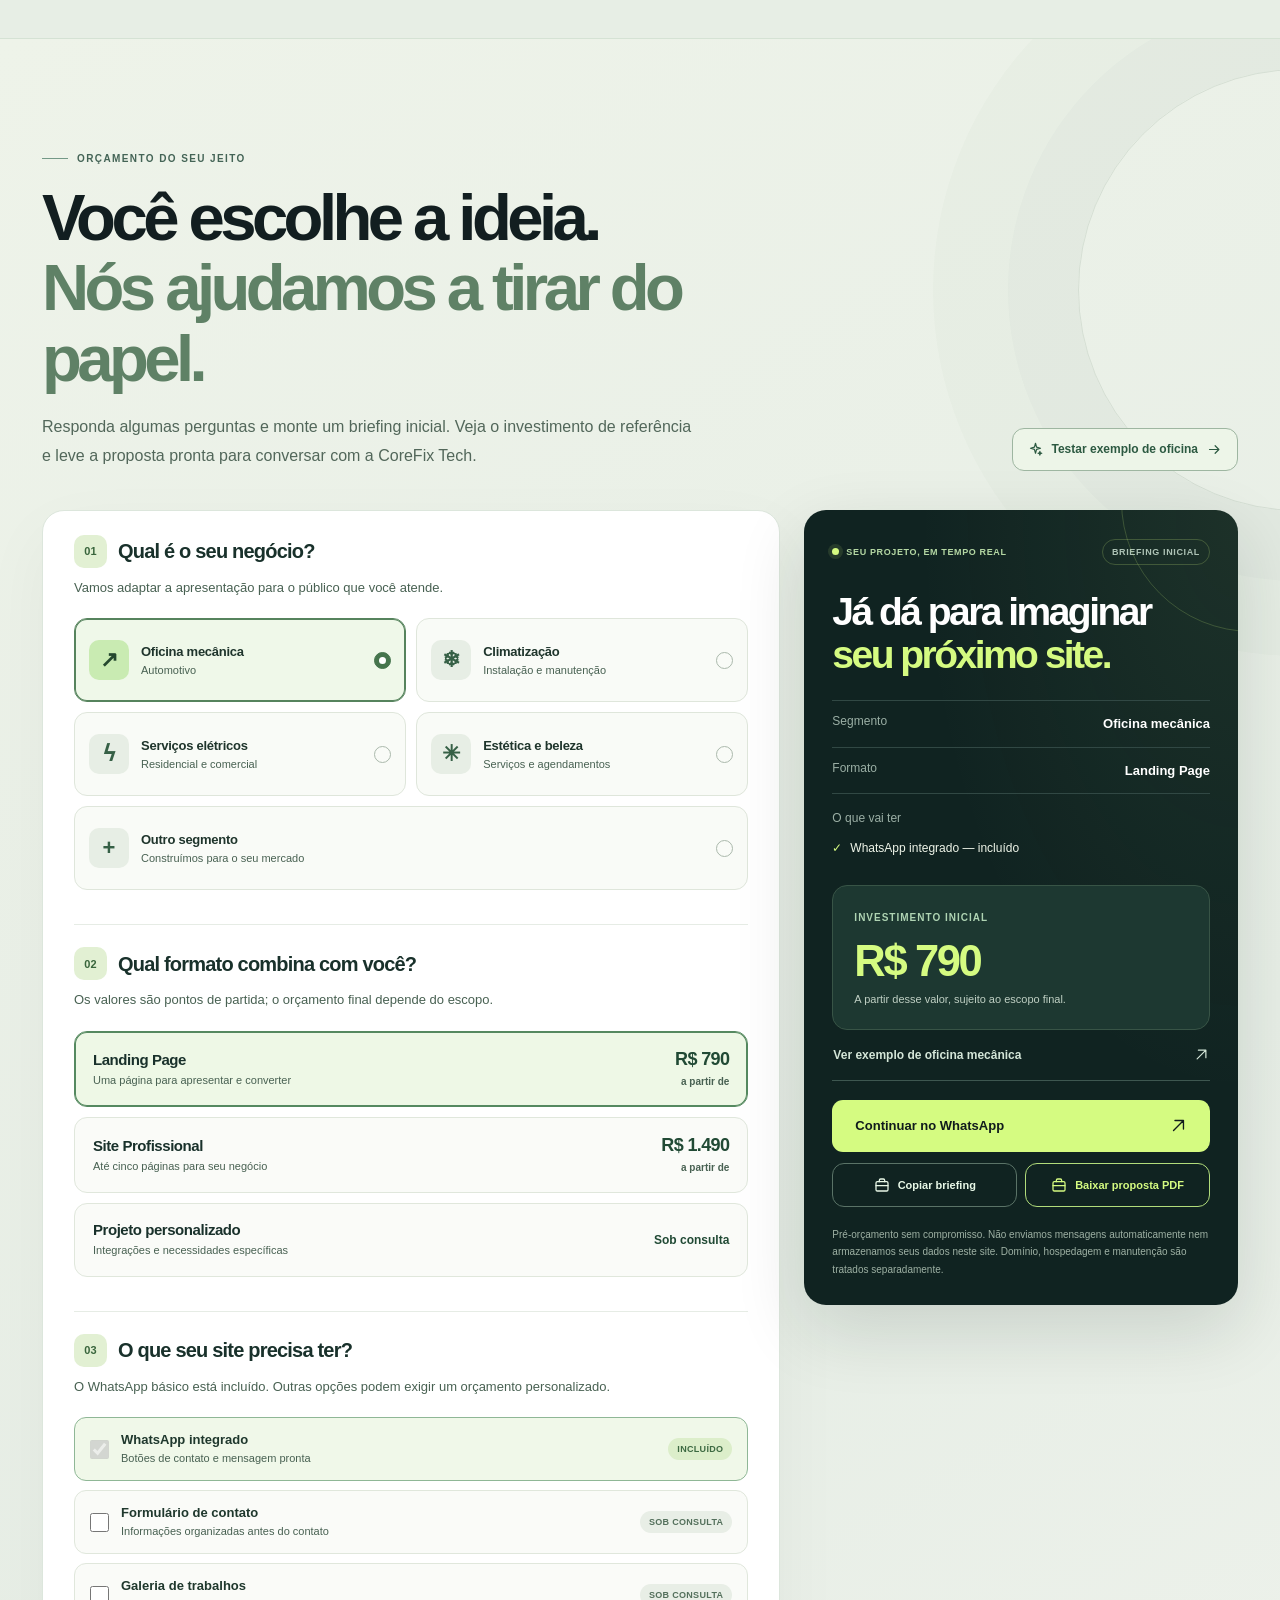
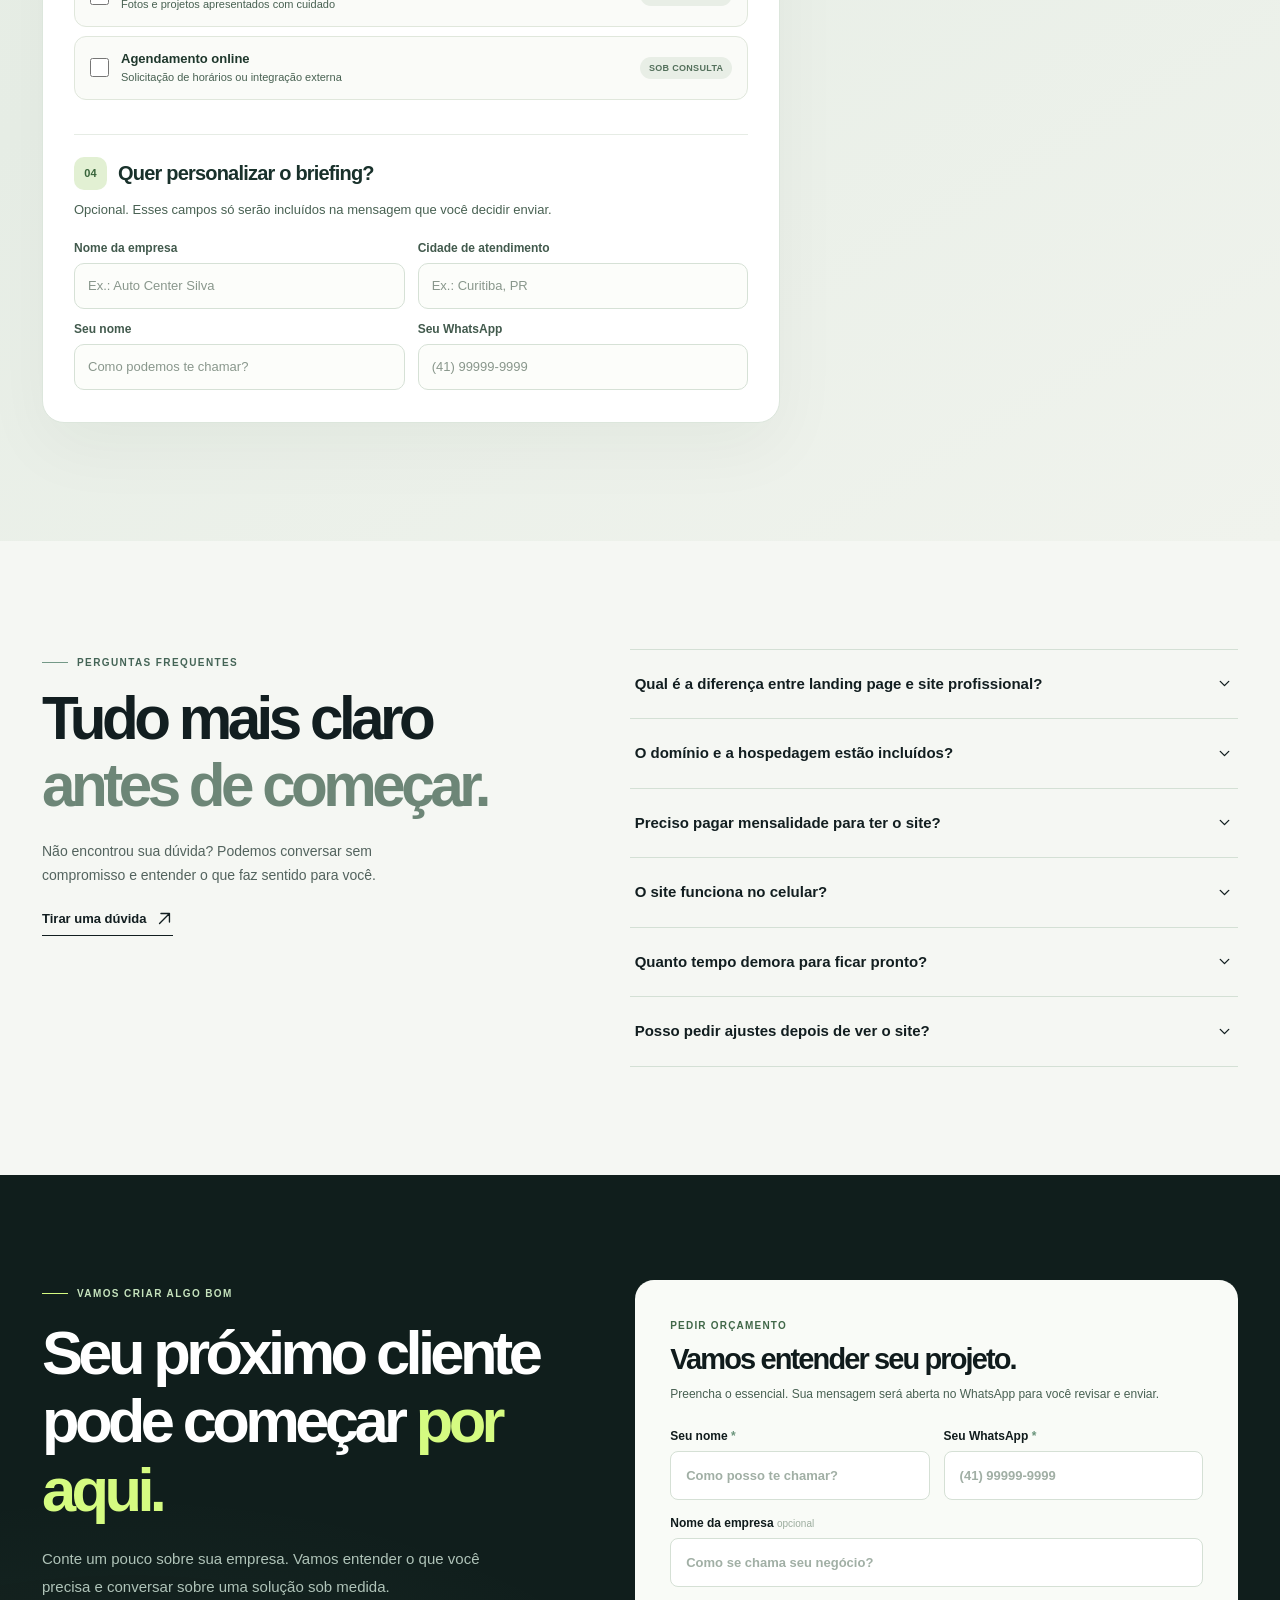
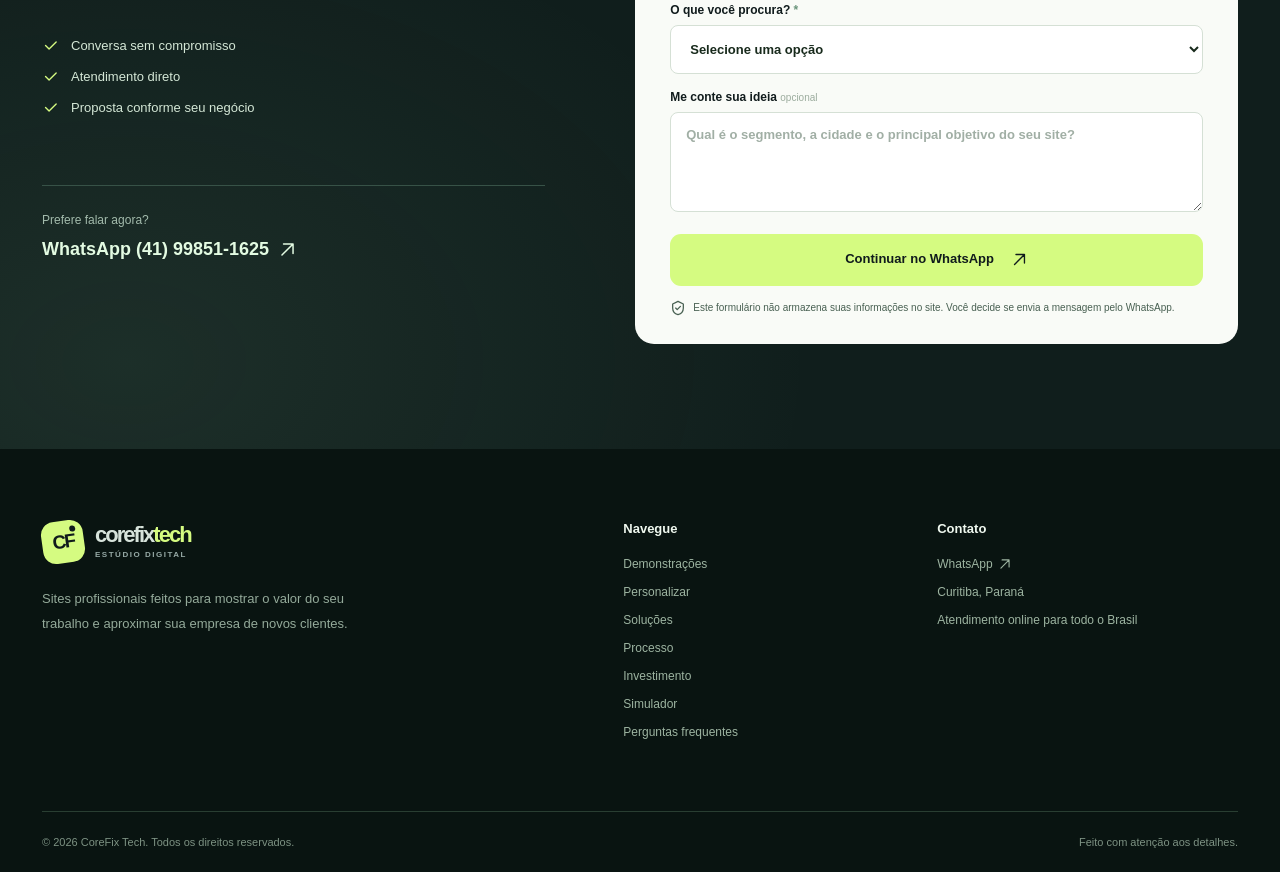
==== commit 9c2d9082: "release: CoreFix Tech v2.2.5 RC - audited website, simulator, demos and PDF" ====
--- a/site-assistencia/index.html
+++ b/site-assistencia/index.html
@@ -1,421 +1,283 @@
-<!DOCTYPE html>
+<!doctype html>
 <html lang="pt-BR">
 <head>
-  <meta charset="UTF-8">
-  <meta name="viewport" content="width=device-width, initial-scale=1.0">
-  <meta http-equiv="Content-Security-Policy" content="default-src 'self'; base-uri 'none'; object-src 'none'; script-src 'self' 'sha256-bvpqhBftNRRldRm3SbuEpWmPlf3kAI3sPlAgIEvJKJI='; style-src 'self' https://fonts.googleapis.com https://cdnjs.cloudflare.com; font-src 'self' https://fonts.gstatic.com https://cdnjs.cloudflare.com; img-src 'self' data:; connect-src 'self'; frame-src 'none'; form-action 'self' https://wa.me; upgrade-insecure-requests">
-  <meta name="description" content="Criação de sites profissionais e landing pages para negócios locais. Sites rápidos, responsivos e focados em transformar visitas em contatos pelo WhatsApp.">
-  <meta name="keywords" content="criação de sites Curitiba, landing page Curitiba, site para empresa, site profissional, site para negócios locais">
+  <meta charset="utf-8">
+  <meta name="viewport" content="width=device-width, initial-scale=1">
+  <meta name="theme-color" content="#101b1c">
+  <meta name="description" content="Criação de sites e landing pages para negócios locais. Confira modelos, monte um pré-orçamento interativo e converse com a CoreFix Tech pelo WhatsApp.">
+  <meta name="robots" content="index,follow,max-image-preview:large">
   <meta name="author" content="CoreFix Tech">
-  <meta name="referrer" content="strict-origin-when-cross-origin">
-  <meta property="og:title" content="CoreFix Tech | Sites que transformam visitas em clientes">
-  <meta property="og:description" content="Sites profissionais para negócios locais, com WhatsApp, SEO local e foco em conversão.">
-  <meta property="og:image" content="corefix-icon.png">
+  <link rel="canonical" href="https://www.corefixtech.com.br/">
   <meta property="og:type" content="website">
-  <link rel="icon" href="corefix-icon.png">
-  <title>CoreFix Tech | Criação de Sites para Negócios Locais</title>
-
-  <link rel="preconnect" href="https://fonts.googleapis.com">
-  <link rel="preconnect" href="https://fonts.gstatic.com" crossorigin>
-  <link href="https://fonts.googleapis.com/css2?family=Poppins:wght@300;400;500;600;700;800&display=swap" rel="stylesheet">
-  <link rel="stylesheet" href="https://cdnjs.cloudflare.com/ajax/libs/font-awesome/6.5.1/css/all.min.css" integrity="sha512-DTOQO9RWCH3ppGqcWaEA1BIZOC6xxalwEsw9c2QQeAIftl+Vegovlnee1c9QX4TctnWMn13TZye+giMm8e2LwA==" crossorigin="anonymous" referrerpolicy="no-referrer">
-  <link rel="stylesheet" href="style.css">
-
-  <script type="application/ld+json">
-  {
-    "@context":"https://schema.org",
-    "@type":"ProfessionalService",
-    "name":"CoreFix Tech",
-    "url":"https://corefixtech.com.br",
-    "telephone":"+5541998511625",
-    "areaServed":"Brasil",
-    "serviceType":["Criação de sites","Landing pages","Sites para negócios locais","SEO local"]
-  }
-  </script>
+  <meta property="og:locale" content="pt_BR">
+  <meta property="og:site_name" content="CoreFix Tech">
+  <meta property="og:url" content="https://www.corefixtech.com.br/">
+  <meta property="og:title" content="CoreFix Tech — Sites com presença, propósito e resultado">
+  <meta property="og:description" content="Seu trabalho merece uma presença digital à altura. Sites profissionais para apresentar seu negócio e facilitar pedidos de orçamento.">
+  <meta property="og:image" content="https://www.corefixtech.com.br/assets/corefix-og.png">
+  <meta property="og:image:width" content="1200">
+  <meta property="og:image:height" content="630">
+  <meta name="twitter:card" content="summary_large_image">
+  <meta name="twitter:title" content="CoreFix Tech — Criação de sites profissionais">
+  <meta name="twitter:description" content="Sites e landing pages com foco em clareza, confiança e contato pelo WhatsApp.">
+  <meta name="twitter:image" content="https://www.corefixtech.com.br/assets/corefix-og.png">
+  <link rel="icon" type="image/svg+xml" href="assets/favicon.svg">
+  <link rel="icon" type="image/png" href="assets/favicon-64.png" sizes="64x64">
+  <link rel="stylesheet" href="styles.css">
+  <title>CoreFix Tech | Criação de Sites Profissionais em Curitiba e Online</title>
+  <script type="application/ld+json">{"@context":"https://schema.org","@type":"ProfessionalService","name":"CoreFix Tech","url":"https://www.corefixtech.com.br/","description":"Criação de sites profissionais e landing pages para negócios locais e prestadores de serviço.","telephone":"+55-41-99851-1625","areaServed":[{"@type":"City","name":"Curitiba"},{"@type":"Country","name":"Brasil"}],"hasOfferCatalog":{"@type":"OfferCatalog","name":"Criação de Sites","itemListElement":[{"@type":"OfferCatalog","name":"Landing Page"},{"@type":"OfferCatalog","name":"Site Profissional"}]}}</script>
 </head>
 <body>
-  <div class="scroll-progress"></div>
-  <div class="mesh-gradient"></div>
-  <div class="cursor-glow"></div>
-
-  <nav class="navbar">
-    <a href="#inicio" class="logo">CoreFix <span>Web</span></a>
-    <ul class="menu">
-      <li><a href="#inicio">Início</a></li>
-      <li><a href="#solucoes">O que você recebe</a></li>
-      <li><a href="#processo">Como funciona</a></li>
-      <li><a href="#demonstracoes">Demonstrações</a></li>
-      <li><a href="#planos">Planos</a></li>
-      <li><a href="#contato">Orçamento</a></li>
-    </ul>
-    <a class="btn-nav" href="https://wa.me/5541998511625?text=Ol%C3%A1!%20Quero%20um%20or%C3%A7amento%20para%20um%20site." target="_blank" rel="noopener noreferrer">Pedir orçamento</a>
-    <button class="menu-toggle" aria-label="Abrir menu" aria-expanded="false">
-      <span></span><span></span><span></span>
-    </button>
-  </nav>
-
-  <main>
-    <section class="hero" id="inicio">
-      <div class="hero-text">
-        <span class="eyebrow"><i class="fa-solid fa-bolt"></i> Sites para negócios que querem vender mais</span>
-        <h1>Seu negócio merece um site que <span class="gradient-text">gere contatos</span>, não apenas visitas.</h1>
-        <p>Crio landing pages e sites profissionais para empresas e prestadores de serviço, com WhatsApp, SEO local, carregamento rápido e uma estrutura pensada para transformar interesse em orçamento.</p>
-
-        <div class="hero-buttons">
-          <a class="btn-primary" href="https://wa.me/5541998511625?text=Ol%C3%A1!%20Quero%20ver%20como%20ficaria%20um%20site%20para%20meu%20neg%C3%B3cio." target="_blank" rel="noopener noreferrer">
-            <i class="fa-brands fa-whatsapp"></i> Quero meu site
-          </a>
-          <a class="btn-secondary" href="#planos">Ver opções</a>
-        </div>
-
-        <div class="hero-badges">
-          <span><i class="fa-solid fa-check"></i> Responsivo</span>
-          <span><i class="fa-solid fa-check"></i> WhatsApp integrado</span>
-          <span><i class="fa-solid fa-check"></i> SEO básico</span>
-          <span><i class="fa-solid fa-check"></i> Sem mensalidade obrigatória</span>
-        </div>
-      </div>
-
-      <div class="hero-visual" aria-label="Exemplo de site profissional">
-        <div class="browser-window">
-          <div class="browser-top">
-            <div class="browser-dots"><span></span><span></span><span></span></div>
-            <div class="browser-address">suaempresa.com.br</div>
-          </div>
-          <div class="browser-body">
-            <div class="mock-nav"><strong>Sua Empresa</strong><span>Serviços &nbsp; Sobre &nbsp; Contato</span></div>
-            <div class="mock-hero">
-              <div>
-                <small>SOLUÇÃO PROFISSIONAL</small>
-                <h3>Transforme pesquisas em novos clientes.</h3>
-                <p>Uma presença digital clara, confiável e pronta para gerar pedidos de orçamento.</p>
-                <div class="mock-button">Pedir orçamento</div>
-              </div>
-              <div class="mock-card">
-                <i class="fa-solid fa-chart-line"></i>
-                <strong>Mais profissional</strong>
-                <span>Seu negócio disponível 24h.</span>
+  <a class="skip-link" href="#conteudo">Pular para o conteúdo</a>
+  <svg xmlns="http://www.w3.org/2000/svg" class="icon-library" aria-hidden="true">
+    <symbol id="i-arrow-up-right" viewBox="0 0 24 24"><path d="M5 19 19 5M7 5h12v12"/></symbol>
+    <symbol id="i-arrow-right" viewBox="0 0 24 24"><path d="M4 12h15m-6-6 6 6-6 6"/></symbol>
+    <symbol id="i-check" viewBox="0 0 24 24"><path d="m5 12 5 5L20 7"/></symbol>
+    <symbol id="i-monitor" viewBox="0 0 24 24"><rect x="3" y="4" width="18" height="13" rx="2"/><path d="M8 21h8m-4-4v4"/></symbol>
+    <symbol id="i-phone" viewBox="0 0 24 24"><rect x="7" y="2" width="10" height="20" rx="2"/><path d="M11 18h2"/></symbol>
+    <symbol id="i-spark" viewBox="0 0 24 24"><path d="m12 2 1.7 6.3L20 10l-6.3 1.7L12 18l-1.7-6.3L4 10l6.3-1.7L12 2Zm7 13 .7 2.3L22 18l-2.3.7L19 21l-.7-2.3L16 18l2.3-.7L19 15Z"/></symbol>
+    <symbol id="i-chat" viewBox="0 0 24 24"><path d="M20 11.5a8 8 0 0 1-8 8 9 9 0 0 1-4-.9L3 20l1.4-4.8a8 8 0 1 1 15.6-3.7Z"/><path d="M8.4 10.7h7.2m-7.2 3h4.7"/></symbol>
+    <symbol id="i-shield" viewBox="0 0 24 24"><path d="m12 2 8 4v6c0 5-3.6 8.8-8 10-4.4-1.2-8-5-8-10V6l8-4Z"/><path d="m8.5 12.1 2.3 2.3 4.8-4.8"/></symbol>
+    <symbol id="i-search" viewBox="0 0 24 24"><circle cx="10.5" cy="10.5" r="6.5"/><path d="m15.5 15.5 5 5"/></symbol>
+    <symbol id="i-layout" viewBox="0 0 24 24"><rect x="3" y="3" width="18" height="18" rx="2"/><path d="M3 9h18M9 9v12"/></symbol>
+    <symbol id="i-bolt" viewBox="0 0 24 24"><path d="m13 2-9 12h7l-1 8 10-12h-7l0-8Z"/></symbol>
+    <symbol id="i-chevron" viewBox="0 0 24 24"><path d="m6 9 6 6 6-6"/></symbol>
+    <symbol id="i-menu" viewBox="0 0 24 24"><path d="M4 7h16M4 12h16M4 17h16"/></symbol>
+    <symbol id="i-x" viewBox="0 0 24 24"><path d="M5 5 19 19M19 5 5 19"/></symbol>
+    <symbol id="i-briefcase" viewBox="0 0 24 24"><rect x="3" y="7" width="18" height="14" rx="2"/><path d="M8 7V5a2 2 0 0 1 2-2h4a2 2 0 0 1 2 2v2M3 13h18"/></symbol>
+    <symbol id="i-clock" viewBox="0 0 24 24"><circle cx="12" cy="12" r="9"/><path d="M12 7v5l3 2"/></symbol>
+  </svg>
+
+  <header class="site-header" id="inicio">
+    <div class="container header-inner">
+      <a class="brand" href="#inicio" aria-label="CoreFix Tech — início">
+        <span class="brand-mark" aria-hidden="true">C<span>F</span><span class="brand-dot"></span></span>
+        <span class="brand-wordmark">corefix<span>tech</span><small>ESTÚDIO DIGITAL</small></span>
+      </a>
+      <nav class="desktop-nav" aria-label="Navegação principal">
+        <a href="#portfolio">Projetos</a><a href="#personalizador">Personalizar</a><a href="#servicos">O que fazemos</a><a href="#processo">Como funciona</a><a href="#precos">Investimento</a><a href="#simulador">Simulador</a><a href="#faq">Dúvidas</a>
+      </nav>
+      <a class="button button-header" href="https://wa.me/5541998511625?text=Ol%C3%A1%21%20Gostaria%20de%20conversar%20sobre%20a%20cria%C3%A7%C3%A3o%20de%20um%20site." target="_blank" rel="noopener noreferrer">Vamos conversar <svg class="icon"><use href="#i-arrow-up-right"/></svg></a>
+      <button type="button" class="mobile-menu-toggle" aria-controls="mobile-nav" aria-expanded="false" aria-label="Abrir menu de navegação"><svg class="icon toggle-open"><use href="#i-menu"/></svg><svg class="icon toggle-close"><use href="#i-x"/></svg></button>
+    </div>
+    <nav id="mobile-nav" class="mobile-nav" aria-label="Navegação móvel" hidden>
+      <a href="#portfolio">Projetos</a><a href="#personalizador">Personalizar</a><a href="#servicos">O que fazemos</a><a href="#processo">Como funciona</a><a href="#precos">Investimento</a><a href="#simulador">Simulador</a><a href="#faq">Dúvidas</a><a href="#contato">Pedir orçamento</a>
+    </nav>
+  </header>
+
+  <main id="conteudo">
+    <section class="hero dark-section" aria-labelledby="hero-title">
+      <div class="hero-grain" aria-hidden="true"></div>
+      <div class="container hero-grid">
+        <div class="hero-copy">
+          <div class="eyebrow eyebrow-dark"><span class="live-dot" aria-hidden="true"></span> Sites para quem leva o próprio negócio a sério</div>
+          <h1 id="hero-title">Seu trabalho é bom.<br> <em>Seu site precisa mostrar isso.</em></h1>
+          <p class="hero-lead">Criamos sites profissionais e landing pages que apresentam sua empresa com clareza, passam confiança e facilitam o próximo passo: <strong>um pedido de orçamento.</strong></p>
+          <div class="hero-actions"><a class="button button-lime" href="#portfolio">Conhecer os modelos <svg class="icon"><use href="#i-arrow-right"/></svg></a><a class="text-button" href="#contato">Quero um orçamento <svg class="icon"><use href="#i-arrow-up-right"/></svg></a></div>
+          <div class="hero-points"><span><svg class="icon"><use href="#i-check"/></svg> Feito para celular</span><span><svg class="icon"><use href="#i-check"/></svg> WhatsApp integrado</span><span><svg class="icon"><use href="#i-check"/></svg> Sem mensalidade obrigatória</span></div>
+        </div>
+        <div class="hero-showcase" id="hero-showcase" aria-label="Galeria de demonstrações de sites">
+          <div class="showcase-topline"><div><span class="showcase-eyebrow"><span class="live-dot" aria-hidden="true"></span> VEJA OS MODELOS NA PRÁTICA</span><h2>Três ideias. Um projeto com a sua cara.</h2></div><span class="showcase-count"><span id="showcase-index">01</span> / 03</span></div>
+          <div class="showcase-tabs" role="group" aria-label="Escolha um modelo para visualizar">
+            <button class="showcase-tab is-selected" type="button" data-showcase="clima" aria-pressed="true">Climatização</button>
+            <button class="showcase-tab" type="button" data-showcase="oficina" aria-pressed="false">Oficina</button>
+            <button class="showcase-tab" type="button" data-showcase="eletrica" aria-pressed="false">Elétrica</button>
+          </div>
+          <div class="showcase-browser">
+            <div class="showcase-browser-top" aria-hidden="true"><span class="showcase-browser-dots"><i></i><i></i><i></i></span><span class="showcase-browser-caption" id="showcase-browser-caption">Prévia • Climatização</span><svg class="icon"><use href="#i-arrow-up-right"/></svg></div>
+            <a class="showcase-screen" id="showcase-screen-link" href="demos/ar-condicionado/" aria-label="Abrir demonstração completa de climatização">
+              <img data-showcase-shot="clima" src="assets/demo-clima.webp" width="1040" height="760" alt="Prévia do site demonstrativo ClimaSul para climatização" fetchpriority="high">
+              <img data-showcase-shot="oficina" src="assets/demo-oficina.webp" width="1040" height="760" alt="Prévia do site demonstrativo Torque para oficina mecânica" hidden>
+              <img data-showcase-shot="eletrica" src="assets/demo-eletrica.webp" width="1040" height="760" alt="Prévia do site demonstrativo Voltz para serviços elétricos" hidden>
+            </a>
+          </div>
+          <div class="showcase-bottom"><div class="showcase-description"><strong id="showcase-name">ClimaSul <span>· Climatização</span></strong><p id="showcase-description">Uma página clara para serviços de instalação e manutenção.</p></div><a class="showcase-open" id="showcase-open" href="demos/ar-condicionado/">Abrir demonstração <svg class="icon"><use href="#i-arrow-up-right"/></svg></a></div>
+          <p class="showcase-disclaimer">Modelos fictícios, feitos para demonstração. O projeto final é personalizado.</p>
+        </div>
+      </div>
+      <div class="container hero-bottom"><span>DESIGN QUE FAZ SENTIDO</span><span>CURITIBA · ATENDIMENTO ONLINE</span><span>PROJETOS PERSONALIZADOS</span></div>
+    </section>
+
+    <section class="intro-strip" aria-label="Nossa abordagem"><div class="container intro-strip-inner"><p><strong>Um bom site não precisa ser complicado.</strong> Ele precisa mostrar o valor do que você faz e ajudar as pessoas certas a falar com você.</p><a href="#servicos" aria-label="Ver nossa abordagem"><svg class="icon"><use href="#i-arrow-right"/></svg></a></div></section>
+
+    <section class="section section-portfolio" id="portfolio" aria-labelledby="portfolio-title">
+      <div class="container">
+        <div class="section-head section-head-split"><div><span class="kicker"><span class="kicker-line"></span> PORTFÓLIO DEMONSTRATIVO</span><h2 id="portfolio-title">Veja como sua empresa <em>pode aparecer.</em></h2></div><div class="head-aside"><p>Três estilos diferentes, com a mesma ideia: fazer o visitante entender o serviço e encontrar facilmente como pedir um orçamento.</p><span class="demo-disclosure"><svg class="icon"><use href="#i-spark"/></svg> Modelos fictícios criados para demonstração</span></div></div>
+        <div class="portfolio-grid">
+          <article class="project-card project-clima"><a class="project-image" href="demos/ar-condicionado/" aria-label="Abrir demonstração de climatização"><img src="assets/demo-clima.webp" alt="Prévia de site de climatização em tons de azul" width="1040" height="760" loading="lazy"><span class="preview-hover">Explorar projeto <svg class="icon"><use href="#i-arrow-up-right"/></svg></span></a><div class="project-info"><div><span class="project-label">01 / SERVIÇOS TÉCNICOS</span><h3>ClimaSul <span>— Climatização</span></h3><p>Estrutura de serviços, atendimento regional e orçamento sem complicações.</p><a href="#simulador" class="project-quote-link" data-sim-segment="clima">Orçar modelo semelhante <svg class="icon"><use href="#i-arrow-right"/></svg></a></div><a href="demos/ar-condicionado/" class="round-arrow" aria-label="Abrir demonstração ClimaSul"><svg class="icon"><use href="#i-arrow-up-right"/></svg></a></div></article>
+          <article class="project-card project-auto"><a class="project-image" href="demos/oficina-mecanica/" aria-label="Abrir demonstração de oficina mecânica"><img src="assets/demo-oficina.webp" alt="Prévia de site para oficina automotiva com estilo escuro e laranja" width="1040" height="760" loading="lazy"><span class="preview-hover">Explorar projeto <svg class="icon"><use href="#i-arrow-up-right"/></svg></span></a><div class="project-info"><div><span class="project-label">02 / MERCADO AUTOMOTIVO</span><h3>Torque <span>— Oficina</span></h3><p>Visual marcante para diagnóstico, reparo e pedidos de agendamento.</p><a href="#simulador" class="project-quote-link" data-sim-segment="oficina">Orçar modelo semelhante <svg class="icon"><use href="#i-arrow-right"/></svg></a></div><a href="demos/oficina-mecanica/" class="round-arrow" aria-label="Abrir demonstração Torque"><svg class="icon"><use href="#i-arrow-up-right"/></svg></a></div></article>
+          <article class="project-card project-volt"><a class="project-image" href="demos/eletricista/" aria-label="Abrir demonstração de serviços elétricos"><img src="assets/demo-eletrica.webp" alt="Prévia de site de serviços elétricos com visual amarelo e escuro" width="1040" height="760" loading="lazy"><span class="preview-hover">Explorar projeto <svg class="icon"><use href="#i-arrow-up-right"/></svg></span></a><div class="project-info"><div><span class="project-label">03 / SERVIÇOS LOCAIS</span><h3>Voltz <span>— Elétrica</span></h3><p>Página direta para manutenção elétrica residencial e comercial.</p><a href="#simulador" class="project-quote-link" data-sim-segment="eletrica">Orçar modelo semelhante <svg class="icon"><use href="#i-arrow-right"/></svg></a></div><a href="demos/eletricista/" class="round-arrow" aria-label="Abrir demonstração Voltz"><svg class="icon"><use href="#i-arrow-up-right"/></svg></a></div></article>
+        </div>
+        <div class="portfolio-footer"><p>Gostou de um modelo? Ele é um ponto de partida. <strong>As cores, textos, serviços e estrutura podem ser adaptados ao seu negócio.</strong></p><a class="inline-link" href="https://wa.me/5541998511625?text=Ol%C3%A1%21%20Vi%20os%20modelos%20da%20CoreFix%20Tech%20e%20gostaria%20de%20um%20projeto%20para%20minha%20empresa." target="_blank" rel="noopener noreferrer">Quero algo assim <svg class="icon"><use href="#i-arrow-up-right"/></svg></a></div>
+      </div>
+    </section>
+
+
+    <section class="section customizer-section" id="personalizador" aria-labelledby="customizer-title">
+      <div class="container">
+        <div class="section-head section-head-split customizer-head">
+          <div><span class="kicker"><span class="kicker-line"></span> EXPERIMENTE SEU PROJETO</span>
+            <h2 id="customizer-title">Imagine a sua marca<br><em>nesse lugar.</em></h2></div>
+          <p>Selecione um modelo, escreva o nome do seu neg&oacute;cio e experimente tr&ecirc;s combina&ccedil;&otilde;es de cores. A pr&eacute;via se adapta enquanto voc&ecirc; escolhe.</p>
+        </div>
+        <div class="customizer-grid">
+          <form id="customizer-form" class="customizer-controls" novalidate>
+            <fieldset class="customizer-fieldset"><legend><span class="customizer-step">01</span> Qual &eacute; o seu segmento?</legend>
+              <div class="customizer-segments">
+                <label class="customizer-segment"><input type="radio" name="custom-model" value="oficina" checked><span>Oficina mec&acirc;nica</span><small>Automotivo</small></label>
+                <label class="customizer-segment"><input type="radio" name="custom-model" value="clima"><span>Climatiza&ccedil;&atilde;o</span><small>Instala&ccedil;&atilde;o e manuten&ccedil;&atilde;o</small></label>
+                <label class="customizer-segment"><input type="radio" name="custom-model" value="eletrica"><span>Servi&ccedil;os el&eacute;tricos</span><small>Atendimento t&eacute;cnico</small></label>
+              </div>
+            </fieldset>
+            <div class="customizer-field"><label for="custom-company"><span class="customizer-step">02</span> Nome da sua empresa</label><input id="custom-company" name="custom-company" maxlength="70" autocomplete="organization" value="Oficina Silva" placeholder="Ex.: Oficina Silva"><small>O nome aparece na pr&eacute;via e pode acompanhar o seu briefing.</small></div>
+            <fieldset class="customizer-fieldset"><legend><span class="customizer-step">03</span> Escolha a paleta</legend>
+              <div class="customizer-palettes">
+                <label><input type="radio" name="custom-color" value="verde" checked><span class="customizer-swatch swatch-green"></span><span>Verde</span></label>
+                <label><input type="radio" name="custom-color" value="azul"><span class="customizer-swatch swatch-blue"></span><span>Azul</span></label>
+                <label><input type="radio" name="custom-color" value="laranja"><span class="customizer-swatch swatch-orange"></span><span>Laranja</span></label>
+              </div>
+            </fieldset>
+            <button id="custom-use-simulator" class="button button-lime customizer-use" type="button">Usar no meu or&ccedil;amento <svg class="icon"><use href="#i-arrow-right"/></svg></button>
+            <p class="customizer-note">Teste visual, sem cadastro e sem envio de dados. As imagens, servi&ccedil;os e informa&ccedil;&otilde;es de cada demonstra&ccedil;&atilde;o s&atilde;o fict&iacute;cios.</p>
+          </form>
+          <div class="customizer-display" id="customizer-display" data-theme="verde" data-device="desktop">
+            <div class="customizer-display-head"><span><span class="customizer-live-dot"></span> PR&Eacute;VIA DA SUA MARCA</span>
+              <div class="customizer-device-switch" role="group" aria-label="Visualizar em">
+                <button type="button" class="is-current" data-custom-device="desktop" aria-pressed="true">Desktop</button>
+                <button type="button" data-custom-device="mobile" aria-pressed="false">Celular</button>
               </div>
             </div>
-            <div class="mock-strip"><span></span><span></span><span></span></div>
-          </div>
-        </div>
-        <div class="floating-card card-whatsapp"><i class="fa-brands fa-whatsapp"></i><div><strong>Contato direto</strong><span>Leads no WhatsApp</span></div></div>
-        <div class="floating-card card-google"><i class="fa-brands fa-google"></i><div><strong>Presença local</strong><span>Estrutura para Google</span></div></div>
-      </div>
-    </section>
-
-    <section class="trust-bar">
-      <p>Ideal para</p>
-      <div class="trust-items">
-        <span><i class="fa-solid fa-screwdriver-wrench"></i> Assistências</span>
-        <span><i class="fa-solid fa-snowflake"></i> Ar-condicionado</span>
-        <span><i class="fa-solid fa-car"></i> Oficinas</span>
-        <span><i class="fa-solid fa-tooth"></i> Clínicas</span>
-        <span><i class="fa-solid fa-scissors"></i> Estética</span>
-        <span><i class="fa-solid fa-briefcase"></i> Profissionais</span>
-      </div>
-    </section>
-
-    <section class="section problem reveal">
-      <div class="section-heading">
-        <span>O PROBLEMA</span>
-        <h2>Seu cliente pesquisa antes de chamar.</h2>
-        <p>Se ele encontra apenas um Instagram parado, um site antigo ou nenhuma informação clara, a confiança cai — e ele continua procurando.</p>
-      </div>
-      <div class="problem-grid">
-        <article class="problem-card"><div class="problem-icon"><i class="fa-solid fa-eye-slash"></i></div><h3>Você parece menor do que é</h3><p>Uma presença digital fraca pode passar insegurança mesmo quando seu serviço é excelente.</p></article>
-        <article class="problem-card"><div class="problem-icon"><i class="fa-solid fa-person-walking-arrow-right"></i></div><h3>O visitante vai embora</h3><p>Se não encontra preço, serviço, localização ou um próximo passo claro, ele procura outro fornecedor.</p></article>
-        <article class="problem-card"><div class="problem-icon"><i class="fa-solid fa-comment-slash"></i></div><h3>Você perde contatos</h3><p>Sem uma página focada em conversão, interesse não vira conversa no WhatsApp.</p></article>
-      </div>
-    </section>
-
-    <section class="section solutions reveal" id="solucoes">
-      <div class="section-heading">
-        <span>O QUE VOCÊ RECEBE</span>
-        <h2>Um site pronto para apresentar, convencer e gerar contato.</h2>
-        <p>Não entrego apenas uma página bonita. A estrutura é pensada para explicar seu serviço, construir confiança e conduzir o visitante até o orçamento.</p>
-      </div>
-      <div class="cards">
-        <article class="card"><div class="icon"><i class="fa-solid fa-mobile-screen-button"></i></div><h3>Design responsivo</h3><p>Experiência profissional no celular, tablet e computador, onde seus clientes realmente acessam.</p></article>
-        <article class="card"><div class="icon"><i class="fa-brands fa-whatsapp"></i></div><h3>WhatsApp integrado</h3><p>Botões estratégicos e formulário que envia a solicitação diretamente para seu WhatsApp.</p></article>
-        <article class="card"><div class="icon"><i class="fa-solid fa-magnifying-glass"></i></div><h3>SEO essencial</h3><p>Títulos, descrições e estrutura preparados para ajudar o Google a entender seu negócio.</p></article>
-        <article class="card"><div class="icon"><i class="fa-solid fa-gauge-high"></i></div><h3>Site rápido</h3><p>Código enxuto, boa experiência e foco no que realmente importa: carregar rápido e converter.</p></article>
-        <article class="card"><div class="icon"><i class="fa-solid fa-shield-halved"></i></div><h3>Mais credibilidade</h3><p>Serviços, diferenciais, perguntas frequentes e informações organizadas em uma apresentação profissional.</p></article>
-        <article class="card"><div class="icon"><i class="fa-solid fa-pen-ruler"></i></div><h3>Conteúdo direcionado</h3><p>Textos estruturados para falar das dores do seu cliente e mostrar por que ele deve entrar em contato.</p></article>
-      </div>
-    </section>
-
-    <section class="section comparison reveal">
-      <div class="section-heading">
-        <span>ANTES E DEPOIS</span>
-        <h2>De presença improvisada para uma vitrine comercial.</h2>
-      </div>
-      <div class="comparison-grid">
-        <div class="comparison-card muted">
-          <span class="comparison-label">SEM UM BOM SITE</span>
-          <ul>
-            <li><i class="fa-solid fa-xmark"></i> Cliente não entende seus diferenciais</li>
-            <li><i class="fa-solid fa-xmark"></i> Informações espalhadas em redes sociais</li>
-            <li><i class="fa-solid fa-xmark"></i> Aparência pouco profissional</li>
-            <li><i class="fa-solid fa-xmark"></i> Poucos caminhos para pedir orçamento</li>
-          </ul>
-        </div>
-        <div class="comparison-card highlight">
-          <span class="comparison-label">COM UM SITE ESTRUTURADO</span>
-          <ul>
-            <li><i class="fa-solid fa-check"></i> Oferta clara em poucos segundos</li>
-            <li><i class="fa-solid fa-check"></i> Serviços e benefícios organizados</li>
-            <li><i class="fa-solid fa-check"></i> Mais confiança na decisão</li>
-            <li><i class="fa-solid fa-check"></i> WhatsApp presente nos pontos certos</li>
-          </ul>
-        </div>
-      </div>
-    </section>
-
-    <section class="section process reveal" id="processo">
-      <div class="section-heading">
-        <span>PROCESSO SIMPLES</span>
-        <h2>Você cuida do seu negócio. Eu cuido do site.</h2>
-      </div>
-      <div class="steps">
-        <article class="step"><span>01</span><div><h3>Entendo seu negócio</h3><p>Você me conta seus serviços, público, cidade e objetivo principal.</p></div></article>
-        <article class="step"><span>02</span><div><h3>Estruturo a página</h3><p>Organizo a oferta, os argumentos, os CTAs e a identidade visual.</p></div></article>
-        <article class="step"><span>03</span><div><h3>Você revisa</h3><p>Apresento a versão e ajustamos textos, informações e detalhes necessários.</p></div></article>
-        <article class="step"><span>04</span><div><h3>Seu site entra no ar</h3><p>Publicação, domínio, WhatsApp e configurações finais para começar a divulgar.</p></div></article>
-      </div>
-    </section>
-
-    <section class="section demos-section reveal" id="demonstracoes" aria-labelledby="demos-title">
-      <div class="section-heading">
-        <span>SITES DE DEMONSTRAÇÃO</span>
-        <h2 id="demos-title">Veja como o site da sua empresa pode ficar</h2>
-        <p>Explore demonstrações criadas para diferentes segmentos e veja como podemos adaptar cada projeto para a identidade e necessidades do seu negócio.</p>
-      </div>
-
-      <div class="demo-grid">
-        <article class="demo-card demo-card-featured">
-          <div class="demo-card-top">
-            <div class="demo-icon"><i class="fa-solid fa-snowflake" aria-hidden="true"></i></div>
-            <span class="demo-status available"><i class="fa-solid fa-circle-check" aria-hidden="true"></i> Demo disponível</span>
-          </div>
-          <div class="demo-card-copy">
-            <span class="demo-category">Ar-condicionado e Climatização</span>
-            <h3>Site profissional para empresas de climatização</h3>
-            <p>Site profissional para empresas de instalação, limpeza e manutenção de ar-condicionado, com foco em geração de orçamentos pelo WhatsApp e presença no Google.</p>
-          </div>
-          <ul class="demo-features" aria-label="Recursos da demonstração de ar-condicionado">
-            <li><i class="fa-solid fa-check"></i> WhatsApp integrado</li>
-            <li><i class="fa-solid fa-check"></i> SEO local</li>
-            <li><i class="fa-solid fa-check"></i> Serviços</li>
-            <li><i class="fa-solid fa-check"></i> Área de atendimento</li>
-            <li><i class="fa-solid fa-check"></i> Formulário de orçamento</li>
-            <li><i class="fa-solid fa-check"></i> Responsivo</li>
-          </ul>
-          <a class="btn-primary demo-action" href="./demos/ar-condicionado/" aria-label="Ver demonstração de site para empresas de ar-condicionado e climatização">
-            Ver demonstração <i class="fa-solid fa-arrow-up-right-from-square" aria-hidden="true"></i>
-          </a>
-        </article>
-
-        <article class="demo-card demo-card-featured">
-          <div class="demo-card-top">
-            <div class="demo-icon"><i class="fa-solid fa-car-side" aria-hidden="true"></i></div>
-            <span class="demo-status available"><i class="fa-solid fa-circle-check" aria-hidden="true"></i> Demo disponível</span>
-          </div>
-          <div class="demo-card-copy">
-            <span class="demo-category">Oficina Mecânica</span>
-            <h3>Site profissional para oficinas e centros automotivos</h3>
-            <p>Site profissional para oficinas e centros automotivos, com serviços, diagnóstico, orçamento pelo WhatsApp e presença local no Google.</p>
-          </div>
-          <ul class="demo-features" aria-label="Recursos da demonstração de oficina mecânica">
-            <li><i class="fa-solid fa-check"></i> WhatsApp</li>
-            <li><i class="fa-solid fa-check"></i> Serviços</li>
-            <li><i class="fa-solid fa-check"></i> Formulário de orçamento</li>
-            <li><i class="fa-solid fa-check"></i> SEO local</li>
-            <li><i class="fa-solid fa-check"></i> Localização</li>
-            <li><i class="fa-solid fa-check"></i> Responsivo</li>
-          </ul>
-          <a class="btn-primary demo-action" href="./demos/oficina-mecanica/" aria-label="Ver demonstração de site para oficina mecânica e centro automotivo">
-            Ver demonstração <i class="fa-solid fa-arrow-up-right-from-square" aria-hidden="true"></i>
-          </a>
-        </article>
-
-        <article class="demo-card demo-card-soon">
-          <div class="demo-card-top"><div class="demo-icon"><i class="fa-solid fa-screwdriver-wrench" aria-hidden="true"></i></div><span class="demo-status">Em breve</span></div>
-          <div class="demo-card-copy"><span class="demo-category">Assistência Técnica</span><h3>Site para serviços de reparo</h3><p>Modelo pensado para explicar especialidades, equipamentos atendidos e transformar buscas em contatos.</p></div>
-          <ul class="demo-features compact"><li><i class="fa-solid fa-check"></i> Especialidades</li><li><i class="fa-solid fa-check"></i> Orçamento por WhatsApp</li></ul>
-          <span class="demo-disabled" aria-label="Demonstração de assistência técnica em breve">Em breve</span>
-        </article>
-
-        <article class="demo-card demo-card-featured">
-          <div class="demo-card-top">
-            <div class="demo-icon"><i class="fa-solid fa-bolt" aria-hidden="true"></i></div>
-            <span class="demo-status available"><i class="fa-solid fa-circle-check" aria-hidden="true"></i> Demo disponível</span>
-          </div>
-          <div class="demo-card-copy">
-            <span class="demo-category">Eletricista e Serviços Elétricos</span>
-            <h3>Site profissional para eletricistas</h3>
-            <p>Site profissional para eletricistas e empresas de serviços elétricos, com atendimento residencial e comercial, orçamento pelo WhatsApp e foco em geração de contatos.</p>
-          </div>
-          <ul class="demo-features" aria-label="Recursos da demonstração para eletricistas">
-            <li><i class="fa-solid fa-check"></i> WhatsApp</li>
-            <li><i class="fa-solid fa-check"></i> Serviços</li>
-            <li><i class="fa-solid fa-check"></i> Residencial e comercial</li>
-            <li><i class="fa-solid fa-check"></i> SEO local</li>
-            <li><i class="fa-solid fa-check"></i> Formulário</li>
-            <li><i class="fa-solid fa-check"></i> Responsivo</li>
-          </ul>
-          <a class="btn-primary demo-action" href="./demos/eletricista/" aria-label="Ver demonstração de site para eletricistas e empresas de serviços elétricos">
-            Ver demonstração <i class="fa-solid fa-arrow-up-right-from-square" aria-hidden="true"></i>
-          </a>
-        </article>
-
-        <article class="demo-card demo-card-soon">
-          <div class="demo-card-top"><div class="demo-icon"><i class="fa-solid fa-spa" aria-hidden="true"></i></div><span class="demo-status">Em breve</span></div>
-          <div class="demo-card-copy"><span class="demo-category">Estética / Clínica</span><h3>Site para negócios de estética</h3><p>Modelo para apresentar procedimentos, diferenciais, confiança e caminhos simples para agendamento.</p></div>
-          <ul class="demo-features compact"><li><i class="fa-solid fa-check"></i> Procedimentos</li><li><i class="fa-solid fa-check"></i> Agendamento</li></ul>
-          <span class="demo-disabled" aria-label="Demonstração de estética e clínica em breve">Em breve</span>
-        </article>
-      </div>
-
-      <div class="demo-cta">
-        <div>
-          <span>PROJETO PERSONALIZADO</span>
-          <h3>Gostou de algum modelo?</h3>
-          <p>Podemos personalizar o design, textos, serviços, cores, WhatsApp e informações para a sua empresa.</p>
-        </div>
-        <a class="btn-primary" href="https://wa.me/5541998511625?text=Ol%C3%A1%21%20Vi%20os%20sites%20de%20demonstra%C3%A7%C3%A3o%20da%20CoreFix%20e%20gostaria%20de%20saber%20como%20funcionaria%20um%20site%20para%20minha%20empresa." target="_blank" rel="noopener noreferrer">
-          <i class="fa-brands fa-whatsapp" aria-hidden="true"></i> Quero um site para minha empresa
-        </a>
-      </div>
-    </section>
-
-    <section class="section plans reveal" id="planos">
-      <div class="section-heading">
-        <span>INVESTIMENTO</span>
-        <h2>Escolha o formato ideal para começar.</h2>
-        <p>Valores de referência para projetos objetivos. O orçamento final depende do escopo e das integrações.</p>
-      </div>
-      <div class="plans-grid">
-        <article class="plan-card">
-          <span class="plan-name">Landing Page</span>
-          <h3><small>a partir de</small> R$ 790</h3>
-          <p>Para quem precisa apresentar um serviço e gerar contatos.</p>
-          <ul>
-            <li><i class="fa-solid fa-check"></i> Página única profissional</li>
-            <li><i class="fa-solid fa-check"></i> Até 7 seções</li>
-            <li><i class="fa-solid fa-check"></i> WhatsApp integrado</li>
-            <li><i class="fa-solid fa-check"></i> Versão mobile</li>
-            <li><i class="fa-solid fa-check"></i> SEO básico</li>
-          </ul>
-          <a href="https://wa.me/5541998511625?text=Ol%C3%A1!%20Tenho%20interesse%20na%20Landing%20Page%20a%20partir%20de%20R%24%20790." target="_blank" rel="noopener noreferrer" class="btn-secondary plan-btn">Quero este</a>
-        </article>
-
-        <article class="plan-card featured">
-          <div class="popular">MAIS INDICADO</div>
-          <span class="plan-name">Site Profissional</span>
-          <h3><small>a partir de</small> R$ 1.490</h3>
-          <p>Para empresas que precisam de presença digital mais completa.</p>
-          <ul>
-            <li><i class="fa-solid fa-check"></i> Até 5 páginas</li>
-            <li><i class="fa-solid fa-check"></i> Página de serviços</li>
-            <li><i class="fa-solid fa-check"></i> Formulário + WhatsApp</li>
-            <li><i class="fa-solid fa-check"></i> SEO básico por página</li>
-            <li><i class="fa-solid fa-check"></i> Configuração de domínio</li>
-          </ul>
-          <a href="https://wa.me/5541998511625?text=Ol%C3%A1!%20Tenho%20interesse%20no%20Site%20Profissional%20a%20partir%20de%20R%24%201.490." target="_blank" rel="noopener noreferrer" class="btn-primary plan-btn">Pedir orçamento</a>
-        </article>
-
-        <article class="plan-card">
-          <span class="plan-name">Projeto Sob Medida</span>
-          <h3><small>orçamento</small> personalizado</h3>
-          <p>Para necessidades específicas, páginas extras ou integrações.</p>
-          <ul>
-            <li><i class="fa-solid fa-check"></i> Escopo personalizado</li>
-            <li><i class="fa-solid fa-check"></i> Integrações sob consulta</li>
-            <li><i class="fa-solid fa-check"></i> Seções e páginas extras</li>
-            <li><i class="fa-solid fa-check"></i> Suporte na publicação</li>
-            <li><i class="fa-solid fa-check"></i> Evolução futura</li>
-          </ul>
-          <a href="https://wa.me/5541998511625?text=Ol%C3%A1!%20Quero%20conversar%20sobre%20um%20projeto%20de%20site%20sob%20medida." target="_blank" rel="noopener noreferrer" class="btn-secondary plan-btn">Conversar</a>
-        </article>
-      </div>
-      <p class="pricing-note"><i class="fa-solid fa-circle-info"></i> Domínio, hospedagem e serviços de terceiros podem ter custos separados.</p>
-    </section>
-
-    <section class="section faq reveal">
-      <div class="section-heading"><span>DÚVIDAS</span><h2>Perguntas frequentes</h2></div>
-      <div class="faq-list">
-        <details><summary>Eu preciso já ter domínio e hospedagem?<i class="fa-solid fa-plus"></i></summary><p>Não. Posso orientar na escolha e configurar o domínio e a hospedagem durante a publicação.</p></details>
-        <details><summary>O site funciona bem no celular?<i class="fa-solid fa-plus"></i></summary><p>Sim. Todo projeto é desenvolvido de forma responsiva, com prioridade para uma boa experiência em smartphones.</p></details>
-        <details><summary>Posso alterar textos e imagens depois?<i class="fa-solid fa-plus"></i></summary><p>Sim. Pequenas alterações podem ser combinadas após a entrega, e também é possível contratar manutenção quando necessário.</p></details>
-        <details><summary>Vocês fazem loja virtual?<i class="fa-solid fa-plus"></i></summary><p>Projetos com catálogo, pagamento, área do cliente ou outras integrações são avaliados como projetos sob medida.</p></details>
-        <details><summary>O site vai aparecer no Google?<i class="fa-solid fa-plus"></i></summary><p>O site é entregue com uma base técnica de SEO. Posicionamento orgânico depende também de concorrência, conteúdo, autoridade e estratégia contínua.</p></details>
-      </div>
-    </section>
-
-    <section class="cta reveal">
-      <div class="cta-box">
-        <span>QUER VER ANTES DE DECIDIR?</span>
-        <h2>Me conte sobre sua empresa e eu te mostro o caminho.</h2>
-        <p>Envie seu segmento, cidade e o que você vende. A conversa começa pelo WhatsApp e o orçamento é sem compromisso.</p>
-        <a href="https://wa.me/5541998511625?text=Ol%C3%A1!%20Quero%20um%20site%20para%20meu%20neg%C3%B3cio.%20Meu%20segmento%20%C3%A9%3A%20" target="_blank" rel="noopener noreferrer" class="btn-primary"><i class="fa-brands fa-whatsapp"></i> Falar sobre meu projeto</a>
-      </div>
-    </section>
-
-    <section class="contact-section reveal" id="contato">
-      <div class="section-heading">
-        <span>ORÇAMENTO</span>
-        <h2>Conte um pouco sobre o projeto.</h2>
-        <p>Ao enviar, a mensagem será aberta no WhatsApp já organizada com suas informações.</p>
-      </div>
-
-      <div class="contact-container">
-        <form class="contact-form" id="contactForm">
-          <label>Seu nome<input type="text" id="nome" placeholder="Como posso te chamar?" required autocomplete="name" maxlength="80"></label>
-          <label>Nome da empresa<input type="text" id="empresa" placeholder="Ex.: Oficina Silva" autocomplete="organization" maxlength="120"></label>
-          <label>Seu WhatsApp<input type="tel" id="telefone" placeholder="(41) 99999-9999" required autocomplete="tel" inputmode="tel" maxlength="24"></label>
-          <label>O que você precisa?
-            <select id="servico" required>
-              <option value="" selected disabled>Selecione uma opção</option>
-              <option>Landing Page</option>
-              <option>Site Profissional</option>
-              <option>Refazer site existente</option>
-              <option>Projeto sob medida</option>
-              <option>Ainda não sei</option>
-            </select>
-          </label>
-          <label>Sobre o projeto<textarea id="mensagem" placeholder="Conte seu segmento, cidade e o principal objetivo do site." maxlength="1200"></textarea></label>
-          <button type="submit" class="btn-primary"><i class="fa-brands fa-whatsapp"></i> Enviar pelo WhatsApp</button>
-        </form>
-
-        <aside class="contact-side">
-          <span class="side-kicker">O PRÓXIMO PASSO</span>
-          <h3>Uma conversa rápida já é suficiente para começar.</h3>
-          <p>Com algumas informações eu consigo entender o tipo de página ideal para seu negócio e montar um orçamento coerente com o projeto.</p>
-          <div class="contact-points">
-            <div><i class="fa-solid fa-check"></i><span><strong>Atendimento direto</strong>Sem formulário burocrático.</span></div>
-            <div><i class="fa-solid fa-check"></i><span><strong>Escopo transparente</strong>Você sabe o que está contratando.</span></div>
-            <div><i class="fa-solid fa-check"></i><span><strong>Projeto objetivo</strong>Foco no que ajuda sua empresa a vender.</span></div>
-          </div>
-          <a href="https://wa.me/5541998511625" target="_blank" rel="noopener noreferrer" class="direct-contact"><i class="fa-brands fa-whatsapp"></i><div><small>Prefere falar direto?</small><strong>+55 41 99851-1625</strong></div></a>
-        </aside>
-      </div>
-    </section>
+            <div class="customizer-stage"><div class="customizer-browser" id="customizer-browser">
+              <div class="customizer-browser-bar"><div class="customizer-dots"><i></i><i></i><i></i></div><span id="custom-browser-url">suaempresa.com.br</span></div>
+              <div class="customizer-site"><div class="customizer-site-nav"><strong id="custom-site-company">Oficina Silva</strong><span>Servi&ccedil;os &nbsp;&middot;&nbsp; Sobre &nbsp;&middot;&nbsp; Contato</span></div>
+                <div class="customizer-site-main"><div class="customizer-site-copy"><span id="custom-site-tag">OFICINA MEC&Acirc;NICA</span><h3 id="custom-site-title">Seu carro em boas m&atilde;os.</h3><p id="custom-site-description">Revis&atilde;o, manuten&ccedil;&atilde;o e atendimento com mais confian&ccedil;a.</p><span class="customizer-site-cta">Pedir or&ccedil;amento &nearr;</span></div>
+                  <img id="custom-site-image" src="assets/hero-oficina.svg" alt="Ilustra&ccedil;&atilde;o do modelo selecionado" width="520" height="385"></div>
+                <div class="customizer-site-bottom"><span>Atendimento profissional</span><span>Contato simples</span><span>Pronto para celular</span></div>
+              </div>
+            </div></div>
+            <div class="customizer-display-foot"><div><strong>Gostou do resultado?</strong><p>Abra a demonstra&ccedil;&atilde;o completa com o nome e a paleta escolhidos.</p></div><a class="customizer-open" id="custom-open-demo" href="demos/oficina-mecanica/#empresa=Oficina%20Silva&amp;cor=verde" target="_blank" rel="noopener noreferrer">Abrir modelo <svg class="icon"><use href="#i-arrow-up-right"/></svg></a></div>
+          </div>
+        </div>
+      </div>
+    </section>
+
+    <section class="section section-services" id="servicos" aria-labelledby="services-title"><div class="container"><div class="section-head"><span class="kicker"><span class="kicker-line"></span> O QUE FAZEMOS</span><h2 id="services-title">Mais que um site bonito.<br><em>Uma presença bem pensada.</em></h2><p>Do primeiro contato até a publicação, cada detalhe existe para apresentar seu negócio da melhor forma.</p></div><div class="service-grid">
+      <article class="service-card"><span class="service-number">01</span><div class="service-icon"><svg class="icon"><use href="#i-layout"/></svg></div><h3>Design com identidade</h3><p>Uma página com personalidade, adaptada à proposta e ao público da sua empresa.</p></article>
+      <article class="service-card"><span class="service-number">02</span><div class="service-icon"><svg class="icon"><use href="#i-phone"/></svg></div><h3>Experiência no celular</h3><p>Layout que se adapta ao smartphone, tablet e computador sem perder clareza.</p></article>
+      <article class="service-card"><span class="service-number">03</span><div class="service-icon"><svg class="icon"><use href="#i-chat"/></svg></div><h3>Contato sem barreiras</h3><p>Botões e formulários pensados para facilitar pedidos de orçamento pelo WhatsApp.</p></article>
+      <article class="service-card"><span class="service-number">04</span><div class="service-icon"><svg class="icon"><use href="#i-search"/></svg></div><h3>Estrutura para buscas</h3><p>Títulos, conteúdos e organização que ajudam os mecanismos de busca a entender seus serviços.</p></article>
+    </div></div></section>
+
+    <section class="manifesto dark-section" aria-label="Nossa filosofia"><div class="container manifesto-grid"><div class="manifesto-symbol" aria-hidden="true"><div class="manifesto-ring"><span>CF</span></div></div><div><span class="kicker kicker-light"><span class="kicker-line"></span> NOSSA FILOSOFIA</span><h2>Seu site precisa trabalhar <em>a favor da sua empresa.</em></h2><p>Sem excesso de efeitos, sem textos genéricos e sem complicação desnecessária. O objetivo é simples: quando alguém chegar ao seu site, entender rapidamente o que você oferece e como entrar em contato.</p><a class="text-button" href="#processo">Entenda como trabalhamos <svg class="icon"><use href="#i-arrow-right"/></svg></a></div></div></section>
+
+    <section class="section process-section" id="processo" aria-labelledby="process-title"><div class="container"><div class="section-head section-head-split"><div><span class="kicker"><span class="kicker-line"></span> UM PROCESSO CLARO</span><h2 id="process-title">Do primeiro papo<br><em>ao site no ar.</em></h2></div><p>Você cuida do seu negócio. Nós organizamos o projeto e mostramos cada etapa para você acompanhar com tranquilidade.</p></div><div class="timeline"><div class="timeline-item"><span>01</span><h3>Entendemos sua ideia</h3><p>Conversamos sobre o seu serviço, público, cidade e objetivos.</p></div><div class="timeline-item"><span>02</span><h3>Criamos a proposta</h3><p>Definimos estrutura, visual, funcionalidades e escopo.</p></div><div class="timeline-item"><span>03</span><h3>Você revisa</h3><p>Apresentamos a versão para validação e ajustes combinados.</p></div><div class="timeline-item"><span>04</span><h3>Publicamos</h3><p>Preparamos domínio, acesso e orientações de uso conforme o projeto.</p></div></div></div></section>
+
+    <section class="section pricing-section" id="precos" aria-labelledby="pricing-title"><div class="container"><div class="section-head section-head-split"><div><span class="kicker"><span class="kicker-line"></span> INVESTIMENTO</span><h2 id="pricing-title">Um ponto de partida<br><em>para cada momento.</em></h2></div><p>Os valores abaixo são referências iniciais. O preço final depende do conteúdo, das integrações e do escopo aprovado.</p></div>
+      <div class="pricing-grid">
+        <article class="price-card"><div class="price-top"><span class="price-label">PARA COMEÇAR</span><h3>Landing Page</h3><p>Uma página objetiva para apresentar um serviço e receber novos contatos.</p><div class="price"><small>A partir de</small><strong>R$ 790</strong><span>por projeto</span></div></div><ul><li><svg class="icon"><use href="#i-check"/></svg> Página única profissional</li><li><svg class="icon"><use href="#i-check"/></svg> Até 7 seções</li><li><svg class="icon"><use href="#i-check"/></svg> WhatsApp integrado</li><li><svg class="icon"><use href="#i-check"/></svg> Adaptação para celular</li><li><svg class="icon"><use href="#i-check"/></svg> SEO básico</li></ul><a class="button button-outline-dark" href="https://wa.me/5541998511625?text=Ol%C3%A1%21%20Tenho%20interesse%20na%20Landing%20Page%20a%20partir%20de%20R%24%20790." target="_blank" rel="noopener noreferrer">Quero uma landing page <svg class="icon"><use href="#i-arrow-up-right"/></svg></a></article>
+        <article class="price-card price-featured"><div class="featured-tag">MAIS COMPLETO <svg class="icon"><use href="#i-spark"/></svg></div><div class="price-top"><span class="price-label">PARA CRESCER</span><h3>Site Profissional</h3><p>Uma presença mais completa para explicar seus serviços e fortalecer sua marca.</p><div class="price"><small>A partir de</small><strong>R$ 1.490</strong><span>por projeto</span></div></div><ul><li><svg class="icon"><use href="#i-check"/></svg> Até 5 páginas</li><li><svg class="icon"><use href="#i-check"/></svg> Apresentação dos serviços</li><li><svg class="icon"><use href="#i-check"/></svg> Formulário + WhatsApp</li><li><svg class="icon"><use href="#i-check"/></svg> Design responsivo</li><li><svg class="icon"><use href="#i-check"/></svg> SEO básico e estrutura organizada</li></ul><a class="button button-lime" href="https://wa.me/5541998511625?text=Ol%C3%A1%21%20Tenho%20interesse%20no%20Site%20Profissional%20a%20partir%20de%20R%24%201.490." target="_blank" rel="noopener noreferrer">Quero um site profissional <svg class="icon"><use href="#i-arrow-up-right"/></svg></a></article>
+      </div>
+      <div class="custom-plan"><div class="custom-icon"><svg class="icon"><use href="#i-spark"/></svg></div><div><strong>Precisa de algo diferente?</strong><p>Projetos personalizados, novas funcionalidades ou reformulação de um site existente.</p></div><a class="inline-link" href="#contato">Vamos desenhar seu projeto <svg class="icon"><use href="#i-arrow-right"/></svg></a></div>
+      <p class="pricing-footnote"><svg class="icon"><use href="#i-shield"/></svg> Sem mensalidade obrigatória de desenvolvimento. Custos externos, como domínio, hospedagem, manutenção ou serviços de terceiros, são definidos separadamente no orçamento.</p>
+      <div class="pricing-simulator-cta"><span>Não sabe qual opção escolher?</span><a href="#simulador">Monte seu pré-orçamento em poucos cliques <svg class="icon"><use href="#i-arrow-right"/></svg></a></div>
+    </div></section>
+
+    <section class="simulator-section" id="simulador" aria-labelledby="simulator-title">
+      <div class="container">
+        <div class="simulator-intro">
+          <div>
+            <span class="kicker"><span class="kicker-line"></span> ORÇAMENTO DO SEU JEITO</span>
+            <h2 id="simulator-title">Você escolhe a ideia.<br><em>Nós ajudamos a tirar do papel.</em></h2>
+            <p>Responda algumas perguntas e monte um briefing inicial. Veja o investimento de referência e leve a proposta pronta para conversar com a CoreFix Tech.</p>
+          </div>
+          <button type="button" class="sim-example" id="sim-example"><svg class="icon"><use href="#i-spark"/></svg> Testar exemplo de oficina <svg class="icon"><use href="#i-arrow-right"/></svg></button>
+        </div>
+
+        <div class="simulator-grid">
+          <form class="sim-form" id="simulator-form">
+            <fieldset class="sim-step" aria-describedby="sim-segment-help">
+              <legend><span class="sim-step-number">01</span> Qual é o seu negócio?</legend>
+              <p class="sim-step-help" id="sim-segment-help">Vamos adaptar a apresentação para o público que você atende.</p>
+              <div class="sim-choice-grid sim-segment-grid">
+                <label class="sim-choice"><input type="radio" name="segmento" value="oficina" checked><span class="sim-choice-symbol" aria-hidden="true">↗</span><span class="sim-choice-copy"><strong>Oficina mecânica</strong><small>Automotivo</small></span><span class="sim-choice-dot" aria-hidden="true"></span></label>
+                <label class="sim-choice"><input type="radio" name="segmento" value="clima"><span class="sim-choice-symbol" aria-hidden="true">❄</span><span class="sim-choice-copy"><strong>Climatização</strong><small>Instalação e manutenção</small></span><span class="sim-choice-dot" aria-hidden="true"></span></label>
+                <label class="sim-choice"><input type="radio" name="segmento" value="eletrica"><span class="sim-choice-symbol" aria-hidden="true">ϟ</span><span class="sim-choice-copy"><strong>Serviços elétricos</strong><small>Residencial e comercial</small></span><span class="sim-choice-dot" aria-hidden="true"></span></label>
+                <label class="sim-choice"><input type="radio" name="segmento" value="estetica"><span class="sim-choice-symbol" aria-hidden="true">✳</span><span class="sim-choice-copy"><strong>Estética e beleza</strong><small>Serviços e agendamentos</small></span><span class="sim-choice-dot" aria-hidden="true"></span></label>
+                <label class="sim-choice sim-choice-wide"><input type="radio" name="segmento" value="outro"><span class="sim-choice-symbol" aria-hidden="true">+</span><span class="sim-choice-copy"><strong>Outro segmento</strong><small>Construímos para o seu mercado</small></span><span class="sim-choice-dot" aria-hidden="true"></span></label>
+              </div>
+              <label class="sim-text-field" id="sim-other-wrap" hidden>Qual é o segmento? <input id="sim-other-segment" name="outro_segmento" type="text" maxlength="90" placeholder="Ex.: restaurante, clínica, loja..." autocomplete="off"></label>
+            </fieldset>
+
+            <fieldset class="sim-step" aria-describedby="sim-plan-help">
+              <legend><span class="sim-step-number">02</span> Qual formato combina com você?</legend>
+              <p class="sim-step-help" id="sim-plan-help">Os valores são pontos de partida; o orçamento final depende do escopo.</p>
+              <div class="sim-plan-grid">
+                <label class="sim-plan-option"><input type="radio" name="plano" value="landing" checked><span class="sim-plan-inner"><span><strong>Landing Page</strong><small>Uma página para apresentar e converter</small></span><span class="sim-plan-price">R$ 790<small>a partir de</small></span></span></label>
+                <label class="sim-plan-option"><input type="radio" name="plano" value="profissional"><span class="sim-plan-inner"><span><strong>Site Profissional</strong><small>Até cinco páginas para seu negócio</small></span><span class="sim-plan-price">R$ 1.490<small>a partir de</small></span></span></label>
+                <label class="sim-plan-option"><input type="radio" name="plano" value="personalizado"><span class="sim-plan-inner"><span><strong>Projeto personalizado</strong><small>Integrações e necessidades específicas</small></span><span class="sim-plan-price sim-plan-price-custom">Sob consulta</span></span></label>
+              </div>
+            </fieldset>
+
+            <fieldset class="sim-step" aria-describedby="sim-features-help">
+              <legend><span class="sim-step-number">03</span> O que seu site precisa ter?</legend>
+              <p class="sim-step-help" id="sim-features-help">O WhatsApp básico está incluído. Outras opções podem exigir um orçamento personalizado.</p>
+              <div class="sim-features">
+                <label class="sim-feature sim-feature-fixed"><input type="checkbox" name="funcionalidade" value="whatsapp" checked disabled><span class="sim-feature-info"><strong>WhatsApp integrado</strong><small>Botões de contato e mensagem pronta</small></span><span class="sim-feature-tag">INCLUÍDO</span></label>
+                <label class="sim-feature"><input type="checkbox" name="funcionalidade" value="formulario"><span class="sim-feature-info"><strong>Formulário de contato</strong><small>Informações organizadas antes do contato</small></span><span class="sim-feature-tag" id="sim-form-tag">SOB CONSULTA</span></label>
+                <label class="sim-feature"><input type="checkbox" name="funcionalidade" value="galeria"><span class="sim-feature-info"><strong>Galeria de trabalhos</strong><small>Fotos e projetos apresentados com cuidado</small></span><span class="sim-feature-tag">SOB CONSULTA</span></label>
+                <label class="sim-feature"><input type="checkbox" name="funcionalidade" value="agendamento"><span class="sim-feature-info"><strong>Agendamento online</strong><small>Solicitação de horários ou integração externa</small></span><span class="sim-feature-tag">SOB CONSULTA</span></label>
+              </div>
+            </fieldset>
+
+            <fieldset class="sim-step sim-step-last">
+              <legend><span class="sim-step-number">04</span> Quer personalizar o briefing?</legend>
+              <p class="sim-step-help">Opcional. Esses campos só serão incluídos na mensagem que você decidir enviar.</p>
+              <div class="sim-input-grid">
+                <label class="sim-text-field">Nome da empresa <input name="empresa" type="text" autocomplete="organization" maxlength="100" placeholder="Ex.: Auto Center Silva"></label>
+                <label class="sim-text-field">Cidade de atendimento <input name="cidade" type="text" maxlength="70" autocomplete="address-level2" placeholder="Ex.: Curitiba, PR"></label>
+                <label class="sim-text-field">Seu nome <input name="nome" type="text" maxlength="80" autocomplete="name" placeholder="Como podemos te chamar?"></label>
+                <label class="sim-text-field">Seu WhatsApp <input name="telefone" type="tel" maxlength="25" inputmode="tel" autocomplete="tel" placeholder="(41) 99999-9999"></label>
+              </div>
+            </fieldset>
+          </form>
+
+          <aside class="sim-summary" aria-labelledby="sim-summary-title">
+            <div class="sim-summary-top"><span><span class="sim-summary-pulse" aria-hidden="true"></span> SEU PROJETO, EM TEMPO REAL</span><span class="sim-summary-badge">BRIEFING INICIAL</span></div>
+            <h3 id="sim-summary-title">Já dá para imaginar<br><em>seu próximo site.</em></h3>
+            <div class="sim-summary-detail">
+              <div><span>Segmento</span><strong id="sim-summary-segment">Oficina mecânica</strong></div>
+              <div><span>Formato</span><strong id="sim-summary-plan">Landing Page</strong></div>
+            </div>
+            <div class="sim-summary-features"><span>O que vai ter</span><ul id="sim-summary-list"><li>WhatsApp integrado — incluído</li></ul></div>
+            <div class="sim-investment"><span>INVESTIMENTO INICIAL</span><strong id="sim-summary-price" aria-live="polite">R$ 790</strong><p id="sim-summary-price-note">A partir desse valor, sujeito ao escopo final.</p><p id="sim-summary-extras" class="sim-extras-note" hidden>Há funcionalidades adicionais para avaliar no orçamento.</p></div>
+            <a class="sim-demo-link" id="sim-demo-link" href="demos/oficina-mecanica/">Ver exemplo de oficina mecânica <svg class="icon"><use href="#i-arrow-up-right"/></svg></a>
+            <a class="button button-lime sim-send" id="sim-send" href="https://wa.me/5541998511625" target="_blank" rel="noopener noreferrer">Continuar no WhatsApp <svg class="icon"><use href="#i-arrow-up-right"/></svg></a>
+            <div class="sim-extra-actions"><button type="button" class="sim-copy" id="sim-copy"><svg class="icon"><use href="#i-briefcase"/></svg> Copiar briefing</button><button type="button" class="sim-pdf" id="sim-pdf"><svg class="icon"><use href="#i-briefcase"/></svg> Baixar proposta PDF</button></div>
+            <p class="sim-feedback" id="sim-feedback" role="status" aria-live="polite"></p>
+            <p class="sim-disclaimer">Pré-orçamento sem compromisso. Não enviamos mensagens automaticamente nem armazenamos seus dados neste site. Domínio, hospedagem e manutenção são tratados separadamente.</p>
+          </aside>
+        </div>
+      </div>
+    </section>
+
+    <section class="section faq-section" id="faq" aria-labelledby="faq-title"><div class="container faq-grid"><div class="faq-left"><span class="kicker"><span class="kicker-line"></span> PERGUNTAS FREQUENTES</span><h2 id="faq-title">Tudo mais claro<br><em>antes de começar.</em></h2><p>Não encontrou sua dúvida? Podemos conversar sem compromisso e entender o que faz sentido para você.</p><a class="inline-link" href="https://wa.me/5541998511625?text=Ol%C3%A1%21%20Tenho%20uma%20d%C3%BAvida%20sobre%20a%20cria%C3%A7%C3%A3o%20de%20sites." target="_blank" rel="noopener noreferrer">Tirar uma dúvida <svg class="icon"><use href="#i-arrow-up-right"/></svg></a></div><div class="faq-list">
+      <details><summary>Qual é a diferença entre landing page e site profissional?<svg class="icon"><use href="#i-chevron"/></svg></summary><p>Uma landing page reúne a oferta em uma única página, ideal para apresentar um serviço ou campanha. O site profissional permite distribuir mais informações em diferentes páginas, como serviços, sobre e contato.</p></details>
+      <details><summary>O domínio e a hospedagem estão incluídos?<svg class="icon"><use href="#i-chevron"/></svg></summary><p>O formato de publicação, o domínio e eventuais custos de hospedagem são apresentados no orçamento. Assim você sabe exatamente quais despesas são do projeto e quais são serviços externos.</p></details>
+      <details><summary>Preciso pagar mensalidade para ter o site?<svg class="icon"><use href="#i-chevron"/></svg></summary><p>Não há mensalidade obrigatória de desenvolvimento. Se você contratar hospedagem, domínio ou manutenção contínua, esses custos são combinados separadamente.</p></details>
+      <details><summary>O site funciona no celular?<svg class="icon"><use href="#i-chevron"/></svg></summary><p>Sim. Os projetos são desenvolvidos com design responsivo para se adaptar a telas de celular, tablet e computador.</p></details>
+      <details><summary>Quanto tempo demora para ficar pronto?<svg class="icon"><use href="#i-chevron"/></svg></summary><p>O prazo depende da quantidade de páginas, do conteúdo disponível e das funcionalidades desejadas. Ele é definido na proposta antes do início do projeto.</p></details>
+      <details><summary>Posso pedir ajustes depois de ver o site?<svg class="icon"><use href="#i-chevron"/></svg></summary><p>Sim, o processo inclui uma etapa de revisão. A quantidade de ajustes e eventuais mudanças de escopo são combinadas no orçamento.</p></details>
+    </div></div></section>
+
+    <section class="contact-section dark-section" id="contato" aria-labelledby="contact-title"><div class="container contact-grid"><div class="contact-copy"><span class="kicker kicker-light"><span class="kicker-line"></span> VAMOS CRIAR ALGO BOM</span><h2 id="contact-title">Seu próximo cliente pode começar <em>por aqui.</em></h2><p>Conte um pouco sobre sua empresa. Vamos entender o que você precisa e conversar sobre uma solução sob medida.</p><div class="contact-benefits"><span><svg class="icon"><use href="#i-check"/></svg> Conversa sem compromisso</span><span><svg class="icon"><use href="#i-check"/></svg> Atendimento direto</span><span><svg class="icon"><use href="#i-check"/></svg> Proposta conforme seu negócio</span></div><div class="contact-direct"><span>Prefere falar agora?</span><a href="https://wa.me/5541998511625?text=Ol%C3%A1%21%20Quero%20um%20or%C3%A7amento%20para%20um%20site." target="_blank" rel="noopener noreferrer">WhatsApp (41) 99851-1625 <svg class="icon"><use href="#i-arrow-up-right"/></svg></a></div></div>
+      <form id="quote-form" class="quote-form"><div class="form-head"><span class="form-step">PEDIR ORÇAMENTO</span><h3>Vamos entender seu projeto.</h3><p>Preencha o essencial. Sua mensagem será aberta no WhatsApp para você revisar e enviar.</p></div><div class="form-row"><label>Seu nome <span aria-hidden="true">*</span><input type="text" name="nome" autocomplete="name" placeholder="Como posso te chamar?" maxlength="80" required></label><label>Seu WhatsApp <span aria-hidden="true">*</span><input type="tel" name="telefone" autocomplete="tel" placeholder="(41) 99999-9999" maxlength="24" required></label></div><label>Nome da empresa <span class="optional">opcional</span><input type="text" name="empresa" autocomplete="organization" maxlength="120" placeholder="Como se chama seu negócio?"></label><label>O que você procura? <span aria-hidden="true">*</span><select name="servico" required><option value="" selected disabled>Selecione uma opção</option><option>Landing Page</option><option>Site Profissional</option><option>Reformular um site existente</option><option>Projeto sob medida</option><option>Ainda estou decidindo</option></select></label><label>Me conte sua ideia <span class="optional">opcional</span><textarea name="mensagem" rows="4" maxlength="1200" placeholder="Qual é o segmento, a cidade e o principal objetivo do seu site?"></textarea></label><button type="submit" class="button button-lime form-submit">Continuar no WhatsApp <svg class="icon"><use href="#i-arrow-up-right"/></svg></button><p class="form-privacy"><svg class="icon"><use href="#i-shield"/></svg> Este formulário não armazena suas informações no site. Você decide se envia a mensagem pelo WhatsApp.</p></form>
+    </div></section>
   </main>
-
-  <footer class="footer">
-    <div>
-      <a href="#inicio" class="logo">CoreFix <span>Web</span></a>
-      <p>Sites profissionais para negócios locais, prestadores de serviço e empresas que querem transformar presença digital em novas oportunidades.</p>
-    </div>
-    <div class="footer-links"><strong>Navegação</strong><a href="#solucoes">O que você recebe</a><a href="#processo">Como funciona</a><a href="#demonstracoes">Demonstrações</a><a href="#planos">Planos</a><a href="#contato">Orçamento</a></div>
-    <div class="footer-links"><strong>Contato</strong><a href="https://wa.me/5541998511625" target="_blank" rel="noopener noreferrer">WhatsApp</a><span>Curitiba - PR / Atendimento online</span><span>@techcorefix</span></div>
-  </footer>
-  <div class="footer-bottom">© 2026 CoreFix Tech — Todos os direitos reservados.</div>
-
-  <a href="https://wa.me/5541998511625?text=Ol%C3%A1!%20Quero%20um%20or%C3%A7amento%20para%20um%20site." class="whatsapp-float" target="_blank" rel="noopener noreferrer" aria-label="Falar pelo WhatsApp"><i class="fa-brands fa-whatsapp"></i></a>
-
-  <script src="script.js"></script>
+  <footer class="site-footer"><div class="container footer-main"><div class="footer-about"><a class="brand" href="#inicio" aria-label="CoreFix Tech — voltar ao início"><span class="brand-mark" aria-hidden="true">C<span>F</span><span class="brand-dot"></span></span><span class="brand-wordmark">corefix<span>tech</span><small>ESTÚDIO DIGITAL</small></span></a><p>Sites profissionais feitos para mostrar o valor do seu trabalho e aproximar sua empresa de novos clientes.</p></div><div class="footer-links"><strong>Navegue</strong><a href="#portfolio">Demonstrações</a><a href="#personalizador">Personalizar</a><a href="#servicos">Soluções</a><a href="#processo">Processo</a><a href="#precos">Investimento</a><a href="#simulador">Simulador</a><a href="#faq">Perguntas frequentes</a></div><div class="footer-links"><strong>Contato</strong><a href="https://wa.me/5541998511625" target="_blank" rel="noopener noreferrer">WhatsApp <svg class="icon"><use href="#i-arrow-up-right"/></svg></a><span>Curitiba, Paraná</span><span>Atendimento online para todo o Brasil</span></div></div><div class="container footer-bottom"><span>© <span id="year">2026</span> CoreFix Tech. Todos os direitos reservados.</span><span>Feito com atenção aos detalhes.</span></div></footer>
+  <a class="floating-whatsapp" href="https://wa.me/5541998511625?text=Ol%C3%A1%21%20Quero%20criar%20um%20site%20com%20a%20CoreFix%20Tech." target="_blank" rel="noopener noreferrer" aria-label="Conversar com a CoreFix Tech pelo WhatsApp"><svg class="icon"><use href="#i-chat"/></svg><span>Fale com a gente</span></a>
+  <script src="main.js" defer></script>
+  <script src="personalizador.js" defer></script>
+  <script src="simulador.js" defer></script>
+  <script src="proposta.js" defer></script>
 </body>
 </html>
--- a/site-assistencia/styles.css
+++ b/site-assistencia/styles.css
@@ -0,0 +1,295 @@
+@charset "UTF-8";
+:root{--ink:#121e20;--navy:#101b1c;--navy-soft:#1a292a;--white:#fff;--cloud:#f5f7f3;--warm:#edf0e9;--line:#dde4dc;--gray:#53635e;--gray-soft:#95a5a0;--lime:#d5fb81;--lime-dark:#aacb51;--mint:#9ad9ce;--round:20px;--shadow:0 16px 60px rgba(15,33,29,.12)}
+*{box-sizing:border-box}html{scroll-behavior:smooth;scroll-padding-top:var(--nav-clearance,120px)}body{margin:0;background:var(--cloud);color:var(--ink);font-family:Inter,ui-sans-serif,-apple-system,BlinkMacSystemFont,"Segoe UI",Arial,sans-serif;-webkit-font-smoothing:antialiased}button,input,select,textarea{font:inherit}a{color:inherit;text-decoration:none}button{cursor:pointer}img,svg{max-width:100%}img{display:block}p,h1,h2,h3{margin-top:0}p{line-height:1.7}h1,h2,h3{letter-spacing:-.065em}h1,h2{font-weight:780}em{font-style:normal}h2 em{color:#6d8677}strong{font-weight:720}.container{width:min(1210px,calc(100% - 84px));margin-inline:auto}.icon{width:19px;height:19px;flex:none;fill:none;stroke:currentColor;stroke-linecap:round;stroke-linejoin:round;stroke-width:1.9}.icon-library{position:absolute;width:0;height:0;overflow:hidden;pointer-events:none}.skip-link{position:fixed;z-index:300;left:16px;top:-80px;background:var(--lime);color:var(--ink);padding:12px 16px;border-radius:12px}.skip-link:focus{top:16px}:focus-visible{outline:3px solid #649e81;outline-offset:4px}.dark-section{background:var(--navy);color:white}.site-header{position:sticky;top:0;z-index:120;background:#101b1cf4;color:#fff;box-shadow:0 1px 0 rgba(255,255,255,.08);backdrop-filter:blur(16px)}.header-inner{min-height:91px;display:flex;align-items:center;gap:32px}.brand{display:inline-flex;align-items:center;gap:11px;flex:none}.brand-mark{width:42px;height:42px;border-radius:13px;background:var(--lime);font-size:19px;font-weight:900;color:var(--navy);display:flex;align-items:center;justify-content:center;letter-spacing:-.14em;position:relative;transform:rotate(-8deg)}.brand-mark>span:first-child{margin-left:1px}.brand-dot{position:absolute;width:6px;height:6px;border-radius:50%;background:var(--navy);right:7px;top:6px}.brand-wordmark{font-size:22px;font-weight:830;letter-spacing:-.09em;line-height:.95}.brand-wordmark>span{color:var(--lime)}.brand-wordmark small{display:block;margin-top:5px;color:#97aaa6;letter-spacing:.19em;font-size:8px;font-weight:750}.desktop-nav{display:flex;align-items:center;gap:29px;margin-left:auto}.desktop-nav a{font-weight:600;font-size:13px;white-space:nowrap;color:#c5d3cf;transition:color .2s}.desktop-nav a:hover{color:var(--lime)}.button{display:inline-flex;align-items:center;justify-content:center;gap:17px;min-height:52px;padding:14px 22px;border:1px solid transparent;border-radius:11px;font-size:13px;font-weight:760;line-height:1.25;text-align:center;transition:transform .2s ease,background .2s ease,box-shadow .2s}.button:hover{transform:translateY(-2px)}.button .icon{width:17px;height:17px}.button-header{border-color:rgba(213,251,129,.56);color:var(--lime);font-size:12px;padding:12px 15px;min-height:43px;white-space:nowrap}.button-header:hover{background:rgba(213,251,129,.1)}.button-lime{background:var(--lime);color:var(--navy)}.button-lime:hover{background:#e0ffa4;box-shadow:0 10px 26px rgba(174,228,101,.19)}.button-outline-dark{border:1px solid #b5c4ba;background:transparent;color:var(--ink)}.button-outline-dark:hover{background:#e7ede5}.text-button{display:inline-flex;align-items:center;gap:12px;font-weight:710;font-size:14px;color:white;border-bottom:1px solid rgba(255,255,255,.3);padding:11px 0}.text-button:hover{color:var(--lime);border-color:var(--lime)}.text-button .icon{width:17px;height:17px}.mobile-menu-toggle{display:none;border:1px solid rgba(255,255,255,.2);background:transparent;color:white;width:42px;height:42px;align-items:center;justify-content:center;border-radius:10px;margin-left:auto}.mobile-menu-toggle .toggle-close{display:none}.mobile-menu-toggle[aria-expanded=true] .toggle-open{display:none}.mobile-menu-toggle[aria-expanded=true] .toggle-close{display:block}.mobile-nav{position:absolute;left:0;right:0;top:100%;padding:8px max(24px,calc((100% - 1200px)/2)) 20px;background:#152524;border-top:1px solid #344641;box-shadow:0 22px 40px rgba(10,20,16,.23)}.mobile-nav[hidden]{display:none}.mobile-nav a{display:block;color:#eef6ef;font-size:15px;padding:14px 4px;border-bottom:1px solid #2b3d39}.mobile-nav a:last-child{color:var(--lime)}
+.hero{position:relative;isolation:isolate;overflow:hidden;background:radial-gradient(ellipse at 86% 38%,rgba(91,132,105,.12),transparent 46%),linear-gradient(145deg,#101b1c,#101f1e 65%,#142622)}.hero-grain{pointer-events:none;position:absolute;inset:0;opacity:.16;background-image:radial-gradient(#ffffff3d .7px,transparent .7px);background-size:11px 11px;mask-image:linear-gradient(to right,transparent 25%,black)}.hero-grid{display:grid;grid-template-columns:1.02fr .98fr;align-items:center;gap:30px;padding-top:95px;padding-bottom:103px;min-height:650px}.hero-copy{z-index:2;position:relative}.eyebrow{display:inline-flex;align-items:center;gap:11px;letter-spacing:.01em;font-size:11px;font-weight:770;text-transform:uppercase}.eyebrow-dark{color:#d9e7c9;padding:11px 15px;background:#283632;border:1px solid #33473f;border-radius:100px}.live-dot{width:7px;height:7px;border-radius:50%;background:var(--lime);box-shadow:0 0 0 4px rgba(213,251,129,.1)}.hero h1{font-size:clamp(54px,5.5vw,84px);line-height:1.065;margin:26px 0 24px;letter-spacing:-.078em;max-width:790px}.hero h1 em{color:var(--lime)}.hero-lead{font-size:16px;line-height:1.86;color:#afc2b9;max-width:540px}.hero-lead strong{color:#ecf9ee}.hero-actions{display:flex;align-items:center;gap:26px;flex-wrap:wrap;margin-top:33px}.hero-points{display:flex;flex-wrap:wrap;gap:13px 21px;margin-top:45px}.hero-points span{color:#a9bdb2;font-size:11px;font-weight:670;white-space:nowrap;display:flex;gap:7px;align-items:center}.hero-points .icon{width:14px;height:14px;color:var(--lime)}.hero-art{position:relative;min-height:485px;display:flex;align-items:center;justify-content:center;padding:25px 9px 25px 25px}.hero-orbit{position:absolute;border:1px solid rgba(213,251,129,.13);border-radius:50%;pointer-events:none}.hero-orbit-one{width:580px;height:580px;right:-115px;top:-45px}.hero-orbit-two{width:730px;height:730px;right:-190px;top:-120px}.hero-preview{width:min(490px,100%);background:#f8faf5;border:8px solid #263733;box-shadow:0 25px 95px rgba(0,0,0,.4),0 0 0 1px rgba(213,251,129,.19);border-radius:20px;overflow:hidden;transform:rotate(3deg) translate(10px,2px);position:relative;z-index:1}.preview-top{height:37px;display:flex;gap:18px;align-items:center;padding:0 15px;background:#e5ebe5;border-bottom:1px solid #d7e1d7}.preview-dots{display:flex;gap:5px}.preview-dots span{width:8px;height:8px;border-radius:50%;background:#b6c5bc}.preview-dots span:first-child{background:#e0a7a4}.preview-dots span:nth-child(2){background:#e7d196}.preview-dots span:nth-child(3){background:#afcdaa}.preview-url{background:#d5dfd5;border-radius:6px;text-align:center;color:#5b7465;font-size:9px;flex:1;padding:5px}.preview-lock{color:#3b6c48;font-size:13px}.preview-page{padding:24px 27px 26px;color:#142121}.preview-nav{display:flex;align-items:center;gap:16px;margin-bottom:44px}.preview-nav b{font-size:17px;font-weight:900;letter-spacing:-.08em;margin-right:auto}.preview-nav b span{color:#60a86a}.preview-nav i{width:30px;height:5px;border-radius:30px;background:#c8d4cb}.preview-stage{max-width:380px}.preview-stage>span{font-size:8px;color:#6b9773;letter-spacing:.15em;font-weight:850}.preview-stage h3{font-size:clamp(26px,3vw,40px);letter-spacing:-.07em;line-height:1.05;max-width:330px;margin:14px 0 14px}.preview-stage p{font-size:10px;line-height:1.8;color:#75867c;max-width:280px}.preview-cta{display:inline-flex;gap:8px;align-items:center;font-size:10px;font-weight:800;padding:12px 16px;background:#c6ef9f;border-radius:7px;margin:12px 0 12px}.preview-cta .icon{width:12px;height:12px}.preview-cards{display:grid;grid-template-columns:repeat(3,1fr);gap:8px;margin-top:31px}.preview-cards>div{min-height:90px;padding:11px 9px;background:#eff3ec;border:1px solid #e2e9df;border-radius:8px;display:flex;flex-direction:column;gap:5px}.preview-cards span{font-size:9px;color:#8ba28d;font-weight:750}.preview-cards b{font-size:12px}.preview-cards small{font-size:8px;color:#728377}.hero-sticker{position:absolute;display:flex;align-items:center;gap:12px;z-index:2;background:#fff;color:#223429;padding:13px 16px;border-radius:12px;box-shadow:0 15px 36px rgba(0,0,0,.22);font-size:10px}.hero-sticker>svg{color:#347b5b;width:20px;height:20px}.hero-sticker div{display:flex;flex-direction:column;gap:4px}.hero-sticker b{font-weight:800}.hero-sticker span{color:#718176}.sticker-one{top:23px;right:-8px;transform:rotate(8deg)}.sticker-two{bottom:16px;left:-7px;transform:rotate(-5deg)}.sticker-check{display:grid;place-items:center;width:30px;height:30px;border-radius:50%;background:#e6fbb6;color:#426a35}.sticker-check .icon{width:18px;height:18px}.hero-bottom{display:flex;justify-content:space-between;gap:20px;border-top:1px solid rgba(255,255,255,.1);padding-top:23px;padding-bottom:26px;color:#859d91;font-size:10px;font-weight:700;letter-spacing:.13em}.intro-strip{background:var(--lime)}.intro-strip-inner{display:flex;align-items:center;justify-content:space-between;gap:30px;padding-top:28px;padding-bottom:28px}.intro-strip-inner p{max-width:780px;margin:0;font-size:17px;line-height:1.6;color:#254023}.intro-strip-inner a{width:42px;height:42px;display:grid;place-items:center;border:1px solid #799f45;border-radius:50%;flex:none}.intro-strip-inner a:hover{background:#c1e26e}
+.section{padding:108px 0}.section-head{margin-bottom:46px}.section-head-split{display:flex;align-items:end;justify-content:space-between;gap:45px}.section-head-split>p{max-width:350px;margin-bottom:10px}.section-head h2,.manifesto h2,.contact-copy h2,.faq-left h2{font-size:clamp(38px,4.7vw,63px);line-height:1.12;letter-spacing:-.075em;margin:17px 0 0;max-width:700px}.section-head p{font-size:15px;color:var(--gray);max-width:510px;margin-top:19px}.kicker{display:inline-flex;gap:9px;align-items:center;font-size:10px;font-weight:830;letter-spacing:.14em;color:#446456}.kicker-line{display:inline-block;height:1px;width:26px;background:#749987}.kicker-light{color:#c5e3bd}.kicker-light .kicker-line{background:var(--lime)}.head-aside{max-width:340px}.head-aside p{color:var(--gray);font-size:14px;line-height:1.75}.demo-disclosure{color:#536b5e;display:inline-flex;align-items:center;gap:8px;font-size:11px;font-weight:670;background:#e5ede5;border:1px solid #d7e5d9;padding:9px 12px;border-radius:50px}.demo-disclosure .icon{width:15px;height:15px}.section-portfolio{background:#f6f8f4}.portfolio-grid{display:grid;grid-template-columns:repeat(3,minmax(0,1fr));gap:20px}.project-card{min-width:0}.project-image{display:block;position:relative;aspect-ratio:1.26;background:#e5ece6;border-radius:16px;overflow:hidden;border:1px solid #d9e5dc}.project-image img{width:100%;height:100%;object-fit:cover;object-position:top center;transition:transform .45s ease}.project-image:hover img{transform:scale(1.045)}.preview-hover{position:absolute;bottom:16px;left:16px;background:var(--lime);color:var(--navy);padding:11px 13px;display:flex;align-items:center;gap:13px;font-weight:750;border-radius:9px;font-size:11px;box-shadow:0 10px 40px rgba(10,35,21,.2)}.preview-hover .icon{width:15px;height:15px}.project-info{display:flex;align-items:center;justify-content:space-between;gap:15px;padding:23px 3px 8px}.project-label{font-size:10px;color:#72917b;letter-spacing:.13em;font-weight:800}.project-info h3{font-size:23px;letter-spacing:-.07em;margin:9px 0 8px}.project-info h3 span{font-weight:460;color:#607268}.project-info p{font-size:12px;color:#61736a;line-height:1.7;margin:0;max-width:290px}.round-arrow{width:40px;height:40px;display:grid;place-items:center;border:1px solid #b6c8ba;border-radius:50%;flex:none;transition:background .2s}.round-arrow:hover{background:var(--lime);border-color:var(--lime)}.round-arrow .icon{width:17px;height:17px}.portfolio-footer{display:flex;justify-content:space-between;align-items:center;gap:30px;margin-top:42px;padding-top:26px;border-top:1px solid #dfe8df}.portfolio-footer p{font-size:14px;color:#66786a;margin:0;max-width:760px}.portfolio-footer p strong{color:#284136}.inline-link{display:inline-flex;align-items:center;gap:9px;font-size:13px;font-weight:780;white-space:nowrap;border-bottom:1px solid currentColor;padding-bottom:8px}.inline-link:hover{color:#618b63}.inline-link .icon{width:17px;height:17px}
+.section-services{background:#edf2ec}.service-grid{display:grid;grid-template-columns:repeat(4,1fr);gap:13px}.service-card{min-height:289px;background:#fff;border-radius:15px;padding:26px 24px;border:1px solid #e0e8df;position:relative;transition:transform .2s,box-shadow .2s}.service-card:hover{transform:translateY(-4px);box-shadow:var(--shadow)}.service-number{font-size:11px;font-weight:750;color:#a5b5a8;position:absolute;right:24px;top:23px}.service-icon{width:50px;height:50px;background:#e6f2d2;border-radius:13px;display:grid;place-items:center;color:#416443;margin-bottom:39px}.service-icon .icon{width:25px;height:25px}.service-card h3{font-size:20px;line-height:1.2;margin-bottom:10px}.service-card p{font-size:12px;line-height:1.8;color:var(--gray);margin:0}.manifesto{position:relative;overflow:hidden;padding:105px 0;background:radial-gradient(ellipse at 8% 50%,rgba(140,195,156,.16),transparent 45%),#142422}.manifesto-grid{display:grid;grid-template-columns:.7fr 1.3fr;gap:80px;align-items:center}.manifesto-symbol{display:grid;place-items:center;min-height:270px}.manifesto-ring{width:238px;height:238px;border:1px solid #547163;border-radius:50%;display:grid;place-items:center;position:relative;box-shadow:0 0 0 34px rgba(132,177,136,.045),0 0 0 70px rgba(132,177,136,.027)}.manifesto-ring:before,.manifesto-ring:after{content:"";position:absolute;width:14px;height:14px;background:var(--lime);border-radius:50%}.manifesto-ring:before{top:21px;right:24px}.manifesto-ring:after{bottom:10px;left:36px;width:8px;height:8px;background:#6cab8e}.manifesto-ring span{font-size:88px;font-weight:870;color:var(--lime);letter-spacing:-.14em;transform:rotate(-10deg)}.manifesto h2{max-width:700px;margin:19px 0 24px}.manifesto h2 em{color:var(--lime)}.manifesto p{font-size:15px;color:#bdcbc5;max-width:630px;line-height:1.9}.manifesto .text-button{margin-top:18px}.process-section{background:var(--cloud)}.timeline{border-top:1px solid #bbcec0;display:grid;grid-template-columns:repeat(4,1fr);gap:29px}.timeline-item{position:relative;padding-top:34px}.timeline-item:before{content:"";width:10px;height:10px;border-radius:50%;background:#568968;position:absolute;top:-6px;left:0;box-shadow:0 0 0 5px var(--cloud)}.timeline-item>span{font-size:13px;font-weight:820;color:#6a8872}.timeline-item h3{font-size:22px;margin:32px 0 10px;line-height:1.17}.timeline-item p{font-size:13px;color:#66786b;line-height:1.8}.pricing-section{background:#e7eee5}.pricing-grid{display:grid;grid-template-columns:repeat(2,minmax(0,1fr));max-width:1000px;gap:20px;margin:auto}.price-card{display:flex;flex-direction:column;background:#fff;border:1px solid #d5e2d3;border-radius:19px;padding:35px 36px;min-height:515px;position:relative}.price-card .price-top{min-height:220px}.price-label{font-size:11px;letter-spacing:.14em;font-weight:820;color:#557963}.price-card h3{font-size:31px;margin:14px 0 10px;line-height:1.15}.price-card .price-top>p{font-size:13px;color:#688071;max-width:355px}.price{margin:30px 0 4px;display:flex;align-items:baseline;flex-wrap:wrap;column-gap:10px;row-gap:4px}.price small{display:block;width:100%;font-size:11px;font-weight:650;color:#728579}.price strong{font-size:46px;letter-spacing:-.08em;white-space:nowrap}.price span{font-size:12px;color:#617263}.price-card ul{list-style:none;padding:24px 0 26px;margin:30px 0 0;border-top:1px solid #e0e8df;flex:1}.price-card li{display:flex;align-items:start;gap:11px;font-size:13px;font-weight:540;line-height:1.5;margin-bottom:14px}.price-card li .icon{width:17px;height:17px;color:#579c70}.price-card .button{width:100%;margin-top:auto}.price-featured{background:#142723;color:#fff;border-color:#142723;box-shadow:0 28px 60px rgba(25,47,35,.15)}.price-featured .price-label{color:var(--lime)}.price-featured .price-top>p,.price-featured .price small,.price-featured .price span{color:#b3c6b8}.price-featured li .icon{color:var(--lime)}.price-featured ul{border-color:#3a5147}.featured-tag{position:absolute;right:25px;top:-16px;display:inline-flex;align-items:center;gap:8px;font-size:10px;letter-spacing:.09em;font-weight:800;background:var(--lime);color:var(--navy);border-radius:30px;padding:9px 15px}.featured-tag .icon{width:15px;height:15px}.custom-plan{display:flex;align-items:center;gap:20px;max-width:1000px;margin:20px auto 0;border:1px solid #ccdbcd;border-radius:15px;padding:22px 28px;background:#dce8d9}.custom-icon{width:47px;height:47px;background:#fff;border-radius:12px;display:grid;place-items:center;flex:none}.custom-icon .icon{color:#40663e;width:25px;height:25px}.custom-plan div:nth-child(2){flex:1}.custom-plan strong{font-size:16px}.custom-plan p{font-size:12px;color:#637766;margin:5px 0 0}.custom-plan .inline-link{color:#315c39}.pricing-footnote{max-width:1000px;display:flex;gap:11px;align-items:start;margin:24px auto 0;font-size:11px;color:#55715d;line-height:1.8}.pricing-footnote .icon{width:16px;height:16px;flex:none;margin-top:1px}
+.faq-section{background:var(--cloud)}.faq-grid{display:grid;grid-template-columns:.9fr 1.1fr;gap:90px}.faq-left>p{color:var(--gray);font-size:14px;margin:21px 0;max-width:360px}.faq-list{border-top:1px solid #d4e0d5}.faq-list details{border-bottom:1px solid #d4e0d5}.faq-list summary{padding:23px 5px;display:flex;align-items:center;justify-content:space-between;gap:16px;cursor:pointer;list-style:none;font-weight:725;font-size:15px;line-height:1.5}.faq-list summary::-webkit-details-marker{display:none}.faq-list summary .icon{width:17px;height:17px;transition:transform .2s}.faq-list details[open] summary .icon{transform:rotate(180deg)}.faq-list p{margin:0;padding:0 25px 24px 5px;color:var(--gray);font-size:13px;line-height:1.9}.contact-section{padding:105px 0;background:radial-gradient(ellipse at 10% 90%,rgba(140,195,156,.1),transparent 42%),#101e1c}.contact-grid{display:grid;grid-template-columns:.91fr 1.09fr;gap:90px}.contact-copy h2{font-size:clamp(40px,4.8vw,65px);margin:20px 0}.contact-copy h2 em{color:var(--lime)}.contact-copy>p{font-size:15px;line-height:1.85;color:#afc3b8;max-width:440px}.contact-benefits{display:flex;flex-direction:column;gap:14px;margin:36px 0 69px}.contact-benefits span{display:flex;align-items:center;gap:12px;color:#d4e7d6;font-size:13px}.contact-benefits .icon{width:17px;height:17px;color:var(--lime)}.contact-direct{border-top:1px solid #375247;padding-top:27px;display:flex;flex-direction:column;gap:12px}.contact-direct span{color:#a3bbac;font-size:12px}.contact-direct a{font-size:18px;color:#e3fbe2;font-weight:735;display:inline-flex;align-items:center;gap:9px}.contact-direct a:hover{color:var(--lime)}.quote-form{background:#f9fbf7;border-radius:19px;color:var(--navy);padding:35px 35px 28px;align-self:start}.form-step{font-size:10px;letter-spacing:.12em;color:#416849;font-weight:850}.form-head h3{font-size:29px;line-height:1.15;margin:10px 0 8px}.form-head p{color:#687c6f;font-size:12px;line-height:1.8;margin-bottom:23px}.quote-form label{display:block;font-size:12px;font-weight:735;margin-bottom:16px}.quote-form label span[aria-hidden]{color:#6a947b}.quote-form label .optional{font-size:10px;font-weight:520;color:#9cac9e}.quote-form input,.quote-form select,.quote-form textarea{display:block;width:100%;margin-top:8px;border:1px solid #d5e0d5;border-radius:8px;background:#fff;color:#182a1c;padding:14px 15px;font-size:13px;outline:0;min-height:49px;transition:border-color .2s,box-shadow .2s}.quote-form textarea{resize:vertical;min-height:100px}.quote-form input:focus,.quote-form select:focus,.quote-form textarea:focus{border-color:#5e9870;box-shadow:0 0 0 3px #b2dcbf88}.quote-form input::placeholder,.quote-form textarea::placeholder{color:#a1afa5}.form-row{display:grid;grid-template-columns:1fr 1fr;gap:14px}.form-submit{width:100%;margin-top:6px}.form-privacy{display:flex;align-items:start;gap:7px;font-size:10px;line-height:1.75;color:#758878;margin:13px 0 0}.form-privacy .icon{width:16px;height:16px;margin-top:1px}.form-fallback{display:block;margin-top:14px;color:#285a34;text-decoration:underline;font-size:13px;font-weight:700}.site-footer{background:#091411;color:#d7e3db;padding:72px 0 0}.footer-main{display:grid;grid-template-columns:1.5fr .7fr .9fr;gap:80px;padding-bottom:72px}.footer-about p{color:#94aa9a;font-size:13px;line-height:1.9;max-width:335px;margin-top:24px}.footer-links{display:flex;flex-direction:column;gap:14px;font-size:12px;color:#9db4a1}.footer-links strong{color:#eff8ef;font-size:13px;margin-bottom:7px}.footer-links a{display:inline-flex;align-items:center;gap:5px;width:fit-content}.footer-links a:hover{color:var(--lime)}.footer-links .icon{width:14px;height:14px}.footer-bottom{border-top:1px solid #293e32;display:flex;justify-content:space-between;gap:15px;padding:24px 0;color:#7d9283;font-size:11px}.floating-whatsapp{position:fixed;z-index:80;bottom:24px;right:24px;display:inline-flex;align-items:center;gap:9px;padding:13px 18px;background:#c7f396;color:#16331e;border:1px solid #8aca6c;border-radius:100px;box-shadow:0 14px 34px #13261955;font-size:12px;font-weight:800}.floating-whatsapp:hover{background:#e1ffb4;transform:translateY(-2px)}.floating-whatsapp .icon{width:20px;height:20px}
+@media(max-width:1160px){.desktop-nav{gap:16px}.header-inner{gap:18px}.desktop-nav a{font-size:12px}.hero h1{font-size:clamp(50px,5.4vw,70px)}.hero-preview{width:min(435px,100%)}.hero-art{padding-inline:0}.hero-sticker{font-size:9px}.service-grid{gap:10px}.service-card{padding:23px 18px}.faq-grid{gap:50px}.contact-grid{gap:48px}}
+@media(max-width:980px){.desktop-nav,.button-header{display:none}.mobile-menu-toggle{display:flex}.header-inner{min-height:74px}.hero-grid{grid-template-columns:1fr;padding-top:66px;padding-bottom:64px;min-height:0}.hero-copy{max-width:750px}.hero h1{font-size:clamp(50px,8vw,78px)}.hero-art{min-height:450px;max-width:620px;width:100%;margin:10px auto 0}.hero-orbit-one{right:0}.hero-orbit-two{right:-90px}.portfolio-grid{grid-template-columns:repeat(2,1fr)}.portfolio-grid>article:last-child{grid-column:1/3;max-width:calc(50% - 10px)}.service-grid{grid-template-columns:repeat(2,1fr)}.service-card{min-height:240px}.service-icon{margin-bottom:25px}.manifesto-grid{gap:36px}.contact-grid{grid-template-columns:1fr 1fr;gap:34px}.contact-grid .form-row{grid-template-columns:1fr;gap:0}.contact-copy h2{font-size:clamp(40px,5vw,56px)}}
+@media(max-width:720px){.container{width:min(100% - 42px,1210px)}.hero-grid{padding-top:53px}.hero h1{font-size:clamp(48px,10.3vw,68px)}.hero-lead{font-size:15px}.hero-actions{gap:16px}.hero-points{margin-top:33px}.hero-art{min-height:405px}.hero-preview{width:420px}.hero-bottom{flex-wrap:wrap;font-size:9px;gap:12px}.intro-strip-inner p{font-size:15px}.section{padding:77px 0}.section-head h2,.manifesto h2,.faq-left h2{font-size:clamp(39px,8vw,53px)}.section-head-split{display:block}.section-head-split>p{max-width:540px;margin-top:18px}.head-aside{max-width:540px;margin-top:16px}.portfolio-grid{grid-template-columns:1fr}.portfolio-grid>article:last-child{grid-column:auto;max-width:none}.project-image{aspect-ratio:1.48}.project-info h3{font-size:24px}.portfolio-footer{flex-direction:column;align-items:start;gap:20px}.service-grid{grid-template-columns:1fr 1fr}.manifesto{padding:77px 0}.manifesto-grid{grid-template-columns:1fr}.manifesto-symbol{min-height:150px;order:2}.manifesto-ring{width:128px;height:128px;box-shadow:0 0 0 20px rgba(132,177,136,.045),0 0 0 39px rgba(132,177,136,.027)}.manifesto-ring span{font-size:46px}.timeline{grid-template-columns:1fr 1fr;row-gap:16px}.timeline-item h3{margin-top:16px}.pricing-grid{grid-template-columns:1fr;max-width:540px}.price-card{min-height:0}.price-card .price-top{min-height:0}.custom-plan{flex-wrap:wrap}.custom-plan .inline-link{margin-left:67px}.faq-grid{grid-template-columns:1fr;gap:35px}.contact-section{padding:80px 0}.contact-grid{grid-template-columns:1fr;gap:50px}.contact-copy{max-width:620px}.contact-benefits{margin:24px 0 28px}.contact-grid .form-row{grid-template-columns:1fr 1fr;gap:14px}.footer-main{grid-template-columns:1fr 1fr;gap:40px}.footer-about{grid-column:1/3}.footer-about p{max-width:500px}.footer-main{padding-bottom:52px}}
+@media(max-width:480px){html{scroll-padding-top:var(--nav-clearance,102px)}.container{width:calc(100% - 36px)}.brand-mark{height:36px;width:36px;border-radius:10px;font-size:17px}.brand-wordmark{font-size:20px}.brand-wordmark small{font-size:7px}.eyebrow-dark{font-size:10px;padding:10px 12px}.hero h1{font-size:clamp(42px,11.5vw,55px)}.hero h1 br{display:none}.hero-lead{font-size:14px;line-height:1.8}.hero-actions{align-items:stretch;flex-direction:column;gap:8px}.hero-actions .button{width:100%}.hero-actions .text-button{justify-content:center}.hero-points{gap:11px}.hero-points span{font-size:10px}.hero-art{min-height:320px;padding:0 11px 0 0}.hero-preview{width:310px;border-width:6px;transform:rotate(2deg)}.preview-page{padding:16px}.preview-top{height:28px}.preview-nav{margin-bottom:25px}.preview-nav b{font-size:13px}.preview-stage h3{font-size:26px}.preview-stage p{font-size:9px}.preview-cards{margin-top:15px}.preview-cards>div{min-height:65px;padding:6px}.preview-cards b{font-size:10px}.preview-cards small{font-size:7px}.sticker-one{right:-7px;top:1px}.sticker-two{left:-7px;bottom:5px}.hero-sticker{padding:9px;gap:7px;font-size:8px}.hero-sticker span{font-size:8px}.hero-sticker>svg{width:16px;height:16px}.sticker-check{width:22px;height:22px}.sticker-check .icon{width:13px;height:13px}.hero-bottom{display:none}.intro-strip-inner{padding-block:21px}.intro-strip-inner p{font-size:13px}.section{padding:70px 0}.section-head h2,.manifesto h2,.faq-left h2{font-size:clamp(35px,9.8vw,45px)}.section-head{margin-bottom:32px}.project-image{aspect-ratio:1.3}.project-info{padding-top:18px}.service-grid{grid-template-columns:1fr}.service-card{min-height:190px}.service-icon{margin-bottom:16px}.timeline{grid-template-columns:1fr}.timeline-item{padding:24px 0 10px 22px;border-left:1px solid #b3cbb9}.timeline{border-top:0;gap:0}.timeline-item:before{top:29px;left:-5px}.timeline-item h3{margin:12px 0 7px}.price-card{padding:27px 23px}.price-card h3{font-size:28px}.price strong{font-size:40px}.featured-tag{font-size:9px}.custom-plan{padding:20px;gap:12px}.custom-icon{width:36px;height:36px}.custom-plan .inline-link{margin-left:0;white-space:normal}.faq-list summary{font-size:13px}.quote-form{padding:24px 19px}.contact-grid .form-row{grid-template-columns:1fr;gap:0}.contact-copy h2{font-size:clamp(40px,11vw,51px)}.footer-main{grid-template-columns:1fr 1fr;gap:28px}.footer-about{grid-column:1/3}.footer-bottom{flex-direction:column}.floating-whatsapp{right:14px;bottom:14px;padding:12px}.floating-whatsapp span{display:none}.hero-preview{margin-left:0}}
+@media(prefers-reduced-motion:reduce){html{scroll-behavior:auto}*,*::before,*::after{animation-duration:.01ms!important;transition-duration:.01ms!important}.hero-preview{transform:none}.sticker-one,.sticker-two{transform:none}}
+
+/* CoreFix Tech V2.1 — Simulador de pré-orçamento */
+.pricing-simulator-cta{display:flex;align-items:center;justify-content:space-between;gap:18px;margin-top:22px;padding:20px 23px;background:#e3ebdd;border:1px solid #cbdccd;border-radius:15px}
+.pricing-simulator-cta span{font-size:14px;color:#40574b;font-weight:700}
+.pricing-simulator-cta a{display:inline-flex;align-items:center;gap:9px;font-size:13px;color:#234d39;font-weight:800;border-bottom:1px solid #95af94;padding-bottom:4px}
+.pricing-simulator-cta .icon{width:16px;height:16px}
+.simulator-section{position:relative;padding:106px 0 118px;background:linear-gradient(150deg,#eef3e9 0%,#e7eee6 60%,#f0f3ed 100%);border-top:1px solid #d5e2d4;scroll-margin-top:0}
+.simulator-section:before{content:"";position:absolute;pointer-events:none;width:440px;height:440px;right:-240px;top:30px;border:1px solid rgba(71,105,79,.13);border-radius:50%;box-shadow:0 0 0 70px rgba(71,105,79,.025),0 0 0 145px rgba(71,105,79,.018)}
+.simulator-intro{position:relative;display:flex;align-items:end;justify-content:space-between;gap:32px;margin-bottom:39px}
+.simulator-intro>div{max-width:780px}
+.simulator-intro h2{font-size:clamp(43px,5.1vw,68px);line-height:1.08;letter-spacing:-.07em;margin:19px 0}
+.simulator-intro h2 em{color:#5f8166}
+.simulator-intro p{font-size:16px;color:#52675a;line-height:1.8;max-width:650px;margin:0}
+.sim-example{display:inline-flex;align-items:center;gap:9px;border:1px solid #9eb6a1;border-radius:12px;padding:13px 15px;color:#2c5941;background:#edf5e8;font-weight:800;font-size:12px;white-space:nowrap;transition:background .2s,border-color .2s}
+.sim-example:hover{background:#ddf1d2;border-color:#6e9f71}
+.sim-example .icon{width:15px;height:15px}
+.simulator-grid{display:grid;grid-template-columns:minmax(0,1.26fr) minmax(320px,.74fr);gap:24px;align-items:start;position:relative}
+.sim-form{background:#fff;border:1px solid #dce6dc;border-radius:22px;padding:24px 31px 0;box-shadow:0 25px 70px rgba(21,45,29,.045);min-width:0}
+/* A legenda pertence ao topo do fieldset: padding-top criava um vao entre titulo e texto. */
+.sim-step{border:0;padding:0 0 34px;margin:0;min-width:0;border-bottom:1px solid #e6ece5}
+.sim-step + .sim-step{margin-top:22px}
+.sim-step-last{border:0;padding-bottom:32px}
+.sim-step legend{font-size:20px;font-weight:790;letter-spacing:-.04em;display:flex;align-items:center;gap:11px;padding:0;line-height:1.3;color:#19312b}
+.sim-step-number{width:33px;height:33px;display:inline-flex;align-items:center;justify-content:center;border-radius:10px;background:#e2f0d3;color:#39653c;font-size:11px;letter-spacing:.02em;font-weight:900;flex:none}
+.sim-step-help{font-size:13px;color:#718179;margin:10px 0 20px;line-height:1.6}
+.sim-choice-grid{display:grid;grid-template-columns:repeat(2,minmax(0,1fr));gap:10px}
+.sim-choice{position:relative;display:flex;align-items:center;gap:12px;min-height:84px;padding:14px 14px;border:1px solid #dfe6db;background:#f9fbf7;border-radius:13px;cursor:pointer;transition:background .16s,border-color .16s,box-shadow .16s}
+.sim-choice:hover{border-color:#9bb69d;background:#f6faf3}
+.sim-choice:has(input:checked){border-color:#56835d;background:#eff8e9;box-shadow:inset 0 0 0 1px #56835d}
+.sim-choice:focus-within{outline:3px solid rgba(74,123,82,.29);outline-offset:2px}
+.sim-choice input,.sim-plan-option input{position:absolute;opacity:0;width:1px;height:1px;top:0;left:0}
+.sim-choice-symbol{height:40px;width:40px;border-radius:10px;flex:none;display:flex;align-items:center;justify-content:center;font-size:22px;color:#366046;background:#e7eee5;font-weight:800}
+.sim-choice:has(input:checked) .sim-choice-symbol{background:#c9ebb2;color:#24482e}
+.sim-choice-copy{min-width:0;flex:1}
+.sim-choice-copy strong{display:block;font-size:13px;letter-spacing:-.02em;color:#1f352c}
+.sim-choice-copy small{display:block;font-size:11px;color:#74857b;margin-top:5px}
+.sim-choice-dot{border:1.5px solid #abb9ac;border-radius:50%;width:17px;height:17px;flex:none;position:relative}
+.sim-choice:has(input:checked) .sim-choice-dot{border-color:#46754d;background:#46754d}
+.sim-choice:has(input:checked) .sim-choice-dot:after{content:"";position:absolute;inset:4px;border-radius:50%;background:#fff}
+.sim-choice-wide{grid-column:1/-1}
+.sim-plan-grid{display:grid;gap:10px}
+.sim-plan-option{cursor:pointer;position:relative;display:block}
+.sim-plan-inner{display:flex;align-items:center;justify-content:space-between;gap:12px;padding:17px 18px;border:1px solid #e0e7dc;border-radius:13px;background:#fafbf8;transition:background .16s,border-color .16s,box-shadow .16s}
+.sim-plan-option:hover .sim-plan-inner{border-color:#93b39a}
+.sim-plan-option:has(input:checked) .sim-plan-inner{background:#eef8e6;border-color:#558960;box-shadow:inset 0 0 0 1px #558960}
+.sim-plan-option:focus-within .sim-plan-inner{outline:3px solid rgba(74,123,82,.29);outline-offset:2px}
+.sim-plan-inner strong{font-size:15px;display:block;letter-spacing:-.03em;color:#19312b}
+.sim-plan-inner small{display:block;font-size:11px;color:#6e8075;margin-top:5px;line-height:1.4}
+.sim-plan-price{color:#214a35;font-size:18px;letter-spacing:-.035em;font-weight:850;text-align:right;flex:none}
+.sim-plan-price small{color:#789081;font-size:10px;letter-spacing:0;font-weight:600}
+.sim-plan-price-custom{font-size:12px;font-weight:800;letter-spacing:0}
+.sim-features{display:grid;gap:9px}
+.sim-feature{display:flex;align-items:center;gap:12px;border-radius:12px;padding:14px 15px;background:#fafbf8;border:1px solid #e0e7dc;cursor:pointer;transition:border-color .15s,background .15s}
+.sim-feature:hover{border-color:#abc0ac}
+.sim-feature:has(input:checked){background:#f0f8e9;border-color:#8fb796}
+.sim-feature:focus-within{outline:3px solid rgba(74,123,82,.29);outline-offset:2px}
+.sim-feature input{height:19px;width:19px;accent-color:#477c57;margin:0;flex:none;cursor:pointer}
+.sim-feature-fixed{cursor:default}
+.sim-feature-fixed input{cursor:default;opacity:.85}
+.sim-feature-info{flex:1;min-width:0}
+.sim-feature-info strong{font-size:13px;display:block;color:#1f382d}
+.sim-feature-info small{font-size:11px;display:block;margin-top:4px;color:#78867a;line-height:1.35}
+.sim-feature-tag{flex:none;font-size:9px;font-weight:850;color:#54705c;letter-spacing:.035em;border-radius:100px;background:#e8eee6;padding:6px 9px}
+.sim-feature:has(input:checked) .sim-feature-tag{background:#dceeca;color:#3d6a42}
+.sim-input-grid{display:grid;grid-template-columns:repeat(2,minmax(0,1fr));gap:13px}
+.sim-text-field{display:grid;gap:8px;font-size:12px;color:#425a4d;font-weight:750}
+.sim-text-field input{min-width:0;width:100%;height:46px;border:1px solid #d6e1d6;border-radius:10px;background:#fcfdfa;font-weight:500;font-size:13px;padding:0 13px;color:#1e3429}
+.sim-text-field input::placeholder{color:#89978c}
+.sim-text-field input:focus{outline:3px solid rgba(74,123,82,.25);border-color:#5f986b}
+#sim-other-wrap{margin-top:13px}
+.simulator-section [hidden]{display:none!important}
+.sim-summary{position:sticky;top:112px;border-radius:22px;background:radial-gradient(ellipse at top right,rgba(153,192,121,.09),transparent 52%),#102321;color:white;padding:29px 28px 27px;box-shadow:0 25px 70px rgba(14,35,27,.14);overflow:hidden}
+.sim-summary:before{content:"";position:absolute;width:260px;height:260px;right:-145px;top:-140px;border:1px solid rgba(213,251,129,.19);border-radius:50%;pointer-events:none}
+.sim-summary-top{display:flex;justify-content:space-between;align-items:center;gap:8px;color:#b5d8a4;font-size:9px;font-weight:820;letter-spacing:.07em}
+.sim-summary-top>span:first-child{display:inline-flex;align-items:center;gap:7px}
+.sim-summary-pulse{width:7px;height:7px;background:var(--lime);border-radius:50%;box-shadow:0 0 0 4px rgba(213,251,129,.11)}
+.sim-summary-badge{border:1px solid rgba(213,251,129,.21);padding:7px 9px;border-radius:100px;white-space:nowrap;color:#aec3b6;font-size:9px}
+.sim-summary h3{font-size:clamp(29px,3.1vw,39px);font-weight:780;letter-spacing:-.065em;line-height:1.11;margin:25px 0 24px}
+.sim-summary h3 em{color:var(--lime)}
+.sim-summary-detail>div{border-top:1px solid #314844;padding:13px 0;display:flex;align-items:start;justify-content:space-between;gap:13px}
+.sim-summary-detail span,.sim-summary-features>span{color:#9bafa5;font-size:12px}
+.sim-summary-detail strong{color:#fff;font-size:13px;text-align:right;max-width:65%;line-height:1.5;overflow-wrap:anywhere}
+.sim-summary-features{padding:14px 0;border-top:1px solid #314844}
+.sim-summary-features ul{padding:0;margin:13px 0 1px;list-style:none;display:grid;gap:9px}
+.sim-summary-features li{font-size:12px;line-height:1.5;color:#eff5e9;padding-left:18px;position:relative;overflow-wrap:anywhere}
+.sim-summary-features li:before{content:"✓";color:var(--lime);position:absolute;left:0;font-size:12px}
+.sim-summary-features li.sim-added:before{content:"+";color:#acd7c7;font-weight:900}
+.sim-investment{margin-top:13px;padding:21px;background:#1d3831;border:1px solid #385446;border-radius:15px}
+.sim-investment>span{font-size:10px;letter-spacing:.1em;font-weight:800;color:#afd4b3}
+.sim-investment strong{display:block;margin:11px 0 5px;font-size:clamp(35px,3.4vw,47px);line-height:1.15;letter-spacing:-.055em;color:var(--lime)}
+.sim-investment p{margin:0;font-size:11px;line-height:1.5;color:#c0d0c4}
+.sim-investment p.sim-extras-note{margin-top:10px;color:#e6f8b9;font-weight:700}
+.sim-demo-link{display:flex;justify-content:space-between;align-items:center;gap:10px;border-bottom:1px solid #3e5750;padding:16px 1px;color:#d4e6d8;font-weight:750;font-size:12px;line-height:1.5}
+.sim-demo-link:hover{color:var(--lime)}
+.sim-demo-link .icon{width:15px;height:15px}
+.sim-send{width:100%;margin-top:19px;justify-content:space-between;min-height:52px;font-size:13px}
+.sim-copy{display:flex;align-items:center;justify-content:center;gap:8px;margin:8px 0 3px;color:#d4e3d6;background:transparent;border:1px solid #41564d;border-radius:10px;padding:12px;width:100%;font-size:12px;font-weight:760}
+.sim-copy:hover{background:#233b34}
+.sim-copy .icon{height:16px;width:16px}
+.sim-feedback{font-size:11px;color:#d5fb81;line-height:1.5;margin:10px 0 0}
+.sim-feedback:empty{display:none}
+.sim-disclaimer{font-size:10px;line-height:1.75;color:#9eb1a4;margin:19px 0 0}
+.sim-manual-copy{width:100%;resize:vertical;min-height:115px;margin-top:10px;background:#1f3831;color:white;border:1px solid #99b89f;border-radius:8px;padding:10px;font-size:11px}
+@media(max-width:1120px){.simulator-intro{align-items:start;flex-direction:column}.simulator-grid{grid-template-columns:minmax(0,1fr) minmax(290px,.68fr);gap:16px}.sim-form{padding-inline:21px}.sim-summary{padding:24px 19px}.sim-summary-badge{display:none}}
+@media(max-width:950px){.simulator-grid{grid-template-columns:minmax(0,1fr)}.sim-summary{position:static;max-width:690px;width:100%;margin:0 auto;padding:30px}.sim-form{width:100%;max-width:690px;margin-inline:auto;padding-inline:30px}.simulator-intro{max-width:690px;margin-inline:auto}.sim-summary-badge{display:inline-flex}}
+@media(max-width:640px){.simulator-section{padding:75px 0 88px}.simulator-intro h2{font-size:clamp(36px,9.4vw,48px)}.simulator-intro p{font-size:14px}.sim-example{width:100%;justify-content:center}.sim-form{padding-inline:18px;padding-top:20px}.sim-step{padding:0 0 30px}.sim-step + .sim-step{margin-top:20px}.sim-step legend{font-size:17px}.sim-choice{padding:12px;gap:10px;min-height:76px}.sim-choice-symbol{height:35px;width:35px;font-size:19px}.sim-choice-copy strong{font-size:12px}.sim-choice-copy small{font-size:10px}.sim-choice-dot{display:none}.sim-choice-grid{gap:8px}.sim-plan-inner{gap:10px;padding:14px}.sim-plan-price{font-size:15px}.sim-plan-inner strong{font-size:13px}.sim-feature{padding:12px 10px;gap:9px}.sim-feature-tag{font-size:8px}.sim-summary{padding:25px 20px}.pricing-simulator-cta{flex-direction:column;align-items:start}}
+@media(max-width:430px){.simulator-intro h2{font-size:37px}.sim-choice-grid{grid-template-columns:1fr}.sim-choice-wide{grid-column:auto}.sim-choice{min-height:70px}.sim-choice-dot{display:block}.sim-input-grid{grid-template-columns:1fr}.sim-plan-inner{flex-direction:column;align-items:start}.sim-plan-price{text-align:left}.sim-plan-price small{display:inline;margin-left:8px}.sim-feature-tag{max-width:75px;text-align:center;line-height:1.15}.sim-summary-top{letter-spacing:0}.sim-summary-badge{font-size:8px}.sim-summary h3{font-size:32px}}
+
+.project-quote-link{display:inline-flex;align-items:center;gap:6px;font-size:12px;font-weight:800;color:#42724d;margin-top:10px;border-bottom:1px solid #a5c8aa;padding-bottom:4px}.project-quote-link:hover{color:#244e32}.project-quote-link .icon{width:14px;height:14px}
+.simulator-section{overflow:clip}
+
+/* CoreFix Tech V2.2: live mini-site personalization. */
+.customizer-section{background:#eaf0e9;padding:102px 0 110px;border-top:1px solid #d7e2d5}
+.customizer-head{align-items:end}
+.customizer-head p{font-size:15px;line-height:1.8;color:#5b6a61;max-width:380px}
+.customizer-grid{display:grid;grid-template-columns:minmax(330px,.77fr) minmax(0,1.23fr);gap:23px;align-items:stretch}
+.customizer-controls{background:#fcfffb;border:1px solid #d6e3d3;border-radius:23px;padding:29px;box-shadow:0 18px 50px #1a463111;display:flex;flex-direction:column;gap:25px}
+.customizer-fieldset{border:0;padding:0;margin:0;min-width:0}
+.customizer-fieldset legend,.customizer-field>label{font-size:15px;font-weight:800;color:#172f27;margin:0 0 12px;display:block;letter-spacing:-.03em}
+.customizer-step{display:inline-grid;place-items:center;width:25px;height:25px;border-radius:8px;background:#e4f2d0;color:#38633c;font-size:11px;margin-right:8px;vertical-align:middle}
+.customizer-segments{display:grid;gap:7px}
+.customizer-segment{display:grid;grid-template-columns:18px 1fr;gap:2px 10px;align-items:center;border:1px solid #dce7dc;border-radius:12px;background:#fff;padding:11px 13px;cursor:pointer}
+.customizer-segment:has(input:checked){border-color:#76a05f;background:#f2f9e9;box-shadow:inset 0 0 0 1px #76a05f}
+.customizer-segment input{grid-row:span 2;accent-color:#32764d;width:15px;height:15px;margin:0}
+.customizer-segment span{font-size:12px;font-weight:800;line-height:1.3}
+.customizer-segment small{font-size:10px;color:#668070}
+.customizer-field input{width:100%;border:1px solid #cbdacc;border-radius:11px;padding:14px 15px;font-size:14px;background:#fff;color:#19372c;outline-offset:3px}
+.customizer-field>small{display:block;font-size:11px;color:#6e7b71;line-height:1.5;margin-top:8px}
+.customizer-palettes{display:grid;grid-template-columns:repeat(3,1fr);gap:8px}
+.customizer-palettes label{display:flex;align-items:center;gap:7px;flex-wrap:wrap;border:1px solid #d9e3da;border-radius:12px;padding:11px 8px;cursor:pointer;font-size:11px;font-weight:800}
+.customizer-palettes label:has(input:checked){border-color:#6f9e5c;background:#f0f8e7;box-shadow:inset 0 0 0 1px #6f9e5c}
+.customizer-palettes input{accent-color:#32764d;width:14px;height:14px;margin:0}
+.customizer-swatch{width:17px;height:17px;border:1px solid #0002;border-radius:50%;display:inline-block}
+.swatch-green{background:#d5fb81}.swatch-blue{background:#8ccafa}.swatch-orange{background:#ffc08a}
+.customizer-use{justify-content:center;width:100%;border:0;font-size:12px;min-height:50px;margin-top:2px}
+.customizer-note{color:#698072;font-size:10px;line-height:1.7;margin:-12px 0 0}
+.customizer-display{--custom-accent:#caf67c;--custom-bg:#153629;--custom-pale:#f0f9e5;background:#13231e;border-radius:23px;color:#effbf0;padding:23px;display:flex;flex-direction:column;min-width:0;overflow:hidden;box-shadow:0 25px 55px #162f212b}
+.customizer-display[data-theme=azul]{--custom-accent:#92d2fe;--custom-bg:#123e63;--custom-pale:#e8f4ff}
+.customizer-display[data-theme=laranja]{--custom-accent:#ffbd8a;--custom-bg:#55351f;--custom-pale:#fff1e6}
+.customizer-display-head{display:flex;align-items:center;justify-content:space-between;gap:10px;font-size:10px;letter-spacing:.095em;font-weight:850;color:#c7dfcd}
+.customizer-display-head>span{display:flex;align-items:center;gap:8px}
+.customizer-live-dot{width:7px;height:7px;border-radius:50%;background:#d5fb81;box-shadow:0 0 0 4px #d5fb811c}
+.customizer-device-switch{display:flex;gap:3px;background:#ffffff12;padding:4px;border:1px solid #ffffff24;border-radius:11px}
+.customizer-device-switch button{background:transparent;border:0;color:#b9cbc3;border-radius:8px;padding:8px 10px;font-size:10px;font-weight:750}
+.customizer-device-switch .is-current{background:#f3f9ee;color:#163126}
+.customizer-stage{display:flex;align-items:center;justify-content:center;flex:1;padding:35px 0 30px;min-height:425px;min-width:0}
+.customizer-browser{width:100%;max-width:750px;background:#fff;border-radius:15px;overflow:hidden;box-shadow:0 24px 65px #081a147e;transition:max-width .25s ease}
+.customizer-display[data-device=mobile] .customizer-browser{max-width:315px}
+.customizer-browser-bar{height:31px;display:flex;align-items:center;gap:16px;padding:0 13px;background:#e9eee9;color:#88968f;font-size:9px}
+.customizer-dots{display:flex;gap:5px}
+.customizer-dots i{height:7px;width:7px;border-radius:50%;background:#bfccc3}
+.customizer-dots i:first-child{background:#e7aaa2}.customizer-dots i:nth-child(2){background:#e8d5a4}
+.customizer-site{background:#f8faf7;color:#112820;min-height:290px}
+.customizer-site-nav{padding:18px 22px;display:flex;justify-content:space-between;align-items:center;gap:10px;background:#fff;border-bottom:1px solid #e3ece2}
+.customizer-site-nav strong{font-size:17px;font-weight:900;letter-spacing:-.065em;overflow-wrap:anywhere;min-width:0}
+.customizer-site-nav>span{color:#607268;font-size:9px;white-space:nowrap}
+.customizer-site-main{display:grid;grid-template-columns:1fr .95fr;align-items:center;gap:20px;min-height:235px;padding:30px 27px;background:linear-gradient(118deg,var(--custom-pale),#fff)}
+.customizer-site-copy{min-width:0}
+.customizer-site-copy>span:first-child{font-size:9px;font-weight:900;color:#457250;letter-spacing:.13em}
+.customizer-site-copy h3{font-size:clamp(23px,2.5vw,37px);line-height:1.12;letter-spacing:-.06em;margin:12px 0 10px;color:#173025}
+.customizer-site-copy p{color:#576a60;font-size:10px;line-height:1.6;margin:0 0 16px}
+.customizer-site-cta{display:inline-flex;align-items:center;border:1px solid #102f2377;border-radius:8px;background:var(--custom-accent);color:#10291d;padding:10px 12px;font-size:10px;font-weight:900}
+.customizer-site-main img{width:100%;height:205px;object-fit:contain;max-width:265px;margin:auto}
+.customizer-site-bottom{padding:14px 18px;display:flex;flex-wrap:wrap;justify-content:space-between;gap:8px;background:var(--custom-bg);color:#fff;font-size:9px}
+.customizer-display[data-device=mobile] .customizer-site-nav{padding:13px 14px}
+.customizer-display[data-device=mobile] .customizer-site-nav strong{font-size:14px}
+.customizer-display[data-device=mobile] .customizer-site-nav>span{display:none}
+.customizer-display[data-device=mobile] .customizer-site-main{grid-template-columns:1fr;gap:5px;padding:22px 20px}
+.customizer-display[data-device=mobile] .customizer-site-main img{height:123px}
+.customizer-display[data-device=mobile] .customizer-site-copy h3{font-size:26px}
+.customizer-display[data-device=mobile] .customizer-site-bottom{font-size:8px;gap:6px}
+.customizer-display-foot{border-top:1px solid #3a544a;padding:20px 1px 3px;display:flex;justify-content:space-between;align-items:center;gap:15px}
+.customizer-display-foot strong{font-size:13px}.customizer-display-foot p{font-size:11px;color:#b6cdc2;line-height:1.6;margin:6px 0 0;max-width:340px}
+.customizer-open{display:inline-flex;align-items:center;justify-content:center;gap:9px;border:1px solid #abce83;color:#d5fb81;border-radius:11px;padding:12px 14px;font-size:11px;font-weight:850;white-space:nowrap}
+.customizer-open:hover{background:#ffffff13}
+.customizer-open .icon{width:13px;height:13px}
+.sim-extra-actions{display:grid;grid-template-columns:1fr 1fr;gap:8px;margin-top:11px}
+.sim-extra-actions .sim-copy,.sim-extra-actions .sim-pdf{display:flex;justify-content:center;align-items:center;gap:8px;width:100%;min-width:0;margin:0;border:1px solid #5a7367;background:transparent;color:#e9f9e8;border-radius:12px;padding:13px 9px;font-size:11px;font-weight:800;cursor:pointer;text-align:center}
+.sim-extra-actions .sim-pdf{border-color:#b1dc7b;color:#d5fb81}
+.sim-extra-actions .sim-copy:hover,.sim-extra-actions .sim-pdf:hover{background:#ffffff11}
+.sim-extra-actions .icon{width:16px;height:16px;flex-shrink:0}
+@media(max-width:1100px){.customizer-grid{grid-template-columns:minmax(310px,.85fr) minmax(0,1.15fr)}.customizer-controls{padding:23px}.customizer-display{padding:19px}.customizer-stage{padding:27px 0;min-height:390px}.customizer-site-main{grid-template-columns:1fr;gap:12px;padding:26px}.customizer-site-main img{max-width:170px;height:120px}.customizer-site-copy h3{font-size:27px}}
+@media(max-width:820px){.customizer-grid{grid-template-columns:1fr}.customizer-display{min-height:480px}.customizer-site-main{grid-template-columns:1.05fr .95fr}.customizer-site-main img{height:200px;max-width:230px}.customizer-controls{max-width:100%}}
+@media(max-width:600px){.customizer-section{padding:75px 0}.customizer-controls,.customizer-display{padding:19px;border-radius:17px}.customizer-stage{min-height:350px;padding:21px 0}.customizer-site-main{grid-template-columns:1fr;min-height:0}.customizer-site-main img{max-width:195px;height:120px}.customizer-site-nav>span{display:none}.customizer-display-foot{flex-direction:column;align-items:stretch}.customizer-open{width:100%}.customizer-head p{font-size:14px}.sim-extra-actions{grid-template-columns:1fr}.customizer-palettes{gap:5px}.customizer-palettes label{padding:9px 6px;font-size:10px}}
+@media(max-width:380px){.customizer-display-head{flex-direction:column;align-items:start}.customizer-palettes label{flex-direction:column}.customizer-browser-bar{font-size:8px}.customizer-site-main{padding:18px}.customizer-site-bottom{font-size:8px}}
+@media(prefers-reduced-motion:reduce){.customizer-browser{transition:none}}
+
+/* Auditoria 2.2.1: o padding fixo de 135px comprimia o texto e o botao em tablets. */
+.customizer-display-foot{padding-right:0}
+.customizer-display-foot>div{min-width:0;flex:1}
+.customizer-display-foot .customizer-open{flex:none}
+/* O nome completo permanece no briefing, mas a miniatura deve respeitar sua largura. */
+.customizer-site-nav strong{display:block;flex:1;min-width:0;overflow:hidden;text-overflow:ellipsis;white-space:nowrap}
+/* A grade no mobile precisa poder encolher: 1fr usa largura minima do conteudo. */
+@media(max-width:980px){
+ .hero-grid{grid-template-columns:minmax(0,1fr)}
+ .hero-grid>.hero-copy,.hero-grid>.hero-art{min-width:0;max-width:100%}
+ .hero-art{width:100%}
+ .hero-preview{max-width:100%}
+}
+@media(max-width:480px){
+ .hero-preview{width:min(310px,100%)}
+ .hero-art{padding-inline:0}
+ .hero-sticker{max-width:calc(100% - 4px)}
+ .sticker-one{right:0;transform:rotate(3deg)}
+ .sticker-two{left:0;transform:rotate(-3deg)}
+}
+@media(max-width:360px){
+ .hero h1{font-size:clamp(38px,11.2vw,42px);letter-spacing:-.07em}
+ .hero-art{min-height:310px}
+ .eyebrow-dark{font-size:9px;letter-spacing:0}
+ .hero-sticker span{font-size:7px}
+}
+
+
+/* V2.2.2: one measured header clearance for every in-page destination. */
+:root{--nav-clearance:120px}
+@media(max-width:980px){:root{--nav-clearance:102px}}
+/* Prevent old per-section offsets from doubling the browser's scroll padding. */
+section[id], main[id], #simulator-form{scroll-margin-top:0}
+
+/* V2.2.4 | Vitrine real das demonstracoes no hero (sem mockup ilustrativo). */
+.hero-grid{grid-template-columns:minmax(0,1fr) minmax(0,1fr);gap:clamp(28px,4vw,66px);padding-top:70px;padding-bottom:75px;min-height:0}
+.hero-showcase{position:relative;z-index:2;min-width:0;width:100%;max-width:590px;margin-inline:auto;background:#192824;border:1px solid rgba(209,248,151,.18);border-radius:24px;padding:17px;box-shadow:0 24px 70px rgba(0,0,0,.26)}
+.showcase-topline{display:flex;align-items:center;justify-content:space-between;gap:16px;padding:5px 4px 14px}
+.showcase-topline>div{min-width:0}
+.showcase-eyebrow{display:inline-flex;align-items:center;gap:8px;font-size:9px;letter-spacing:.13em;font-weight:800;color:#c7dcbe}
+.showcase-eyebrow .live-dot{width:7px;height:7px;flex:none}
+.showcase-topline h2{font-size:clamp(18px,1.75vw,23px);font-weight:760;letter-spacing:-.045em;line-height:1.23;color:#f8fff4;margin:8px 0 0}
+.showcase-count{font-size:12px;letter-spacing:.1em;white-space:nowrap;color:#a5b4a8;font-weight:720}
+.showcase-count span{color:#d5fb81}
+.showcase-tabs{display:grid;grid-template-columns:repeat(3,minmax(0,1fr));gap:7px;margin-bottom:11px}
+.showcase-tab{min-width:0;display:flex;align-items:center;justify-content:center;padding:11px 4px;border:1px solid rgba(255,255,255,.15);border-radius:10px;background:#23332e;color:#cfddd2;font-size:11px;font-weight:700;line-height:1.25;font-family:inherit;cursor:pointer;transition:background .2s,border-color .2s,color .2s}
+.showcase-tab:hover{border-color:rgba(213,251,129,.55)}
+.showcase-tab.is-selected{color:#192922;background:#d5fb81;border-color:#d5fb81}
+.showcase-tab:focus-visible,.showcase-open:focus-visible,.showcase-screen:focus-visible{outline:3px solid #d5fb81;outline-offset:3px}
+.showcase-browser{overflow:hidden;border:1px solid rgba(213,251,129,.13);border-radius:13px;background:#f6f8f5}
+.showcase-browser-top{height:34px;padding:0 12px;display:flex;align-items:center;gap:13px;background:#e5ede7;border-bottom:1px solid #d2dfd5;color:#59705e}
+.showcase-browser-top>.icon{width:13px;height:13px;flex:none}
+.showcase-browser-dots{display:inline-flex;gap:5px;flex:none}
+.showcase-browser-dots i{width:7px;height:7px;border-radius:100%;background:#b2c3b6}
+.showcase-browser-dots i:first-child{background:#dfb1a5}.showcase-browser-dots i:nth-child(2){background:#e8d49d}
+.showcase-browser-caption{flex:1;min-width:0;white-space:nowrap;text-overflow:ellipsis;overflow:hidden;text-align:center;font-size:10px;font-weight:650;line-height:1.2;font-family:inherit}
+.showcase-screen{display:block;position:relative;width:100%;aspect-ratio:1040/760;overflow:hidden;background:#f5f7f5}
+.showcase-screen img{width:100%;height:100%;object-fit:contain;object-position:top center;display:block}
+.showcase-screen img[hidden]{display:none!important}
+.showcase-bottom{display:flex;justify-content:space-between;align-items:center;gap:14px;padding:15px 3px 3px}
+.showcase-description{flex:1;min-width:0}
+.showcase-description strong{font-size:13px;letter-spacing:-.025em;line-height:1.4;color:#f4fff0}
+.showcase-description strong span{font-weight:500;color:#c1d0bf}
+.showcase-description p{color:#9eb5a5;font-size:11px;line-height:1.45;margin:3px 0 0}
+.showcase-open{display:inline-flex;align-items:center;justify-content:center;flex:none;gap:9px;background:#d5fb81;border-radius:10px;padding:11px 12px;white-space:nowrap;color:#182522;font-size:11px;font-weight:800}
+.showcase-open .icon{height:15px;width:15px}
+.showcase-open:hover{background:#e6ffa9}
+.showcase-disclaimer{font-size:10px;color:#93a99c;margin:13px 4px 0;line-height:1.5}
+/* Imagens completas no portfolio; controles sem cobrir a miniatura. */
+.project-image{aspect-ratio:1040/760;background:#eaf0eb}
+.project-image img{object-fit:contain;object-position:center top}
+.preview-hover{bottom:11px;left:11px;padding:9px 11px;font-size:11px;opacity:0;transform:translateY(5px);transition:opacity .18s,transform .18s;pointer-events:none}
+.project-image:hover .preview-hover,.project-image:focus-visible .preview-hover{opacity:1;transform:none}
+@media(hover:none){.preview-hover{opacity:0!important}}
+@media(max-width:1160px){.hero-grid{gap:30px}.hero-showcase{padding:14px}.showcase-bottom{flex-wrap:wrap}.showcase-open{width:100%}}
+@media(max-width:980px){.hero-grid{grid-template-columns:1fr;padding-top:60px;padding-bottom:65px;gap:42px}.hero-showcase{max-width:630px}.showcase-topline h2{font-size:22px}.showcase-bottom{flex-wrap:nowrap}.showcase-open{width:auto}}
+@media(max-width:720px){.hero-grid{gap:28px;padding-top:52px;padding-bottom:52px}.hero-showcase{padding:12px;border-radius:18px}}
+@media(max-width:480px){.hero-showcase{padding:11px}.showcase-topline{padding:5px 3px 12px}.showcase-topline h2{font-size:17px}.showcase-count{font-size:10px}.showcase-tab{padding:11px 2px;font-size:10px}.showcase-browser-top{height:30px}.showcase-browser-caption{font-size:9px}.showcase-bottom{flex-direction:column;align-items:stretch;gap:12px}.showcase-open{width:100%;font-size:12px}.showcase-description strong{font-size:13px}.showcase-disclaimer{margin-top:10px;font-size:9px}.showcase-screen{aspect-ratio:1040/760}}
+@media(prefers-reduced-motion:reduce){.showcase-tab,.showcase-open,.preview-hover{transition:none}}
+/* Botao flutuante mais discreto em celulares, sem cobrir as abas das previas. */
+@media(max-width:600px){
+  .floating-whatsapp{right:12px;bottom:12px;width:45px;height:45px;padding:0;justify-content:center;gap:0;box-shadow:0 8px 22px #13261948}
+  .floating-whatsapp span{display:none}
+  .floating-whatsapp .icon{width:22px;height:22px}
+}
+
+/* V2.2.5 RC - readability: elevate contrast of secondary text on light backgrounds.
+   Does not change headlines, the primary palette, layout, or dark summary panels. */
+.project-label,.portfolio-footer p{color:#415f4b}
+.customizer-segment small,.customizer-field>small,.customizer-note{color:#486353}
+.customizer-browser-bar{color:#4b6053}
+.service-number{color:#4d6757}
+.timeline-item>span,.timeline-item p{color:#4c6555}
+.price-card:not(.price-featured) .price-top>p,.price-card:not(.price-featured) .price small,.custom-plan p{color:#465e4d}
+.sim-step-help,.sim-choice-copy small,.sim-plan-inner small,.sim-plan-price small,.sim-feature-info small{color:#486152}
+.form-head p,.quote-form .optional,.form-privacy{color:#486052}
